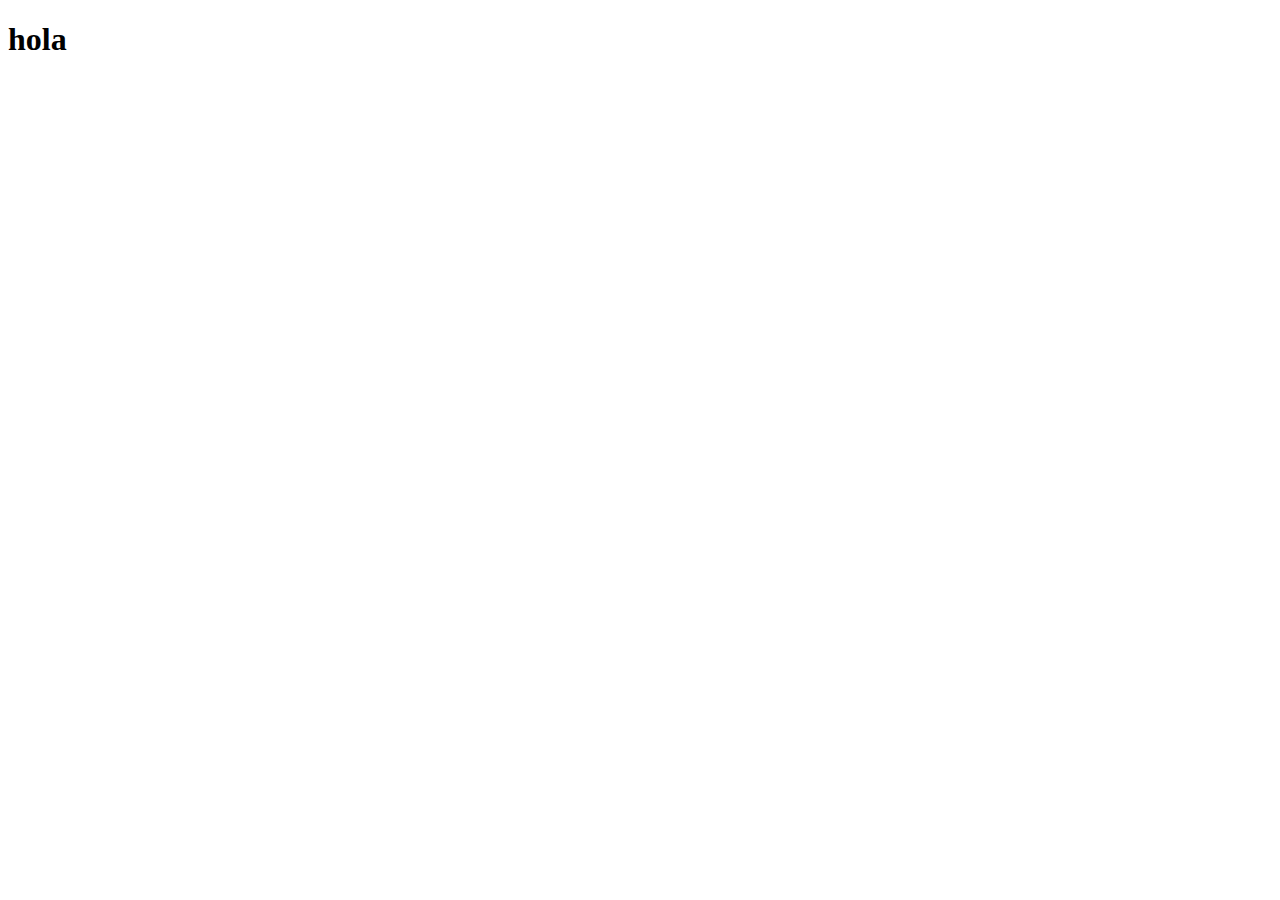
==== index.html @ 8619be08 "new" ====
<!DOCTYPE html>
<html lang="en">

<head>
    <meta charset="UTF-8">
    <meta http-equiv="X-UA-Compatible" content="IE=edge">
    <meta name="viewport" content="width=device-width, initial-scale=1.0">
    <title>Document</title>
</head>

<body>
    <h1>hola</h1>
</body>

</html>
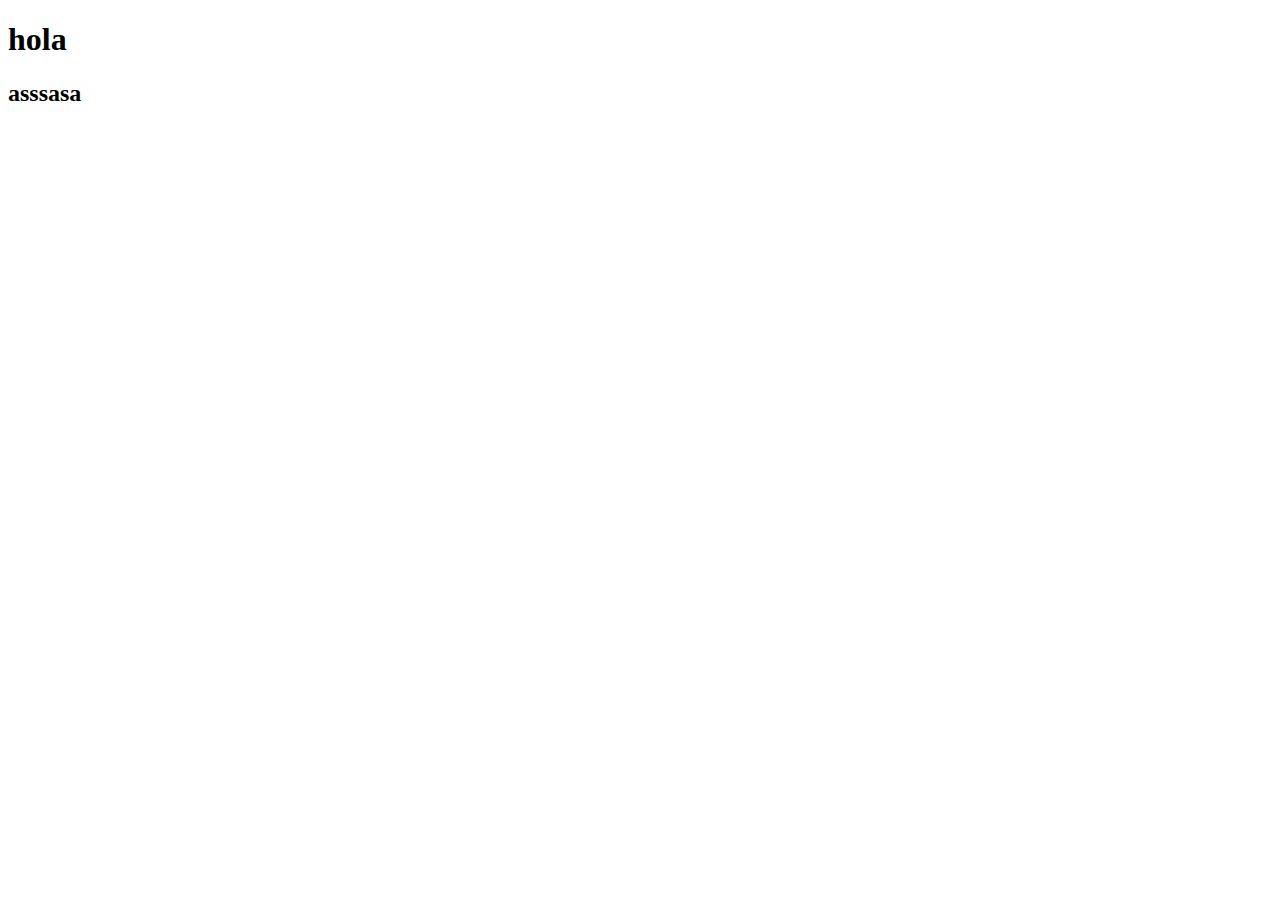
==== commit 58ff5339: "new" ====
--- a/index.html
+++ b/index.html
@@ -10,6 +10,7 @@
 
 <body>
     <h1>hola</h1>
+    <h2>asssasa</h2>
 </body>
 
 </html>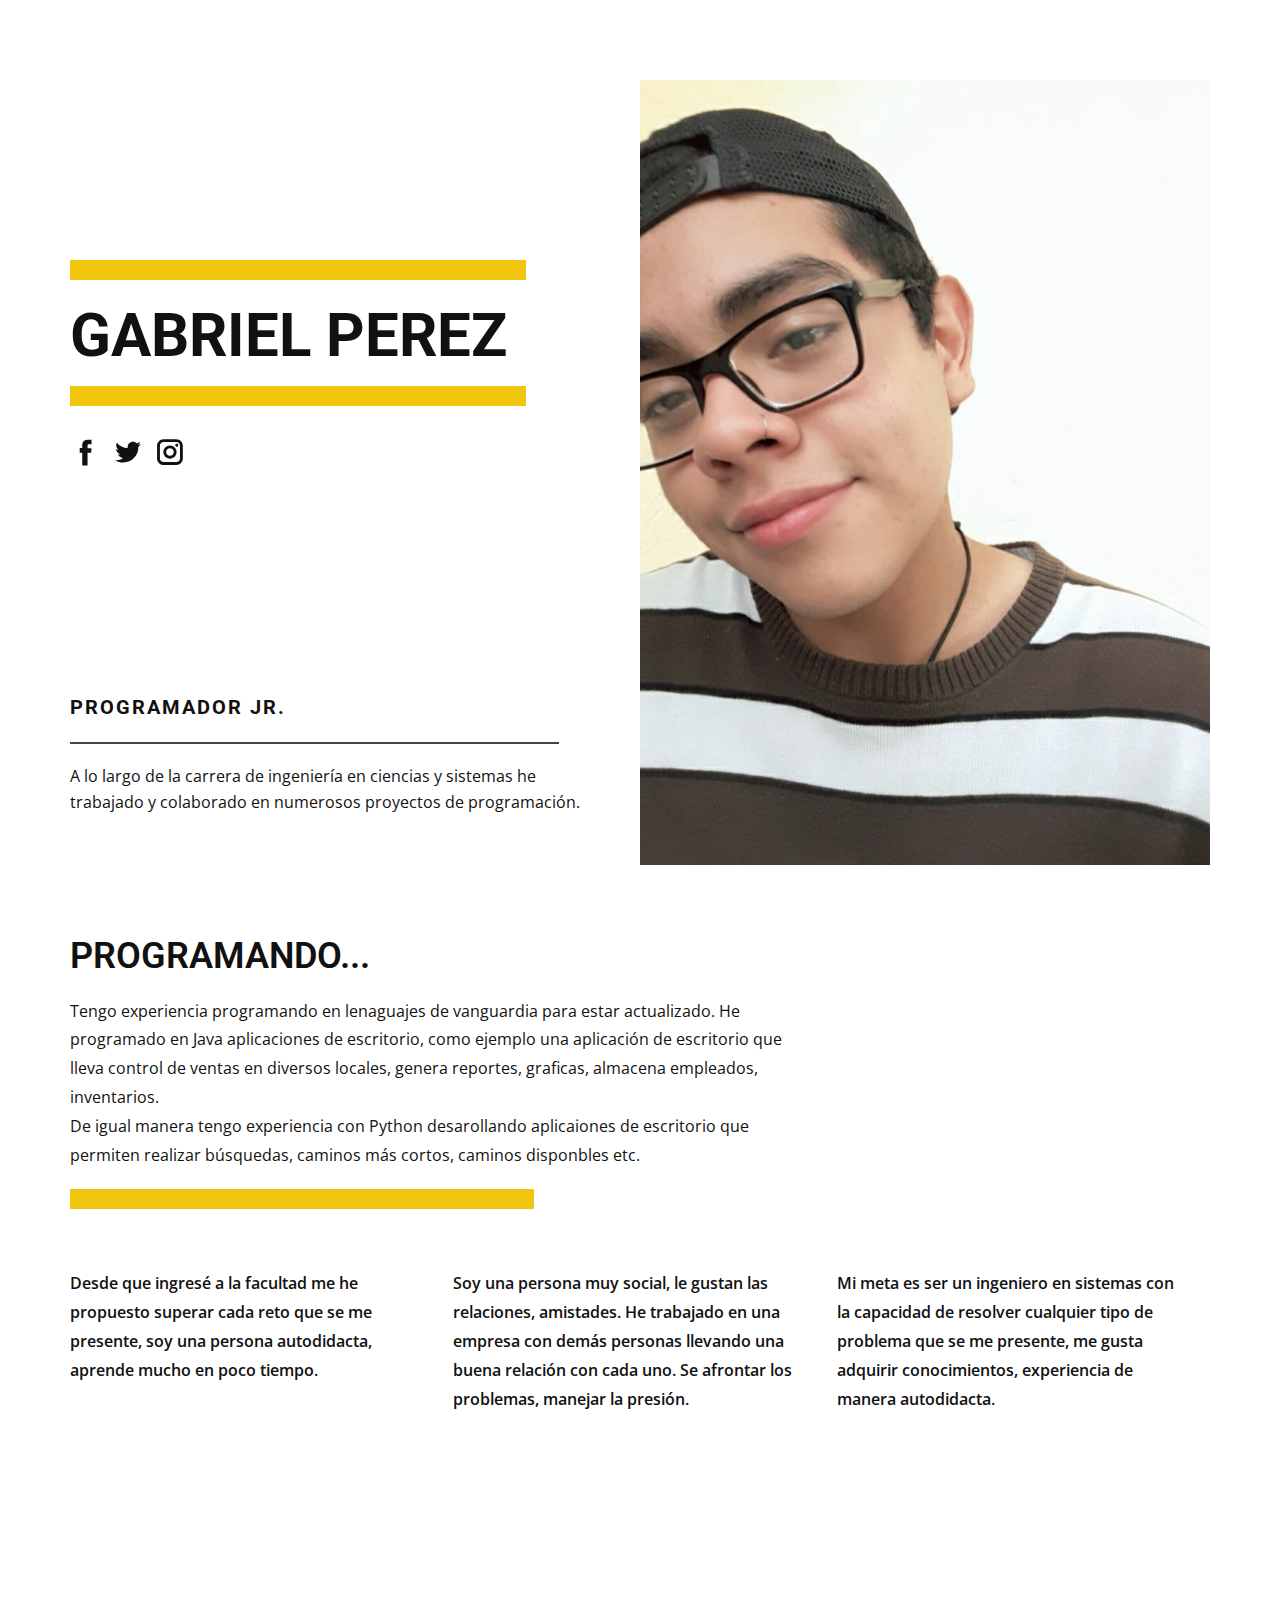
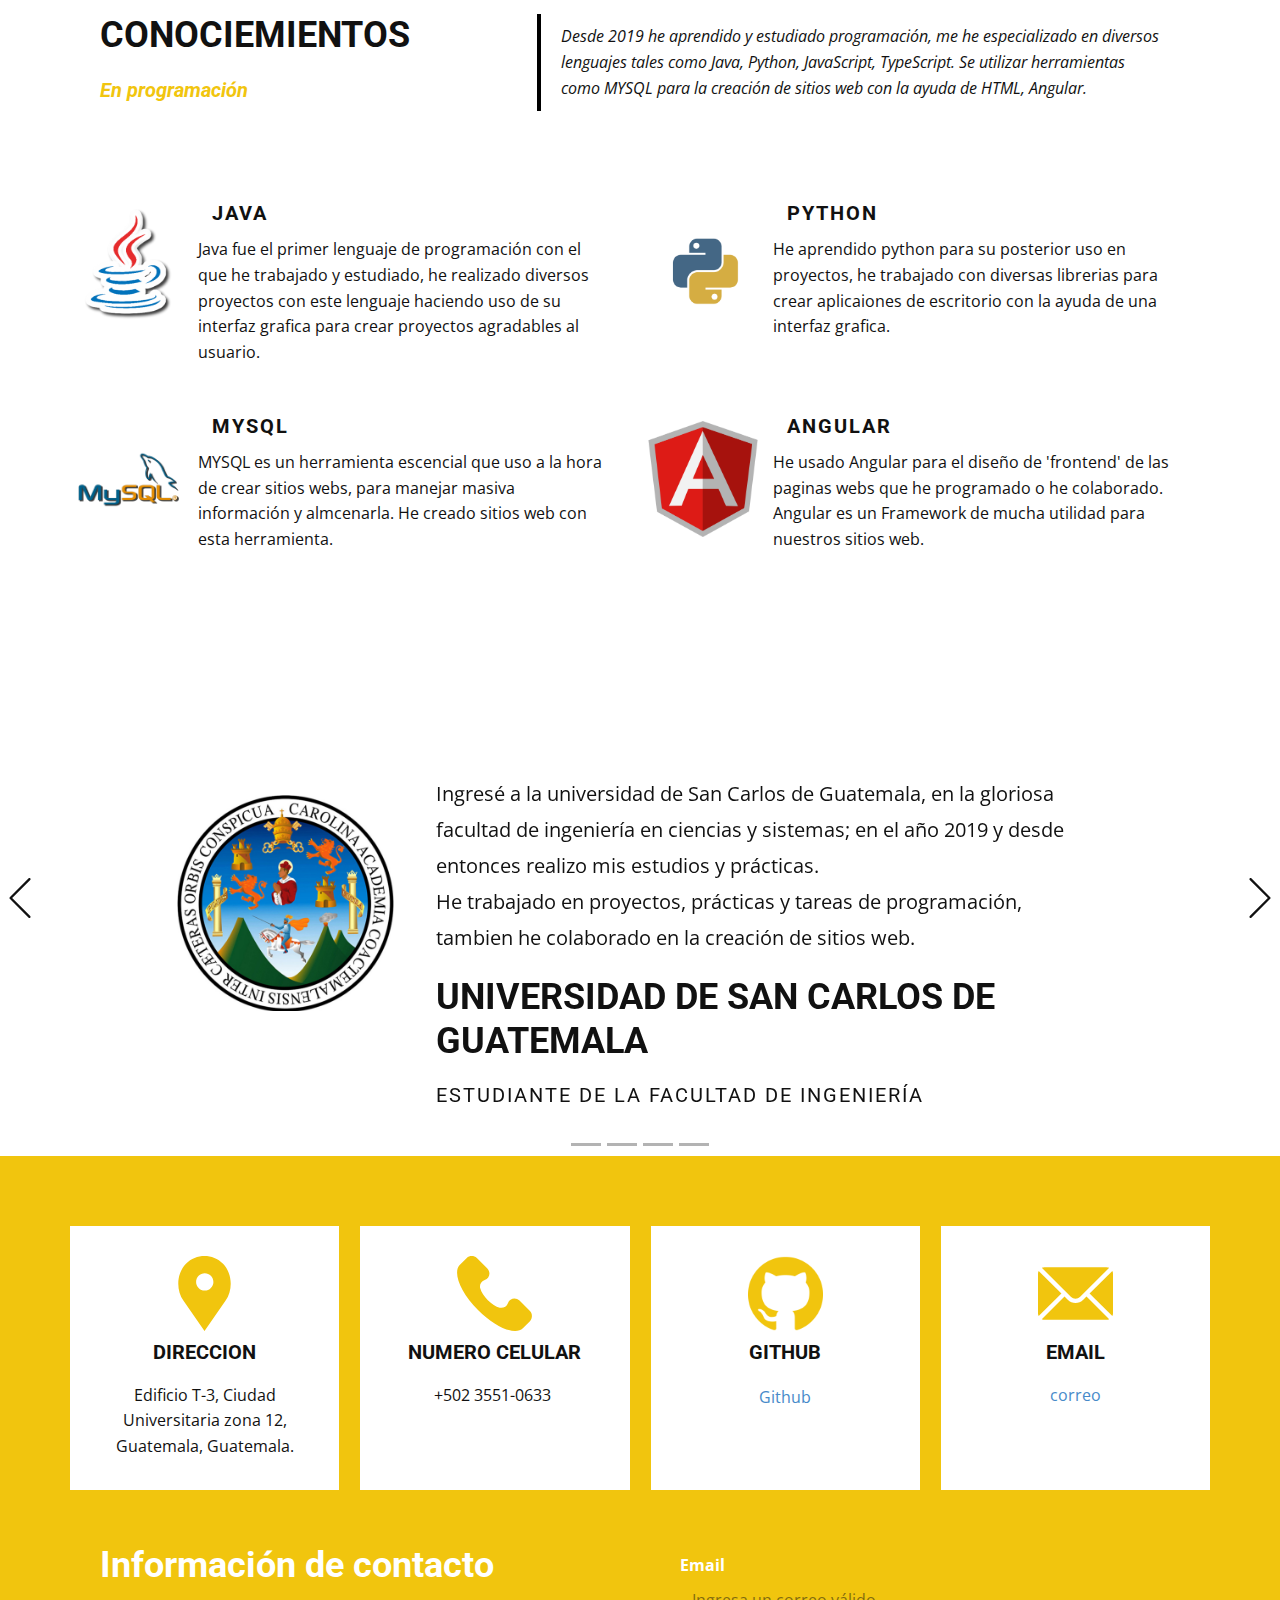
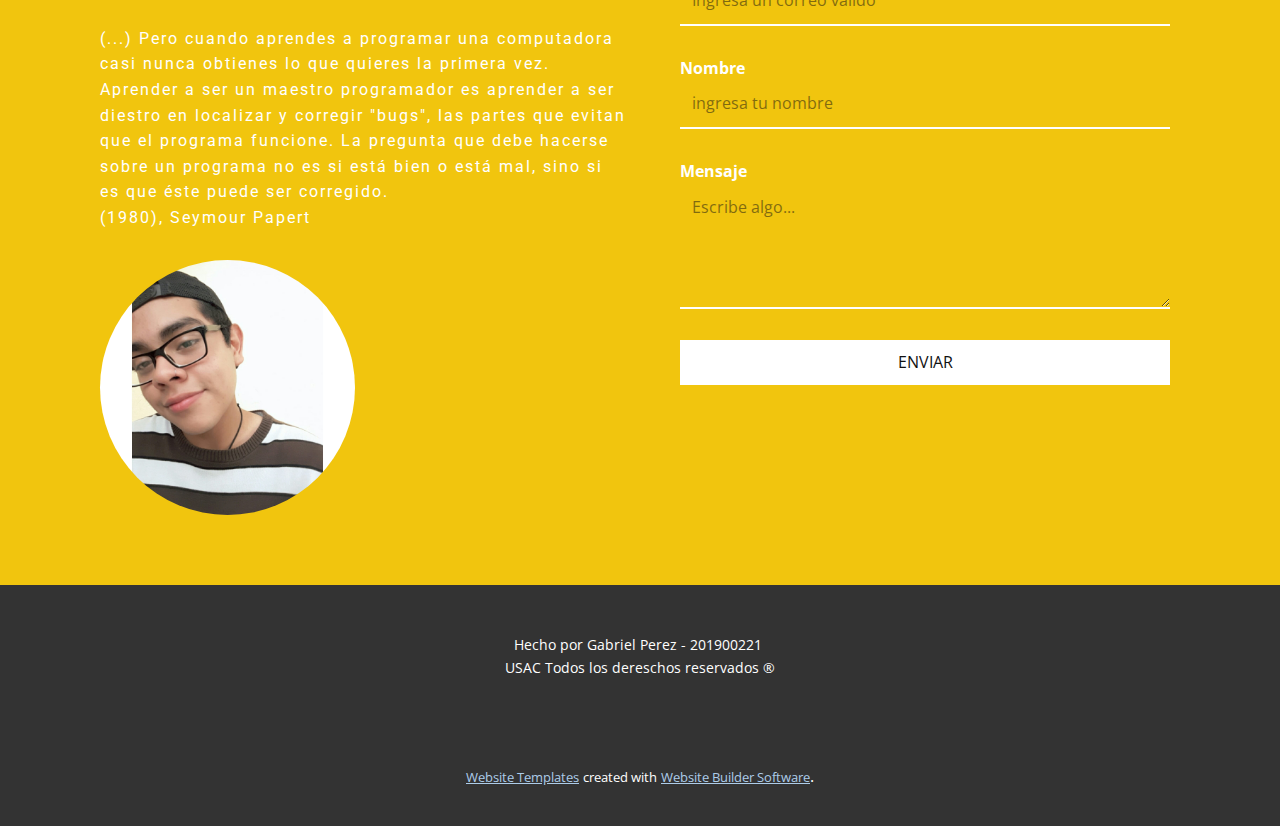
==== commit de4623a6: "new" ====
--- a/index.html
+++ b/index.html
@@ -1,16 +1,391 @@
 <!DOCTYPE html>
-<html lang="en">
+<html style="font-size: 16px;">
 
 <head>
-    <meta charset="UTF-8">
-    <meta http-equiv="X-UA-Compatible" content="IE=edge">
     <meta name="viewport" content="width=device-width, initial-scale=1.0">
-    <title>Document</title>
+    <meta charset="utf-8">
+    <meta name="keywords" content="GABRIEL PEREZ, PROGRAMANDO...">
+    <meta name="description" content="">
+    <meta name="page_type" content="np-template-header-footer-from-plugin">
+    <title>Inicio</title>
+    <link rel="stylesheet" href="nicepage.css" media="screen">
+    <link rel="stylesheet" href="Inicio.css" media="screen">
+    <script class="u-script" type="text/javascript" src="jquery.js" defer=""></script>
+    <script class="u-script" type="text/javascript" src="nicepage.js" defer=""></script>
+    <meta name="generator" content="Nicepage 4.9.5, nicepage.com">
+    <link id="u-theme-google-font" rel="stylesheet" href="https://fonts.googleapis.com/css?family=Roboto:100,100i,300,300i,400,400i,500,500i,700,700i,900,900i|Open+Sans:300,300i,400,400i,500,500i,600,600i,700,700i,800,800i">
+
+
+
+
+
+
+    <script type="application/ld+json">
+        {
+            "@context": "http://schema.org",
+            "@type": "Organization",
+            "name": ""
+        }
+    </script>
+    <meta name="theme-color" content="#478ac9">
+    <meta property="og:title" content="Inicio">
+    <meta property="og:type" content="website">
 </head>
 
-<body>
-    <h1>hola</h1>
-    <h2>asssasa</h2>
+<body data-home-page="Inicio.html" data-home-page-title="Inicio" class="u-body u-xl-mode">
+    <header class="u-clearfix u-header u-header" id="sec-c7e4">
+        <div class="u-clearfix u-sheet u-sheet-1"></div>
+    </header>
+    <section class="u-clearfix u-section-1" id="carousel_4b8d">
+        <div class="u-clearfix u-sheet u-sheet-1">
+            <div class="u-clearfix u-expanded-width u-layout-wrap u-layout-wrap-1">
+                <div class="u-gutter-0 u-layout">
+                    <div class="u-layout-row">
+                        <div class="u-size-30">
+                            <div class="u-layout-col">
+                                <div class="u-align-left u-container-style u-layout-cell u-right-cell u-size-30 u-layout-cell-1">
+                                    <div class="u-container-layout u-valign-middle u-container-layout-1">
+                                        <div class="u-border-20 u-border-palette-3-base u-line u-line-horizontal u-line-1"></div>
+                                        <h2 class="u-text u-text-1"><b>GABRIEL PEREZ</b>
+                                        </h2>
+                                        <div class="u-border-20 u-border-palette-3-base u-line u-line-horizontal u-line-2"></div>
+                                        <div class="u-social-icons u-spacing-10 u-social-icons-1">
+                                            <a class="u-social-url" target="_blank" href="https://www.facebook.com/gabriel.perezmeza.7"><span class="u-icon u-icon-circle u-social-facebook u-social-icon u-icon-1"><svg class="u-svg-link" preserveAspectRatio="xMidYMin slice" viewBox="0 0 112 112" style=""><use xmlns:xlink="http://www.w3.org/1999/xlink" xlink:href="#svg-954c"></use></svg><svg xmlns="http://www.w3.org/2000/svg" xmlns:xlink="http://www.w3.org/1999/xlink" version="1.1" xml:space="preserve" class="u-svg-content" viewBox="0 0 112 112" x="0px" y="0px" id="svg-954c"><path d="M75.5,28.8H65.4c-1.5,0-4,0.9-4,4.3v9.4h13.9l-1.5,15.8H61.4v45.1H42.8V58.3h-8.8V42.4h8.8V32.2 c0-7.4,3.4-18.8,18.8-18.8h13.8v15.4H75.5z"></path></svg></span>
+                        </a>
+                                            <a class="u-social-url" target="_blank" href="https://twitter.com/Stark_Gabito"><span class="u-icon u-icon-circle u-social-icon u-social-twitter u-icon-2"><svg class="u-svg-link" preserveAspectRatio="xMidYMin slice" viewBox="0 0 112 112" style=""><use xmlns:xlink="http://www.w3.org/1999/xlink" xlink:href="#svg-beb0"></use></svg><svg xmlns="http://www.w3.org/2000/svg" xmlns:xlink="http://www.w3.org/1999/xlink" version="1.1" xml:space="preserve" class="u-svg-content" viewBox="0 0 112 112" x="0px" y="0px" id="svg-beb0"><path d="M92.2,38.2c0,0.8,0,1.6,0,2.3c0,24.3-18.6,52.4-52.6,52.4c-10.6,0.1-20.2-2.9-28.5-8.2 c1.4,0.2,2.9,0.2,4.4,0.2c8.7,0,16.7-2.9,23-7.9c-8.1-0.2-14.9-5.5-17.3-12.8c1.1,0.2,2.4,0.2,3.4,0.2c1.6,0,3.3-0.2,4.8-0.7 c-8.4-1.6-14.9-9.2-14.9-18c0-0.2,0-0.2,0-0.2c2.5,1.4,5.4,2.2,8.4,2.3c-5-3.3-8.3-8.9-8.3-15.4c0-3.4,1-6.5,2.5-9.2 c9.1,11.1,22.7,18.5,38,19.2c-0.2-1.4-0.4-2.8-0.4-4.3c0.1-10,8.3-18.2,18.5-18.2c5.4,0,10.1,2.2,13.5,5.7c4.3-0.8,8.1-2.3,11.7-4.5 c-1.4,4.3-4.3,7.9-8.1,10.1c3.7-0.4,7.3-1.4,10.6-2.9C98.9,32.3,95.7,35.5,92.2,38.2z"></path></svg></span>
+                        </a>
+                                            <a class="u-social-url" target="_blank" href="https://www.instagram.com/gabito.20/"><span class="u-icon u-icon-circle u-social-icon u-social-instagram u-icon-3"><svg class="u-svg-link" preserveAspectRatio="xMidYMin slice" viewBox="0 0 112 112" style=""><use xmlns:xlink="http://www.w3.org/1999/xlink" xlink:href="#svg-e7b7"></use></svg><svg xmlns="http://www.w3.org/2000/svg" xmlns:xlink="http://www.w3.org/1999/xlink" version="1.1" xml:space="preserve" class="u-svg-content" viewBox="0 0 112 112" x="0px" y="0px" id="svg-e7b7"><path d="M55.9,32.9c-12.8,0-23.2,10.4-23.2,23.2s10.4,23.2,23.2,23.2s23.2-10.4,23.2-23.2S68.7,32.9,55.9,32.9z M55.9,69.4c-7.4,0-13.3-6-13.3-13.3c-0.1-7.4,6-13.3,13.3-13.3s13.3,6,13.3,13.3C69.3,63.5,63.3,69.4,55.9,69.4z"></path><path d="M79.7,26.8c-3,0-5.4,2.5-5.4,5.4s2.5,5.4,5.4,5.4c3,0,5.4-2.5,5.4-5.4S82.7,26.8,79.7,26.8z"></path><path d="M78.2,11H33.5C21,11,10.8,21.3,10.8,33.7v44.7c0,12.6,10.2,22.8,22.7,22.8h44.7c12.6,0,22.7-10.2,22.7-22.7 V33.7C100.8,21.1,90.6,11,78.2,11z M91,78.4c0,7.1-5.8,12.8-12.8,12.8H33.5c-7.1,0-12.8-5.8-12.8-12.8V33.7 c0-7.1,5.8-12.8,12.8-12.8h44.7c7.1,0,12.8,5.8,12.8,12.8V78.4z"></path></svg></span>
+                        </a>
+                                        </div>
+                                    </div>
+                                </div>
+                                <div class="u-align-left u-container-style u-layout-cell u-right-cell u-size-30 u-layout-cell-2">
+                                    <div class="u-container-layout u-container-layout-2">
+                                        <h4 class="u-text u-text-2">PROGRAMADOR JR.</h4>
+                                        <div class="u-border-2 u-border-grey-dark-1 u-line u-line-horizontal u-line-3"></div>
+                                        <p class="u-text u-text-3">A lo largo de la carrera de ingeniería en ciencias y sistemas he trabajado y colaborado en numerosos proyectos de programación.</p>
+                                    </div>
+                                </div>
+                            </div>
+                        </div>
+                        <div class="u-size-30">
+                            <div class="u-layout-row">
+                                <div class="u-container-style u-image u-layout-cell u-left-cell u-size-60 u-image-1" data-image-width="1440" data-image-height="1440">
+                                    <div class="u-container-layout u-container-layout-3"></div>
+                                </div>
+                            </div>
+                        </div>
+                    </div>
+                </div>
+            </div>
+        </div>
+    </section>
+    <section class="u-clearfix u-section-2" id="carousel_f521">
+        <div class="u-clearfix u-sheet u-sheet-1">
+            <h2 class="u-text u-text-1">PROGRAMANDO...</h2>
+            <p class="u-text u-text-2">Tengo experiencia programando en lenaguajes de vanguardia para estar actualizado. He programado en Java aplicaciones de escritorio, como ejemplo una aplicación de escritorio que lleva control de ventas en diversos locales, genera reportes,
+                graficas, almacena empleados, inventarios.<br>De igual manera tengo experiencia con Python desarollando aplicaiones de escritorio que permiten realizar búsquedas, caminos más cortos, caminos disponbles etc.
+            </p>
+            <div class="u-palette-3-base u-shape u-shape-rectangle u-shape-1"></div>
+            <div class="u-expanded-width u-list u-list-1">
+                <div class="u-repeater u-repeater-1">
+                    <div class="u-container-style u-list-item u-repeater-item">
+                        <div class="u-container-layout u-similar-container u-valign-top u-container-layout-1">
+                            <p class="u-text u-text-3">Desde que ingresé a la facultad me he propuesto superar cada reto que se me presente, soy una persona autodidacta, aprende mucho en poco tiempo.</p>
+                        </div>
+                    </div>
+                    <div class="u-container-style u-list-item u-repeater-item">
+                        <div class="u-container-layout u-similar-container u-valign-top u-container-layout-2">
+                            <p class="u-text u-text-4">Soy una persona muy social, le gustan las relaciones, amistades. He trabajado en una empresa con demás personas llevando una buena relación con cada uno. Se afrontar los problemas, manejar la presión.</p>
+                        </div>
+                    </div>
+                    <div class="u-container-style u-list-item u-repeater-item">
+                        <div class="u-container-layout u-similar-container u-valign-top u-container-layout-3">
+                            <p class="u-text u-text-5">Mi meta es ser un ingeniero en sistemas con la capacidad de resolver cualquier tipo de problema que se me presente, me gusta adquirir conocimientos, experiencia de manera autodidacta.</p>
+                        </div>
+                    </div>
+                </div>
+            </div>
+        </div>
+    </section>
+    <section class="u-clearfix u-section-3" id="carousel_7893">
+        <div class="u-clearfix u-sheet u-sheet-1">
+            <div class="u-clearfix u-expanded-width u-layout-wrap u-layout-wrap-1">
+                <div class="u-layout">
+                    <div class="u-layout-row">
+                        <div class="u-container-style u-layout-cell u-size-23 u-layout-cell-1">
+                            <div class="u-container-layout u-container-layout-1">
+                                <h3 class="u-text u-text-1">CONOCIEMIENTOS</h3>
+                                <h5 class="u-text u-text-palette-3-base u-text-2">En programación</h5>
+                            </div>
+                        </div>
+                        <div class="u-container-style u-layout-cell u-size-37 u-layout-cell-2">
+                            <div class="u-container-layout u-valign-top u-container-layout-2">
+                                <blockquote class="u-border-black u-text u-text-default u-text-3">Desde 2019 he aprendido y estudiado programación, me he especializado en diversos lenguajes tales como Java, Python, JavaScript, TypeScript. Se utilizar herramientas como MYSQL para la creación de sitios web con la ayuda
+                                    de HTML, Angular.&nbsp;</blockquote>
+                            </div>
+                        </div>
+                    </div>
+                </div>
+            </div>
+            <div class="u-expanded-width u-list u-list-1">
+                <div class="u-repeater u-repeater-1">
+                    <div class="u-align-left u-container-style u-list-item u-repeater-item">
+                        <div class="u-container-layout u-similar-container u-container-layout-3">
+                            <h5 class="u-text u-text-4">java</h5><span class="u-custom-item u-file-icon u-icon u-icon-1"><img src="images/java.png" alt=""></span>
+                            <p class="u-custom-item u-text u-text-5">Java fue el primer lenguaje de programación con el que he trabajado y estudiado, he realizado diversos proyectos con este lenguaje haciendo uso de su interfaz grafica para crear proyectos agradables al usuario.</p>
+                        </div>
+                    </div>
+                    <div class="u-align-left u-container-style u-list-item u-repeater-item">
+                        <div class="u-container-layout u-similar-container u-container-layout-4">
+                            <h5 class="u-text u-text-6">PYTHON</h5><span class="u-custom-item u-file-icon u-icon u-icon-2"><img src="images/python.png" alt=""></span>
+                            <p class="u-custom-item u-text u-text-7">He aprendido python para su posterior uso en proyectos, he trabajado con diversas librerias para crear aplicaiones de escritorio con la ayuda de una interfaz grafica.</p>
+                        </div>
+                    </div>
+                    <div class="u-align-left u-container-style u-list-item u-repeater-item">
+                        <div class="u-container-layout u-similar-container u-container-layout-5">
+                            <h5 class="u-text u-text-8">MYSQL</h5><span class="u-custom-item u-file-icon u-icon u-icon-3"><img src="images/mysql.png" alt=""></span>
+                            <p class="u-custom-item u-text u-text-9">MYSQL es un herramienta escencial que uso a la hora de crear sitios webs, para manejar masiva información y almcenarla. He creado sitios web con esta herramienta.</p>
+                        </div>
+                    </div>
+                    <div class="u-align-left u-container-style u-list-item u-repeater-item">
+                        <div class="u-container-layout u-similar-container u-container-layout-6">
+                            <h5 class="u-text u-text-10">ANGULAR</h5><span class="u-custom-item u-file-icon u-icon u-icon-4"><img src="images/angular.png" alt=""></span>
+                            <p class="u-custom-item u-text u-text-11">He usado Angular para el diseño de 'frontend' de las paginas webs que he programado o he colaborado. Angular es un Framework de mucha utilidad para nuestros sitios web.</p>
+                        </div>
+                    </div>
+                </div>
+            </div>
+        </div>
+    </section>
+    <section id="carousel_3c8d" class="u-carousel u-slide u-block-0721-1" data-u-ride="carousel" data-interval="5000">
+        <ol class="u-absolute-hcenter u-carousel-indicators u-block-0721-2">
+            <li data-u-target="#carousel_3c8d" data-u-slide-to="0" class="u-active u-grey-30"></li>
+            <li data-u-target="#carousel_3c8d" class="u-grey-30" data-u-slide-to="1"></li>
+            <li data-u-target="#carousel_3c8d" class="u-grey-30" data-u-slide-to="2"></li>
+            <li data-u-target="#carousel_3c8d" class="u-grey-30" data-u-slide-to="3"></li>
+        </ol>
+        <div class="u-carousel-inner" role="listbox">
+            <div class="u-active u-align-center u-carousel-item u-clearfix u-section-4-1">
+                <div class="u-clearfix u-sheet u-valign-middle-md u-valign-middle-sm u-valign-middle-xs u-sheet-1">
+                    <div class="u-clearfix u-layout-wrap u-layout-wrap-1">
+                        <div class="u-layout">
+                            <div class="u-layout-row">
+                                <div class="u-container-style u-layout-cell u-left-cell u-size-15 u-layout-cell-1">
+                                    <div class="u-container-layout u-container-layout-1">
+                                        <img class="u-image u-image-1" src="images/USAC.jpg" data-image-width="1024" data-image-height="1024">
+                                    </div>
+                                </div>
+                                <div class="u-align-center-sm u-align-center-xs u-align-left-lg u-align-left-md u-align-left-xl u-container-style u-layout-cell u-right-cell u-size-45 u-layout-cell-2">
+                                    <div class="u-container-layout u-valign-top u-container-layout-2">
+                                        <p class="u-large-text u-text u-text-variant u-text-1">Ingresé a la universidad de San Carlos de Guatemala, en la gloriosa facultad de ingeniería en ciencias y sistemas; en el año 2019 y desde entonces realizo mis estudios y prácticas.&nbsp;<br>He trabajado en proyectos,
+                                            prácticas y tareas de programación, tambien he colaborado en la creación de sitios web.<br>
+                                        </p>
+                                        <h5 class="u-text u-text-2">UNIVERSIDAD DE SAN CARLOS DE GUATEMALA</h5>
+                                        <h6 class="u-text u-text-3">ESTUDIANTE DE LA FACULTAD DE INGENIERÍA</h6>
+                                    </div>
+                                </div>
+                            </div>
+                        </div>
+                    </div>
+                </div>
+            </div>
+            <div class="u-align-center u-carousel-item u-clearfix u-section-4-2">
+                <div class="u-clearfix u-sheet u-valign-middle-md u-valign-middle-sm u-valign-middle-xs u-sheet-1">
+                    <div class="u-clearfix u-layout-wrap u-layout-wrap-1">
+                        <div class="u-layout">
+                            <div class="u-layout-row">
+                                <div class="u-container-style u-layout-cell u-left-cell u-size-16 u-layout-cell-1">
+                                    <div class="u-container-layout u-container-layout-1">
+                                        <img alt="" class="u-align-left u-image u-image-default u-image-1" src="images/INBC.png" data-image-width="147" data-image-height="162">
+                                    </div>
+                                </div>
+                                <div class="u-align-center-sm u-align-center-xs u-align-left-lg u-align-left-md u-align-left-xl u-container-style u-layout-cell u-right-cell u-size-44 u-layout-cell-2">
+                                    <div class="u-container-layout u-valign-top u-container-layout-2">
+                                        <p class="u-large-text u-text u-text-variant u-text-1">Ingresé al Insituto Nacional de Bachillerato en computación (INBC), instituto experimental donde en el año 2016, cursé la carrera de bachiller en computación con orientación en ciencias y letras, y me gradué en
+                                            el año 2017.<br>
+                                        </p>
+                                        <h5 class="u-text u-text-2">INSTITUTO NACIONAL DE BACHILLERATO EN COMPUTACION</h5>
+                                        <h6 class="u-text u-text-3">ESTUDIANTE DE BACHILLER EN COMPUTACION</h6>
+                                    </div>
+                                </div>
+                            </div>
+                        </div>
+                    </div>
+                </div>
+            </div>
+            <div class="u-align-center u-carousel-item u-clearfix u-section-4-3">
+                <div class="u-clearfix u-sheet u-valign-middle-md u-valign-middle-sm u-valign-middle-xs u-sheet-1">
+                    <div class="u-clearfix u-layout-wrap u-layout-wrap-1">
+                        <div class="u-layout">
+                            <div class="u-layout-row">
+                                <div class="u-container-style u-layout-cell u-left-cell u-size-16 u-layout-cell-1">
+                                    <div class="u-container-layout u-container-layout-1">
+                                        <img alt="" class="u-align-left u-image u-image-default u-image-1" src="images/SANANTONIO.png" data-image-width="296" data-image-height="358">
+                                    </div>
+                                </div>
+                                <div class="u-align-center-sm u-align-center-xs u-align-left-lg u-align-left-md u-align-left-xl u-container-style u-layout-cell u-right-cell u-size-44 u-layout-cell-2">
+                                    <div class="u-container-layout u-valign-top u-container-layout-2">
+                                        <p class="u-large-text u-text u-text-variant u-text-1">Cursé el ciclo básico en el Liceo San Antonio, liceo católico dónde obtuve diversos reconocimientos por mi trabajo en el área de matemáticas. Cursé desde primero básico hasta tercero báscico.</p>
+                                        <h5 class="u-text u-text-2">LICEO SAN ANTONIO</h5>
+                                        <h6 class="u-text u-text-3">ESTUDIANTE DEL CICLO BASICO</h6>
+                                    </div>
+                                </div>
+                            </div>
+                        </div>
+                    </div>
+                </div>
+            </div>
+            <div class="u-align-center u-carousel-item u-clearfix u-section-4-4">
+                <div class="u-clearfix u-sheet u-valign-middle-md u-valign-middle-sm u-valign-middle-xs u-sheet-1">
+                    <div class="u-clearfix u-layout-wrap u-layout-wrap-1">
+                        <div class="u-layout">
+                            <div class="u-layout-row">
+                                <div class="u-container-style u-layout-cell u-left-cell u-size-16 u-layout-cell-1">
+                                    <div class="u-container-layout u-valign-middle u-container-layout-1">
+                                        <img alt="" class="u-align-left u-image u-image-default u-image-1" src="images/BETANZOS.jpg" data-image-width="474" data-image-height="300">
+                                    </div>
+                                </div>
+                                <div class="u-align-center-sm u-align-center-xs u-align-left-lg u-align-left-md u-align-left-xl u-container-style u-layout-cell u-right-cell u-size-44 u-layout-cell-2">
+                                    <div class="u-container-layout u-valign-top u-container-layout-2">
+                                        <p class="u-large-text u-text u-text-variant u-text-1">"Aenean pulvinar dui ornare, feugiat lorem non, ultrices justo. Mauris efficitur, mauris in auctor euismod, quam elit ultrices urna, eget eleifend arcu risus id metus. Maecenas ex enim, mattis eu velit vitae, blandit
+                                            mattis sapien. Sed aliquam leo et semper vestibulum."</p>
+                                        <h5 class="u-text u-text-2">COLEGIO MIXTO PADRE BETANZOS</h5>
+                                        <h6 class="u-text u-text-3">ESTUDIANTE DE PRIMARIA - PREPRIMARIA</h6>
+                                    </div>
+                                </div>
+                            </div>
+                        </div>
+                    </div>
+                </div>
+            </div>
+        </div>
+        <a class="u-absolute-vcenter u-carousel-control u-carousel-control-prev u-text-body-color u-block-0721-5" href="#carousel_3c8d" role="button" data-u-slide="prev">
+            <span aria-hidden="true">
+          <svg viewBox="0 0 477.175 477.175"><path d="M145.188,238.575l215.5-215.5c5.3-5.3,5.3-13.8,0-19.1s-13.8-5.3-19.1,0l-225.1,225.1c-5.3,5.3-5.3,13.8,0,19.1l225.1,225
+                    c2.6,2.6,6.1,4,9.5,4s6.9-1.3,9.5-4c5.3-5.3,5.3-13.8,0-19.1L145.188,238.575z"></path></svg>
+        </span>
+            <span class="sr-only">Previous</span>
+        </a>
+        <a class="u-absolute-vcenter u-carousel-control u-carousel-control-next u-text-body-color u-block-0721-4" href="#carousel_3c8d" role="button" data-u-slide="next">
+            <span aria-hidden="true">
+          <svg viewBox="0 0 477.175 477.175"><path d="M360.731,229.075l-225.1-225.1c-5.3-5.3-13.8-5.3-19.1,0s-5.3,13.8,0,19.1l215.5,215.5l-215.5,215.5
+                    c-5.3,5.3-5.3,13.8,0,19.1c2.6,2.6,6.1,4,9.5,4c3.4,0,6.9-1.3,9.5-4l225.1-225.1C365.931,242.875,365.931,234.275,360.731,229.075z"></path></svg>
+        </span>
+            <span class="sr-only">Next</span>
+        </a>
+    </section>
+    <section class="u-clearfix u-palette-3-base u-section-5" id="carousel_234f">
+        <div class="u-clearfix u-sheet u-valign-middle-md u-valign-middle-sm u-valign-middle-xs u-sheet-1">
+            <div class="u-expanded-width u-list u-list-1">
+                <div class="u-repeater u-repeater-1">
+                    <div class="u-align-center u-container-style u-list-item u-repeater-item u-white u-list-item-1">
+                        <div class="u-container-layout u-similar-container u-valign-top u-container-layout-1"><span class="u-icon u-text-palette-3-base u-icon-1"><svg class="u-svg-link" preserveAspectRatio="xMidYMin slice" viewBox="0 0 52 52" style=""><use xmlns:xlink="http://www.w3.org/1999/xlink" xlink:href="#svg-077e"></use></svg><svg class="u-svg-content" viewBox="0 0 52 52" x="0px" y="0px" id="svg-077e" style="enable-background:new 0 0 52 52;"><path style="fill:currentColor;" d="M38.853,5.324L38.853,5.324c-7.098-7.098-18.607-7.098-25.706,0h0
+	C6.751,11.72,6.031,23.763,11.459,31L26,52l14.541-21C45.969,23.763,45.249,11.72,38.853,5.324z M26.177,24c-3.314,0-6-2.686-6-6
+	s2.686-6,6-6s6,2.686,6,6S29.491,24,26.177,24z"></path></svg></span>
+                            <h5 class="u-text u-text-1">DIRECCION</h5>
+                            <p class="u-text u-text-2">Edificio T-3, Ciudad Universitaria zona 12, Guatemala, Guatemala.</p>
+                        </div>
+                    </div>
+                    <div class="u-align-center u-container-style u-list-item u-repeater-item u-white u-list-item-2">
+                        <div class="u-container-layout u-similar-container u-valign-top u-container-layout-2"><span class="u-icon u-text-palette-3-base u-icon-2"><svg class="u-svg-link" preserveAspectRatio="xMidYMin slice" viewBox="0 0 513.64 513.64" style=""><use xmlns:xlink="http://www.w3.org/1999/xlink" xlink:href="#svg-9786"></use></svg><svg class="u-svg-content" viewBox="0 0 513.64 513.64" x="0px" y="0px" id="svg-9786" style="enable-background:new 0 0 513.64 513.64;"><g><g><path d="M499.66,376.96l-71.68-71.68c-25.6-25.6-69.12-15.359-79.36,17.92c-7.68,23.041-33.28,35.841-56.32,30.72    c-51.2-12.8-120.32-79.36-133.12-133.12c-7.68-23.041,7.68-48.641,30.72-56.32c33.28-10.24,43.52-53.76,17.92-79.36l-71.68-71.68    c-20.48-17.92-51.2-17.92-69.12,0l-48.64,48.64c-48.64,51.2,5.12,186.88,125.44,307.2c120.32,120.32,256,176.641,307.2,125.44    l48.64-48.64C517.581,425.6,517.581,394.88,499.66,376.96z"></path>
+</g>
+</g></svg></span>
+                            <h5 class="u-text u-text-3">numero celular</h5>
+                            <p class="u-text u-text-4">+502 3551-0633&nbsp;<br>
+                                <br>
+                            </p>
+                        </div>
+                    </div>
+                    <div class="u-align-center u-container-style u-list-item u-repeater-item u-white u-list-item-3">
+                        <div class="u-container-layout u-similar-container u-valign-top u-container-layout-3"><span class="u-file-icon u-icon u-icon-3"><img src="images/GitHub_logo.pngz.png" alt=""></span>
+                            <h5 class="u-text u-text-5">github</h5>
+                            <p class="u-text u-text-6">
+                                <a class="u-active-none u-border-2 u-border-hover-palette-3-base u-border-white u-btn u-button-style u-hover-none u-none u-text-palette-1-base u-btn-1" href="https://github.com/Gabriel-Stark20">Github</a>
+                            </p>
+                        </div>
+                    </div>
+                    <div class="u-align-center u-container-style u-list-item u-repeater-item u-white u-list-item-4">
+                        <div class="u-container-layout u-similar-container u-valign-top u-container-layout-4"><span class="u-icon u-text-palette-3-base u-icon-4"><svg class="u-svg-link" preserveAspectRatio="xMidYMin slice" viewBox="0 0 512 512" style=""><use xmlns:xlink="http://www.w3.org/1999/xlink" xlink:href="#svg-9f82"></use></svg><svg class="u-svg-content" viewBox="0 0 512 512" x="0px" y="0px" id="svg-9f82" style="enable-background:new 0 0 512 512;"><g><g><path d="M507.49,101.721L352.211,256L507.49,410.279c2.807-5.867,4.51-12.353,4.51-19.279V121    C512,114.073,510.297,107.588,507.49,101.721z"></path>
+</g>
+</g><g><g><path d="M467,76H45c-6.927,0-13.412,1.703-19.279,4.51l198.463,197.463c17.548,17.548,46.084,17.548,63.632,0L486.279,80.51    C480.412,77.703,473.927,76,467,76z"></path>
+</g>
+</g><g><g><path d="M4.51,101.721C1.703,107.588,0,114.073,0,121v270c0,6.927,1.703,13.413,4.51,19.279L159.789,256L4.51,101.721z"></path>
+</g>
+</g><g><g><path d="M331,277.211l-21.973,21.973c-29.239,29.239-76.816,29.239-106.055,0L181,277.211L25.721,431.49    C31.588,434.297,38.073,436,45,436h422c6.927,0,13.412-1.703,19.279-4.51L331,277.211z"></path>
+</g>
+</g></svg></span>
+                            <h5 class="u-text u-text-7">Email</h5>
+                            <p class="u-text u-text-8">
+                                <a href="mailto:3032390340108@ingenieria.usac.edu.gt" class="u-border-1 u-border-hover-palette-3-base u-border-white u-btn u-button-style u-none u-text-palette-1-base u-btn-2">correo</a>
+                            </p>
+                        </div>
+                    </div>
+                </div>
+            </div>
+            <div class="u-clearfix u-expanded-width u-layout-wrap u-layout-wrap-1">
+                <div class="u-layout">
+                    <div class="u-layout-row">
+                        <div class="u-container-style u-layout-cell u-left-cell u-size-30 u-layout-cell-1">
+                            <div class="u-container-layout u-container-layout-5">
+                                <h3 class="u-text u-text-body-alt-color u-text-9">Información de contacto</h3>
+                                <p class="u-custom-font u-heading-font u-text u-text-body-alt-color u-text-10">(...)&nbsp;Pero cuando aprendes a programar una computadora casi nunca obtienes lo que quieres la primera vez. Aprender a ser un maestro programador es aprender a ser diestro en localizar y corregir "bugs", las partes que
+                                    evitan que el programa funcione. La pregunta que debe hacerse sobre un programa no es si está bien o está mal, sino si es que éste puede ser corregido.<br>(1980),&nbsp;Seymour Papert<br>
+                                </p>
+                                <div alt="" class="u-image u-image-circle u-image-1" data-image-width="1440" data-image-height="1440"></div>
+                            </div>
+                        </div>
+                        <div class="u-container-style u-layout-cell u-right-cell u-size-30 u-layout-cell-2">
+                            <div class="u-container-layout u-valign-top u-container-layout-6">
+                                <div class="u-form u-form-1">
+                                    <form action="#" method="POST" class="u-clearfix u-form-spacing-30 u-form-vertical u-inner-form" style="padding: 10px" source="email" name="form">
+                                        <div class="u-form-email u-form-group u-form-partition-factor-2 u-form-group-1">
+                                            <label for="email-319a" class="u-label u-text-body-alt-color u-label-1">Email</label>
+                                            <input type="email" placeholder="Ingresa un correo válido" id="email-319a" name="Ingresa tu nombre" class="u-border-2 u-border-no-left u-border-no-right u-border-no-top u-border-white u-input u-input-rectangle" required="">
+                                        </div>
+                                        <div class="u-form-group u-form-name u-form-group-2">
+                                            <label for="name-319a" class="u-label u-text-body-alt-color u-label-2">Nombre</label>
+                                            <input type="text" placeholder="ingresa tu nombre" id="name-319a" name="nombre" class="u-border-2 u-border-no-left u-border-no-right u-border-no-top u-border-white u-input u-input-rectangle" required="">
+                                        </div>
+                                        <div class="u-form-group u-form-message u-form-group-3">
+                                            <label for="message-319a" class="u-label u-text-body-alt-color u-label-3">Mensaje</label>
+                                            <textarea placeholder="Escribe algo..." rows="4" cols="50" id="message-319a" name="mensaje" class="u-border-2 u-border-no-left u-border-no-right u-border-no-top u-border-white u-input u-input-rectangle" required=""></textarea>
+                                        </div>
+                                        <div class="u-align-left u-form-group u-form-submit u-form-group-4">
+                                            <a href="#" class="u-btn u-btn-submit u-button-style u-white u-btn-3">enviar</a>
+                                            <input type="submit" value="submit" class="u-form-control-hidden">
+                                        </div>
+                                        <div class="u-form-send-message u-form-send-success"> Thank you! Your message has been sent. </div>
+                                        <div class="u-form-send-error u-form-send-message"> Unable to send your message. Please fix errors then try again. </div>
+                                        <input type="hidden" value="" name="recaptchaResponse">
+                                    </form>
+                                </div>
+                            </div>
+                        </div>
+                    </div>
+                </div>
+            </div>
+        </div>
+    </section>
+
+
+    <footer class="u-align-center u-clearfix u-footer u-grey-80 u-footer" id="sec-46b3">
+        <div class="u-clearfix u-sheet u-sheet-1">
+            <p class="u-small-text u-text u-text-variant u-text-1">Hecho por Gabriel Perez - 201900221&nbsp;<br>USAC Todos los dereschos reservados ®
+            </p>
+        </div>
+    </footer>
+    <section class="u-backlink u-clearfix u-grey-80">
+        <a class="u-link" href="https://nicepage.com/website-templates" target="_blank">
+            <span>Website Templates</span>
+        </a>
+        <p class="u-text">
+            <span>created with</span>
+        </p>
+        <a class="u-link" href="" target="_blank">
+            <span>Website Builder Software</span>
+        </a>.
+    </section>
 </body>
 
 </html>--- a/nicepage.css
+++ b/nicepage.css
@@ -0,0 +1,36677 @@
+/*begin-commonstyles library*//*!
+ * froala_editor v4.0.6 (https://www.froala.com/wysiwyg-editor)
+ * License https://froala.com/wysiwyg-editor/terms/
+ * Copyright 2014-2021 Froala Labs
+ */
+
+.fr-clearfix::after {
+  clear: both;
+  display: block;
+  content: "";
+  height: 0; }
+
+.fr-hide-by-clipping {
+  position: absolute;
+  width: 1px;
+  height: 1px;
+  padding: 0;
+  margin: -1px;
+  overflow: hidden;
+  clip: rect(0, 0, 0, 0);
+  border: 0; }
+
+.fr-view img.fr-rounded, .fr-view .fr-img-caption.fr-rounded img {
+  border-radius: 10px;
+  -moz-border-radius: 10px;
+  -webkit-border-radius: 10px;
+  -moz-background-clip: padding;
+  -webkit-background-clip: padding-box;
+  background-clip: padding-box; }
+
+.fr-view img.fr-shadow, .fr-view .fr-img-caption.fr-shadow img {
+  -webkit-box-shadow: 10px 10px 5px 0px #cccccc;
+  -moz-box-shadow: 10px 10px 5px 0px #cccccc;
+  box-shadow: 10px 10px 5px 0px #cccccc; }
+
+.fr-view img.fr-bordered, .fr-view .fr-img-caption.fr-bordered img {
+  border: solid 5px #CCC; }
+
+.fr-view img.fr-bordered {
+  -webkit-box-sizing: content-box;
+  -moz-box-sizing: content-box;
+  box-sizing: content-box; }
+
+.fr-view .fr-img-caption.fr-bordered img {
+  -webkit-box-sizing: border-box;
+  -moz-box-sizing: border-box;
+  box-sizing: border-box; }
+
+.fr-view {
+  word-wrap: break-word; }
+  .fr-view span[style~="color:"] a {
+    color: inherit; }
+  .fr-view strong {
+    font-weight: 700; }
+  .fr-view table[border='0'] td:not([class]), .fr-view table[border='0'] th:not([class]), .fr-view table[border='0'] td[class=""], .fr-view table[border='0'] th[class=""] {
+    border-width: 0px; }
+  .fr-view table {
+    border: none;
+    border-collapse: collapse;
+    empty-cells: show;
+    max-width: 100%; }
+    .fr-view table td {
+      min-width: 5px; }
+    .fr-view table.fr-dashed-borders td, .fr-view table.fr-dashed-borders th {
+      border-style: dashed; }
+    .fr-view table.fr-alternate-rows tbody tr:nth-child(2n) {
+      background: whitesmoke; }
+    .fr-view table td, .fr-view table th {
+      border: 1px solid #DDD; }
+      .fr-view table td:empty, .fr-view table th:empty {
+        height: 20px; }
+      .fr-view table td.fr-highlighted, .fr-view table th.fr-highlighted {
+        border: 1px double red; }
+      .fr-view table td.fr-thick, .fr-view table th.fr-thick {
+        border-width: 2px; }
+    .fr-view table th {
+      background: #ececec; }
+  .fr-view hr {
+    clear: both;
+    user-select: none;
+    -o-user-select: none;
+    -moz-user-select: none;
+    -khtml-user-select: none;
+    -webkit-user-select: none;
+    -ms-user-select: none;
+    break-after: always;
+    page-break-after: always; }
+  .fr-view .fr-file {
+    position: relative; }
+    .fr-view .fr-file::after {
+      position: relative;
+      content: "\1F4CE";
+      font-weight: normal; }
+  .fr-view pre {
+    white-space: pre-wrap;
+    word-wrap: break-word;
+    overflow: visible; }
+/*  .fr-view[dir="rtl"] blockquote {
+    border-left: none;
+    border-right: solid 2px #5E35B1;
+    margin-right: 0;
+    padding-right: 5px;
+    padding-left: 0; }
+    .fr-view[dir="rtl"] blockquote blockquote {
+      border-color: #00BCD4; }
+      .fr-view[dir="rtl"] blockquote blockquote blockquote {
+        border-color: #43A047; }
+  .fr-view blockquote {
+    border-left: solid 2px #5E35B1;
+    margin-left: 0;
+    padding-left: 5px;
+    color: #5E35B1; }
+    .fr-view blockquote blockquote {
+      border-color: #00BCD4;
+      color: #00BCD4; }
+      .fr-view blockquote blockquote blockquote {
+        border-color: #43A047;
+        color: #43A047; } */
+  .fr-view span.fr-emoticon {
+    font-weight: normal;
+    font-family: "Apple Color Emoji","Segoe UI Emoji","NotoColorEmoji","Segoe UI Symbol","Android Emoji","EmojiSymbols";
+    display: inline;
+    line-height: 0; }
+    .fr-view span.fr-emoticon.fr-emoticon-img {
+      background-repeat: no-repeat !important;
+      font-size: inherit;
+      height: 1em;
+      width: 1em;
+      min-height: 20px;
+      min-width: 20px;
+      display: inline-block;
+      margin: -.1em .1em .1em;
+      line-height: 1;
+      vertical-align: middle; }
+  .fr-view .fr-text-gray {
+    color: #AAA !important; }
+  .fr-view .fr-text-bordered {
+    border-top: solid 1px #222;
+    border-bottom: solid 1px #222;
+    padding: 10px 0; }
+  .fr-view .fr-text-spaced {
+    letter-spacing: 1px; }
+  .fr-view .fr-text-uppercase {
+    text-transform: uppercase; }
+  .fr-view .fr-class-highlighted {
+    background-color: #ffff00; }
+  .fr-view .fr-class-code {
+    border-color: #cccccc;
+    border-radius: 2px;
+    -moz-border-radius: 2px;
+    -webkit-border-radius: 2px;
+    -moz-background-clip: padding;
+    -webkit-background-clip: padding-box;
+    background-clip: padding-box;
+    background: #f5f5f5;
+    padding: 10px;
+    font-family: "Courier New", Courier, monospace; }
+  .fr-view .fr-class-transparency {
+    opacity: 0.5; }
+  .fr-view img {
+    position: relative;
+    max-width: 100%; }
+    .fr-view img.fr-dib {
+      margin: 10px auto;
+      display: block;
+      float: none;
+      vertical-align: top; }
+      .fr-view img.fr-dib.fr-fil {
+        margin-left: 0;
+        text-align: left; }
+      .fr-view img.fr-dib.fr-fir {
+        margin-right: 0;
+        text-align: right; }
+    .fr-view img.fr-dii {
+      display: inline-block;
+      float: none;
+      vertical-align: bottom;
+      margin-left: 5px;
+      margin-right: 5px;
+      max-width: calc(100% - (2 * 5px)); }
+      .fr-view img.fr-dii.fr-fil {
+        float: left;
+        margin: 10px 15px 10px 0;
+        max-width: calc(100% - 5px); }
+      .fr-view img.fr-dii.fr-fir {
+        float: right;
+        margin: 10px 0 10px 15px;
+        max-width: calc(100% - 5px); }
+  .fr-view span.fr-img-caption {
+    position: relative;
+    max-width: 100%; }
+    .fr-view span.fr-img-caption.fr-dib {
+      margin: 5px auto;
+      display: block;
+      float: none;
+      vertical-align: top; }
+      .fr-view span.fr-img-caption.fr-dib.fr-fil {
+        margin-left: 0;
+        text-align: left; }
+      .fr-view span.fr-img-caption.fr-dib.fr-fir {
+        margin-right: 0;
+        text-align: right; }
+    .fr-view span.fr-img-caption.fr-dii {
+      display: inline-block;
+      float: none;
+      vertical-align: bottom;
+      margin-left: 5px;
+      margin-right: 5px;
+      max-width: calc(100% - (2 * 5px)); }
+      .fr-view span.fr-img-caption.fr-dii.fr-fil {
+        float: left;
+        margin: 5px 5px 5px 0;
+        max-width: calc(100% - 5px); }
+      .fr-view span.fr-img-caption.fr-dii.fr-fir {
+        float: right;
+        margin: 5px 0 5px 5px;
+        max-width: calc(100% - 5px); }
+  .fr-view .fr-video {
+    text-align: center;
+    position: relative; }
+    .fr-view .fr-video.fr-rv {
+      padding-bottom: 56.25%;
+      padding-top: 30px;
+      height: 0;
+      overflow: hidden; }
+      .fr-view .fr-video.fr-rv > iframe, .fr-view .fr-video.fr-rv object, .fr-view .fr-video.fr-rv embed {
+        position: absolute !important;
+        top: 0;
+        left: 0;
+        width: 100%;
+        height: 100%; }
+    .fr-view .fr-video > * {
+      -webkit-box-sizing: content-box;
+      -moz-box-sizing: content-box;
+      box-sizing: content-box;
+      max-width: 100%;
+      border: none; }
+    .fr-view .fr-video.fr-dvb {
+      display: block;
+      clear: both; }
+      .fr-view .fr-video.fr-dvb.fr-fvl {
+        text-align: left; }
+      .fr-view .fr-video.fr-dvb.fr-fvr {
+        text-align: right; }
+    .fr-view .fr-video.fr-dvi {
+      display: inline-block; }
+      .fr-view .fr-video.fr-dvi.fr-fvl {
+        float: left; }
+      .fr-view .fr-video.fr-dvi.fr-fvr {
+        float: right; }
+  .fr-view a.fr-strong {
+    font-weight: 700; }
+  .fr-view a.fr-green {
+    color: green; }
+  .fr-view .fr-img-caption {
+    text-align: center; }
+    .fr-view .fr-img-caption .fr-img-wrap {
+      padding: 0;
+      margin: auto;
+      text-align: center;
+      width: 100%; }
+      .fr-view .fr-img-caption .fr-img-wrap a {
+        display: block; }
+      .fr-view .fr-img-caption .fr-img-wrap img {
+        display: block;
+        margin: auto;
+        width: 100%; }
+      .fr-view .fr-img-caption .fr-img-wrap > span {
+        margin: auto;
+        display: block;
+        padding: 5px 5px 10px;
+        font-size: 14px;
+        font-weight: initial;
+        -webkit-box-sizing: border-box;
+        -moz-box-sizing: border-box;
+        box-sizing: border-box;
+        -webkit-opacity: 0.9;
+        -moz-opacity: 0.9;
+        opacity: 0.9;
+        -ms-filter: "progid:DXImageTransform.Microsoft.Alpha(Opacity=0)";
+        width: 100%;
+        text-align: center; }
+  .fr-view button.fr-rounded, .fr-view input.fr-rounded, .fr-view textarea.fr-rounded {
+    border-radius: 10px;
+    -moz-border-radius: 10px;
+    -webkit-border-radius: 10px;
+    -moz-background-clip: padding;
+    -webkit-background-clip: padding-box;
+    background-clip: padding-box; }
+  .fr-view button.fr-large, .fr-view input.fr-large, .fr-view textarea.fr-large {
+    font-size: 24px; }
+
+/**
+ * Image style.
+ */
+a.fr-view.fr-strong {
+  font-weight: 700; }
+a.fr-view.fr-green {
+  color: green; }
+
+/**
+ * Link style.
+ */
+img.fr-view {
+  position: relative;
+  max-width: 100%; }
+  img.fr-view.fr-dib {
+    margin: 5px auto;
+    display: block;
+    float: none;
+    vertical-align: top; }
+    img.fr-view.fr-dib.fr-fil {
+      margin-left: 0;
+      text-align: left; }
+    img.fr-view.fr-dib.fr-fir {
+      margin-right: 0;
+      text-align: right; }
+  img.fr-view.fr-dii {
+    display: inline-block;
+    float: none;
+    vertical-align: bottom;
+    margin-left: 5px;
+    margin-right: 5px;
+    max-width: calc(100% - (2 * 5px)); }
+    img.fr-view.fr-dii.fr-fil {
+      float: left;
+      margin: 5px 5px 5px 0;
+      max-width: calc(100% - 5px); }
+    img.fr-view.fr-dii.fr-fir {
+      float: right;
+      margin: 5px 0 5px 5px;
+      max-width: calc(100% - 5px); }
+
+span.fr-img-caption.fr-view {
+  position: relative;
+  max-width: 100%; }
+  span.fr-img-caption.fr-view.fr-dib {
+    margin: 5px auto;
+    display: block;
+    float: none;
+    vertical-align: top; }
+    span.fr-img-caption.fr-view.fr-dib.fr-fil {
+      margin-left: 0;
+      text-align: left; }
+    span.fr-img-caption.fr-view.fr-dib.fr-fir {
+      margin-right: 0;
+      text-align: right; }
+  span.fr-img-caption.fr-view.fr-dii {
+    display: inline-block;
+    float: none;
+    vertical-align: bottom;
+    margin-left: 5px;
+    margin-right: 5px;
+    max-width: calc(100% - (2 * 5px)); }
+    span.fr-img-caption.fr-view.fr-dii.fr-fil {
+      float: left;
+      margin: 5px 5px 5px 0;
+      max-width: calc(100% - 5px); }
+    span.fr-img-caption.fr-view.fr-dii.fr-fir {
+      float: right;
+      margin: 5px 0 5px 5px;
+      max-width: calc(100% - 5px); }
+/*end-commonstyles library*/@charset "UTF-8";
+/*! normalize.css v4.1.1 | MIT License | github.com/necolas/normalize.css */
+html {
+  font-family: sans-serif;
+  -ms-text-size-adjust: 100%;
+  -webkit-text-size-adjust: 100%;
+}
+body {
+  margin: 0;
+}
+article,
+aside,
+details,
+figcaption,
+figure,
+footer,
+header,
+main,
+menu,
+nav,
+section,
+summary {
+  display: block;
+}
+audio,
+canvas,
+progress,
+video {
+  display: inline-block;
+}
+audio:not([controls]) {
+  display: none;
+  height: 0;
+}
+progress {
+  vertical-align: baseline;
+}
+template,
+[hidden] {
+  display: none;
+}
+a {
+  background-color: transparent;
+  -webkit-text-decoration-skip: objects;
+}
+a:active,
+a:hover {
+  outline-width: 0;
+}
+abbr[title] {
+  border-bottom: none;
+  text-decoration: underline;
+}
+b,
+strong {
+  font-weight: inherit;
+  font-weight: bold;
+}
+dfn {
+  font-style: italic;
+}
+h1 {
+  font-size: 2em;
+  margin: 0.67em 0;
+}
+mark {
+  background-color: #ff0;
+  color: #000;
+}
+small {
+  font-size: 80%;
+}
+sub,
+sup {
+  font-size: 75%;
+  line-height: 0;
+  position: relative;
+  vertical-align: baseline;
+}
+sub {
+  bottom: -0.25em;
+}
+sup {
+  top: -0.5em;
+}
+img {
+  border-style: none;
+}
+svg:not(:root) {
+  overflow: hidden;
+}
+code,
+kbd,
+pre,
+samp {
+  font-family: monospace,monospace;
+  font-size: 1em;
+}
+hr {
+  box-sizing: content-box;
+  height: 0;
+  overflow: visible;
+}
+button,
+input,
+optgroup,
+select,
+textarea {
+  color: inherit;
+  font: inherit;
+  margin: 0;
+}
+optgroup {
+  font-weight: 700;
+}
+button,
+input {
+  overflow: visible;
+}
+button,
+select {
+  text-transform: none;
+}
+button,
+html [type="button"],
+[type="reset"],
+[type="submit"] {
+  -webkit-appearance: button;
+}
+button::-moz-focus-inner,
+[type="button"]::-moz-focus-inner,
+[type="reset"]::-moz-focus-inner,
+[type="submit"]::-moz-focus-inner {
+  border-style: none;
+  padding: 0;
+}
+button:-moz-focusring,
+[type="button"]:-moz-focusring,
+[type="reset"]:-moz-focusring,
+[type="submit"]:-moz-focusring {
+  outline: 1px dotted ButtonText;
+}
+fieldset {
+  border: 1px solid silver;
+  margin: 0 2px;
+  padding: 0.35em 0.625em 0.75em;
+}
+legend {
+  box-sizing: border-box;
+  color: inherit;
+  display: table;
+  max-width: 100%;
+  padding: 0;
+  white-space: normal;
+}
+textarea {
+  overflow: auto;
+}
+[type="checkbox"],
+[type="radio"] {
+  box-sizing: border-box;
+  padding: 0;
+}
+[type="number"]::-webkit-inner-spin-button,
+[type="number"]::-webkit-outer-spin-button {
+  height: auto;
+}
+[type="search"] {
+  -webkit-appearance: textfield;
+  outline-offset: -2px;
+}
+[type="search"]::-webkit-search-cancel-button,
+[type="search"]::-webkit-search-decoration {
+  -webkit-appearance: none;
+}
+::-webkit-input-placeholder {
+  color: inherit;
+  opacity: 0.54;
+}
+::-webkit-file-upload-button {
+  -webkit-appearance: button;
+  font: inherit;
+}
+ul,
+ol {
+  padding-left: 20px;
+}
+/* Fade effect */
+/* Over effect */
+/* Slide effect */
+/* Over and Slide effect */
+/* Flip Left effect */
+/* Flip Right effect */
+/* Flip Top effect */
+/* Flip Bottom effect */
+/* Wobble Left effect */
+/* Wobble Right effect */
+/* Wobble top effect */
+/* Wobble bottom effect */
+/* Zoom and Rotate Effects */
+/* Utility */
+.u-over-slide {
+  position: absolute;
+  left: 0;
+  top: 0;
+  width: 100%;
+  height: 100%;
+}
+.u-background-effect {
+  overflow: hidden;
+}
+.u-background-effect ~ .u-container-layout {
+  cursor: pointer;
+}
+/* Fade effect */
+.u-effect-fade .u-over-slide {
+  opacity: 0;
+  transition: all 500ms ease;
+}
+.u-effect-fade:hover .u-over-slide,
+.u-effect-fade.u-effect-active .u-over-slide {
+  opacity: 1;
+}
+/* Over effect */
+.u-effect-over-left .u-over-slide {
+  transform: translate(-100%, 0);
+  transition: all 500ms ease;
+}
+.u-effect-over-left:hover .u-over-slide,
+.u-effect-over-left.u-effect-active .u-over-slide {
+  transform: translate(0, 0);
+}
+.u-effect-over-right .u-over-slide {
+  transform: translate(100%, 0);
+  transition: all 500ms ease;
+}
+.u-effect-over-right:hover .u-over-slide,
+.u-effect-over-right.u-effect-active .u-over-slide {
+  transform: translate(0, 0);
+}
+.u-effect-over-top .u-over-slide {
+  transform: translate(0, -100%);
+  transition: all 500ms ease;
+}
+.u-effect-over-top:hover .u-over-slide,
+.u-effect-over-top.u-effect-active .u-over-slide {
+  transform: translate(0, 0);
+}
+.u-effect-over-bottom .u-over-slide {
+  transform: translate(0, 100%);
+  transition: all 500ms ease;
+}
+.u-effect-over-bottom:hover .u-over-slide,
+.u-effect-over-bottom.u-effect-active .u-over-slide {
+  transform: translate(0, 0);
+}
+.u-effect-over-topleft .u-over-slide {
+  transform: translate(-100%, -100%);
+  transition: all 500ms ease;
+}
+.u-effect-over-topleft:hover .u-over-slide,
+.u-effect-over-topleft.u-effect-active .u-over-slide {
+  transform: translate(0, 0);
+}
+.u-effect-over-topright .u-over-slide {
+  transform: translate(100%, -100%);
+  transition: all 500ms ease;
+}
+.u-effect-over-topright:hover .u-over-slide,
+.u-effect-over-topright.u-effect-active .u-over-slide {
+  transform: translate(0, 0);
+}
+.u-effect-over-bottomleft .u-over-slide {
+  transform: translate(-100%, 100%);
+  transition: all 500ms ease;
+}
+.u-effect-over-bottomleft:hover .u-over-slide,
+.u-effect-over-bottomleft.u-effect-active .u-over-slide {
+  transform: translate(0, 0);
+}
+.u-effect-over-bottomright .u-over-slide {
+  transform: translate(100%, 100%);
+  transition: all 500ms ease;
+}
+.u-effect-over-bottomright:hover .u-over-slide,
+.u-effect-over-bottomright.u-effect-active .u-over-slide {
+  transform: translate(0, 0);
+}
+/* Slide effect */
+.u-effect-slide-left .u-over-slide {
+  transform: translate(-100%, 0);
+  transition: all 500ms ease;
+}
+.u-effect-slide-left:hover .u-over-slide,
+.u-effect-slide-left.u-effect-active .u-over-slide {
+  transform: translate(0, 0);
+}
+.u-effect-slide-left .u-back-slide {
+  transition: all 500ms ease;
+}
+.u-effect-slide-left:hover .u-back-slide,
+.u-effect-slide-left.u-effect-active .u-back-slide {
+  transform: translate(100%, 0);
+}
+.u-effect-slide-right .u-over-slide {
+  transform: translate(100%, 0);
+  transition: all 500ms ease;
+}
+.u-effect-slide-right:hover .u-over-slide,
+.u-effect-slide-right.u-effect-active .u-over-slide {
+  transform: translate(0, 0);
+}
+.u-effect-slide-right .u-back-slide {
+  transition: all 500ms ease;
+}
+.u-effect-slide-right:hover .u-back-slide,
+.u-effect-slide-right.u-effect-active .u-back-slide {
+  transform: translate(-100%, 0);
+}
+.u-effect-slide-top .u-over-slide {
+  transform: translate(0, -100%);
+  transition: all 500ms ease;
+}
+.u-effect-slide-top:hover .u-over-slide,
+.u-effect-slide-top.u-effect-active .u-over-slide {
+  transform: translate(0, 0);
+}
+.u-effect-slide-top .u-back-slide {
+  transition: all 500ms ease;
+}
+.u-effect-slide-top:hover .u-back-slide,
+.u-effect-slide-top.u-effect-active .u-back-slide {
+  transform: translate(0, 100%);
+}
+.u-effect-slide-bottom .u-over-slide {
+  transform: translate(0, 100%);
+  transition: all 500ms ease;
+}
+.u-effect-slide-bottom:hover .u-over-slide,
+.u-effect-slide-bottom.u-effect-active .u-over-slide {
+  transform: translate(0, 0);
+}
+.u-effect-slide-bottom .u-back-slide {
+  transition: all 500ms ease;
+}
+.u-effect-slide-bottom:hover .u-back-slide,
+.u-effect-slide-bottom.u-effect-active .u-back-slide {
+  transform: translate(0, -100%);
+}
+.u-effect-slide-topleft .u-over-slide {
+  transform: translate(-100%, -100%);
+  transition: all 500ms ease;
+}
+.u-effect-slide-topleft:hover .u-over-slide,
+.u-effect-slide-topleft.u-effect-active .u-over-slide {
+  transform: translate(0, 0);
+}
+.u-effect-slide-topleft .u-back-slide {
+  transition: all 500ms ease;
+}
+.u-effect-slide-topleft:hover .u-back-slide,
+.u-effect-slide-topleft.u-effect-active .u-back-slide {
+  transform: translate(100%, 100%);
+}
+.u-effect-slide-topright .u-over-slide {
+  transform: translate(100%, -100%);
+  transition: all 500ms ease;
+}
+.u-effect-slide-topright:hover .u-over-slide,
+.u-effect-slide-topright.u-effect-active .u-over-slide {
+  transform: translate(0, 0);
+}
+.u-effect-slide-topright .u-back-slide {
+  transition: all 500ms ease;
+}
+.u-effect-slide-topright:hover .u-back-slide,
+.u-effect-slide-topright.u-effect-active .u-back-slide {
+  transform: translate(-100%, 100%);
+}
+.u-effect-slide-bottomleft .u-over-slide {
+  transform: translate(-100%, 100%);
+  transition: all 500ms ease;
+}
+.u-effect-slide-bottomleft:hover .u-over-slide,
+.u-effect-slide-bottomleft.u-effect-active .u-over-slide {
+  transform: translate(0, 0);
+}
+.u-effect-slide-bottomleft .u-back-slide {
+  transition: all 500ms ease;
+}
+.u-effect-slide-bottomleft:hover .u-back-slide,
+.u-effect-slide-bottomleft.u-effect-active .u-back-slide {
+  transform: translate(100%, -100%);
+}
+.u-effect-slide-bottomright .u-over-slide {
+  transform: translate(100%, 100%);
+  transition: all 500ms ease;
+}
+.u-effect-slide-bottomright:hover .u-over-slide,
+.u-effect-slide-bottomright.u-effect-active .u-over-slide {
+  transform: translate(0, 0);
+}
+.u-effect-slide-bottomright .u-back-slide {
+  transition: all 500ms ease;
+}
+.u-effect-slide-bottomright:hover .u-back-slide,
+.u-effect-slide-bottomright.u-effect-active .u-back-slide {
+  transform: translate(-100%, -100%);
+}
+/* Flip */
+.u-effect-flip-left,
+.u-effect-flip-left .u-slidesWrapper {
+  perspective: 300px;
+}
+.u-effect-flip-left .u-over-slide {
+  opacity: 0;
+  transform: rotateY(180deg);
+  transform-origin: center left;
+  transition: transform 500ms ease, transform-origin 500ms ease, opacity 0ms ease 500ms;
+}
+.u-effect-flip-left:hover .u-over-slide,
+.u-effect-flip-left.u-effect-active .u-over-slide {
+  opacity: 1;
+  transform: rotateY(0deg);
+  transition: transform 500ms ease, transform-origin 500ms ease;
+}
+.u-effect-flip-right,
+.u-effect-flip-right .u-slidesWrapper {
+  perspective: 300px;
+}
+.u-effect-flip-right .u-over-slide {
+  opacity: 0;
+  transform: rotateY(-180deg);
+  transform-origin: center right;
+  transition: transform 500ms ease, transform-origin 500ms ease, opacity 0ms ease 500ms;
+}
+.u-effect-flip-right:hover .u-over-slide,
+.u-effect-flip-right.u-effect-active .u-over-slide {
+  opacity: 1;
+  transform: rotateY(0deg);
+  transition: transform 500ms ease, transform-origin 500ms ease;
+}
+.u-effect-flip-top,
+.u-effect-flip-top .u-slidesWrapper {
+  perspective: 300px;
+}
+.u-effect-flip-top .u-over-slide {
+  opacity: 0;
+  transform: rotateX(-180deg);
+  transform-origin: center top;
+  transition: transform 500ms ease, transform-origin 500ms ease, opacity 0ms ease 500ms;
+}
+.u-effect-flip-top:hover .u-over-slide,
+.u-effect-flip-top.u-effect-active .u-over-slide {
+  opacity: 1;
+  transform: rotateX(0deg);
+  transition: transform 500ms ease, transform-origin 500ms ease;
+}
+.u-effect-flip-bottom,
+.u-effect-flip-bottom .u-slidesWrapper {
+  perspective: 300px;
+}
+.u-effect-flip-bottom .u-over-slide {
+  opacity: 0;
+  transform: rotateX(180deg);
+  transform-origin: center bottom;
+  transition: transform 500ms ease, transform-origin 500ms ease, opacity 0ms ease 500ms;
+}
+.u-effect-flip-bottom:hover .u-over-slide,
+.u-effect-flip-bottom.u-effect-active .u-over-slide {
+  opacity: 1;
+  transform: rotateX(0deg);
+  transition: transform 500ms ease, transform-origin 500ms ease;
+}
+/* Wooble */
+.u-effect-wobble-left,
+.u-effect-wobble-left .u-slidesWrapper {
+  perspective: 300px;
+}
+.u-effect-wobble-left .u-over-slide {
+  opacity: 0;
+  transform: rotateY(130deg);
+  transform-origin: center left;
+  transition: transform 500ms ease, transform-origin 500ms ease, opacity 0ms ease 500ms;
+}
+.u-effect-wobble-left:hover .u-over-slide,
+.u-effect-wobble-left.u-effect-active .u-over-slide {
+  opacity: 1;
+  transform: rotateY(0deg);
+  transform-origin: center right;
+  transition: transform 500ms ease, transform-origin 500ms ease;
+}
+.u-effect-wobble-right,
+.u-effect-wobble-right .u-slidesWrapper {
+  perspective: 300px;
+}
+.u-effect-wobble-right .u-over-slide {
+  opacity: 0;
+  transform: rotateY(-130deg);
+  transform-origin: center right;
+  transition: transform 500ms ease, transform-origin 500ms ease, opacity 0ms ease 500ms;
+}
+.u-effect-wobble-right:hover .u-over-slide,
+.u-effect-wobble-right.u-effect-active .u-over-slide {
+  opacity: 1;
+  transform: rotateY(0deg);
+  transform-origin: center left;
+  transition: transform 500ms ease, transform-origin 500ms ease;
+}
+.u-effect-wobble-top,
+.u-effect-wobble-top .u-slidesWrapper {
+  perspective: 300px;
+}
+.u-effect-wobble-top .u-over-slide {
+  opacity: 0;
+  transform: rotateX(-130deg);
+  transform-origin: center top;
+  transition: transform 500ms ease, transform-origin 500ms ease, opacity 0ms ease 500ms;
+}
+.u-effect-wobble-top:hover .u-over-slide,
+.u-effect-wobble-top.u-effect-active .u-over-slide {
+  opacity: 1;
+  transform: rotateX(0deg);
+  transform-origin: center bottom;
+  transition: transform 500ms ease, transform-origin 500ms ease;
+}
+.u-effect-wobble-bottom,
+.u-effect-wobble-bottom .u-slidesWrapper {
+  perspective: 300px;
+}
+.u-effect-wobble-bottom .u-over-slide {
+  opacity: 0;
+  transform: rotateX(130deg);
+  transform-origin: center bottom;
+  transition: transform 500ms ease, transform-origin 500ms ease, opacity 0ms ease 500ms;
+}
+.u-effect-wobble-bottom:hover .u-over-slide,
+.u-effect-wobble-bottom.u-effect-active .u-over-slide {
+  opacity: 1;
+  transform: rotateX(0deg);
+  transform-origin: center top;
+  transition: transform 500ms ease, transform-origin 500ms ease;
+}
+/* Zoom */
+.u-effect-zoom .u-over-slide {
+  transition: transform 500ms ease;
+  transform: scale(0, 0);
+}
+.u-effect-zoom:hover .u-over-slide,
+.u-effect-zoom.u-effect-active .u-over-slide {
+  transform: scale(1, 1);
+}
+.u-effect-hover-zoom .u-back-slide,
+.u-effect-hover-zoom .u-background-effect-image {
+  transition: transform 500ms ease;
+  transform: scale(1);
+}
+.u-effect-hover-zoom:hover .u-back-slide,
+.u-effect-hover-zoom:hover .u-background-effect-image,
+.u-effect-hover-zoom.u-effect-active .u-back-slide,
+.u-effect-hover-zoom.u-effect-active .u-background-effect-image {
+  transform: scale(var(--effect-scale));
+}
+.u-effect-hover-zoomOut .u-back-slide,
+.u-effect-hover-zoomOut .u-background-effect-image {
+  transition: transform 500ms ease;
+  transform: scale(var(--effect-scale));
+}
+.u-effect-hover-zoomOut:hover .u-back-slide,
+.u-effect-hover-zoomOut:hover .u-background-effect-image,
+.u-effect-hover-zoomOut.u-effect-active .u-back-slide,
+.u-effect-hover-zoomOut.u-effect-active .u-background-effect-image {
+  transform: scale(1);
+}
+.u-effect-hover-liftUp > .u-background-effect {
+  overflow: visible;
+}
+.u-effect-hover-liftUp .u-back-slide,
+.u-effect-hover-liftUp .u-background-effect-image {
+  transition: transform 500ms ease;
+  transform: scale(1);
+}
+.u-effect-hover-liftUp:hover .u-back-slide,
+.u-effect-hover-liftUp.u-effect-active .u-back-slide,
+.u-effect-hover-liftUp:hover .u-background-effect-image,
+.u-effect-hover-liftUp.u-effect-active .u-background-effect-image {
+  transform: scale(var(--effect-scale));
+  z-index: 1;
+}
+.u-effect-hover-liftUp:hover > .u-container-layout {
+  z-index: 2;
+}
+.u-effect-zoom-rotate .u-over-slide {
+  transition: transform 500ms ease;
+  transform: rotate(0deg) scale(0, 0);
+}
+.u-effect-zoom-rotate:hover .u-over-slide,
+.u-effect-zoom-rotate.u-effect-active .u-over-slide {
+  transform: rotate(360deg) scale(1, 1);
+}
+.u-effect-zoom-rotateX .u-over-slide {
+  transition: transform 500ms ease;
+  transform: rotateX(0deg) scale(0, 0);
+}
+.u-effect-zoom-rotateX:hover .u-over-slide,
+.u-effect-zoom-rotateX.u-effect-active .u-over-slide {
+  transform: rotateX(360deg) scale(1, 1);
+}
+.u-effect-zoom-rotateY .u-over-slide {
+  transition: transform 500ms ease;
+  transform: rotateY(0deg) scale(0, 0);
+}
+.u-effect-zoom-rotateY:hover .u-over-slide,
+.u-effect-zoom-rotateY.u-effect-active .u-over-slide {
+  transform: rotateY(360deg) scale(1, 1);
+}
+.u-effect-hover-slide .u-back-image,
+.u-effect-hover-slide .u-background-effect-image {
+  transition-duration: 500ms;
+  transition-timing-function: ease;
+  transition-property: left, right, top, bottom;
+}
+.u-effect-hover-slide .u-effect-hover-slide-direction-right {
+  left: auto;
+}
+.u-effect-hover-slide .u-effect-hover-slide-direction-up {
+  top: auto;
+}
+.u-effect-hover-slide:hover .u-back-image.u-effect-hover-slide-direction-left,
+.u-effect-hover-slide:hover .u-background-effect-image.u-effect-hover-slide-direction-left,
+.u-effect-hover-slide.u-effect-active .u-back-image.u-effect-hover-slide-direction-left,
+.u-effect-hover-slide.u-effect-active .u-background-effect-image.u-effect-hover-slide-direction-left {
+  left: 0 !important;
+}
+.u-effect-hover-slide:hover .u-back-image.u-effect-hover-slide-direction-right,
+.u-effect-hover-slide:hover .u-background-effect-image.u-effect-hover-slide-direction-right,
+.u-effect-hover-slide.u-effect-active .u-back-image.u-effect-hover-slide-direction-right,
+.u-effect-hover-slide.u-effect-active .u-background-effect-image.u-effect-hover-slide-direction-right {
+  right: 0 !important;
+}
+.u-effect-hover-slide:hover .u-back-image.u-effect-hover-slide-direction-up,
+.u-effect-hover-slide:hover .u-background-effect-image.u-effect-hover-slide-direction-up,
+.u-effect-hover-slide.u-effect-active .u-back-image.u-effect-hover-slide-direction-up,
+.u-effect-hover-slide.u-effect-active .u-background-effect-image.u-effect-hover-slide-direction-up {
+  bottom: 0 !important;
+}
+.u-effect-hover-slide:hover .u-back-image.u-effect-hover-slide-direction-down,
+.u-effect-hover-slide:hover .u-background-effect-image.u-effect-hover-slide-direction-down,
+.u-effect-hover-slide.u-effect-active .u-back-image.u-effect-hover-slide-direction-down,
+.u-effect-hover-slide.u-effect-active .u-background-effect-image.u-effect-hover-slide-direction-down {
+  top: 0 !important;
+}
+.u-btn {
+  /*display: inline-block;*/
+  display: table;
+  /*TODO maye need another solution for negative marin*/
+  cursor: pointer;
+  color: inherit;
+  font-size: inherit;
+  font-family: inherit;
+  line-height: inherit;
+  letter-spacing: inherit;
+  text-transform: inherit;
+  font-style: inherit;
+  font-weight: inherit;
+  text-decoration: none;
+  border: 0 none transparent;
+  outline-width: 0;
+  background-color: transparent;
+  margin: 0;
+  -webkit-text-decoration-skip: objects;
+  font-style: initial;
+  white-space: nowrap;
+  -webkit-user-select: none;
+      -ms-user-select: none;
+          user-select: none;
+  vertical-align: middle;
+  text-align: center;
+  padding: 10px 30px;
+  border-radius: 0;
+  align-self: flex-start;
+}
+.u-btn:focus,
+.u-btn:active:focus,
+.u-btn.active:focus {
+  outline: thin dotted;
+  outline: 5px auto -webkit-focus-ring-color;
+  outline-offset: -2px;
+}
+.u-btn:hover,
+.u-btn:focus {
+  text-decoration: none;
+}
+.u-btn:active,
+.u-btn.active {
+  outline: 0;
+  background-image: none;
+}
+.u-btn.disabled,
+.u-btn[disabled] {
+  opacity: 0.6;
+}
+.u-btn-circle {
+  border-radius: 50%;
+}
+.u-btn-rectangle {
+  border-radius: 0 !important;
+}
+.u-text a,
+.u-post-content a,
+.u-tab-item a,
+.u-nav-item a {
+  font-size: inherit;
+  font-family: inherit;
+  line-height: inherit;
+  letter-spacing: inherit;
+  text-transform: inherit;
+}
+.u-text:not(ul):not(ol):not(p):not(.u-post-content):not(.u-block-content):not(.u-product-desc):not(.u-cart-block-content):not(.u-checkout-block-content) a {
+  color: inherit;
+}
+.u-text:not(ul):not(ol):not(p):not(.u-post-content):not(.u-block-content):not(.u-product-desc):not(.u-cart-block-content):not(.u-checkout-block-content) a,
+.u-text:not(ul):not(ol):not(p):not(.u-post-content):not(.u-block-content):not(.u-product-desc):not(.u-cart-block-content):not(.u-checkout-block-content) a:hover {
+  text-decoration: none;
+}
+.u-link,
+a {
+  border-top-width: 0;
+  border-left-width: 0;
+  border-right-width: 0;
+}
+.u-link {
+  display: table;
+  border-style: solid;
+  border-bottom-width: 0;
+  white-space: nowrap;
+  align-self: flex-start;
+}
+.u-link,
+.u-link:hover,
+.u-link:focus {
+  text-decoration: none;
+}
+.u-link:focus,
+.u-link:active:focus,
+.u-link.active:focus {
+  outline: thin dotted;
+  outline: 5px auto -webkit-focus-ring-color;
+  outline-offset: -2px;
+}
+.u-underline,
+.u-underline:hover {
+  text-decoration: underline;
+  border-bottom-width: 0;
+}
+.u-no-underline,
+.u-no-underline:hover {
+  text-decoration: none;
+  border-bottom-width: 0;
+}
+.u-block-content > :first-child,
+.u-product-desc > :first-child,
+.u-product-tab-pane > :first-child,
+.u-post-content > :first-child {
+  margin-top: 0;
+}
+.u-block-content > :last-child,
+.u-product-desc > :last-child,
+.u-product-tab-pane > :last-child,
+.u-post-content > :last-child {
+  margin-bottom: 0;
+}
+.u-block-content p,
+.u-product-desc p,
+.u-product-tab-pane p,
+.u-post-content p {
+  text-decoration: inherit !important;
+  color: inherit !important;
+  font-style: inherit !important;
+  font-size: inherit !important;
+  font-weight: inherit !important;
+  font-family: inherit !important;
+  line-height: inherit !important;
+  letter-spacing: inherit !important;
+  text-transform: inherit !important;
+}
+.u-logo {
+  color: inherit;
+  font-size: inherit;
+  font-family: inherit;
+  line-height: inherit;
+  letter-spacing: inherit;
+  text-transform: inherit;
+  font-style: inherit;
+  font-weight: inherit;
+  text-decoration: none;
+  border: 0 none transparent;
+  outline-width: 0;
+  background-color: transparent;
+  margin: 0;
+  -webkit-text-decoration-skip: objects;
+}
+.u-image.u-logo {
+  display: table;
+  white-space: nowrap;
+}
+.u-image.u-logo img {
+  display: block;
+}
+.u-form-horizontal {
+  display: flex;
+  flex-flow: row;
+  align-items: center;
+  flex-grow: 1;
+}
+.u-input {
+  display: block;
+  width: 100%;
+  padding: 10px 12px;
+  background-image: none;
+  background-clip: padding-box;
+  border: none;
+  border-radius: 3px;
+  transition: border-color ease-in-out 0.15s, box-shadow ease-in-out 0.15s;
+  background-color: transparent;
+  color: inherit;
+  height: auto;
+}
+.u-form-horizontal .u-form-group:not(.u-label-top) label,
+.u-form-horizontal .u-form-group:not(.u-label-top) input,
+.u-form-horizontal .u-form-select-wrapper,
+.u-form-horizontal .u-form-radio-button-wrapper {
+  display: flex;
+  align-items: center;
+  justify-content: center;
+  margin-bottom: 0;
+  flex-grow: 1;
+}
+.u-form-vertical {
+  display: flex;
+  flex-wrap: wrap;
+  align-items: flex-end;
+}
+.u-form-vertical.u-form-spacing-50 {
+  margin-left: -50px;
+  width: calc(100% +  50px);
+}
+.u-form-vertical.u-form-spacing-50 .u-form-group {
+  margin-bottom: 50px;
+  padding-left: 50px;
+}
+.u-form-vertical.u-form-spacing-49 {
+  margin-left: -49px;
+  width: calc(100% +  49px);
+}
+.u-form-vertical.u-form-spacing-49 .u-form-group {
+  margin-bottom: 49px;
+  padding-left: 49px;
+}
+.u-form-vertical.u-form-spacing-48 {
+  margin-left: -48px;
+  width: calc(100% +  48px);
+}
+.u-form-vertical.u-form-spacing-48 .u-form-group {
+  margin-bottom: 48px;
+  padding-left: 48px;
+}
+.u-form-vertical.u-form-spacing-47 {
+  margin-left: -47px;
+  width: calc(100% +  47px);
+}
+.u-form-vertical.u-form-spacing-47 .u-form-group {
+  margin-bottom: 47px;
+  padding-left: 47px;
+}
+.u-form-vertical.u-form-spacing-46 {
+  margin-left: -46px;
+  width: calc(100% +  46px);
+}
+.u-form-vertical.u-form-spacing-46 .u-form-group {
+  margin-bottom: 46px;
+  padding-left: 46px;
+}
+.u-form-vertical.u-form-spacing-45 {
+  margin-left: -45px;
+  width: calc(100% +  45px);
+}
+.u-form-vertical.u-form-spacing-45 .u-form-group {
+  margin-bottom: 45px;
+  padding-left: 45px;
+}
+.u-form-vertical.u-form-spacing-44 {
+  margin-left: -44px;
+  width: calc(100% +  44px);
+}
+.u-form-vertical.u-form-spacing-44 .u-form-group {
+  margin-bottom: 44px;
+  padding-left: 44px;
+}
+.u-form-vertical.u-form-spacing-43 {
+  margin-left: -43px;
+  width: calc(100% +  43px);
+}
+.u-form-vertical.u-form-spacing-43 .u-form-group {
+  margin-bottom: 43px;
+  padding-left: 43px;
+}
+.u-form-vertical.u-form-spacing-42 {
+  margin-left: -42px;
+  width: calc(100% +  42px);
+}
+.u-form-vertical.u-form-spacing-42 .u-form-group {
+  margin-bottom: 42px;
+  padding-left: 42px;
+}
+.u-form-vertical.u-form-spacing-41 {
+  margin-left: -41px;
+  width: calc(100% +  41px);
+}
+.u-form-vertical.u-form-spacing-41 .u-form-group {
+  margin-bottom: 41px;
+  padding-left: 41px;
+}
+.u-form-vertical.u-form-spacing-40 {
+  margin-left: -40px;
+  width: calc(100% +  40px);
+}
+.u-form-vertical.u-form-spacing-40 .u-form-group {
+  margin-bottom: 40px;
+  padding-left: 40px;
+}
+.u-form-vertical.u-form-spacing-39 {
+  margin-left: -39px;
+  width: calc(100% +  39px);
+}
+.u-form-vertical.u-form-spacing-39 .u-form-group {
+  margin-bottom: 39px;
+  padding-left: 39px;
+}
+.u-form-vertical.u-form-spacing-38 {
+  margin-left: -38px;
+  width: calc(100% +  38px);
+}
+.u-form-vertical.u-form-spacing-38 .u-form-group {
+  margin-bottom: 38px;
+  padding-left: 38px;
+}
+.u-form-vertical.u-form-spacing-37 {
+  margin-left: -37px;
+  width: calc(100% +  37px);
+}
+.u-form-vertical.u-form-spacing-37 .u-form-group {
+  margin-bottom: 37px;
+  padding-left: 37px;
+}
+.u-form-vertical.u-form-spacing-36 {
+  margin-left: -36px;
+  width: calc(100% +  36px);
+}
+.u-form-vertical.u-form-spacing-36 .u-form-group {
+  margin-bottom: 36px;
+  padding-left: 36px;
+}
+.u-form-vertical.u-form-spacing-35 {
+  margin-left: -35px;
+  width: calc(100% +  35px);
+}
+.u-form-vertical.u-form-spacing-35 .u-form-group {
+  margin-bottom: 35px;
+  padding-left: 35px;
+}
+.u-form-vertical.u-form-spacing-34 {
+  margin-left: -34px;
+  width: calc(100% +  34px);
+}
+.u-form-vertical.u-form-spacing-34 .u-form-group {
+  margin-bottom: 34px;
+  padding-left: 34px;
+}
+.u-form-vertical.u-form-spacing-33 {
+  margin-left: -33px;
+  width: calc(100% +  33px);
+}
+.u-form-vertical.u-form-spacing-33 .u-form-group {
+  margin-bottom: 33px;
+  padding-left: 33px;
+}
+.u-form-vertical.u-form-spacing-32 {
+  margin-left: -32px;
+  width: calc(100% +  32px);
+}
+.u-form-vertical.u-form-spacing-32 .u-form-group {
+  margin-bottom: 32px;
+  padding-left: 32px;
+}
+.u-form-vertical.u-form-spacing-31 {
+  margin-left: -31px;
+  width: calc(100% +  31px);
+}
+.u-form-vertical.u-form-spacing-31 .u-form-group {
+  margin-bottom: 31px;
+  padding-left: 31px;
+}
+.u-form-vertical.u-form-spacing-30 {
+  margin-left: -30px;
+  width: calc(100% +  30px);
+}
+.u-form-vertical.u-form-spacing-30 .u-form-group {
+  margin-bottom: 30px;
+  padding-left: 30px;
+}
+.u-form-vertical.u-form-spacing-29 {
+  margin-left: -29px;
+  width: calc(100% +  29px);
+}
+.u-form-vertical.u-form-spacing-29 .u-form-group {
+  margin-bottom: 29px;
+  padding-left: 29px;
+}
+.u-form-vertical.u-form-spacing-28 {
+  margin-left: -28px;
+  width: calc(100% +  28px);
+}
+.u-form-vertical.u-form-spacing-28 .u-form-group {
+  margin-bottom: 28px;
+  padding-left: 28px;
+}
+.u-form-vertical.u-form-spacing-27 {
+  margin-left: -27px;
+  width: calc(100% +  27px);
+}
+.u-form-vertical.u-form-spacing-27 .u-form-group {
+  margin-bottom: 27px;
+  padding-left: 27px;
+}
+.u-form-vertical.u-form-spacing-26 {
+  margin-left: -26px;
+  width: calc(100% +  26px);
+}
+.u-form-vertical.u-form-spacing-26 .u-form-group {
+  margin-bottom: 26px;
+  padding-left: 26px;
+}
+.u-form-vertical.u-form-spacing-25 {
+  margin-left: -25px;
+  width: calc(100% +  25px);
+}
+.u-form-vertical.u-form-spacing-25 .u-form-group {
+  margin-bottom: 25px;
+  padding-left: 25px;
+}
+.u-form-vertical.u-form-spacing-24 {
+  margin-left: -24px;
+  width: calc(100% +  24px);
+}
+.u-form-vertical.u-form-spacing-24 .u-form-group {
+  margin-bottom: 24px;
+  padding-left: 24px;
+}
+.u-form-vertical.u-form-spacing-23 {
+  margin-left: -23px;
+  width: calc(100% +  23px);
+}
+.u-form-vertical.u-form-spacing-23 .u-form-group {
+  margin-bottom: 23px;
+  padding-left: 23px;
+}
+.u-form-vertical.u-form-spacing-22 {
+  margin-left: -22px;
+  width: calc(100% +  22px);
+}
+.u-form-vertical.u-form-spacing-22 .u-form-group {
+  margin-bottom: 22px;
+  padding-left: 22px;
+}
+.u-form-vertical.u-form-spacing-21 {
+  margin-left: -21px;
+  width: calc(100% +  21px);
+}
+.u-form-vertical.u-form-spacing-21 .u-form-group {
+  margin-bottom: 21px;
+  padding-left: 21px;
+}
+.u-form-vertical.u-form-spacing-20 {
+  margin-left: -20px;
+  width: calc(100% +  20px);
+}
+.u-form-vertical.u-form-spacing-20 .u-form-group {
+  margin-bottom: 20px;
+  padding-left: 20px;
+}
+.u-form-vertical.u-form-spacing-19 {
+  margin-left: -19px;
+  width: calc(100% +  19px);
+}
+.u-form-vertical.u-form-spacing-19 .u-form-group {
+  margin-bottom: 19px;
+  padding-left: 19px;
+}
+.u-form-vertical.u-form-spacing-18 {
+  margin-left: -18px;
+  width: calc(100% +  18px);
+}
+.u-form-vertical.u-form-spacing-18 .u-form-group {
+  margin-bottom: 18px;
+  padding-left: 18px;
+}
+.u-form-vertical.u-form-spacing-17 {
+  margin-left: -17px;
+  width: calc(100% +  17px);
+}
+.u-form-vertical.u-form-spacing-17 .u-form-group {
+  margin-bottom: 17px;
+  padding-left: 17px;
+}
+.u-form-vertical.u-form-spacing-16 {
+  margin-left: -16px;
+  width: calc(100% +  16px);
+}
+.u-form-vertical.u-form-spacing-16 .u-form-group {
+  margin-bottom: 16px;
+  padding-left: 16px;
+}
+.u-form-vertical.u-form-spacing-15 {
+  margin-left: -15px;
+  width: calc(100% +  15px);
+}
+.u-form-vertical.u-form-spacing-15 .u-form-group {
+  margin-bottom: 15px;
+  padding-left: 15px;
+}
+.u-form-vertical.u-form-spacing-14 {
+  margin-left: -14px;
+  width: calc(100% +  14px);
+}
+.u-form-vertical.u-form-spacing-14 .u-form-group {
+  margin-bottom: 14px;
+  padding-left: 14px;
+}
+.u-form-vertical.u-form-spacing-13 {
+  margin-left: -13px;
+  width: calc(100% +  13px);
+}
+.u-form-vertical.u-form-spacing-13 .u-form-group {
+  margin-bottom: 13px;
+  padding-left: 13px;
+}
+.u-form-vertical.u-form-spacing-12 {
+  margin-left: -12px;
+  width: calc(100% +  12px);
+}
+.u-form-vertical.u-form-spacing-12 .u-form-group {
+  margin-bottom: 12px;
+  padding-left: 12px;
+}
+.u-form-vertical.u-form-spacing-11 {
+  margin-left: -11px;
+  width: calc(100% +  11px);
+}
+.u-form-vertical.u-form-spacing-11 .u-form-group {
+  margin-bottom: 11px;
+  padding-left: 11px;
+}
+.u-form-vertical.u-form-spacing-10 {
+  margin-left: -10px;
+  width: calc(100% +  10px);
+}
+.u-form-vertical.u-form-spacing-10 .u-form-group {
+  margin-bottom: 10px;
+  padding-left: 10px;
+}
+.u-form-vertical.u-form-spacing-9 {
+  margin-left: -9px;
+  width: calc(100% +  9px);
+}
+.u-form-vertical.u-form-spacing-9 .u-form-group {
+  margin-bottom: 9px;
+  padding-left: 9px;
+}
+.u-form-vertical.u-form-spacing-8 {
+  margin-left: -8px;
+  width: calc(100% +  8px);
+}
+.u-form-vertical.u-form-spacing-8 .u-form-group {
+  margin-bottom: 8px;
+  padding-left: 8px;
+}
+.u-form-vertical.u-form-spacing-7 {
+  margin-left: -7px;
+  width: calc(100% +  7px);
+}
+.u-form-vertical.u-form-spacing-7 .u-form-group {
+  margin-bottom: 7px;
+  padding-left: 7px;
+}
+.u-form-vertical.u-form-spacing-6 {
+  margin-left: -6px;
+  width: calc(100% +  6px);
+}
+.u-form-vertical.u-form-spacing-6 .u-form-group {
+  margin-bottom: 6px;
+  padding-left: 6px;
+}
+.u-form-vertical.u-form-spacing-5 {
+  margin-left: -5px;
+  width: calc(100% +  5px);
+}
+.u-form-vertical.u-form-spacing-5 .u-form-group {
+  margin-bottom: 5px;
+  padding-left: 5px;
+}
+.u-form-vertical.u-form-spacing-4 {
+  margin-left: -4px;
+  width: calc(100% +  4px);
+}
+.u-form-vertical.u-form-spacing-4 .u-form-group {
+  margin-bottom: 4px;
+  padding-left: 4px;
+}
+.u-form-vertical.u-form-spacing-3 {
+  margin-left: -3px;
+  width: calc(100% +  3px);
+}
+.u-form-vertical.u-form-spacing-3 .u-form-group {
+  margin-bottom: 3px;
+  padding-left: 3px;
+}
+.u-form-vertical.u-form-spacing-2 {
+  margin-left: -2px;
+  width: calc(100% +  2px);
+}
+.u-form-vertical.u-form-spacing-2 .u-form-group {
+  margin-bottom: 2px;
+  padding-left: 2px;
+}
+.u-form-vertical.u-form-spacing-1 {
+  margin-left: -1px;
+  width: calc(100% +  1px);
+}
+.u-form-vertical.u-form-spacing-1 .u-form-group {
+  margin-bottom: 1px;
+  padding-left: 1px;
+}
+.u-form-vertical.u-form-spacing-0 {
+  margin-left: 0px;
+  width: calc(100% +  0px);
+}
+.u-form-vertical.u-form-spacing-0 .u-form-group {
+  margin-bottom: 0px;
+  padding-left: 0px;
+}
+.u-form-vertical .u-form-group {
+  width: 100%;
+}
+.u-form-vertical .u-label-left {
+  display: flex;
+}
+.u-form-vertical .u-label-left label {
+  flex: none;
+  width: 100px;
+}
+.u-form-vertical .u-label-left label + input,
+.u-form-vertical .u-label-left label + textarea {
+  flex-grow: 1;
+}
+.u-form-vertical .u-form-submit.u-label-left label {
+  pointer-events: none;
+}
+.u-form-vertical .u-form-submit.u-label-left .u-btn-submit {
+  pointer-events: auto;
+}
+.u-form-vertical .u-form-partition-factor-10 {
+  width: 10%;
+}
+.u-form-vertical .u-form-partition-factor-9 {
+  width: 11.11111111%;
+}
+.u-form-vertical .u-form-partition-factor-8 {
+  width: 12.5%;
+}
+.u-form-vertical .u-form-partition-factor-7 {
+  width: 14.28571429%;
+}
+.u-form-vertical .u-form-partition-factor-6 {
+  width: 16.66666667%;
+}
+.u-form-vertical .u-form-partition-factor-5 {
+  width: 20%;
+}
+.u-form-vertical .u-form-partition-factor-4 {
+  width: 25%;
+}
+.u-form-vertical .u-form-partition-factor-3 {
+  width: 33.33333333%;
+}
+.u-form-vertical .u-form-partition-factor-2 {
+  width: 50%;
+}
+.u-form-vertical .u-form-partition-factor-1 {
+  width: 100%;
+}
+@media (max-width: 575px) {
+  .u-form-vertical .u-form-group {
+    width: 100%;
+  }
+}
+.u-form-horizontal .u-form-group:not(.u-label-top) {
+  display: flex;
+  flex: 0 0 auto;
+  flex-flow: row nowrap;
+  align-items: center;
+  margin-bottom: 0;
+  flex-grow: 1;
+}
+.u-form-horizontal .u-form-submit {
+  display: flex;
+  flex-grow: 0 !important;
+}
+.u-form-horizontal .u-form-group.u-label-top.u-form-submit {
+  align-self: flex-end;
+}
+.u-form-horizontal .u-form-group:not(.u-label-top) label {
+  display: flex;
+  flex-grow: 0;
+  margin-right: 10px;
+}
+.u-form-horizontal .u-form-group:not(.u-label-top) .u-input {
+  display: flex;
+  width: 0;
+  vertical-align: middle;
+  flex-grow: 1;
+  flex-shrink: 1;
+  min-width: 0px;
+}
+.u-label-none label {
+  display: none !important;
+}
+.u-form-horizontal .input-group {
+  width: auto;
+}
+.u-form-control-hidden {
+  display: none !important;
+}
+.u-form-horizontal .u-btn-submit,
+.u-form-vertical .u-btn-submit {
+  margin-top: 1px;
+  margin-bottom: 1px;
+  position: relative;
+}
+.u-form-horizontal .u-form-group:not(.u-label-top) {
+  flex-shrink: 1;
+  min-width: 0;
+}
+/* ********  spacing ******** */
+.u-form-horizontal.u-form-spacing-50 .u-form-group {
+  margin-right: 50px;
+}
+.u-form-horizontal.u-form-spacing-49 .u-form-group {
+  margin-right: 49px;
+}
+.u-form-horizontal.u-form-spacing-48 .u-form-group {
+  margin-right: 48px;
+}
+.u-form-horizontal.u-form-spacing-47 .u-form-group {
+  margin-right: 47px;
+}
+.u-form-horizontal.u-form-spacing-46 .u-form-group {
+  margin-right: 46px;
+}
+.u-form-horizontal.u-form-spacing-45 .u-form-group {
+  margin-right: 45px;
+}
+.u-form-horizontal.u-form-spacing-44 .u-form-group {
+  margin-right: 44px;
+}
+.u-form-horizontal.u-form-spacing-43 .u-form-group {
+  margin-right: 43px;
+}
+.u-form-horizontal.u-form-spacing-42 .u-form-group {
+  margin-right: 42px;
+}
+.u-form-horizontal.u-form-spacing-41 .u-form-group {
+  margin-right: 41px;
+}
+.u-form-horizontal.u-form-spacing-40 .u-form-group {
+  margin-right: 40px;
+}
+.u-form-horizontal.u-form-spacing-39 .u-form-group {
+  margin-right: 39px;
+}
+.u-form-horizontal.u-form-spacing-38 .u-form-group {
+  margin-right: 38px;
+}
+.u-form-horizontal.u-form-spacing-37 .u-form-group {
+  margin-right: 37px;
+}
+.u-form-horizontal.u-form-spacing-36 .u-form-group {
+  margin-right: 36px;
+}
+.u-form-horizontal.u-form-spacing-35 .u-form-group {
+  margin-right: 35px;
+}
+.u-form-horizontal.u-form-spacing-34 .u-form-group {
+  margin-right: 34px;
+}
+.u-form-horizontal.u-form-spacing-33 .u-form-group {
+  margin-right: 33px;
+}
+.u-form-horizontal.u-form-spacing-32 .u-form-group {
+  margin-right: 32px;
+}
+.u-form-horizontal.u-form-spacing-31 .u-form-group {
+  margin-right: 31px;
+}
+.u-form-horizontal.u-form-spacing-30 .u-form-group {
+  margin-right: 30px;
+}
+.u-form-horizontal.u-form-spacing-29 .u-form-group {
+  margin-right: 29px;
+}
+.u-form-horizontal.u-form-spacing-28 .u-form-group {
+  margin-right: 28px;
+}
+.u-form-horizontal.u-form-spacing-27 .u-form-group {
+  margin-right: 27px;
+}
+.u-form-horizontal.u-form-spacing-26 .u-form-group {
+  margin-right: 26px;
+}
+.u-form-horizontal.u-form-spacing-25 .u-form-group {
+  margin-right: 25px;
+}
+.u-form-horizontal.u-form-spacing-24 .u-form-group {
+  margin-right: 24px;
+}
+.u-form-horizontal.u-form-spacing-23 .u-form-group {
+  margin-right: 23px;
+}
+.u-form-horizontal.u-form-spacing-22 .u-form-group {
+  margin-right: 22px;
+}
+.u-form-horizontal.u-form-spacing-21 .u-form-group {
+  margin-right: 21px;
+}
+.u-form-horizontal.u-form-spacing-20 .u-form-group {
+  margin-right: 20px;
+}
+.u-form-horizontal.u-form-spacing-19 .u-form-group {
+  margin-right: 19px;
+}
+.u-form-horizontal.u-form-spacing-18 .u-form-group {
+  margin-right: 18px;
+}
+.u-form-horizontal.u-form-spacing-17 .u-form-group {
+  margin-right: 17px;
+}
+.u-form-horizontal.u-form-spacing-16 .u-form-group {
+  margin-right: 16px;
+}
+.u-form-horizontal.u-form-spacing-15 .u-form-group {
+  margin-right: 15px;
+}
+.u-form-horizontal.u-form-spacing-14 .u-form-group {
+  margin-right: 14px;
+}
+.u-form-horizontal.u-form-spacing-13 .u-form-group {
+  margin-right: 13px;
+}
+.u-form-horizontal.u-form-spacing-12 .u-form-group {
+  margin-right: 12px;
+}
+.u-form-horizontal.u-form-spacing-11 .u-form-group {
+  margin-right: 11px;
+}
+.u-form-horizontal.u-form-spacing-10 .u-form-group {
+  margin-right: 10px;
+}
+.u-form-horizontal.u-form-spacing-9 .u-form-group {
+  margin-right: 9px;
+}
+.u-form-horizontal.u-form-spacing-8 .u-form-group {
+  margin-right: 8px;
+}
+.u-form-horizontal.u-form-spacing-7 .u-form-group {
+  margin-right: 7px;
+}
+.u-form-horizontal.u-form-spacing-6 .u-form-group {
+  margin-right: 6px;
+}
+.u-form-horizontal.u-form-spacing-5 .u-form-group {
+  margin-right: 5px;
+}
+.u-form-horizontal.u-form-spacing-4 .u-form-group {
+  margin-right: 4px;
+}
+.u-form-horizontal.u-form-spacing-3 .u-form-group {
+  margin-right: 3px;
+}
+.u-form-horizontal.u-form-spacing-2 .u-form-group {
+  margin-right: 2px;
+}
+.u-form-horizontal.u-form-spacing-1 .u-form-group {
+  margin-right: 1px;
+}
+.u-form-horizontal.u-form-spacing-0 .u-form-group {
+  margin-right: 0px;
+}
+/* ********  end of spacing ******** */
+.u-form-horizontal .u-form-group.u-form-submit {
+  margin-right: 0;
+}
+.u-form div.u-form-send-error,
+.u-form div.u-form-send-success {
+  display: none;
+  position: absolute;
+  bottom: 0px;
+  left: 0px;
+  width: 100%;
+  text-align: center;
+  color: #fff;
+  padding: 20px 0px 20px 0px;
+  border: none;
+}
+.u-form .u-form-group.u-form-checkbox,
+.u-form .u-form-group.u-form-agree {
+  display: flex;
+}
+.u-form .u-form-group.u-form-checkbox input[type="checkbox"],
+.u-form .u-form-group.u-form-agree input[type="checkbox"] {
+  float: left;
+  flex-shrink: 0;
+}
+.u-form .u-form-group.u-form-checkbox label.u-label,
+.u-form .u-form-group.u-form-agree label.u-label {
+  margin-left: 5px;
+}
+.u-form .u-form-group.u-form-checkbox label.u-label a,
+.u-form .u-form-group.u-form-agree label.u-label a {
+  margin-top: 0;
+  margin-bottom: 0;
+}
+.u-form .u-form-horizontal .u-form-group.u-form-checkbox,
+.u-form .u-form-horizontal .u-form-group.u-form-agree {
+  align-items: center;
+}
+.u-form .u-form-horizontal input[type="checkbox"] {
+  width: 13px;
+  max-width: 13px;
+  margin-bottom: 3px;
+  min-width: 13px;
+}
+.u-form .u-form-vertical .u-form-group.u-form-checkbox,
+.u-form .u-form-vertical .u-form-group.u-form-agree {
+  align-items: baseline;
+}
+.u-form-send-message {
+  z-index: 1;
+}
+.u-form-send-error {
+  background: #F95D51;
+}
+.u-form-send-success {
+  background: #62C584;
+}
+.u-form {
+  position: relative;
+  font-size: 1rem;
+  height: auto !important;
+}
+.u-form-group {
+  text-align: start;
+}
+.u-btn-submit {
+  display: inline-block;
+}
+.u-label {
+  font-weight: normal;
+}
+.u-form ::placeholder {
+  opacity: 0.5;
+}
+.u-form :-ms-input-placeholder {
+  opacity: 1;
+}
+.u-form-horizontal .u-form-submit {
+  margin-right: 0 !important;
+}
+.u-form-vertical .u-form-submit {
+  margin-bottom: 0 !important;
+}
+@media (max-width: 767px) {
+  .u-form-horizontal {
+    flex-direction: column;
+    align-items: stretch;
+    margin: -0.5rem !important;
+  }
+  .u-form-horizontal .u-form-group {
+    border: 0.5rem solid transparent !important;
+    margin-right: 0 !important;
+  }
+  .u-form-horizontal label {
+    display: none;
+  }
+  .u-form-horizontal .u-btn-submit {
+    flex-grow: 1;
+  }
+}
+.u-input-round {
+  border-radius: 4px;
+}
+.u-input-rectangle {
+  border-radius: 0;
+}
+.u-form-select-wrapper {
+  position: relative;
+}
+.u-form-select-wrapper select {
+  -webkit-appearance: none;
+     -moz-appearance: none;
+          appearance: none;
+}
+.u-form-select-wrapper .u-caret {
+  position: absolute;
+  top: 50%;
+  transform: translateY(-50%);
+  right: 10px;
+  pointer-events: none;
+}
+.u-form-select-wrapper select[size] ~ .u-caret {
+  display: none;
+}
+.u-btn-submit-container {
+  width: 100%;
+  pointer-events: none;
+}
+*,
+*:before,
+*:after {
+  box-sizing: border-box;
+}
+html {
+  height: 100%;
+  overflow-y: auto;
+  overflow-x: hidden;
+}
+body {
+  height: auto;
+  min-height: 100%;
+}
+body,
+aside,
+.u-sidebar-block,
+section,
+header,
+footer {
+  position: relative;
+}
+section > *,
+header > *,
+footer > *,
+.u-sheet > *,
+.u-section-row > * {
+  position: relative;
+}
+base {
+  display: none;
+}
+a {
+  color: #259bca;
+  text-decoration: none;
+}
+a:hover {
+  color: #0676a4;
+}
+a:focus {
+  outline: thin dotted;
+  outline: 5px auto -webkit-focus-ring-color;
+  outline-offset: -2px;
+}
+.u-clearfix:after,
+.u-clearfix:before {
+  content: '';
+  display: table;
+}
+.u-clearfix:after {
+  clear: both;
+}
+.u-textlink,
+.u-textlink:hover,
+.u-textlink:focus,
+.u-textlink:active {
+  color: inherit;
+}
+.u-spacing-100.u-countdown-item .u-countdown-counter,
+.u-text.u-spacing-100 li {
+  margin-bottom: 100px;
+}
+.u-text.u-indent-100,
+.u-text.u-indent-100 ul,
+.u-text.u-indent-100 ol {
+  padding-left: 120px;
+}
+.u-form-vertical .u-label-left .u-spacing-100.u-label {
+  margin-right: 100px;
+}
+.u-spacing-100.u-countdown-counter > div + div,
+.u-spacing-100.u-price-wrapper > div + div,
+.u-spacing-100 .u-social-url + .u-social-url {
+  margin-left: 100px;
+}
+.u-spacing-100.u-countdown-wrapper > div:not(.u-hidden) + div {
+  margin-left: 50px;
+}
+.u-spacing-100.u-icon,
+.u-spacing-100.u-search-icon,
+.u-spacing-100.u-gallery-nav,
+.u-spacing-100.u-carousel-control {
+  padding: 100px;
+}
+blockquote.u-text.u-indent-100 {
+  padding-left: 100px;
+}
+.u-spacing-99.u-countdown-item .u-countdown-counter,
+.u-text.u-spacing-99 li {
+  margin-bottom: 99px;
+}
+.u-text.u-indent-99,
+.u-text.u-indent-99 ul,
+.u-text.u-indent-99 ol {
+  padding-left: 119px;
+}
+.u-form-vertical .u-label-left .u-spacing-99.u-label {
+  margin-right: 99px;
+}
+.u-spacing-99.u-countdown-counter > div + div,
+.u-spacing-99.u-price-wrapper > div + div,
+.u-spacing-99 .u-social-url + .u-social-url {
+  margin-left: 99px;
+}
+.u-spacing-99.u-countdown-wrapper > div:not(.u-hidden) + div {
+  margin-left: 49.5px;
+}
+.u-spacing-99.u-icon,
+.u-spacing-99.u-search-icon,
+.u-spacing-99.u-gallery-nav,
+.u-spacing-99.u-carousel-control {
+  padding: 99px;
+}
+blockquote.u-text.u-indent-99 {
+  padding-left: 99px;
+}
+.u-spacing-98.u-countdown-item .u-countdown-counter,
+.u-text.u-spacing-98 li {
+  margin-bottom: 98px;
+}
+.u-text.u-indent-98,
+.u-text.u-indent-98 ul,
+.u-text.u-indent-98 ol {
+  padding-left: 118px;
+}
+.u-form-vertical .u-label-left .u-spacing-98.u-label {
+  margin-right: 98px;
+}
+.u-spacing-98.u-countdown-counter > div + div,
+.u-spacing-98.u-price-wrapper > div + div,
+.u-spacing-98 .u-social-url + .u-social-url {
+  margin-left: 98px;
+}
+.u-spacing-98.u-countdown-wrapper > div:not(.u-hidden) + div {
+  margin-left: 49px;
+}
+.u-spacing-98.u-icon,
+.u-spacing-98.u-search-icon,
+.u-spacing-98.u-gallery-nav,
+.u-spacing-98.u-carousel-control {
+  padding: 98px;
+}
+blockquote.u-text.u-indent-98 {
+  padding-left: 98px;
+}
+.u-spacing-97.u-countdown-item .u-countdown-counter,
+.u-text.u-spacing-97 li {
+  margin-bottom: 97px;
+}
+.u-text.u-indent-97,
+.u-text.u-indent-97 ul,
+.u-text.u-indent-97 ol {
+  padding-left: 117px;
+}
+.u-form-vertical .u-label-left .u-spacing-97.u-label {
+  margin-right: 97px;
+}
+.u-spacing-97.u-countdown-counter > div + div,
+.u-spacing-97.u-price-wrapper > div + div,
+.u-spacing-97 .u-social-url + .u-social-url {
+  margin-left: 97px;
+}
+.u-spacing-97.u-countdown-wrapper > div:not(.u-hidden) + div {
+  margin-left: 48.5px;
+}
+.u-spacing-97.u-icon,
+.u-spacing-97.u-search-icon,
+.u-spacing-97.u-gallery-nav,
+.u-spacing-97.u-carousel-control {
+  padding: 97px;
+}
+blockquote.u-text.u-indent-97 {
+  padding-left: 97px;
+}
+.u-spacing-96.u-countdown-item .u-countdown-counter,
+.u-text.u-spacing-96 li {
+  margin-bottom: 96px;
+}
+.u-text.u-indent-96,
+.u-text.u-indent-96 ul,
+.u-text.u-indent-96 ol {
+  padding-left: 116px;
+}
+.u-form-vertical .u-label-left .u-spacing-96.u-label {
+  margin-right: 96px;
+}
+.u-spacing-96.u-countdown-counter > div + div,
+.u-spacing-96.u-price-wrapper > div + div,
+.u-spacing-96 .u-social-url + .u-social-url {
+  margin-left: 96px;
+}
+.u-spacing-96.u-countdown-wrapper > div:not(.u-hidden) + div {
+  margin-left: 48px;
+}
+.u-spacing-96.u-icon,
+.u-spacing-96.u-search-icon,
+.u-spacing-96.u-gallery-nav,
+.u-spacing-96.u-carousel-control {
+  padding: 96px;
+}
+blockquote.u-text.u-indent-96 {
+  padding-left: 96px;
+}
+.u-spacing-95.u-countdown-item .u-countdown-counter,
+.u-text.u-spacing-95 li {
+  margin-bottom: 95px;
+}
+.u-text.u-indent-95,
+.u-text.u-indent-95 ul,
+.u-text.u-indent-95 ol {
+  padding-left: 115px;
+}
+.u-form-vertical .u-label-left .u-spacing-95.u-label {
+  margin-right: 95px;
+}
+.u-spacing-95.u-countdown-counter > div + div,
+.u-spacing-95.u-price-wrapper > div + div,
+.u-spacing-95 .u-social-url + .u-social-url {
+  margin-left: 95px;
+}
+.u-spacing-95.u-countdown-wrapper > div:not(.u-hidden) + div {
+  margin-left: 47.5px;
+}
+.u-spacing-95.u-icon,
+.u-spacing-95.u-search-icon,
+.u-spacing-95.u-gallery-nav,
+.u-spacing-95.u-carousel-control {
+  padding: 95px;
+}
+blockquote.u-text.u-indent-95 {
+  padding-left: 95px;
+}
+.u-spacing-94.u-countdown-item .u-countdown-counter,
+.u-text.u-spacing-94 li {
+  margin-bottom: 94px;
+}
+.u-text.u-indent-94,
+.u-text.u-indent-94 ul,
+.u-text.u-indent-94 ol {
+  padding-left: 114px;
+}
+.u-form-vertical .u-label-left .u-spacing-94.u-label {
+  margin-right: 94px;
+}
+.u-spacing-94.u-countdown-counter > div + div,
+.u-spacing-94.u-price-wrapper > div + div,
+.u-spacing-94 .u-social-url + .u-social-url {
+  margin-left: 94px;
+}
+.u-spacing-94.u-countdown-wrapper > div:not(.u-hidden) + div {
+  margin-left: 47px;
+}
+.u-spacing-94.u-icon,
+.u-spacing-94.u-search-icon,
+.u-spacing-94.u-gallery-nav,
+.u-spacing-94.u-carousel-control {
+  padding: 94px;
+}
+blockquote.u-text.u-indent-94 {
+  padding-left: 94px;
+}
+.u-spacing-93.u-countdown-item .u-countdown-counter,
+.u-text.u-spacing-93 li {
+  margin-bottom: 93px;
+}
+.u-text.u-indent-93,
+.u-text.u-indent-93 ul,
+.u-text.u-indent-93 ol {
+  padding-left: 113px;
+}
+.u-form-vertical .u-label-left .u-spacing-93.u-label {
+  margin-right: 93px;
+}
+.u-spacing-93.u-countdown-counter > div + div,
+.u-spacing-93.u-price-wrapper > div + div,
+.u-spacing-93 .u-social-url + .u-social-url {
+  margin-left: 93px;
+}
+.u-spacing-93.u-countdown-wrapper > div:not(.u-hidden) + div {
+  margin-left: 46.5px;
+}
+.u-spacing-93.u-icon,
+.u-spacing-93.u-search-icon,
+.u-spacing-93.u-gallery-nav,
+.u-spacing-93.u-carousel-control {
+  padding: 93px;
+}
+blockquote.u-text.u-indent-93 {
+  padding-left: 93px;
+}
+.u-spacing-92.u-countdown-item .u-countdown-counter,
+.u-text.u-spacing-92 li {
+  margin-bottom: 92px;
+}
+.u-text.u-indent-92,
+.u-text.u-indent-92 ul,
+.u-text.u-indent-92 ol {
+  padding-left: 112px;
+}
+.u-form-vertical .u-label-left .u-spacing-92.u-label {
+  margin-right: 92px;
+}
+.u-spacing-92.u-countdown-counter > div + div,
+.u-spacing-92.u-price-wrapper > div + div,
+.u-spacing-92 .u-social-url + .u-social-url {
+  margin-left: 92px;
+}
+.u-spacing-92.u-countdown-wrapper > div:not(.u-hidden) + div {
+  margin-left: 46px;
+}
+.u-spacing-92.u-icon,
+.u-spacing-92.u-search-icon,
+.u-spacing-92.u-gallery-nav,
+.u-spacing-92.u-carousel-control {
+  padding: 92px;
+}
+blockquote.u-text.u-indent-92 {
+  padding-left: 92px;
+}
+.u-spacing-91.u-countdown-item .u-countdown-counter,
+.u-text.u-spacing-91 li {
+  margin-bottom: 91px;
+}
+.u-text.u-indent-91,
+.u-text.u-indent-91 ul,
+.u-text.u-indent-91 ol {
+  padding-left: 111px;
+}
+.u-form-vertical .u-label-left .u-spacing-91.u-label {
+  margin-right: 91px;
+}
+.u-spacing-91.u-countdown-counter > div + div,
+.u-spacing-91.u-price-wrapper > div + div,
+.u-spacing-91 .u-social-url + .u-social-url {
+  margin-left: 91px;
+}
+.u-spacing-91.u-countdown-wrapper > div:not(.u-hidden) + div {
+  margin-left: 45.5px;
+}
+.u-spacing-91.u-icon,
+.u-spacing-91.u-search-icon,
+.u-spacing-91.u-gallery-nav,
+.u-spacing-91.u-carousel-control {
+  padding: 91px;
+}
+blockquote.u-text.u-indent-91 {
+  padding-left: 91px;
+}
+.u-spacing-90.u-countdown-item .u-countdown-counter,
+.u-text.u-spacing-90 li {
+  margin-bottom: 90px;
+}
+.u-text.u-indent-90,
+.u-text.u-indent-90 ul,
+.u-text.u-indent-90 ol {
+  padding-left: 110px;
+}
+.u-form-vertical .u-label-left .u-spacing-90.u-label {
+  margin-right: 90px;
+}
+.u-spacing-90.u-countdown-counter > div + div,
+.u-spacing-90.u-price-wrapper > div + div,
+.u-spacing-90 .u-social-url + .u-social-url {
+  margin-left: 90px;
+}
+.u-spacing-90.u-countdown-wrapper > div:not(.u-hidden) + div {
+  margin-left: 45px;
+}
+.u-spacing-90.u-icon,
+.u-spacing-90.u-search-icon,
+.u-spacing-90.u-gallery-nav,
+.u-spacing-90.u-carousel-control {
+  padding: 90px;
+}
+blockquote.u-text.u-indent-90 {
+  padding-left: 90px;
+}
+.u-spacing-89.u-countdown-item .u-countdown-counter,
+.u-text.u-spacing-89 li {
+  margin-bottom: 89px;
+}
+.u-text.u-indent-89,
+.u-text.u-indent-89 ul,
+.u-text.u-indent-89 ol {
+  padding-left: 109px;
+}
+.u-form-vertical .u-label-left .u-spacing-89.u-label {
+  margin-right: 89px;
+}
+.u-spacing-89.u-countdown-counter > div + div,
+.u-spacing-89.u-price-wrapper > div + div,
+.u-spacing-89 .u-social-url + .u-social-url {
+  margin-left: 89px;
+}
+.u-spacing-89.u-countdown-wrapper > div:not(.u-hidden) + div {
+  margin-left: 44.5px;
+}
+.u-spacing-89.u-icon,
+.u-spacing-89.u-search-icon,
+.u-spacing-89.u-gallery-nav,
+.u-spacing-89.u-carousel-control {
+  padding: 89px;
+}
+blockquote.u-text.u-indent-89 {
+  padding-left: 89px;
+}
+.u-spacing-88.u-countdown-item .u-countdown-counter,
+.u-text.u-spacing-88 li {
+  margin-bottom: 88px;
+}
+.u-text.u-indent-88,
+.u-text.u-indent-88 ul,
+.u-text.u-indent-88 ol {
+  padding-left: 108px;
+}
+.u-form-vertical .u-label-left .u-spacing-88.u-label {
+  margin-right: 88px;
+}
+.u-spacing-88.u-countdown-counter > div + div,
+.u-spacing-88.u-price-wrapper > div + div,
+.u-spacing-88 .u-social-url + .u-social-url {
+  margin-left: 88px;
+}
+.u-spacing-88.u-countdown-wrapper > div:not(.u-hidden) + div {
+  margin-left: 44px;
+}
+.u-spacing-88.u-icon,
+.u-spacing-88.u-search-icon,
+.u-spacing-88.u-gallery-nav,
+.u-spacing-88.u-carousel-control {
+  padding: 88px;
+}
+blockquote.u-text.u-indent-88 {
+  padding-left: 88px;
+}
+.u-spacing-87.u-countdown-item .u-countdown-counter,
+.u-text.u-spacing-87 li {
+  margin-bottom: 87px;
+}
+.u-text.u-indent-87,
+.u-text.u-indent-87 ul,
+.u-text.u-indent-87 ol {
+  padding-left: 107px;
+}
+.u-form-vertical .u-label-left .u-spacing-87.u-label {
+  margin-right: 87px;
+}
+.u-spacing-87.u-countdown-counter > div + div,
+.u-spacing-87.u-price-wrapper > div + div,
+.u-spacing-87 .u-social-url + .u-social-url {
+  margin-left: 87px;
+}
+.u-spacing-87.u-countdown-wrapper > div:not(.u-hidden) + div {
+  margin-left: 43.5px;
+}
+.u-spacing-87.u-icon,
+.u-spacing-87.u-search-icon,
+.u-spacing-87.u-gallery-nav,
+.u-spacing-87.u-carousel-control {
+  padding: 87px;
+}
+blockquote.u-text.u-indent-87 {
+  padding-left: 87px;
+}
+.u-spacing-86.u-countdown-item .u-countdown-counter,
+.u-text.u-spacing-86 li {
+  margin-bottom: 86px;
+}
+.u-text.u-indent-86,
+.u-text.u-indent-86 ul,
+.u-text.u-indent-86 ol {
+  padding-left: 106px;
+}
+.u-form-vertical .u-label-left .u-spacing-86.u-label {
+  margin-right: 86px;
+}
+.u-spacing-86.u-countdown-counter > div + div,
+.u-spacing-86.u-price-wrapper > div + div,
+.u-spacing-86 .u-social-url + .u-social-url {
+  margin-left: 86px;
+}
+.u-spacing-86.u-countdown-wrapper > div:not(.u-hidden) + div {
+  margin-left: 43px;
+}
+.u-spacing-86.u-icon,
+.u-spacing-86.u-search-icon,
+.u-spacing-86.u-gallery-nav,
+.u-spacing-86.u-carousel-control {
+  padding: 86px;
+}
+blockquote.u-text.u-indent-86 {
+  padding-left: 86px;
+}
+.u-spacing-85.u-countdown-item .u-countdown-counter,
+.u-text.u-spacing-85 li {
+  margin-bottom: 85px;
+}
+.u-text.u-indent-85,
+.u-text.u-indent-85 ul,
+.u-text.u-indent-85 ol {
+  padding-left: 105px;
+}
+.u-form-vertical .u-label-left .u-spacing-85.u-label {
+  margin-right: 85px;
+}
+.u-spacing-85.u-countdown-counter > div + div,
+.u-spacing-85.u-price-wrapper > div + div,
+.u-spacing-85 .u-social-url + .u-social-url {
+  margin-left: 85px;
+}
+.u-spacing-85.u-countdown-wrapper > div:not(.u-hidden) + div {
+  margin-left: 42.5px;
+}
+.u-spacing-85.u-icon,
+.u-spacing-85.u-search-icon,
+.u-spacing-85.u-gallery-nav,
+.u-spacing-85.u-carousel-control {
+  padding: 85px;
+}
+blockquote.u-text.u-indent-85 {
+  padding-left: 85px;
+}
+.u-spacing-84.u-countdown-item .u-countdown-counter,
+.u-text.u-spacing-84 li {
+  margin-bottom: 84px;
+}
+.u-text.u-indent-84,
+.u-text.u-indent-84 ul,
+.u-text.u-indent-84 ol {
+  padding-left: 104px;
+}
+.u-form-vertical .u-label-left .u-spacing-84.u-label {
+  margin-right: 84px;
+}
+.u-spacing-84.u-countdown-counter > div + div,
+.u-spacing-84.u-price-wrapper > div + div,
+.u-spacing-84 .u-social-url + .u-social-url {
+  margin-left: 84px;
+}
+.u-spacing-84.u-countdown-wrapper > div:not(.u-hidden) + div {
+  margin-left: 42px;
+}
+.u-spacing-84.u-icon,
+.u-spacing-84.u-search-icon,
+.u-spacing-84.u-gallery-nav,
+.u-spacing-84.u-carousel-control {
+  padding: 84px;
+}
+blockquote.u-text.u-indent-84 {
+  padding-left: 84px;
+}
+.u-spacing-83.u-countdown-item .u-countdown-counter,
+.u-text.u-spacing-83 li {
+  margin-bottom: 83px;
+}
+.u-text.u-indent-83,
+.u-text.u-indent-83 ul,
+.u-text.u-indent-83 ol {
+  padding-left: 103px;
+}
+.u-form-vertical .u-label-left .u-spacing-83.u-label {
+  margin-right: 83px;
+}
+.u-spacing-83.u-countdown-counter > div + div,
+.u-spacing-83.u-price-wrapper > div + div,
+.u-spacing-83 .u-social-url + .u-social-url {
+  margin-left: 83px;
+}
+.u-spacing-83.u-countdown-wrapper > div:not(.u-hidden) + div {
+  margin-left: 41.5px;
+}
+.u-spacing-83.u-icon,
+.u-spacing-83.u-search-icon,
+.u-spacing-83.u-gallery-nav,
+.u-spacing-83.u-carousel-control {
+  padding: 83px;
+}
+blockquote.u-text.u-indent-83 {
+  padding-left: 83px;
+}
+.u-spacing-82.u-countdown-item .u-countdown-counter,
+.u-text.u-spacing-82 li {
+  margin-bottom: 82px;
+}
+.u-text.u-indent-82,
+.u-text.u-indent-82 ul,
+.u-text.u-indent-82 ol {
+  padding-left: 102px;
+}
+.u-form-vertical .u-label-left .u-spacing-82.u-label {
+  margin-right: 82px;
+}
+.u-spacing-82.u-countdown-counter > div + div,
+.u-spacing-82.u-price-wrapper > div + div,
+.u-spacing-82 .u-social-url + .u-social-url {
+  margin-left: 82px;
+}
+.u-spacing-82.u-countdown-wrapper > div:not(.u-hidden) + div {
+  margin-left: 41px;
+}
+.u-spacing-82.u-icon,
+.u-spacing-82.u-search-icon,
+.u-spacing-82.u-gallery-nav,
+.u-spacing-82.u-carousel-control {
+  padding: 82px;
+}
+blockquote.u-text.u-indent-82 {
+  padding-left: 82px;
+}
+.u-spacing-81.u-countdown-item .u-countdown-counter,
+.u-text.u-spacing-81 li {
+  margin-bottom: 81px;
+}
+.u-text.u-indent-81,
+.u-text.u-indent-81 ul,
+.u-text.u-indent-81 ol {
+  padding-left: 101px;
+}
+.u-form-vertical .u-label-left .u-spacing-81.u-label {
+  margin-right: 81px;
+}
+.u-spacing-81.u-countdown-counter > div + div,
+.u-spacing-81.u-price-wrapper > div + div,
+.u-spacing-81 .u-social-url + .u-social-url {
+  margin-left: 81px;
+}
+.u-spacing-81.u-countdown-wrapper > div:not(.u-hidden) + div {
+  margin-left: 40.5px;
+}
+.u-spacing-81.u-icon,
+.u-spacing-81.u-search-icon,
+.u-spacing-81.u-gallery-nav,
+.u-spacing-81.u-carousel-control {
+  padding: 81px;
+}
+blockquote.u-text.u-indent-81 {
+  padding-left: 81px;
+}
+.u-spacing-80.u-countdown-item .u-countdown-counter,
+.u-text.u-spacing-80 li {
+  margin-bottom: 80px;
+}
+.u-text.u-indent-80,
+.u-text.u-indent-80 ul,
+.u-text.u-indent-80 ol {
+  padding-left: 100px;
+}
+.u-form-vertical .u-label-left .u-spacing-80.u-label {
+  margin-right: 80px;
+}
+.u-spacing-80.u-countdown-counter > div + div,
+.u-spacing-80.u-price-wrapper > div + div,
+.u-spacing-80 .u-social-url + .u-social-url {
+  margin-left: 80px;
+}
+.u-spacing-80.u-countdown-wrapper > div:not(.u-hidden) + div {
+  margin-left: 40px;
+}
+.u-spacing-80.u-icon,
+.u-spacing-80.u-search-icon,
+.u-spacing-80.u-gallery-nav,
+.u-spacing-80.u-carousel-control {
+  padding: 80px;
+}
+blockquote.u-text.u-indent-80 {
+  padding-left: 80px;
+}
+.u-spacing-79.u-countdown-item .u-countdown-counter,
+.u-text.u-spacing-79 li {
+  margin-bottom: 79px;
+}
+.u-text.u-indent-79,
+.u-text.u-indent-79 ul,
+.u-text.u-indent-79 ol {
+  padding-left: 99px;
+}
+.u-form-vertical .u-label-left .u-spacing-79.u-label {
+  margin-right: 79px;
+}
+.u-spacing-79.u-countdown-counter > div + div,
+.u-spacing-79.u-price-wrapper > div + div,
+.u-spacing-79 .u-social-url + .u-social-url {
+  margin-left: 79px;
+}
+.u-spacing-79.u-countdown-wrapper > div:not(.u-hidden) + div {
+  margin-left: 39.5px;
+}
+.u-spacing-79.u-icon,
+.u-spacing-79.u-search-icon,
+.u-spacing-79.u-gallery-nav,
+.u-spacing-79.u-carousel-control {
+  padding: 79px;
+}
+blockquote.u-text.u-indent-79 {
+  padding-left: 79px;
+}
+.u-spacing-78.u-countdown-item .u-countdown-counter,
+.u-text.u-spacing-78 li {
+  margin-bottom: 78px;
+}
+.u-text.u-indent-78,
+.u-text.u-indent-78 ul,
+.u-text.u-indent-78 ol {
+  padding-left: 98px;
+}
+.u-form-vertical .u-label-left .u-spacing-78.u-label {
+  margin-right: 78px;
+}
+.u-spacing-78.u-countdown-counter > div + div,
+.u-spacing-78.u-price-wrapper > div + div,
+.u-spacing-78 .u-social-url + .u-social-url {
+  margin-left: 78px;
+}
+.u-spacing-78.u-countdown-wrapper > div:not(.u-hidden) + div {
+  margin-left: 39px;
+}
+.u-spacing-78.u-icon,
+.u-spacing-78.u-search-icon,
+.u-spacing-78.u-gallery-nav,
+.u-spacing-78.u-carousel-control {
+  padding: 78px;
+}
+blockquote.u-text.u-indent-78 {
+  padding-left: 78px;
+}
+.u-spacing-77.u-countdown-item .u-countdown-counter,
+.u-text.u-spacing-77 li {
+  margin-bottom: 77px;
+}
+.u-text.u-indent-77,
+.u-text.u-indent-77 ul,
+.u-text.u-indent-77 ol {
+  padding-left: 97px;
+}
+.u-form-vertical .u-label-left .u-spacing-77.u-label {
+  margin-right: 77px;
+}
+.u-spacing-77.u-countdown-counter > div + div,
+.u-spacing-77.u-price-wrapper > div + div,
+.u-spacing-77 .u-social-url + .u-social-url {
+  margin-left: 77px;
+}
+.u-spacing-77.u-countdown-wrapper > div:not(.u-hidden) + div {
+  margin-left: 38.5px;
+}
+.u-spacing-77.u-icon,
+.u-spacing-77.u-search-icon,
+.u-spacing-77.u-gallery-nav,
+.u-spacing-77.u-carousel-control {
+  padding: 77px;
+}
+blockquote.u-text.u-indent-77 {
+  padding-left: 77px;
+}
+.u-spacing-76.u-countdown-item .u-countdown-counter,
+.u-text.u-spacing-76 li {
+  margin-bottom: 76px;
+}
+.u-text.u-indent-76,
+.u-text.u-indent-76 ul,
+.u-text.u-indent-76 ol {
+  padding-left: 96px;
+}
+.u-form-vertical .u-label-left .u-spacing-76.u-label {
+  margin-right: 76px;
+}
+.u-spacing-76.u-countdown-counter > div + div,
+.u-spacing-76.u-price-wrapper > div + div,
+.u-spacing-76 .u-social-url + .u-social-url {
+  margin-left: 76px;
+}
+.u-spacing-76.u-countdown-wrapper > div:not(.u-hidden) + div {
+  margin-left: 38px;
+}
+.u-spacing-76.u-icon,
+.u-spacing-76.u-search-icon,
+.u-spacing-76.u-gallery-nav,
+.u-spacing-76.u-carousel-control {
+  padding: 76px;
+}
+blockquote.u-text.u-indent-76 {
+  padding-left: 76px;
+}
+.u-spacing-75.u-countdown-item .u-countdown-counter,
+.u-text.u-spacing-75 li {
+  margin-bottom: 75px;
+}
+.u-text.u-indent-75,
+.u-text.u-indent-75 ul,
+.u-text.u-indent-75 ol {
+  padding-left: 95px;
+}
+.u-form-vertical .u-label-left .u-spacing-75.u-label {
+  margin-right: 75px;
+}
+.u-spacing-75.u-countdown-counter > div + div,
+.u-spacing-75.u-price-wrapper > div + div,
+.u-spacing-75 .u-social-url + .u-social-url {
+  margin-left: 75px;
+}
+.u-spacing-75.u-countdown-wrapper > div:not(.u-hidden) + div {
+  margin-left: 37.5px;
+}
+.u-spacing-75.u-icon,
+.u-spacing-75.u-search-icon,
+.u-spacing-75.u-gallery-nav,
+.u-spacing-75.u-carousel-control {
+  padding: 75px;
+}
+blockquote.u-text.u-indent-75 {
+  padding-left: 75px;
+}
+.u-spacing-74.u-countdown-item .u-countdown-counter,
+.u-text.u-spacing-74 li {
+  margin-bottom: 74px;
+}
+.u-text.u-indent-74,
+.u-text.u-indent-74 ul,
+.u-text.u-indent-74 ol {
+  padding-left: 94px;
+}
+.u-form-vertical .u-label-left .u-spacing-74.u-label {
+  margin-right: 74px;
+}
+.u-spacing-74.u-countdown-counter > div + div,
+.u-spacing-74.u-price-wrapper > div + div,
+.u-spacing-74 .u-social-url + .u-social-url {
+  margin-left: 74px;
+}
+.u-spacing-74.u-countdown-wrapper > div:not(.u-hidden) + div {
+  margin-left: 37px;
+}
+.u-spacing-74.u-icon,
+.u-spacing-74.u-search-icon,
+.u-spacing-74.u-gallery-nav,
+.u-spacing-74.u-carousel-control {
+  padding: 74px;
+}
+blockquote.u-text.u-indent-74 {
+  padding-left: 74px;
+}
+.u-spacing-73.u-countdown-item .u-countdown-counter,
+.u-text.u-spacing-73 li {
+  margin-bottom: 73px;
+}
+.u-text.u-indent-73,
+.u-text.u-indent-73 ul,
+.u-text.u-indent-73 ol {
+  padding-left: 93px;
+}
+.u-form-vertical .u-label-left .u-spacing-73.u-label {
+  margin-right: 73px;
+}
+.u-spacing-73.u-countdown-counter > div + div,
+.u-spacing-73.u-price-wrapper > div + div,
+.u-spacing-73 .u-social-url + .u-social-url {
+  margin-left: 73px;
+}
+.u-spacing-73.u-countdown-wrapper > div:not(.u-hidden) + div {
+  margin-left: 36.5px;
+}
+.u-spacing-73.u-icon,
+.u-spacing-73.u-search-icon,
+.u-spacing-73.u-gallery-nav,
+.u-spacing-73.u-carousel-control {
+  padding: 73px;
+}
+blockquote.u-text.u-indent-73 {
+  padding-left: 73px;
+}
+.u-spacing-72.u-countdown-item .u-countdown-counter,
+.u-text.u-spacing-72 li {
+  margin-bottom: 72px;
+}
+.u-text.u-indent-72,
+.u-text.u-indent-72 ul,
+.u-text.u-indent-72 ol {
+  padding-left: 92px;
+}
+.u-form-vertical .u-label-left .u-spacing-72.u-label {
+  margin-right: 72px;
+}
+.u-spacing-72.u-countdown-counter > div + div,
+.u-spacing-72.u-price-wrapper > div + div,
+.u-spacing-72 .u-social-url + .u-social-url {
+  margin-left: 72px;
+}
+.u-spacing-72.u-countdown-wrapper > div:not(.u-hidden) + div {
+  margin-left: 36px;
+}
+.u-spacing-72.u-icon,
+.u-spacing-72.u-search-icon,
+.u-spacing-72.u-gallery-nav,
+.u-spacing-72.u-carousel-control {
+  padding: 72px;
+}
+blockquote.u-text.u-indent-72 {
+  padding-left: 72px;
+}
+.u-spacing-71.u-countdown-item .u-countdown-counter,
+.u-text.u-spacing-71 li {
+  margin-bottom: 71px;
+}
+.u-text.u-indent-71,
+.u-text.u-indent-71 ul,
+.u-text.u-indent-71 ol {
+  padding-left: 91px;
+}
+.u-form-vertical .u-label-left .u-spacing-71.u-label {
+  margin-right: 71px;
+}
+.u-spacing-71.u-countdown-counter > div + div,
+.u-spacing-71.u-price-wrapper > div + div,
+.u-spacing-71 .u-social-url + .u-social-url {
+  margin-left: 71px;
+}
+.u-spacing-71.u-countdown-wrapper > div:not(.u-hidden) + div {
+  margin-left: 35.5px;
+}
+.u-spacing-71.u-icon,
+.u-spacing-71.u-search-icon,
+.u-spacing-71.u-gallery-nav,
+.u-spacing-71.u-carousel-control {
+  padding: 71px;
+}
+blockquote.u-text.u-indent-71 {
+  padding-left: 71px;
+}
+.u-spacing-70.u-countdown-item .u-countdown-counter,
+.u-text.u-spacing-70 li {
+  margin-bottom: 70px;
+}
+.u-text.u-indent-70,
+.u-text.u-indent-70 ul,
+.u-text.u-indent-70 ol {
+  padding-left: 90px;
+}
+.u-form-vertical .u-label-left .u-spacing-70.u-label {
+  margin-right: 70px;
+}
+.u-spacing-70.u-countdown-counter > div + div,
+.u-spacing-70.u-price-wrapper > div + div,
+.u-spacing-70 .u-social-url + .u-social-url {
+  margin-left: 70px;
+}
+.u-spacing-70.u-countdown-wrapper > div:not(.u-hidden) + div {
+  margin-left: 35px;
+}
+.u-spacing-70.u-icon,
+.u-spacing-70.u-search-icon,
+.u-spacing-70.u-gallery-nav,
+.u-spacing-70.u-carousel-control {
+  padding: 70px;
+}
+blockquote.u-text.u-indent-70 {
+  padding-left: 70px;
+}
+.u-spacing-69.u-countdown-item .u-countdown-counter,
+.u-text.u-spacing-69 li {
+  margin-bottom: 69px;
+}
+.u-text.u-indent-69,
+.u-text.u-indent-69 ul,
+.u-text.u-indent-69 ol {
+  padding-left: 89px;
+}
+.u-form-vertical .u-label-left .u-spacing-69.u-label {
+  margin-right: 69px;
+}
+.u-spacing-69.u-countdown-counter > div + div,
+.u-spacing-69.u-price-wrapper > div + div,
+.u-spacing-69 .u-social-url + .u-social-url {
+  margin-left: 69px;
+}
+.u-spacing-69.u-countdown-wrapper > div:not(.u-hidden) + div {
+  margin-left: 34.5px;
+}
+.u-spacing-69.u-icon,
+.u-spacing-69.u-search-icon,
+.u-spacing-69.u-gallery-nav,
+.u-spacing-69.u-carousel-control {
+  padding: 69px;
+}
+blockquote.u-text.u-indent-69 {
+  padding-left: 69px;
+}
+.u-spacing-68.u-countdown-item .u-countdown-counter,
+.u-text.u-spacing-68 li {
+  margin-bottom: 68px;
+}
+.u-text.u-indent-68,
+.u-text.u-indent-68 ul,
+.u-text.u-indent-68 ol {
+  padding-left: 88px;
+}
+.u-form-vertical .u-label-left .u-spacing-68.u-label {
+  margin-right: 68px;
+}
+.u-spacing-68.u-countdown-counter > div + div,
+.u-spacing-68.u-price-wrapper > div + div,
+.u-spacing-68 .u-social-url + .u-social-url {
+  margin-left: 68px;
+}
+.u-spacing-68.u-countdown-wrapper > div:not(.u-hidden) + div {
+  margin-left: 34px;
+}
+.u-spacing-68.u-icon,
+.u-spacing-68.u-search-icon,
+.u-spacing-68.u-gallery-nav,
+.u-spacing-68.u-carousel-control {
+  padding: 68px;
+}
+blockquote.u-text.u-indent-68 {
+  padding-left: 68px;
+}
+.u-spacing-67.u-countdown-item .u-countdown-counter,
+.u-text.u-spacing-67 li {
+  margin-bottom: 67px;
+}
+.u-text.u-indent-67,
+.u-text.u-indent-67 ul,
+.u-text.u-indent-67 ol {
+  padding-left: 87px;
+}
+.u-form-vertical .u-label-left .u-spacing-67.u-label {
+  margin-right: 67px;
+}
+.u-spacing-67.u-countdown-counter > div + div,
+.u-spacing-67.u-price-wrapper > div + div,
+.u-spacing-67 .u-social-url + .u-social-url {
+  margin-left: 67px;
+}
+.u-spacing-67.u-countdown-wrapper > div:not(.u-hidden) + div {
+  margin-left: 33.5px;
+}
+.u-spacing-67.u-icon,
+.u-spacing-67.u-search-icon,
+.u-spacing-67.u-gallery-nav,
+.u-spacing-67.u-carousel-control {
+  padding: 67px;
+}
+blockquote.u-text.u-indent-67 {
+  padding-left: 67px;
+}
+.u-spacing-66.u-countdown-item .u-countdown-counter,
+.u-text.u-spacing-66 li {
+  margin-bottom: 66px;
+}
+.u-text.u-indent-66,
+.u-text.u-indent-66 ul,
+.u-text.u-indent-66 ol {
+  padding-left: 86px;
+}
+.u-form-vertical .u-label-left .u-spacing-66.u-label {
+  margin-right: 66px;
+}
+.u-spacing-66.u-countdown-counter > div + div,
+.u-spacing-66.u-price-wrapper > div + div,
+.u-spacing-66 .u-social-url + .u-social-url {
+  margin-left: 66px;
+}
+.u-spacing-66.u-countdown-wrapper > div:not(.u-hidden) + div {
+  margin-left: 33px;
+}
+.u-spacing-66.u-icon,
+.u-spacing-66.u-search-icon,
+.u-spacing-66.u-gallery-nav,
+.u-spacing-66.u-carousel-control {
+  padding: 66px;
+}
+blockquote.u-text.u-indent-66 {
+  padding-left: 66px;
+}
+.u-spacing-65.u-countdown-item .u-countdown-counter,
+.u-text.u-spacing-65 li {
+  margin-bottom: 65px;
+}
+.u-text.u-indent-65,
+.u-text.u-indent-65 ul,
+.u-text.u-indent-65 ol {
+  padding-left: 85px;
+}
+.u-form-vertical .u-label-left .u-spacing-65.u-label {
+  margin-right: 65px;
+}
+.u-spacing-65.u-countdown-counter > div + div,
+.u-spacing-65.u-price-wrapper > div + div,
+.u-spacing-65 .u-social-url + .u-social-url {
+  margin-left: 65px;
+}
+.u-spacing-65.u-countdown-wrapper > div:not(.u-hidden) + div {
+  margin-left: 32.5px;
+}
+.u-spacing-65.u-icon,
+.u-spacing-65.u-search-icon,
+.u-spacing-65.u-gallery-nav,
+.u-spacing-65.u-carousel-control {
+  padding: 65px;
+}
+blockquote.u-text.u-indent-65 {
+  padding-left: 65px;
+}
+.u-spacing-64.u-countdown-item .u-countdown-counter,
+.u-text.u-spacing-64 li {
+  margin-bottom: 64px;
+}
+.u-text.u-indent-64,
+.u-text.u-indent-64 ul,
+.u-text.u-indent-64 ol {
+  padding-left: 84px;
+}
+.u-form-vertical .u-label-left .u-spacing-64.u-label {
+  margin-right: 64px;
+}
+.u-spacing-64.u-countdown-counter > div + div,
+.u-spacing-64.u-price-wrapper > div + div,
+.u-spacing-64 .u-social-url + .u-social-url {
+  margin-left: 64px;
+}
+.u-spacing-64.u-countdown-wrapper > div:not(.u-hidden) + div {
+  margin-left: 32px;
+}
+.u-spacing-64.u-icon,
+.u-spacing-64.u-search-icon,
+.u-spacing-64.u-gallery-nav,
+.u-spacing-64.u-carousel-control {
+  padding: 64px;
+}
+blockquote.u-text.u-indent-64 {
+  padding-left: 64px;
+}
+.u-spacing-63.u-countdown-item .u-countdown-counter,
+.u-text.u-spacing-63 li {
+  margin-bottom: 63px;
+}
+.u-text.u-indent-63,
+.u-text.u-indent-63 ul,
+.u-text.u-indent-63 ol {
+  padding-left: 83px;
+}
+.u-form-vertical .u-label-left .u-spacing-63.u-label {
+  margin-right: 63px;
+}
+.u-spacing-63.u-countdown-counter > div + div,
+.u-spacing-63.u-price-wrapper > div + div,
+.u-spacing-63 .u-social-url + .u-social-url {
+  margin-left: 63px;
+}
+.u-spacing-63.u-countdown-wrapper > div:not(.u-hidden) + div {
+  margin-left: 31.5px;
+}
+.u-spacing-63.u-icon,
+.u-spacing-63.u-search-icon,
+.u-spacing-63.u-gallery-nav,
+.u-spacing-63.u-carousel-control {
+  padding: 63px;
+}
+blockquote.u-text.u-indent-63 {
+  padding-left: 63px;
+}
+.u-spacing-62.u-countdown-item .u-countdown-counter,
+.u-text.u-spacing-62 li {
+  margin-bottom: 62px;
+}
+.u-text.u-indent-62,
+.u-text.u-indent-62 ul,
+.u-text.u-indent-62 ol {
+  padding-left: 82px;
+}
+.u-form-vertical .u-label-left .u-spacing-62.u-label {
+  margin-right: 62px;
+}
+.u-spacing-62.u-countdown-counter > div + div,
+.u-spacing-62.u-price-wrapper > div + div,
+.u-spacing-62 .u-social-url + .u-social-url {
+  margin-left: 62px;
+}
+.u-spacing-62.u-countdown-wrapper > div:not(.u-hidden) + div {
+  margin-left: 31px;
+}
+.u-spacing-62.u-icon,
+.u-spacing-62.u-search-icon,
+.u-spacing-62.u-gallery-nav,
+.u-spacing-62.u-carousel-control {
+  padding: 62px;
+}
+blockquote.u-text.u-indent-62 {
+  padding-left: 62px;
+}
+.u-spacing-61.u-countdown-item .u-countdown-counter,
+.u-text.u-spacing-61 li {
+  margin-bottom: 61px;
+}
+.u-text.u-indent-61,
+.u-text.u-indent-61 ul,
+.u-text.u-indent-61 ol {
+  padding-left: 81px;
+}
+.u-form-vertical .u-label-left .u-spacing-61.u-label {
+  margin-right: 61px;
+}
+.u-spacing-61.u-countdown-counter > div + div,
+.u-spacing-61.u-price-wrapper > div + div,
+.u-spacing-61 .u-social-url + .u-social-url {
+  margin-left: 61px;
+}
+.u-spacing-61.u-countdown-wrapper > div:not(.u-hidden) + div {
+  margin-left: 30.5px;
+}
+.u-spacing-61.u-icon,
+.u-spacing-61.u-search-icon,
+.u-spacing-61.u-gallery-nav,
+.u-spacing-61.u-carousel-control {
+  padding: 61px;
+}
+blockquote.u-text.u-indent-61 {
+  padding-left: 61px;
+}
+.u-spacing-60.u-countdown-item .u-countdown-counter,
+.u-text.u-spacing-60 li {
+  margin-bottom: 60px;
+}
+.u-text.u-indent-60,
+.u-text.u-indent-60 ul,
+.u-text.u-indent-60 ol {
+  padding-left: 80px;
+}
+.u-form-vertical .u-label-left .u-spacing-60.u-label {
+  margin-right: 60px;
+}
+.u-spacing-60.u-countdown-counter > div + div,
+.u-spacing-60.u-price-wrapper > div + div,
+.u-spacing-60 .u-social-url + .u-social-url {
+  margin-left: 60px;
+}
+.u-spacing-60.u-countdown-wrapper > div:not(.u-hidden) + div {
+  margin-left: 30px;
+}
+.u-spacing-60.u-icon,
+.u-spacing-60.u-search-icon,
+.u-spacing-60.u-gallery-nav,
+.u-spacing-60.u-carousel-control {
+  padding: 60px;
+}
+blockquote.u-text.u-indent-60 {
+  padding-left: 60px;
+}
+.u-spacing-59.u-countdown-item .u-countdown-counter,
+.u-text.u-spacing-59 li {
+  margin-bottom: 59px;
+}
+.u-text.u-indent-59,
+.u-text.u-indent-59 ul,
+.u-text.u-indent-59 ol {
+  padding-left: 79px;
+}
+.u-form-vertical .u-label-left .u-spacing-59.u-label {
+  margin-right: 59px;
+}
+.u-spacing-59.u-countdown-counter > div + div,
+.u-spacing-59.u-price-wrapper > div + div,
+.u-spacing-59 .u-social-url + .u-social-url {
+  margin-left: 59px;
+}
+.u-spacing-59.u-countdown-wrapper > div:not(.u-hidden) + div {
+  margin-left: 29.5px;
+}
+.u-spacing-59.u-icon,
+.u-spacing-59.u-search-icon,
+.u-spacing-59.u-gallery-nav,
+.u-spacing-59.u-carousel-control {
+  padding: 59px;
+}
+blockquote.u-text.u-indent-59 {
+  padding-left: 59px;
+}
+.u-spacing-58.u-countdown-item .u-countdown-counter,
+.u-text.u-spacing-58 li {
+  margin-bottom: 58px;
+}
+.u-text.u-indent-58,
+.u-text.u-indent-58 ul,
+.u-text.u-indent-58 ol {
+  padding-left: 78px;
+}
+.u-form-vertical .u-label-left .u-spacing-58.u-label {
+  margin-right: 58px;
+}
+.u-spacing-58.u-countdown-counter > div + div,
+.u-spacing-58.u-price-wrapper > div + div,
+.u-spacing-58 .u-social-url + .u-social-url {
+  margin-left: 58px;
+}
+.u-spacing-58.u-countdown-wrapper > div:not(.u-hidden) + div {
+  margin-left: 29px;
+}
+.u-spacing-58.u-icon,
+.u-spacing-58.u-search-icon,
+.u-spacing-58.u-gallery-nav,
+.u-spacing-58.u-carousel-control {
+  padding: 58px;
+}
+blockquote.u-text.u-indent-58 {
+  padding-left: 58px;
+}
+.u-spacing-57.u-countdown-item .u-countdown-counter,
+.u-text.u-spacing-57 li {
+  margin-bottom: 57px;
+}
+.u-text.u-indent-57,
+.u-text.u-indent-57 ul,
+.u-text.u-indent-57 ol {
+  padding-left: 77px;
+}
+.u-form-vertical .u-label-left .u-spacing-57.u-label {
+  margin-right: 57px;
+}
+.u-spacing-57.u-countdown-counter > div + div,
+.u-spacing-57.u-price-wrapper > div + div,
+.u-spacing-57 .u-social-url + .u-social-url {
+  margin-left: 57px;
+}
+.u-spacing-57.u-countdown-wrapper > div:not(.u-hidden) + div {
+  margin-left: 28.5px;
+}
+.u-spacing-57.u-icon,
+.u-spacing-57.u-search-icon,
+.u-spacing-57.u-gallery-nav,
+.u-spacing-57.u-carousel-control {
+  padding: 57px;
+}
+blockquote.u-text.u-indent-57 {
+  padding-left: 57px;
+}
+.u-spacing-56.u-countdown-item .u-countdown-counter,
+.u-text.u-spacing-56 li {
+  margin-bottom: 56px;
+}
+.u-text.u-indent-56,
+.u-text.u-indent-56 ul,
+.u-text.u-indent-56 ol {
+  padding-left: 76px;
+}
+.u-form-vertical .u-label-left .u-spacing-56.u-label {
+  margin-right: 56px;
+}
+.u-spacing-56.u-countdown-counter > div + div,
+.u-spacing-56.u-price-wrapper > div + div,
+.u-spacing-56 .u-social-url + .u-social-url {
+  margin-left: 56px;
+}
+.u-spacing-56.u-countdown-wrapper > div:not(.u-hidden) + div {
+  margin-left: 28px;
+}
+.u-spacing-56.u-icon,
+.u-spacing-56.u-search-icon,
+.u-spacing-56.u-gallery-nav,
+.u-spacing-56.u-carousel-control {
+  padding: 56px;
+}
+blockquote.u-text.u-indent-56 {
+  padding-left: 56px;
+}
+.u-spacing-55.u-countdown-item .u-countdown-counter,
+.u-text.u-spacing-55 li {
+  margin-bottom: 55px;
+}
+.u-text.u-indent-55,
+.u-text.u-indent-55 ul,
+.u-text.u-indent-55 ol {
+  padding-left: 75px;
+}
+.u-form-vertical .u-label-left .u-spacing-55.u-label {
+  margin-right: 55px;
+}
+.u-spacing-55.u-countdown-counter > div + div,
+.u-spacing-55.u-price-wrapper > div + div,
+.u-spacing-55 .u-social-url + .u-social-url {
+  margin-left: 55px;
+}
+.u-spacing-55.u-countdown-wrapper > div:not(.u-hidden) + div {
+  margin-left: 27.5px;
+}
+.u-spacing-55.u-icon,
+.u-spacing-55.u-search-icon,
+.u-spacing-55.u-gallery-nav,
+.u-spacing-55.u-carousel-control {
+  padding: 55px;
+}
+blockquote.u-text.u-indent-55 {
+  padding-left: 55px;
+}
+.u-spacing-54.u-countdown-item .u-countdown-counter,
+.u-text.u-spacing-54 li {
+  margin-bottom: 54px;
+}
+.u-text.u-indent-54,
+.u-text.u-indent-54 ul,
+.u-text.u-indent-54 ol {
+  padding-left: 74px;
+}
+.u-form-vertical .u-label-left .u-spacing-54.u-label {
+  margin-right: 54px;
+}
+.u-spacing-54.u-countdown-counter > div + div,
+.u-spacing-54.u-price-wrapper > div + div,
+.u-spacing-54 .u-social-url + .u-social-url {
+  margin-left: 54px;
+}
+.u-spacing-54.u-countdown-wrapper > div:not(.u-hidden) + div {
+  margin-left: 27px;
+}
+.u-spacing-54.u-icon,
+.u-spacing-54.u-search-icon,
+.u-spacing-54.u-gallery-nav,
+.u-spacing-54.u-carousel-control {
+  padding: 54px;
+}
+blockquote.u-text.u-indent-54 {
+  padding-left: 54px;
+}
+.u-spacing-53.u-countdown-item .u-countdown-counter,
+.u-text.u-spacing-53 li {
+  margin-bottom: 53px;
+}
+.u-text.u-indent-53,
+.u-text.u-indent-53 ul,
+.u-text.u-indent-53 ol {
+  padding-left: 73px;
+}
+.u-form-vertical .u-label-left .u-spacing-53.u-label {
+  margin-right: 53px;
+}
+.u-spacing-53.u-countdown-counter > div + div,
+.u-spacing-53.u-price-wrapper > div + div,
+.u-spacing-53 .u-social-url + .u-social-url {
+  margin-left: 53px;
+}
+.u-spacing-53.u-countdown-wrapper > div:not(.u-hidden) + div {
+  margin-left: 26.5px;
+}
+.u-spacing-53.u-icon,
+.u-spacing-53.u-search-icon,
+.u-spacing-53.u-gallery-nav,
+.u-spacing-53.u-carousel-control {
+  padding: 53px;
+}
+blockquote.u-text.u-indent-53 {
+  padding-left: 53px;
+}
+.u-spacing-52.u-countdown-item .u-countdown-counter,
+.u-text.u-spacing-52 li {
+  margin-bottom: 52px;
+}
+.u-text.u-indent-52,
+.u-text.u-indent-52 ul,
+.u-text.u-indent-52 ol {
+  padding-left: 72px;
+}
+.u-form-vertical .u-label-left .u-spacing-52.u-label {
+  margin-right: 52px;
+}
+.u-spacing-52.u-countdown-counter > div + div,
+.u-spacing-52.u-price-wrapper > div + div,
+.u-spacing-52 .u-social-url + .u-social-url {
+  margin-left: 52px;
+}
+.u-spacing-52.u-countdown-wrapper > div:not(.u-hidden) + div {
+  margin-left: 26px;
+}
+.u-spacing-52.u-icon,
+.u-spacing-52.u-search-icon,
+.u-spacing-52.u-gallery-nav,
+.u-spacing-52.u-carousel-control {
+  padding: 52px;
+}
+blockquote.u-text.u-indent-52 {
+  padding-left: 52px;
+}
+.u-spacing-51.u-countdown-item .u-countdown-counter,
+.u-text.u-spacing-51 li {
+  margin-bottom: 51px;
+}
+.u-text.u-indent-51,
+.u-text.u-indent-51 ul,
+.u-text.u-indent-51 ol {
+  padding-left: 71px;
+}
+.u-form-vertical .u-label-left .u-spacing-51.u-label {
+  margin-right: 51px;
+}
+.u-spacing-51.u-countdown-counter > div + div,
+.u-spacing-51.u-price-wrapper > div + div,
+.u-spacing-51 .u-social-url + .u-social-url {
+  margin-left: 51px;
+}
+.u-spacing-51.u-countdown-wrapper > div:not(.u-hidden) + div {
+  margin-left: 25.5px;
+}
+.u-spacing-51.u-icon,
+.u-spacing-51.u-search-icon,
+.u-spacing-51.u-gallery-nav,
+.u-spacing-51.u-carousel-control {
+  padding: 51px;
+}
+blockquote.u-text.u-indent-51 {
+  padding-left: 51px;
+}
+.u-spacing-50.u-countdown-item .u-countdown-counter,
+.u-text.u-spacing-50 li {
+  margin-bottom: 50px;
+}
+.u-text.u-indent-50,
+.u-text.u-indent-50 ul,
+.u-text.u-indent-50 ol {
+  padding-left: 70px;
+}
+.u-form-vertical .u-label-left .u-spacing-50.u-label {
+  margin-right: 50px;
+}
+.u-spacing-50.u-countdown-counter > div + div,
+.u-spacing-50.u-price-wrapper > div + div,
+.u-spacing-50 .u-social-url + .u-social-url {
+  margin-left: 50px;
+}
+.u-spacing-50.u-countdown-wrapper > div:not(.u-hidden) + div {
+  margin-left: 25px;
+}
+.u-spacing-50.u-icon,
+.u-spacing-50.u-search-icon,
+.u-spacing-50.u-gallery-nav,
+.u-spacing-50.u-carousel-control {
+  padding: 50px;
+}
+blockquote.u-text.u-indent-50 {
+  padding-left: 50px;
+}
+.u-spacing-49.u-countdown-item .u-countdown-counter,
+.u-text.u-spacing-49 li {
+  margin-bottom: 49px;
+}
+.u-text.u-indent-49,
+.u-text.u-indent-49 ul,
+.u-text.u-indent-49 ol {
+  padding-left: 69px;
+}
+.u-form-vertical .u-label-left .u-spacing-49.u-label {
+  margin-right: 49px;
+}
+.u-spacing-49.u-countdown-counter > div + div,
+.u-spacing-49.u-price-wrapper > div + div,
+.u-spacing-49 .u-social-url + .u-social-url {
+  margin-left: 49px;
+}
+.u-spacing-49.u-countdown-wrapper > div:not(.u-hidden) + div {
+  margin-left: 24.5px;
+}
+.u-spacing-49.u-icon,
+.u-spacing-49.u-search-icon,
+.u-spacing-49.u-gallery-nav,
+.u-spacing-49.u-carousel-control {
+  padding: 49px;
+}
+blockquote.u-text.u-indent-49 {
+  padding-left: 49px;
+}
+.u-spacing-48.u-countdown-item .u-countdown-counter,
+.u-text.u-spacing-48 li {
+  margin-bottom: 48px;
+}
+.u-text.u-indent-48,
+.u-text.u-indent-48 ul,
+.u-text.u-indent-48 ol {
+  padding-left: 68px;
+}
+.u-form-vertical .u-label-left .u-spacing-48.u-label {
+  margin-right: 48px;
+}
+.u-spacing-48.u-countdown-counter > div + div,
+.u-spacing-48.u-price-wrapper > div + div,
+.u-spacing-48 .u-social-url + .u-social-url {
+  margin-left: 48px;
+}
+.u-spacing-48.u-countdown-wrapper > div:not(.u-hidden) + div {
+  margin-left: 24px;
+}
+.u-spacing-48.u-icon,
+.u-spacing-48.u-search-icon,
+.u-spacing-48.u-gallery-nav,
+.u-spacing-48.u-carousel-control {
+  padding: 48px;
+}
+blockquote.u-text.u-indent-48 {
+  padding-left: 48px;
+}
+.u-spacing-47.u-countdown-item .u-countdown-counter,
+.u-text.u-spacing-47 li {
+  margin-bottom: 47px;
+}
+.u-text.u-indent-47,
+.u-text.u-indent-47 ul,
+.u-text.u-indent-47 ol {
+  padding-left: 67px;
+}
+.u-form-vertical .u-label-left .u-spacing-47.u-label {
+  margin-right: 47px;
+}
+.u-spacing-47.u-countdown-counter > div + div,
+.u-spacing-47.u-price-wrapper > div + div,
+.u-spacing-47 .u-social-url + .u-social-url {
+  margin-left: 47px;
+}
+.u-spacing-47.u-countdown-wrapper > div:not(.u-hidden) + div {
+  margin-left: 23.5px;
+}
+.u-spacing-47.u-icon,
+.u-spacing-47.u-search-icon,
+.u-spacing-47.u-gallery-nav,
+.u-spacing-47.u-carousel-control {
+  padding: 47px;
+}
+blockquote.u-text.u-indent-47 {
+  padding-left: 47px;
+}
+.u-spacing-46.u-countdown-item .u-countdown-counter,
+.u-text.u-spacing-46 li {
+  margin-bottom: 46px;
+}
+.u-text.u-indent-46,
+.u-text.u-indent-46 ul,
+.u-text.u-indent-46 ol {
+  padding-left: 66px;
+}
+.u-form-vertical .u-label-left .u-spacing-46.u-label {
+  margin-right: 46px;
+}
+.u-spacing-46.u-countdown-counter > div + div,
+.u-spacing-46.u-price-wrapper > div + div,
+.u-spacing-46 .u-social-url + .u-social-url {
+  margin-left: 46px;
+}
+.u-spacing-46.u-countdown-wrapper > div:not(.u-hidden) + div {
+  margin-left: 23px;
+}
+.u-spacing-46.u-icon,
+.u-spacing-46.u-search-icon,
+.u-spacing-46.u-gallery-nav,
+.u-spacing-46.u-carousel-control {
+  padding: 46px;
+}
+blockquote.u-text.u-indent-46 {
+  padding-left: 46px;
+}
+.u-spacing-45.u-countdown-item .u-countdown-counter,
+.u-text.u-spacing-45 li {
+  margin-bottom: 45px;
+}
+.u-text.u-indent-45,
+.u-text.u-indent-45 ul,
+.u-text.u-indent-45 ol {
+  padding-left: 65px;
+}
+.u-form-vertical .u-label-left .u-spacing-45.u-label {
+  margin-right: 45px;
+}
+.u-spacing-45.u-countdown-counter > div + div,
+.u-spacing-45.u-price-wrapper > div + div,
+.u-spacing-45 .u-social-url + .u-social-url {
+  margin-left: 45px;
+}
+.u-spacing-45.u-countdown-wrapper > div:not(.u-hidden) + div {
+  margin-left: 22.5px;
+}
+.u-spacing-45.u-icon,
+.u-spacing-45.u-search-icon,
+.u-spacing-45.u-gallery-nav,
+.u-spacing-45.u-carousel-control {
+  padding: 45px;
+}
+blockquote.u-text.u-indent-45 {
+  padding-left: 45px;
+}
+.u-spacing-44.u-countdown-item .u-countdown-counter,
+.u-text.u-spacing-44 li {
+  margin-bottom: 44px;
+}
+.u-text.u-indent-44,
+.u-text.u-indent-44 ul,
+.u-text.u-indent-44 ol {
+  padding-left: 64px;
+}
+.u-form-vertical .u-label-left .u-spacing-44.u-label {
+  margin-right: 44px;
+}
+.u-spacing-44.u-countdown-counter > div + div,
+.u-spacing-44.u-price-wrapper > div + div,
+.u-spacing-44 .u-social-url + .u-social-url {
+  margin-left: 44px;
+}
+.u-spacing-44.u-countdown-wrapper > div:not(.u-hidden) + div {
+  margin-left: 22px;
+}
+.u-spacing-44.u-icon,
+.u-spacing-44.u-search-icon,
+.u-spacing-44.u-gallery-nav,
+.u-spacing-44.u-carousel-control {
+  padding: 44px;
+}
+blockquote.u-text.u-indent-44 {
+  padding-left: 44px;
+}
+.u-spacing-43.u-countdown-item .u-countdown-counter,
+.u-text.u-spacing-43 li {
+  margin-bottom: 43px;
+}
+.u-text.u-indent-43,
+.u-text.u-indent-43 ul,
+.u-text.u-indent-43 ol {
+  padding-left: 63px;
+}
+.u-form-vertical .u-label-left .u-spacing-43.u-label {
+  margin-right: 43px;
+}
+.u-spacing-43.u-countdown-counter > div + div,
+.u-spacing-43.u-price-wrapper > div + div,
+.u-spacing-43 .u-social-url + .u-social-url {
+  margin-left: 43px;
+}
+.u-spacing-43.u-countdown-wrapper > div:not(.u-hidden) + div {
+  margin-left: 21.5px;
+}
+.u-spacing-43.u-icon,
+.u-spacing-43.u-search-icon,
+.u-spacing-43.u-gallery-nav,
+.u-spacing-43.u-carousel-control {
+  padding: 43px;
+}
+blockquote.u-text.u-indent-43 {
+  padding-left: 43px;
+}
+.u-spacing-42.u-countdown-item .u-countdown-counter,
+.u-text.u-spacing-42 li {
+  margin-bottom: 42px;
+}
+.u-text.u-indent-42,
+.u-text.u-indent-42 ul,
+.u-text.u-indent-42 ol {
+  padding-left: 62px;
+}
+.u-form-vertical .u-label-left .u-spacing-42.u-label {
+  margin-right: 42px;
+}
+.u-spacing-42.u-countdown-counter > div + div,
+.u-spacing-42.u-price-wrapper > div + div,
+.u-spacing-42 .u-social-url + .u-social-url {
+  margin-left: 42px;
+}
+.u-spacing-42.u-countdown-wrapper > div:not(.u-hidden) + div {
+  margin-left: 21px;
+}
+.u-spacing-42.u-icon,
+.u-spacing-42.u-search-icon,
+.u-spacing-42.u-gallery-nav,
+.u-spacing-42.u-carousel-control {
+  padding: 42px;
+}
+blockquote.u-text.u-indent-42 {
+  padding-left: 42px;
+}
+.u-spacing-41.u-countdown-item .u-countdown-counter,
+.u-text.u-spacing-41 li {
+  margin-bottom: 41px;
+}
+.u-text.u-indent-41,
+.u-text.u-indent-41 ul,
+.u-text.u-indent-41 ol {
+  padding-left: 61px;
+}
+.u-form-vertical .u-label-left .u-spacing-41.u-label {
+  margin-right: 41px;
+}
+.u-spacing-41.u-countdown-counter > div + div,
+.u-spacing-41.u-price-wrapper > div + div,
+.u-spacing-41 .u-social-url + .u-social-url {
+  margin-left: 41px;
+}
+.u-spacing-41.u-countdown-wrapper > div:not(.u-hidden) + div {
+  margin-left: 20.5px;
+}
+.u-spacing-41.u-icon,
+.u-spacing-41.u-search-icon,
+.u-spacing-41.u-gallery-nav,
+.u-spacing-41.u-carousel-control {
+  padding: 41px;
+}
+blockquote.u-text.u-indent-41 {
+  padding-left: 41px;
+}
+.u-spacing-40.u-countdown-item .u-countdown-counter,
+.u-text.u-spacing-40 li {
+  margin-bottom: 40px;
+}
+.u-text.u-indent-40,
+.u-text.u-indent-40 ul,
+.u-text.u-indent-40 ol {
+  padding-left: 60px;
+}
+.u-form-vertical .u-label-left .u-spacing-40.u-label {
+  margin-right: 40px;
+}
+.u-spacing-40.u-countdown-counter > div + div,
+.u-spacing-40.u-price-wrapper > div + div,
+.u-spacing-40 .u-social-url + .u-social-url {
+  margin-left: 40px;
+}
+.u-spacing-40.u-countdown-wrapper > div:not(.u-hidden) + div {
+  margin-left: 20px;
+}
+.u-spacing-40.u-icon,
+.u-spacing-40.u-search-icon,
+.u-spacing-40.u-gallery-nav,
+.u-spacing-40.u-carousel-control {
+  padding: 40px;
+}
+blockquote.u-text.u-indent-40 {
+  padding-left: 40px;
+}
+.u-spacing-39.u-countdown-item .u-countdown-counter,
+.u-text.u-spacing-39 li {
+  margin-bottom: 39px;
+}
+.u-text.u-indent-39,
+.u-text.u-indent-39 ul,
+.u-text.u-indent-39 ol {
+  padding-left: 59px;
+}
+.u-form-vertical .u-label-left .u-spacing-39.u-label {
+  margin-right: 39px;
+}
+.u-spacing-39.u-countdown-counter > div + div,
+.u-spacing-39.u-price-wrapper > div + div,
+.u-spacing-39 .u-social-url + .u-social-url {
+  margin-left: 39px;
+}
+.u-spacing-39.u-countdown-wrapper > div:not(.u-hidden) + div {
+  margin-left: 19.5px;
+}
+.u-spacing-39.u-icon,
+.u-spacing-39.u-search-icon,
+.u-spacing-39.u-gallery-nav,
+.u-spacing-39.u-carousel-control {
+  padding: 39px;
+}
+blockquote.u-text.u-indent-39 {
+  padding-left: 39px;
+}
+.u-spacing-38.u-countdown-item .u-countdown-counter,
+.u-text.u-spacing-38 li {
+  margin-bottom: 38px;
+}
+.u-text.u-indent-38,
+.u-text.u-indent-38 ul,
+.u-text.u-indent-38 ol {
+  padding-left: 58px;
+}
+.u-form-vertical .u-label-left .u-spacing-38.u-label {
+  margin-right: 38px;
+}
+.u-spacing-38.u-countdown-counter > div + div,
+.u-spacing-38.u-price-wrapper > div + div,
+.u-spacing-38 .u-social-url + .u-social-url {
+  margin-left: 38px;
+}
+.u-spacing-38.u-countdown-wrapper > div:not(.u-hidden) + div {
+  margin-left: 19px;
+}
+.u-spacing-38.u-icon,
+.u-spacing-38.u-search-icon,
+.u-spacing-38.u-gallery-nav,
+.u-spacing-38.u-carousel-control {
+  padding: 38px;
+}
+blockquote.u-text.u-indent-38 {
+  padding-left: 38px;
+}
+.u-spacing-37.u-countdown-item .u-countdown-counter,
+.u-text.u-spacing-37 li {
+  margin-bottom: 37px;
+}
+.u-text.u-indent-37,
+.u-text.u-indent-37 ul,
+.u-text.u-indent-37 ol {
+  padding-left: 57px;
+}
+.u-form-vertical .u-label-left .u-spacing-37.u-label {
+  margin-right: 37px;
+}
+.u-spacing-37.u-countdown-counter > div + div,
+.u-spacing-37.u-price-wrapper > div + div,
+.u-spacing-37 .u-social-url + .u-social-url {
+  margin-left: 37px;
+}
+.u-spacing-37.u-countdown-wrapper > div:not(.u-hidden) + div {
+  margin-left: 18.5px;
+}
+.u-spacing-37.u-icon,
+.u-spacing-37.u-search-icon,
+.u-spacing-37.u-gallery-nav,
+.u-spacing-37.u-carousel-control {
+  padding: 37px;
+}
+blockquote.u-text.u-indent-37 {
+  padding-left: 37px;
+}
+.u-spacing-36.u-countdown-item .u-countdown-counter,
+.u-text.u-spacing-36 li {
+  margin-bottom: 36px;
+}
+.u-text.u-indent-36,
+.u-text.u-indent-36 ul,
+.u-text.u-indent-36 ol {
+  padding-left: 56px;
+}
+.u-form-vertical .u-label-left .u-spacing-36.u-label {
+  margin-right: 36px;
+}
+.u-spacing-36.u-countdown-counter > div + div,
+.u-spacing-36.u-price-wrapper > div + div,
+.u-spacing-36 .u-social-url + .u-social-url {
+  margin-left: 36px;
+}
+.u-spacing-36.u-countdown-wrapper > div:not(.u-hidden) + div {
+  margin-left: 18px;
+}
+.u-spacing-36.u-icon,
+.u-spacing-36.u-search-icon,
+.u-spacing-36.u-gallery-nav,
+.u-spacing-36.u-carousel-control {
+  padding: 36px;
+}
+blockquote.u-text.u-indent-36 {
+  padding-left: 36px;
+}
+.u-spacing-35.u-countdown-item .u-countdown-counter,
+.u-text.u-spacing-35 li {
+  margin-bottom: 35px;
+}
+.u-text.u-indent-35,
+.u-text.u-indent-35 ul,
+.u-text.u-indent-35 ol {
+  padding-left: 55px;
+}
+.u-form-vertical .u-label-left .u-spacing-35.u-label {
+  margin-right: 35px;
+}
+.u-spacing-35.u-countdown-counter > div + div,
+.u-spacing-35.u-price-wrapper > div + div,
+.u-spacing-35 .u-social-url + .u-social-url {
+  margin-left: 35px;
+}
+.u-spacing-35.u-countdown-wrapper > div:not(.u-hidden) + div {
+  margin-left: 17.5px;
+}
+.u-spacing-35.u-icon,
+.u-spacing-35.u-search-icon,
+.u-spacing-35.u-gallery-nav,
+.u-spacing-35.u-carousel-control {
+  padding: 35px;
+}
+blockquote.u-text.u-indent-35 {
+  padding-left: 35px;
+}
+.u-spacing-34.u-countdown-item .u-countdown-counter,
+.u-text.u-spacing-34 li {
+  margin-bottom: 34px;
+}
+.u-text.u-indent-34,
+.u-text.u-indent-34 ul,
+.u-text.u-indent-34 ol {
+  padding-left: 54px;
+}
+.u-form-vertical .u-label-left .u-spacing-34.u-label {
+  margin-right: 34px;
+}
+.u-spacing-34.u-countdown-counter > div + div,
+.u-spacing-34.u-price-wrapper > div + div,
+.u-spacing-34 .u-social-url + .u-social-url {
+  margin-left: 34px;
+}
+.u-spacing-34.u-countdown-wrapper > div:not(.u-hidden) + div {
+  margin-left: 17px;
+}
+.u-spacing-34.u-icon,
+.u-spacing-34.u-search-icon,
+.u-spacing-34.u-gallery-nav,
+.u-spacing-34.u-carousel-control {
+  padding: 34px;
+}
+blockquote.u-text.u-indent-34 {
+  padding-left: 34px;
+}
+.u-spacing-33.u-countdown-item .u-countdown-counter,
+.u-text.u-spacing-33 li {
+  margin-bottom: 33px;
+}
+.u-text.u-indent-33,
+.u-text.u-indent-33 ul,
+.u-text.u-indent-33 ol {
+  padding-left: 53px;
+}
+.u-form-vertical .u-label-left .u-spacing-33.u-label {
+  margin-right: 33px;
+}
+.u-spacing-33.u-countdown-counter > div + div,
+.u-spacing-33.u-price-wrapper > div + div,
+.u-spacing-33 .u-social-url + .u-social-url {
+  margin-left: 33px;
+}
+.u-spacing-33.u-countdown-wrapper > div:not(.u-hidden) + div {
+  margin-left: 16.5px;
+}
+.u-spacing-33.u-icon,
+.u-spacing-33.u-search-icon,
+.u-spacing-33.u-gallery-nav,
+.u-spacing-33.u-carousel-control {
+  padding: 33px;
+}
+blockquote.u-text.u-indent-33 {
+  padding-left: 33px;
+}
+.u-spacing-32.u-countdown-item .u-countdown-counter,
+.u-text.u-spacing-32 li {
+  margin-bottom: 32px;
+}
+.u-text.u-indent-32,
+.u-text.u-indent-32 ul,
+.u-text.u-indent-32 ol {
+  padding-left: 52px;
+}
+.u-form-vertical .u-label-left .u-spacing-32.u-label {
+  margin-right: 32px;
+}
+.u-spacing-32.u-countdown-counter > div + div,
+.u-spacing-32.u-price-wrapper > div + div,
+.u-spacing-32 .u-social-url + .u-social-url {
+  margin-left: 32px;
+}
+.u-spacing-32.u-countdown-wrapper > div:not(.u-hidden) + div {
+  margin-left: 16px;
+}
+.u-spacing-32.u-icon,
+.u-spacing-32.u-search-icon,
+.u-spacing-32.u-gallery-nav,
+.u-spacing-32.u-carousel-control {
+  padding: 32px;
+}
+blockquote.u-text.u-indent-32 {
+  padding-left: 32px;
+}
+.u-spacing-31.u-countdown-item .u-countdown-counter,
+.u-text.u-spacing-31 li {
+  margin-bottom: 31px;
+}
+.u-text.u-indent-31,
+.u-text.u-indent-31 ul,
+.u-text.u-indent-31 ol {
+  padding-left: 51px;
+}
+.u-form-vertical .u-label-left .u-spacing-31.u-label {
+  margin-right: 31px;
+}
+.u-spacing-31.u-countdown-counter > div + div,
+.u-spacing-31.u-price-wrapper > div + div,
+.u-spacing-31 .u-social-url + .u-social-url {
+  margin-left: 31px;
+}
+.u-spacing-31.u-countdown-wrapper > div:not(.u-hidden) + div {
+  margin-left: 15.5px;
+}
+.u-spacing-31.u-icon,
+.u-spacing-31.u-search-icon,
+.u-spacing-31.u-gallery-nav,
+.u-spacing-31.u-carousel-control {
+  padding: 31px;
+}
+blockquote.u-text.u-indent-31 {
+  padding-left: 31px;
+}
+.u-spacing-30.u-countdown-item .u-countdown-counter,
+.u-text.u-spacing-30 li {
+  margin-bottom: 30px;
+}
+.u-text.u-indent-30,
+.u-text.u-indent-30 ul,
+.u-text.u-indent-30 ol {
+  padding-left: 50px;
+}
+.u-form-vertical .u-label-left .u-spacing-30.u-label {
+  margin-right: 30px;
+}
+.u-spacing-30.u-countdown-counter > div + div,
+.u-spacing-30.u-price-wrapper > div + div,
+.u-spacing-30 .u-social-url + .u-social-url {
+  margin-left: 30px;
+}
+.u-spacing-30.u-countdown-wrapper > div:not(.u-hidden) + div {
+  margin-left: 15px;
+}
+.u-spacing-30.u-icon,
+.u-spacing-30.u-search-icon,
+.u-spacing-30.u-gallery-nav,
+.u-spacing-30.u-carousel-control {
+  padding: 30px;
+}
+blockquote.u-text.u-indent-30 {
+  padding-left: 30px;
+}
+.u-spacing-29.u-countdown-item .u-countdown-counter,
+.u-text.u-spacing-29 li {
+  margin-bottom: 29px;
+}
+.u-text.u-indent-29,
+.u-text.u-indent-29 ul,
+.u-text.u-indent-29 ol {
+  padding-left: 49px;
+}
+.u-form-vertical .u-label-left .u-spacing-29.u-label {
+  margin-right: 29px;
+}
+.u-spacing-29.u-countdown-counter > div + div,
+.u-spacing-29.u-price-wrapper > div + div,
+.u-spacing-29 .u-social-url + .u-social-url {
+  margin-left: 29px;
+}
+.u-spacing-29.u-countdown-wrapper > div:not(.u-hidden) + div {
+  margin-left: 14.5px;
+}
+.u-spacing-29.u-icon,
+.u-spacing-29.u-search-icon,
+.u-spacing-29.u-gallery-nav,
+.u-spacing-29.u-carousel-control {
+  padding: 29px;
+}
+blockquote.u-text.u-indent-29 {
+  padding-left: 29px;
+}
+.u-spacing-28.u-countdown-item .u-countdown-counter,
+.u-text.u-spacing-28 li {
+  margin-bottom: 28px;
+}
+.u-text.u-indent-28,
+.u-text.u-indent-28 ul,
+.u-text.u-indent-28 ol {
+  padding-left: 48px;
+}
+.u-form-vertical .u-label-left .u-spacing-28.u-label {
+  margin-right: 28px;
+}
+.u-spacing-28.u-countdown-counter > div + div,
+.u-spacing-28.u-price-wrapper > div + div,
+.u-spacing-28 .u-social-url + .u-social-url {
+  margin-left: 28px;
+}
+.u-spacing-28.u-countdown-wrapper > div:not(.u-hidden) + div {
+  margin-left: 14px;
+}
+.u-spacing-28.u-icon,
+.u-spacing-28.u-search-icon,
+.u-spacing-28.u-gallery-nav,
+.u-spacing-28.u-carousel-control {
+  padding: 28px;
+}
+blockquote.u-text.u-indent-28 {
+  padding-left: 28px;
+}
+.u-spacing-27.u-countdown-item .u-countdown-counter,
+.u-text.u-spacing-27 li {
+  margin-bottom: 27px;
+}
+.u-text.u-indent-27,
+.u-text.u-indent-27 ul,
+.u-text.u-indent-27 ol {
+  padding-left: 47px;
+}
+.u-form-vertical .u-label-left .u-spacing-27.u-label {
+  margin-right: 27px;
+}
+.u-spacing-27.u-countdown-counter > div + div,
+.u-spacing-27.u-price-wrapper > div + div,
+.u-spacing-27 .u-social-url + .u-social-url {
+  margin-left: 27px;
+}
+.u-spacing-27.u-countdown-wrapper > div:not(.u-hidden) + div {
+  margin-left: 13.5px;
+}
+.u-spacing-27.u-icon,
+.u-spacing-27.u-search-icon,
+.u-spacing-27.u-gallery-nav,
+.u-spacing-27.u-carousel-control {
+  padding: 27px;
+}
+blockquote.u-text.u-indent-27 {
+  padding-left: 27px;
+}
+.u-spacing-26.u-countdown-item .u-countdown-counter,
+.u-text.u-spacing-26 li {
+  margin-bottom: 26px;
+}
+.u-text.u-indent-26,
+.u-text.u-indent-26 ul,
+.u-text.u-indent-26 ol {
+  padding-left: 46px;
+}
+.u-form-vertical .u-label-left .u-spacing-26.u-label {
+  margin-right: 26px;
+}
+.u-spacing-26.u-countdown-counter > div + div,
+.u-spacing-26.u-price-wrapper > div + div,
+.u-spacing-26 .u-social-url + .u-social-url {
+  margin-left: 26px;
+}
+.u-spacing-26.u-countdown-wrapper > div:not(.u-hidden) + div {
+  margin-left: 13px;
+}
+.u-spacing-26.u-icon,
+.u-spacing-26.u-search-icon,
+.u-spacing-26.u-gallery-nav,
+.u-spacing-26.u-carousel-control {
+  padding: 26px;
+}
+blockquote.u-text.u-indent-26 {
+  padding-left: 26px;
+}
+.u-spacing-25.u-countdown-item .u-countdown-counter,
+.u-text.u-spacing-25 li {
+  margin-bottom: 25px;
+}
+.u-text.u-indent-25,
+.u-text.u-indent-25 ul,
+.u-text.u-indent-25 ol {
+  padding-left: 45px;
+}
+.u-form-vertical .u-label-left .u-spacing-25.u-label {
+  margin-right: 25px;
+}
+.u-spacing-25.u-countdown-counter > div + div,
+.u-spacing-25.u-price-wrapper > div + div,
+.u-spacing-25 .u-social-url + .u-social-url {
+  margin-left: 25px;
+}
+.u-spacing-25.u-countdown-wrapper > div:not(.u-hidden) + div {
+  margin-left: 12.5px;
+}
+.u-spacing-25.u-icon,
+.u-spacing-25.u-search-icon,
+.u-spacing-25.u-gallery-nav,
+.u-spacing-25.u-carousel-control {
+  padding: 25px;
+}
+blockquote.u-text.u-indent-25 {
+  padding-left: 25px;
+}
+.u-spacing-24.u-countdown-item .u-countdown-counter,
+.u-text.u-spacing-24 li {
+  margin-bottom: 24px;
+}
+.u-text.u-indent-24,
+.u-text.u-indent-24 ul,
+.u-text.u-indent-24 ol {
+  padding-left: 44px;
+}
+.u-form-vertical .u-label-left .u-spacing-24.u-label {
+  margin-right: 24px;
+}
+.u-spacing-24.u-countdown-counter > div + div,
+.u-spacing-24.u-price-wrapper > div + div,
+.u-spacing-24 .u-social-url + .u-social-url {
+  margin-left: 24px;
+}
+.u-spacing-24.u-countdown-wrapper > div:not(.u-hidden) + div {
+  margin-left: 12px;
+}
+.u-spacing-24.u-icon,
+.u-spacing-24.u-search-icon,
+.u-spacing-24.u-gallery-nav,
+.u-spacing-24.u-carousel-control {
+  padding: 24px;
+}
+blockquote.u-text.u-indent-24 {
+  padding-left: 24px;
+}
+.u-spacing-23.u-countdown-item .u-countdown-counter,
+.u-text.u-spacing-23 li {
+  margin-bottom: 23px;
+}
+.u-text.u-indent-23,
+.u-text.u-indent-23 ul,
+.u-text.u-indent-23 ol {
+  padding-left: 43px;
+}
+.u-form-vertical .u-label-left .u-spacing-23.u-label {
+  margin-right: 23px;
+}
+.u-spacing-23.u-countdown-counter > div + div,
+.u-spacing-23.u-price-wrapper > div + div,
+.u-spacing-23 .u-social-url + .u-social-url {
+  margin-left: 23px;
+}
+.u-spacing-23.u-countdown-wrapper > div:not(.u-hidden) + div {
+  margin-left: 11.5px;
+}
+.u-spacing-23.u-icon,
+.u-spacing-23.u-search-icon,
+.u-spacing-23.u-gallery-nav,
+.u-spacing-23.u-carousel-control {
+  padding: 23px;
+}
+blockquote.u-text.u-indent-23 {
+  padding-left: 23px;
+}
+.u-spacing-22.u-countdown-item .u-countdown-counter,
+.u-text.u-spacing-22 li {
+  margin-bottom: 22px;
+}
+.u-text.u-indent-22,
+.u-text.u-indent-22 ul,
+.u-text.u-indent-22 ol {
+  padding-left: 42px;
+}
+.u-form-vertical .u-label-left .u-spacing-22.u-label {
+  margin-right: 22px;
+}
+.u-spacing-22.u-countdown-counter > div + div,
+.u-spacing-22.u-price-wrapper > div + div,
+.u-spacing-22 .u-social-url + .u-social-url {
+  margin-left: 22px;
+}
+.u-spacing-22.u-countdown-wrapper > div:not(.u-hidden) + div {
+  margin-left: 11px;
+}
+.u-spacing-22.u-icon,
+.u-spacing-22.u-search-icon,
+.u-spacing-22.u-gallery-nav,
+.u-spacing-22.u-carousel-control {
+  padding: 22px;
+}
+blockquote.u-text.u-indent-22 {
+  padding-left: 22px;
+}
+.u-spacing-21.u-countdown-item .u-countdown-counter,
+.u-text.u-spacing-21 li {
+  margin-bottom: 21px;
+}
+.u-text.u-indent-21,
+.u-text.u-indent-21 ul,
+.u-text.u-indent-21 ol {
+  padding-left: 41px;
+}
+.u-form-vertical .u-label-left .u-spacing-21.u-label {
+  margin-right: 21px;
+}
+.u-spacing-21.u-countdown-counter > div + div,
+.u-spacing-21.u-price-wrapper > div + div,
+.u-spacing-21 .u-social-url + .u-social-url {
+  margin-left: 21px;
+}
+.u-spacing-21.u-countdown-wrapper > div:not(.u-hidden) + div {
+  margin-left: 10.5px;
+}
+.u-spacing-21.u-icon,
+.u-spacing-21.u-search-icon,
+.u-spacing-21.u-gallery-nav,
+.u-spacing-21.u-carousel-control {
+  padding: 21px;
+}
+blockquote.u-text.u-indent-21 {
+  padding-left: 21px;
+}
+.u-spacing-20.u-countdown-item .u-countdown-counter,
+.u-text.u-spacing-20 li {
+  margin-bottom: 20px;
+}
+.u-text.u-indent-20,
+.u-text.u-indent-20 ul,
+.u-text.u-indent-20 ol {
+  padding-left: 40px;
+}
+.u-form-vertical .u-label-left .u-spacing-20.u-label {
+  margin-right: 20px;
+}
+.u-spacing-20.u-countdown-counter > div + div,
+.u-spacing-20.u-price-wrapper > div + div,
+.u-spacing-20 .u-social-url + .u-social-url {
+  margin-left: 20px;
+}
+.u-spacing-20.u-countdown-wrapper > div:not(.u-hidden) + div {
+  margin-left: 10px;
+}
+.u-spacing-20.u-icon,
+.u-spacing-20.u-search-icon,
+.u-spacing-20.u-gallery-nav,
+.u-spacing-20.u-carousel-control {
+  padding: 20px;
+}
+blockquote.u-text.u-indent-20 {
+  padding-left: 20px;
+}
+.u-spacing-19.u-countdown-item .u-countdown-counter,
+.u-text.u-spacing-19 li {
+  margin-bottom: 19px;
+}
+.u-text.u-indent-19,
+.u-text.u-indent-19 ul,
+.u-text.u-indent-19 ol {
+  padding-left: 39px;
+}
+.u-form-vertical .u-label-left .u-spacing-19.u-label {
+  margin-right: 19px;
+}
+.u-spacing-19.u-countdown-counter > div + div,
+.u-spacing-19.u-price-wrapper > div + div,
+.u-spacing-19 .u-social-url + .u-social-url {
+  margin-left: 19px;
+}
+.u-spacing-19.u-countdown-wrapper > div:not(.u-hidden) + div {
+  margin-left: 9.5px;
+}
+.u-spacing-19.u-icon,
+.u-spacing-19.u-search-icon,
+.u-spacing-19.u-gallery-nav,
+.u-spacing-19.u-carousel-control {
+  padding: 19px;
+}
+blockquote.u-text.u-indent-19 {
+  padding-left: 19px;
+}
+.u-spacing-18.u-countdown-item .u-countdown-counter,
+.u-text.u-spacing-18 li {
+  margin-bottom: 18px;
+}
+.u-text.u-indent-18,
+.u-text.u-indent-18 ul,
+.u-text.u-indent-18 ol {
+  padding-left: 38px;
+}
+.u-form-vertical .u-label-left .u-spacing-18.u-label {
+  margin-right: 18px;
+}
+.u-spacing-18.u-countdown-counter > div + div,
+.u-spacing-18.u-price-wrapper > div + div,
+.u-spacing-18 .u-social-url + .u-social-url {
+  margin-left: 18px;
+}
+.u-spacing-18.u-countdown-wrapper > div:not(.u-hidden) + div {
+  margin-left: 9px;
+}
+.u-spacing-18.u-icon,
+.u-spacing-18.u-search-icon,
+.u-spacing-18.u-gallery-nav,
+.u-spacing-18.u-carousel-control {
+  padding: 18px;
+}
+blockquote.u-text.u-indent-18 {
+  padding-left: 18px;
+}
+.u-spacing-17.u-countdown-item .u-countdown-counter,
+.u-text.u-spacing-17 li {
+  margin-bottom: 17px;
+}
+.u-text.u-indent-17,
+.u-text.u-indent-17 ul,
+.u-text.u-indent-17 ol {
+  padding-left: 37px;
+}
+.u-form-vertical .u-label-left .u-spacing-17.u-label {
+  margin-right: 17px;
+}
+.u-spacing-17.u-countdown-counter > div + div,
+.u-spacing-17.u-price-wrapper > div + div,
+.u-spacing-17 .u-social-url + .u-social-url {
+  margin-left: 17px;
+}
+.u-spacing-17.u-countdown-wrapper > div:not(.u-hidden) + div {
+  margin-left: 8.5px;
+}
+.u-spacing-17.u-icon,
+.u-spacing-17.u-search-icon,
+.u-spacing-17.u-gallery-nav,
+.u-spacing-17.u-carousel-control {
+  padding: 17px;
+}
+blockquote.u-text.u-indent-17 {
+  padding-left: 17px;
+}
+.u-spacing-16.u-countdown-item .u-countdown-counter,
+.u-text.u-spacing-16 li {
+  margin-bottom: 16px;
+}
+.u-text.u-indent-16,
+.u-text.u-indent-16 ul,
+.u-text.u-indent-16 ol {
+  padding-left: 36px;
+}
+.u-form-vertical .u-label-left .u-spacing-16.u-label {
+  margin-right: 16px;
+}
+.u-spacing-16.u-countdown-counter > div + div,
+.u-spacing-16.u-price-wrapper > div + div,
+.u-spacing-16 .u-social-url + .u-social-url {
+  margin-left: 16px;
+}
+.u-spacing-16.u-countdown-wrapper > div:not(.u-hidden) + div {
+  margin-left: 8px;
+}
+.u-spacing-16.u-icon,
+.u-spacing-16.u-search-icon,
+.u-spacing-16.u-gallery-nav,
+.u-spacing-16.u-carousel-control {
+  padding: 16px;
+}
+blockquote.u-text.u-indent-16 {
+  padding-left: 16px;
+}
+.u-spacing-15.u-countdown-item .u-countdown-counter,
+.u-text.u-spacing-15 li {
+  margin-bottom: 15px;
+}
+.u-text.u-indent-15,
+.u-text.u-indent-15 ul,
+.u-text.u-indent-15 ol {
+  padding-left: 35px;
+}
+.u-form-vertical .u-label-left .u-spacing-15.u-label {
+  margin-right: 15px;
+}
+.u-spacing-15.u-countdown-counter > div + div,
+.u-spacing-15.u-price-wrapper > div + div,
+.u-spacing-15 .u-social-url + .u-social-url {
+  margin-left: 15px;
+}
+.u-spacing-15.u-countdown-wrapper > div:not(.u-hidden) + div {
+  margin-left: 7.5px;
+}
+.u-spacing-15.u-icon,
+.u-spacing-15.u-search-icon,
+.u-spacing-15.u-gallery-nav,
+.u-spacing-15.u-carousel-control {
+  padding: 15px;
+}
+blockquote.u-text.u-indent-15 {
+  padding-left: 15px;
+}
+.u-spacing-14.u-countdown-item .u-countdown-counter,
+.u-text.u-spacing-14 li {
+  margin-bottom: 14px;
+}
+.u-text.u-indent-14,
+.u-text.u-indent-14 ul,
+.u-text.u-indent-14 ol {
+  padding-left: 34px;
+}
+.u-form-vertical .u-label-left .u-spacing-14.u-label {
+  margin-right: 14px;
+}
+.u-spacing-14.u-countdown-counter > div + div,
+.u-spacing-14.u-price-wrapper > div + div,
+.u-spacing-14 .u-social-url + .u-social-url {
+  margin-left: 14px;
+}
+.u-spacing-14.u-countdown-wrapper > div:not(.u-hidden) + div {
+  margin-left: 7px;
+}
+.u-spacing-14.u-icon,
+.u-spacing-14.u-search-icon,
+.u-spacing-14.u-gallery-nav,
+.u-spacing-14.u-carousel-control {
+  padding: 14px;
+}
+blockquote.u-text.u-indent-14 {
+  padding-left: 14px;
+}
+.u-spacing-13.u-countdown-item .u-countdown-counter,
+.u-text.u-spacing-13 li {
+  margin-bottom: 13px;
+}
+.u-text.u-indent-13,
+.u-text.u-indent-13 ul,
+.u-text.u-indent-13 ol {
+  padding-left: 33px;
+}
+.u-form-vertical .u-label-left .u-spacing-13.u-label {
+  margin-right: 13px;
+}
+.u-spacing-13.u-countdown-counter > div + div,
+.u-spacing-13.u-price-wrapper > div + div,
+.u-spacing-13 .u-social-url + .u-social-url {
+  margin-left: 13px;
+}
+.u-spacing-13.u-countdown-wrapper > div:not(.u-hidden) + div {
+  margin-left: 6.5px;
+}
+.u-spacing-13.u-icon,
+.u-spacing-13.u-search-icon,
+.u-spacing-13.u-gallery-nav,
+.u-spacing-13.u-carousel-control {
+  padding: 13px;
+}
+blockquote.u-text.u-indent-13 {
+  padding-left: 13px;
+}
+.u-spacing-12.u-countdown-item .u-countdown-counter,
+.u-text.u-spacing-12 li {
+  margin-bottom: 12px;
+}
+.u-text.u-indent-12,
+.u-text.u-indent-12 ul,
+.u-text.u-indent-12 ol {
+  padding-left: 32px;
+}
+.u-form-vertical .u-label-left .u-spacing-12.u-label {
+  margin-right: 12px;
+}
+.u-spacing-12.u-countdown-counter > div + div,
+.u-spacing-12.u-price-wrapper > div + div,
+.u-spacing-12 .u-social-url + .u-social-url {
+  margin-left: 12px;
+}
+.u-spacing-12.u-countdown-wrapper > div:not(.u-hidden) + div {
+  margin-left: 6px;
+}
+.u-spacing-12.u-icon,
+.u-spacing-12.u-search-icon,
+.u-spacing-12.u-gallery-nav,
+.u-spacing-12.u-carousel-control {
+  padding: 12px;
+}
+blockquote.u-text.u-indent-12 {
+  padding-left: 12px;
+}
+.u-spacing-11.u-countdown-item .u-countdown-counter,
+.u-text.u-spacing-11 li {
+  margin-bottom: 11px;
+}
+.u-text.u-indent-11,
+.u-text.u-indent-11 ul,
+.u-text.u-indent-11 ol {
+  padding-left: 31px;
+}
+.u-form-vertical .u-label-left .u-spacing-11.u-label {
+  margin-right: 11px;
+}
+.u-spacing-11.u-countdown-counter > div + div,
+.u-spacing-11.u-price-wrapper > div + div,
+.u-spacing-11 .u-social-url + .u-social-url {
+  margin-left: 11px;
+}
+.u-spacing-11.u-countdown-wrapper > div:not(.u-hidden) + div {
+  margin-left: 5.5px;
+}
+.u-spacing-11.u-icon,
+.u-spacing-11.u-search-icon,
+.u-spacing-11.u-gallery-nav,
+.u-spacing-11.u-carousel-control {
+  padding: 11px;
+}
+blockquote.u-text.u-indent-11 {
+  padding-left: 11px;
+}
+.u-spacing-10.u-countdown-item .u-countdown-counter,
+.u-text.u-spacing-10 li {
+  margin-bottom: 10px;
+}
+.u-text.u-indent-10,
+.u-text.u-indent-10 ul,
+.u-text.u-indent-10 ol {
+  padding-left: 30px;
+}
+.u-form-vertical .u-label-left .u-spacing-10.u-label {
+  margin-right: 10px;
+}
+.u-spacing-10.u-countdown-counter > div + div,
+.u-spacing-10.u-price-wrapper > div + div,
+.u-spacing-10 .u-social-url + .u-social-url {
+  margin-left: 10px;
+}
+.u-spacing-10.u-countdown-wrapper > div:not(.u-hidden) + div {
+  margin-left: 5px;
+}
+.u-spacing-10.u-icon,
+.u-spacing-10.u-search-icon,
+.u-spacing-10.u-gallery-nav,
+.u-spacing-10.u-carousel-control {
+  padding: 10px;
+}
+blockquote.u-text.u-indent-10 {
+  padding-left: 10px;
+}
+.u-spacing-9.u-countdown-item .u-countdown-counter,
+.u-text.u-spacing-9 li {
+  margin-bottom: 9px;
+}
+.u-text.u-indent-9,
+.u-text.u-indent-9 ul,
+.u-text.u-indent-9 ol {
+  padding-left: 29px;
+}
+.u-form-vertical .u-label-left .u-spacing-9.u-label {
+  margin-right: 9px;
+}
+.u-spacing-9.u-countdown-counter > div + div,
+.u-spacing-9.u-price-wrapper > div + div,
+.u-spacing-9 .u-social-url + .u-social-url {
+  margin-left: 9px;
+}
+.u-spacing-9.u-countdown-wrapper > div:not(.u-hidden) + div {
+  margin-left: 4.5px;
+}
+.u-spacing-9.u-icon,
+.u-spacing-9.u-search-icon,
+.u-spacing-9.u-gallery-nav,
+.u-spacing-9.u-carousel-control {
+  padding: 9px;
+}
+blockquote.u-text.u-indent-9 {
+  padding-left: 9px;
+}
+.u-spacing-8.u-countdown-item .u-countdown-counter,
+.u-text.u-spacing-8 li {
+  margin-bottom: 8px;
+}
+.u-text.u-indent-8,
+.u-text.u-indent-8 ul,
+.u-text.u-indent-8 ol {
+  padding-left: 28px;
+}
+.u-form-vertical .u-label-left .u-spacing-8.u-label {
+  margin-right: 8px;
+}
+.u-spacing-8.u-countdown-counter > div + div,
+.u-spacing-8.u-price-wrapper > div + div,
+.u-spacing-8 .u-social-url + .u-social-url {
+  margin-left: 8px;
+}
+.u-spacing-8.u-countdown-wrapper > div:not(.u-hidden) + div {
+  margin-left: 4px;
+}
+.u-spacing-8.u-icon,
+.u-spacing-8.u-search-icon,
+.u-spacing-8.u-gallery-nav,
+.u-spacing-8.u-carousel-control {
+  padding: 8px;
+}
+blockquote.u-text.u-indent-8 {
+  padding-left: 8px;
+}
+.u-spacing-7.u-countdown-item .u-countdown-counter,
+.u-text.u-spacing-7 li {
+  margin-bottom: 7px;
+}
+.u-text.u-indent-7,
+.u-text.u-indent-7 ul,
+.u-text.u-indent-7 ol {
+  padding-left: 27px;
+}
+.u-form-vertical .u-label-left .u-spacing-7.u-label {
+  margin-right: 7px;
+}
+.u-spacing-7.u-countdown-counter > div + div,
+.u-spacing-7.u-price-wrapper > div + div,
+.u-spacing-7 .u-social-url + .u-social-url {
+  margin-left: 7px;
+}
+.u-spacing-7.u-countdown-wrapper > div:not(.u-hidden) + div {
+  margin-left: 3.5px;
+}
+.u-spacing-7.u-icon,
+.u-spacing-7.u-search-icon,
+.u-spacing-7.u-gallery-nav,
+.u-spacing-7.u-carousel-control {
+  padding: 7px;
+}
+blockquote.u-text.u-indent-7 {
+  padding-left: 7px;
+}
+.u-spacing-6.u-countdown-item .u-countdown-counter,
+.u-text.u-spacing-6 li {
+  margin-bottom: 6px;
+}
+.u-text.u-indent-6,
+.u-text.u-indent-6 ul,
+.u-text.u-indent-6 ol {
+  padding-left: 26px;
+}
+.u-form-vertical .u-label-left .u-spacing-6.u-label {
+  margin-right: 6px;
+}
+.u-spacing-6.u-countdown-counter > div + div,
+.u-spacing-6.u-price-wrapper > div + div,
+.u-spacing-6 .u-social-url + .u-social-url {
+  margin-left: 6px;
+}
+.u-spacing-6.u-countdown-wrapper > div:not(.u-hidden) + div {
+  margin-left: 3px;
+}
+.u-spacing-6.u-icon,
+.u-spacing-6.u-search-icon,
+.u-spacing-6.u-gallery-nav,
+.u-spacing-6.u-carousel-control {
+  padding: 6px;
+}
+blockquote.u-text.u-indent-6 {
+  padding-left: 6px;
+}
+.u-spacing-5.u-countdown-item .u-countdown-counter,
+.u-text.u-spacing-5 li {
+  margin-bottom: 5px;
+}
+.u-text.u-indent-5,
+.u-text.u-indent-5 ul,
+.u-text.u-indent-5 ol {
+  padding-left: 25px;
+}
+.u-form-vertical .u-label-left .u-spacing-5.u-label {
+  margin-right: 5px;
+}
+.u-spacing-5.u-countdown-counter > div + div,
+.u-spacing-5.u-price-wrapper > div + div,
+.u-spacing-5 .u-social-url + .u-social-url {
+  margin-left: 5px;
+}
+.u-spacing-5.u-countdown-wrapper > div:not(.u-hidden) + div {
+  margin-left: 2.5px;
+}
+.u-spacing-5.u-icon,
+.u-spacing-5.u-search-icon,
+.u-spacing-5.u-gallery-nav,
+.u-spacing-5.u-carousel-control {
+  padding: 5px;
+}
+blockquote.u-text.u-indent-5 {
+  padding-left: 5px;
+}
+.u-spacing-4.u-countdown-item .u-countdown-counter,
+.u-text.u-spacing-4 li {
+  margin-bottom: 4px;
+}
+.u-text.u-indent-4,
+.u-text.u-indent-4 ul,
+.u-text.u-indent-4 ol {
+  padding-left: 24px;
+}
+.u-form-vertical .u-label-left .u-spacing-4.u-label {
+  margin-right: 4px;
+}
+.u-spacing-4.u-countdown-counter > div + div,
+.u-spacing-4.u-price-wrapper > div + div,
+.u-spacing-4 .u-social-url + .u-social-url {
+  margin-left: 4px;
+}
+.u-spacing-4.u-countdown-wrapper > div:not(.u-hidden) + div {
+  margin-left: 2px;
+}
+.u-spacing-4.u-icon,
+.u-spacing-4.u-search-icon,
+.u-spacing-4.u-gallery-nav,
+.u-spacing-4.u-carousel-control {
+  padding: 4px;
+}
+blockquote.u-text.u-indent-4 {
+  padding-left: 4px;
+}
+.u-spacing-3.u-countdown-item .u-countdown-counter,
+.u-text.u-spacing-3 li {
+  margin-bottom: 3px;
+}
+.u-text.u-indent-3,
+.u-text.u-indent-3 ul,
+.u-text.u-indent-3 ol {
+  padding-left: 23px;
+}
+.u-form-vertical .u-label-left .u-spacing-3.u-label {
+  margin-right: 3px;
+}
+.u-spacing-3.u-countdown-counter > div + div,
+.u-spacing-3.u-price-wrapper > div + div,
+.u-spacing-3 .u-social-url + .u-social-url {
+  margin-left: 3px;
+}
+.u-spacing-3.u-countdown-wrapper > div:not(.u-hidden) + div {
+  margin-left: 1.5px;
+}
+.u-spacing-3.u-icon,
+.u-spacing-3.u-search-icon,
+.u-spacing-3.u-gallery-nav,
+.u-spacing-3.u-carousel-control {
+  padding: 3px;
+}
+blockquote.u-text.u-indent-3 {
+  padding-left: 3px;
+}
+.u-spacing-2.u-countdown-item .u-countdown-counter,
+.u-text.u-spacing-2 li {
+  margin-bottom: 2px;
+}
+.u-text.u-indent-2,
+.u-text.u-indent-2 ul,
+.u-text.u-indent-2 ol {
+  padding-left: 22px;
+}
+.u-form-vertical .u-label-left .u-spacing-2.u-label {
+  margin-right: 2px;
+}
+.u-spacing-2.u-countdown-counter > div + div,
+.u-spacing-2.u-price-wrapper > div + div,
+.u-spacing-2 .u-social-url + .u-social-url {
+  margin-left: 2px;
+}
+.u-spacing-2.u-countdown-wrapper > div:not(.u-hidden) + div {
+  margin-left: 1px;
+}
+.u-spacing-2.u-icon,
+.u-spacing-2.u-search-icon,
+.u-spacing-2.u-gallery-nav,
+.u-spacing-2.u-carousel-control {
+  padding: 2px;
+}
+blockquote.u-text.u-indent-2 {
+  padding-left: 2px;
+}
+.u-spacing-1.u-countdown-item .u-countdown-counter,
+.u-text.u-spacing-1 li {
+  margin-bottom: 1px;
+}
+.u-text.u-indent-1,
+.u-text.u-indent-1 ul,
+.u-text.u-indent-1 ol {
+  padding-left: 21px;
+}
+.u-form-vertical .u-label-left .u-spacing-1.u-label {
+  margin-right: 1px;
+}
+.u-spacing-1.u-countdown-counter > div + div,
+.u-spacing-1.u-price-wrapper > div + div,
+.u-spacing-1 .u-social-url + .u-social-url {
+  margin-left: 1px;
+}
+.u-spacing-1.u-countdown-wrapper > div:not(.u-hidden) + div {
+  margin-left: 0.5px;
+}
+.u-spacing-1.u-icon,
+.u-spacing-1.u-search-icon,
+.u-spacing-1.u-gallery-nav,
+.u-spacing-1.u-carousel-control {
+  padding: 1px;
+}
+blockquote.u-text.u-indent-1 {
+  padding-left: 1px;
+}
+.u-spacing-0.u-countdown-item .u-countdown-counter,
+.u-text.u-spacing-0 li {
+  margin-bottom: 0px;
+}
+.u-text.u-indent-0,
+.u-text.u-indent-0 ul,
+.u-text.u-indent-0 ol {
+  padding-left: 20px;
+}
+.u-form-vertical .u-label-left .u-spacing-0.u-label {
+  margin-right: 0px;
+}
+.u-spacing-0.u-countdown-counter > div + div,
+.u-spacing-0.u-price-wrapper > div + div,
+.u-spacing-0 .u-social-url + .u-social-url {
+  margin-left: 0px;
+}
+.u-spacing-0.u-countdown-wrapper > div:not(.u-hidden) + div {
+  margin-left: 0px;
+}
+.u-spacing-0.u-icon,
+.u-spacing-0.u-search-icon,
+.u-spacing-0.u-gallery-nav,
+.u-spacing-0.u-carousel-control {
+  padding: 0px;
+}
+blockquote.u-text.u-indent-0 {
+  padding-left: 0px;
+}
+ul.u-text li:last-child {
+  margin-bottom: 0;
+}
+.u-vertical-spacing.u-spacing-100 > li:not(:last-child) {
+  margin-right: 0 !important;
+  margin-bottom: 100px;
+}
+.u-vertical-spacing.u-spacing-99 > li:not(:last-child) {
+  margin-right: 0 !important;
+  margin-bottom: 99px;
+}
+.u-vertical-spacing.u-spacing-98 > li:not(:last-child) {
+  margin-right: 0 !important;
+  margin-bottom: 98px;
+}
+.u-vertical-spacing.u-spacing-97 > li:not(:last-child) {
+  margin-right: 0 !important;
+  margin-bottom: 97px;
+}
+.u-vertical-spacing.u-spacing-96 > li:not(:last-child) {
+  margin-right: 0 !important;
+  margin-bottom: 96px;
+}
+.u-vertical-spacing.u-spacing-95 > li:not(:last-child) {
+  margin-right: 0 !important;
+  margin-bottom: 95px;
+}
+.u-vertical-spacing.u-spacing-94 > li:not(:last-child) {
+  margin-right: 0 !important;
+  margin-bottom: 94px;
+}
+.u-vertical-spacing.u-spacing-93 > li:not(:last-child) {
+  margin-right: 0 !important;
+  margin-bottom: 93px;
+}
+.u-vertical-spacing.u-spacing-92 > li:not(:last-child) {
+  margin-right: 0 !important;
+  margin-bottom: 92px;
+}
+.u-vertical-spacing.u-spacing-91 > li:not(:last-child) {
+  margin-right: 0 !important;
+  margin-bottom: 91px;
+}
+.u-vertical-spacing.u-spacing-90 > li:not(:last-child) {
+  margin-right: 0 !important;
+  margin-bottom: 90px;
+}
+.u-vertical-spacing.u-spacing-89 > li:not(:last-child) {
+  margin-right: 0 !important;
+  margin-bottom: 89px;
+}
+.u-vertical-spacing.u-spacing-88 > li:not(:last-child) {
+  margin-right: 0 !important;
+  margin-bottom: 88px;
+}
+.u-vertical-spacing.u-spacing-87 > li:not(:last-child) {
+  margin-right: 0 !important;
+  margin-bottom: 87px;
+}
+.u-vertical-spacing.u-spacing-86 > li:not(:last-child) {
+  margin-right: 0 !important;
+  margin-bottom: 86px;
+}
+.u-vertical-spacing.u-spacing-85 > li:not(:last-child) {
+  margin-right: 0 !important;
+  margin-bottom: 85px;
+}
+.u-vertical-spacing.u-spacing-84 > li:not(:last-child) {
+  margin-right: 0 !important;
+  margin-bottom: 84px;
+}
+.u-vertical-spacing.u-spacing-83 > li:not(:last-child) {
+  margin-right: 0 !important;
+  margin-bottom: 83px;
+}
+.u-vertical-spacing.u-spacing-82 > li:not(:last-child) {
+  margin-right: 0 !important;
+  margin-bottom: 82px;
+}
+.u-vertical-spacing.u-spacing-81 > li:not(:last-child) {
+  margin-right: 0 !important;
+  margin-bottom: 81px;
+}
+.u-vertical-spacing.u-spacing-80 > li:not(:last-child) {
+  margin-right: 0 !important;
+  margin-bottom: 80px;
+}
+.u-vertical-spacing.u-spacing-79 > li:not(:last-child) {
+  margin-right: 0 !important;
+  margin-bottom: 79px;
+}
+.u-vertical-spacing.u-spacing-78 > li:not(:last-child) {
+  margin-right: 0 !important;
+  margin-bottom: 78px;
+}
+.u-vertical-spacing.u-spacing-77 > li:not(:last-child) {
+  margin-right: 0 !important;
+  margin-bottom: 77px;
+}
+.u-vertical-spacing.u-spacing-76 > li:not(:last-child) {
+  margin-right: 0 !important;
+  margin-bottom: 76px;
+}
+.u-vertical-spacing.u-spacing-75 > li:not(:last-child) {
+  margin-right: 0 !important;
+  margin-bottom: 75px;
+}
+.u-vertical-spacing.u-spacing-74 > li:not(:last-child) {
+  margin-right: 0 !important;
+  margin-bottom: 74px;
+}
+.u-vertical-spacing.u-spacing-73 > li:not(:last-child) {
+  margin-right: 0 !important;
+  margin-bottom: 73px;
+}
+.u-vertical-spacing.u-spacing-72 > li:not(:last-child) {
+  margin-right: 0 !important;
+  margin-bottom: 72px;
+}
+.u-vertical-spacing.u-spacing-71 > li:not(:last-child) {
+  margin-right: 0 !important;
+  margin-bottom: 71px;
+}
+.u-vertical-spacing.u-spacing-70 > li:not(:last-child) {
+  margin-right: 0 !important;
+  margin-bottom: 70px;
+}
+.u-vertical-spacing.u-spacing-69 > li:not(:last-child) {
+  margin-right: 0 !important;
+  margin-bottom: 69px;
+}
+.u-vertical-spacing.u-spacing-68 > li:not(:last-child) {
+  margin-right: 0 !important;
+  margin-bottom: 68px;
+}
+.u-vertical-spacing.u-spacing-67 > li:not(:last-child) {
+  margin-right: 0 !important;
+  margin-bottom: 67px;
+}
+.u-vertical-spacing.u-spacing-66 > li:not(:last-child) {
+  margin-right: 0 !important;
+  margin-bottom: 66px;
+}
+.u-vertical-spacing.u-spacing-65 > li:not(:last-child) {
+  margin-right: 0 !important;
+  margin-bottom: 65px;
+}
+.u-vertical-spacing.u-spacing-64 > li:not(:last-child) {
+  margin-right: 0 !important;
+  margin-bottom: 64px;
+}
+.u-vertical-spacing.u-spacing-63 > li:not(:last-child) {
+  margin-right: 0 !important;
+  margin-bottom: 63px;
+}
+.u-vertical-spacing.u-spacing-62 > li:not(:last-child) {
+  margin-right: 0 !important;
+  margin-bottom: 62px;
+}
+.u-vertical-spacing.u-spacing-61 > li:not(:last-child) {
+  margin-right: 0 !important;
+  margin-bottom: 61px;
+}
+.u-vertical-spacing.u-spacing-60 > li:not(:last-child) {
+  margin-right: 0 !important;
+  margin-bottom: 60px;
+}
+.u-vertical-spacing.u-spacing-59 > li:not(:last-child) {
+  margin-right: 0 !important;
+  margin-bottom: 59px;
+}
+.u-vertical-spacing.u-spacing-58 > li:not(:last-child) {
+  margin-right: 0 !important;
+  margin-bottom: 58px;
+}
+.u-vertical-spacing.u-spacing-57 > li:not(:last-child) {
+  margin-right: 0 !important;
+  margin-bottom: 57px;
+}
+.u-vertical-spacing.u-spacing-56 > li:not(:last-child) {
+  margin-right: 0 !important;
+  margin-bottom: 56px;
+}
+.u-vertical-spacing.u-spacing-55 > li:not(:last-child) {
+  margin-right: 0 !important;
+  margin-bottom: 55px;
+}
+.u-vertical-spacing.u-spacing-54 > li:not(:last-child) {
+  margin-right: 0 !important;
+  margin-bottom: 54px;
+}
+.u-vertical-spacing.u-spacing-53 > li:not(:last-child) {
+  margin-right: 0 !important;
+  margin-bottom: 53px;
+}
+.u-vertical-spacing.u-spacing-52 > li:not(:last-child) {
+  margin-right: 0 !important;
+  margin-bottom: 52px;
+}
+.u-vertical-spacing.u-spacing-51 > li:not(:last-child) {
+  margin-right: 0 !important;
+  margin-bottom: 51px;
+}
+.u-vertical-spacing.u-spacing-50 > li:not(:last-child) {
+  margin-right: 0 !important;
+  margin-bottom: 50px;
+}
+.u-vertical-spacing.u-spacing-49 > li:not(:last-child) {
+  margin-right: 0 !important;
+  margin-bottom: 49px;
+}
+.u-vertical-spacing.u-spacing-48 > li:not(:last-child) {
+  margin-right: 0 !important;
+  margin-bottom: 48px;
+}
+.u-vertical-spacing.u-spacing-47 > li:not(:last-child) {
+  margin-right: 0 !important;
+  margin-bottom: 47px;
+}
+.u-vertical-spacing.u-spacing-46 > li:not(:last-child) {
+  margin-right: 0 !important;
+  margin-bottom: 46px;
+}
+.u-vertical-spacing.u-spacing-45 > li:not(:last-child) {
+  margin-right: 0 !important;
+  margin-bottom: 45px;
+}
+.u-vertical-spacing.u-spacing-44 > li:not(:last-child) {
+  margin-right: 0 !important;
+  margin-bottom: 44px;
+}
+.u-vertical-spacing.u-spacing-43 > li:not(:last-child) {
+  margin-right: 0 !important;
+  margin-bottom: 43px;
+}
+.u-vertical-spacing.u-spacing-42 > li:not(:last-child) {
+  margin-right: 0 !important;
+  margin-bottom: 42px;
+}
+.u-vertical-spacing.u-spacing-41 > li:not(:last-child) {
+  margin-right: 0 !important;
+  margin-bottom: 41px;
+}
+.u-vertical-spacing.u-spacing-40 > li:not(:last-child) {
+  margin-right: 0 !important;
+  margin-bottom: 40px;
+}
+.u-vertical-spacing.u-spacing-39 > li:not(:last-child) {
+  margin-right: 0 !important;
+  margin-bottom: 39px;
+}
+.u-vertical-spacing.u-spacing-38 > li:not(:last-child) {
+  margin-right: 0 !important;
+  margin-bottom: 38px;
+}
+.u-vertical-spacing.u-spacing-37 > li:not(:last-child) {
+  margin-right: 0 !important;
+  margin-bottom: 37px;
+}
+.u-vertical-spacing.u-spacing-36 > li:not(:last-child) {
+  margin-right: 0 !important;
+  margin-bottom: 36px;
+}
+.u-vertical-spacing.u-spacing-35 > li:not(:last-child) {
+  margin-right: 0 !important;
+  margin-bottom: 35px;
+}
+.u-vertical-spacing.u-spacing-34 > li:not(:last-child) {
+  margin-right: 0 !important;
+  margin-bottom: 34px;
+}
+.u-vertical-spacing.u-spacing-33 > li:not(:last-child) {
+  margin-right: 0 !important;
+  margin-bottom: 33px;
+}
+.u-vertical-spacing.u-spacing-32 > li:not(:last-child) {
+  margin-right: 0 !important;
+  margin-bottom: 32px;
+}
+.u-vertical-spacing.u-spacing-31 > li:not(:last-child) {
+  margin-right: 0 !important;
+  margin-bottom: 31px;
+}
+.u-vertical-spacing.u-spacing-30 > li:not(:last-child) {
+  margin-right: 0 !important;
+  margin-bottom: 30px;
+}
+.u-vertical-spacing.u-spacing-29 > li:not(:last-child) {
+  margin-right: 0 !important;
+  margin-bottom: 29px;
+}
+.u-vertical-spacing.u-spacing-28 > li:not(:last-child) {
+  margin-right: 0 !important;
+  margin-bottom: 28px;
+}
+.u-vertical-spacing.u-spacing-27 > li:not(:last-child) {
+  margin-right: 0 !important;
+  margin-bottom: 27px;
+}
+.u-vertical-spacing.u-spacing-26 > li:not(:last-child) {
+  margin-right: 0 !important;
+  margin-bottom: 26px;
+}
+.u-vertical-spacing.u-spacing-25 > li:not(:last-child) {
+  margin-right: 0 !important;
+  margin-bottom: 25px;
+}
+.u-vertical-spacing.u-spacing-24 > li:not(:last-child) {
+  margin-right: 0 !important;
+  margin-bottom: 24px;
+}
+.u-vertical-spacing.u-spacing-23 > li:not(:last-child) {
+  margin-right: 0 !important;
+  margin-bottom: 23px;
+}
+.u-vertical-spacing.u-spacing-22 > li:not(:last-child) {
+  margin-right: 0 !important;
+  margin-bottom: 22px;
+}
+.u-vertical-spacing.u-spacing-21 > li:not(:last-child) {
+  margin-right: 0 !important;
+  margin-bottom: 21px;
+}
+.u-vertical-spacing.u-spacing-20 > li:not(:last-child) {
+  margin-right: 0 !important;
+  margin-bottom: 20px;
+}
+.u-vertical-spacing.u-spacing-19 > li:not(:last-child) {
+  margin-right: 0 !important;
+  margin-bottom: 19px;
+}
+.u-vertical-spacing.u-spacing-18 > li:not(:last-child) {
+  margin-right: 0 !important;
+  margin-bottom: 18px;
+}
+.u-vertical-spacing.u-spacing-17 > li:not(:last-child) {
+  margin-right: 0 !important;
+  margin-bottom: 17px;
+}
+.u-vertical-spacing.u-spacing-16 > li:not(:last-child) {
+  margin-right: 0 !important;
+  margin-bottom: 16px;
+}
+.u-vertical-spacing.u-spacing-15 > li:not(:last-child) {
+  margin-right: 0 !important;
+  margin-bottom: 15px;
+}
+.u-vertical-spacing.u-spacing-14 > li:not(:last-child) {
+  margin-right: 0 !important;
+  margin-bottom: 14px;
+}
+.u-vertical-spacing.u-spacing-13 > li:not(:last-child) {
+  margin-right: 0 !important;
+  margin-bottom: 13px;
+}
+.u-vertical-spacing.u-spacing-12 > li:not(:last-child) {
+  margin-right: 0 !important;
+  margin-bottom: 12px;
+}
+.u-vertical-spacing.u-spacing-11 > li:not(:last-child) {
+  margin-right: 0 !important;
+  margin-bottom: 11px;
+}
+.u-vertical-spacing.u-spacing-10 > li:not(:last-child) {
+  margin-right: 0 !important;
+  margin-bottom: 10px;
+}
+.u-vertical-spacing.u-spacing-9 > li:not(:last-child) {
+  margin-right: 0 !important;
+  margin-bottom: 9px;
+}
+.u-vertical-spacing.u-spacing-8 > li:not(:last-child) {
+  margin-right: 0 !important;
+  margin-bottom: 8px;
+}
+.u-vertical-spacing.u-spacing-7 > li:not(:last-child) {
+  margin-right: 0 !important;
+  margin-bottom: 7px;
+}
+.u-vertical-spacing.u-spacing-6 > li:not(:last-child) {
+  margin-right: 0 !important;
+  margin-bottom: 6px;
+}
+.u-vertical-spacing.u-spacing-5 > li:not(:last-child) {
+  margin-right: 0 !important;
+  margin-bottom: 5px;
+}
+.u-vertical-spacing.u-spacing-4 > li:not(:last-child) {
+  margin-right: 0 !important;
+  margin-bottom: 4px;
+}
+.u-vertical-spacing.u-spacing-3 > li:not(:last-child) {
+  margin-right: 0 !important;
+  margin-bottom: 3px;
+}
+.u-vertical-spacing.u-spacing-2 > li:not(:last-child) {
+  margin-right: 0 !important;
+  margin-bottom: 2px;
+}
+.u-vertical-spacing.u-spacing-1 > li:not(:last-child) {
+  margin-right: 0 !important;
+  margin-bottom: 1px;
+}
+.u-vertical-spacing.u-spacing-0 > li:not(:last-child) {
+  margin-right: 0 !important;
+  margin-bottom: 0px;
+}
+.u-backlink {
+  position: relative;
+  text-align: center;
+  padding: 1em;
+}
+.u-backlink a:first-letter {
+  text-transform: capitalize;
+}
+.u-backlink a,
+.u-backlink p {
+  display: inline-block;
+}
+.u-backlink span {
+  font-size: 0.8rem;
+}
+.u-backlink .u-link {
+  text-decoration: underline;
+}
+.u-backlink span,
+.u-backlink .u-link:hover {
+  text-decoration: none;
+}
+.u-hidden {
+  display: none !important;
+}
+@media (min-width: 1400px) {
+  .u-hidden-xxl {
+    display: none !important;
+  }
+}
+@media (min-width: 1200px) {
+  .u-xl-mode .u-hidden-xl {
+    display: none !important;
+  }
+}
+@media (min-width: 1200px) and (max-width: 1399px) {
+  .u-xxl-mode .u-hidden-xl {
+    display: none !important;
+  }
+}
+@media (min-width: 992px) and (max-width: 1199px) {
+  .u-hidden-lg {
+    display: none !important;
+  }
+}
+@media (min-width: 768px) and (max-width: 991px) {
+  .u-hidden-md {
+    display: none !important;
+  }
+}
+@media (min-width: 576px) and (max-width: 767px) {
+  .u-hidden-sm {
+    display: none !important;
+  }
+}
+@media (max-width: 575px) {
+  .u-hidden-xs {
+    display: none !important;
+  }
+}
+.u-invisible {
+  visibility: hidden;
+}
+.u-border-none {
+  border-width: 0 !important;
+}
+.u-button-style[class*="u-border-"].u-border-no-top,
+[class*="u-border-"].u-border-no-top {
+  border-top-width: 0;
+  border-top-style: none;
+}
+.u-button-style[class*="u-border-"].u-border-no-right,
+[class*="u-border-"].u-border-no-right {
+  border-right-width: 0;
+  border-right-style: none;
+}
+.u-button-style[class*="u-border-"].u-border-no-bottom,
+[class*="u-border-"].u-border-no-bottom {
+  border-bottom-width: 0;
+  border-bottom-style: none;
+}
+.u-button-style[class*="u-border-"].u-border-no-left,
+[class*="u-border-"].u-border-no-left {
+  border-left-width: 0;
+  border-left-style: none;
+}
+.u-border-color-none {
+  background-color: transparent;
+}
+.u-text.u-indent-none {
+  padding-left: 0 !important;
+}
+.u-text-default {
+  display: table;
+  align-self: flex-start;
+}
+.u-text-default:empty {
+  display: block;
+  width: 15px;
+}
+@media (min-width: 1400px) {
+  .u-text-default-xxl {
+    display: table;
+    align-self: flex-start;
+  }
+  .u-text-default-xxl:empty {
+    display: block;
+    width: 15px;
+  }
+}
+@media (min-width: 1200px) {
+  .u-xl-mode .u-text-default-xl {
+    display: table;
+    align-self: flex-start;
+  }
+  .u-xl-mode .u-text-default-xl:empty {
+    display: block;
+    width: 15px;
+  }
+}
+@media (min-width: 1200px) and (max-width: 1399px) {
+  .u-xxl-mode .u-text-default-xl {
+    display: table;
+    align-self: flex-start;
+  }
+  .u-xxl-mode .u-text-default-xl:empty {
+    display: block;
+    width: 15px;
+  }
+}
+@media (min-width: 992px) and (max-width: 1199px) {
+  .u-text-default-lg {
+    display: table;
+    align-self: flex-start;
+  }
+  .u-text-default-lg:empty {
+    display: block;
+    width: 15px;
+  }
+}
+@media (min-width: 768px) and (max-width: 991px) {
+  .u-text-default-md {
+    display: table;
+    align-self: flex-start;
+  }
+  .u-text-default-md:empty {
+    display: block;
+    width: 15px;
+  }
+}
+@media (min-width: 576px) and (max-width: 767px) {
+  .u-text-default-sm {
+    display: table;
+    align-self: flex-start;
+  }
+  .u-text-default-sm:empty {
+    display: block;
+    width: 15px;
+  }
+}
+@media (max-width: 575px) {
+  .u-text-default-xs {
+    display: table;
+    align-self: flex-start;
+  }
+  .u-text-default-xs:empty {
+    display: block;
+    width: 15px;
+  }
+}
+.u-image,
+.u-background-effect-image,
+.u-video-poster {
+  object-fit: cover;
+  display: block;
+  vertical-align: middle;
+  background-size: cover;
+  background-position: 50% 50%;
+  background-repeat: no-repeat;
+}
+img.u-image,
+.u-video-poster {
+  overflow: hidden;
+}
+.u-back-image.u-image-contain,
+.u-image.u-image-contain {
+  object-fit: contain;
+  background-size: contain;
+}
+.u-back-image.u-image-tiles,
+.u-image.u-image-tiles {
+  background-size: initial;
+  background-repeat: repeat;
+  background-position: top left !important;
+}
+section.u-image:not(.u-hover-box),
+.u-sheet.u-image:not(.u-hover-box),
+.u-group.u-image:not(.u-hover-box),
+.u-layout-cell.u-image:not(.u-hover-box) {
+  overflow: visible;
+}
+.u-text .u-image {
+  display: inline-block;
+}
+.u-post-content .u-image {
+  margin-bottom: 0.5rem;
+}
+.u-image-circle.u-image {
+  border-radius: 50% !important;
+}
+.u-image-square {
+  border-radius: 0;
+}
+[data-post-link],
+[data-href] {
+  cursor: pointer;
+}
+.u-sheet {
+  position: relative;
+  margin: 0 auto;
+}
+.u-xl-mode .u-sheet {
+  width: var(--theme-sheet-width-xl);
+}
+.u-xxl-mode .u-sheet {
+  width: var(--theme-sheet-width-xxl);
+}
+@media (min-width: 1400px) {
+  .u-sheet {
+    width: var(--theme-sheet-width-xxl) !important;
+  }
+}
+@media (min-width: 1200px) {
+  .u-xl-mode .u-sheet {
+    width: var(--theme-sheet-width-xl) !important;
+  }
+}
+@media (min-width: 1200px) and (max-width: 1399px) {
+  .u-xxl-mode .u-sheet {
+    width: var(--theme-sheet-width-xl) !important;
+  }
+}
+@media (min-width: 992px) and (max-width: 1199px) {
+  .u-sheet {
+    width: var(--theme-sheet-width-lg) !important;
+  }
+}
+@media (min-width: 768px) and (max-width: 991px) {
+  .u-sheet {
+    width: var(--theme-sheet-width-md) !important;
+  }
+}
+@media (min-width: 576px) and (max-width: 767px) {
+  .u-sheet {
+    width: var(--theme-sheet-width-sm) !important;
+  }
+}
+@media (max-width: 575px) {
+  .u-sheet {
+    width: var(--theme-sheet-width-xs) !important;
+  }
+}
+.u-sheet .u-sheet {
+  width: 100% !important;
+}
+.u-container-layout {
+  position: relative;
+  flex: 1;
+  max-width: 100%;
+  transition-duration: inherit;
+}
+.u-inner-container-layout,
+.u-inner-container-layout > *,
+.u-container-layout > * {
+  position: relative;
+}
+.u-inner-container-layout {
+  white-space: normal;
+}
+.u-expanded {
+  position: absolute !important;
+  left: 0;
+  top: 0;
+  width: 100%;
+  height: 100%;
+}
+.u-expanded-width {
+  width: 100% !important;
+  margin-left: 0 !important;
+  margin-right: 0 !important;
+}
+@media (min-width: 1400px) {
+  .u-expanded-width-xxl {
+    width: 100% !important;
+    margin-left: 0 !important;
+    margin-right: 0 !important;
+  }
+}
+@media (min-width: 1200px) {
+  .u-xl-mode .u-expanded-width-xl {
+    width: 100% !important;
+    margin-left: 0 !important;
+    margin-right: 0 !important;
+  }
+}
+@media (min-width: 1200px) and (max-width: 1399px) {
+  .u-xxl-mode .u-expanded-width-xl {
+    width: 100% !important;
+    margin-left: 0 !important;
+    margin-right: 0 !important;
+  }
+}
+@media (min-width: 992px) and (max-width: 1199px) {
+  .u-expanded-width-lg {
+    width: 100% !important;
+    margin-left: 0 !important;
+    margin-right: 0 !important;
+  }
+}
+@media (min-width: 768px) and (max-width: 991px) {
+  .u-expanded-width-md {
+    width: 100% !important;
+    margin-left: 0 !important;
+    margin-right: 0 !important;
+  }
+}
+@media (min-width: 576px) and (max-width: 767px) {
+  .u-expanded-width-sm {
+    width: 100% !important;
+    margin-left: 0 !important;
+    margin-right: 0 !important;
+  }
+}
+@media (max-width: 575px) {
+  .u-expanded-width-xs {
+    width: 100% !important;
+    margin-left: 0 !important;
+    margin-right: 0 !important;
+  }
+}
+.u-preserve-proportions.u-expanded-width > * {
+  position: absolute !important;
+}
+.u-preserve-proportions.u-expanded-width-xl > * {
+  position: absolute !important;
+}
+.u-preserve-proportions.u-expanded-width-lg > * {
+  position: absolute !important;
+}
+.u-preserve-proportions.u-expanded-width-md > * {
+  position: absolute !important;
+}
+.u-preserve-proportions.u-expanded-width-sm > * {
+  position: absolute !important;
+}
+.u-preserve-proportions.u-expanded-width-xs > * {
+  position: absolute !important;
+}
+.u-preserve-proportions.u-expanded-width > .u-preserve-proportions-child {
+  position: relative !important;
+}
+.u-preserve-proportions.u-expanded-width-xl > .u-preserve-proportions-child {
+  position: relative !important;
+}
+.u-preserve-proportions.u-expanded-width-lg > .u-preserve-proportions-child {
+  position: relative !important;
+}
+.u-preserve-proportions.u-expanded-width-md > .u-preserve-proportions-child {
+  position: relative !important;
+}
+.u-preserve-proportions.u-expanded-width-sm > .u-preserve-proportions-child {
+  position: relative !important;
+}
+.u-preserve-proportions.u-expanded-width-xs > .u-preserve-proportions-child {
+  position: relative !important;
+}
+.u-expanded-height {
+  position: absolute !important;
+  height: 100% !important;
+  top: 0 !important;
+}
+@media (min-width: 1400px) {
+  .u-expanded-height-xxl {
+    position: absolute !important;
+    height: 100% !important;
+    top: 0 !important;
+  }
+}
+@media (min-width: 1200px) {
+  .u-xl-mode .u-expanded-height-xl {
+    position: absolute !important;
+    height: 100% !important;
+    top: 0 !important;
+  }
+}
+@media (min-width: 1200px) and (max-width: 1399px) {
+  .u-xxl-mode .u-expanded-height-xl {
+    position: absolute !important;
+    height: 100% !important;
+    top: 0 !important;
+  }
+}
+@media (min-width: 992px) and (max-width: 1199px) {
+  .u-expanded-height-lg {
+    position: absolute !important;
+    height: 100% !important;
+    top: 0 !important;
+  }
+}
+@media (min-width: 768px) and (max-width: 991px) {
+  .u-expanded-height-md {
+    position: absolute !important;
+    height: 100% !important;
+    top: 0 !important;
+  }
+}
+@media (min-width: 576px) and (max-width: 767px) {
+  .u-expanded-height-sm {
+    position: absolute !important;
+    height: 100% !important;
+    top: 0 !important;
+  }
+}
+@media (max-width: 575px) {
+  .u-expanded-height-xs {
+    position: absolute !important;
+    height: 100% !important;
+    top: 0 !important;
+  }
+}
+.u-valign-middle,
+.u-valign-top,
+.u-valign-bottom {
+  display: flex;
+  flex-direction: column;
+}
+@media (min-width: 1400px) {
+  .u-valign-middle-xxl,
+  .u-valign-top-xxl,
+  .u-valign-bottom-xxl {
+    display: flex;
+    flex-direction: column;
+  }
+}
+@media (min-width: 1200px) {
+  .u-xl-mode .u-valign-middle-xl,
+  .u-xl-mode .u-valign-top-xl,
+  .u-xl-mode .u-valign-bottom-xl {
+    display: flex;
+    flex-direction: column;
+  }
+}
+@media (min-width: 1200px) and (max-width: 1399px) {
+  .u-xxl-mode .u-valign-middle-xl,
+  .u-xxl-mode .u-valign-top-xl,
+  .u-xxl-mode .u-valign-bottom-xl {
+    display: flex;
+    flex-direction: column;
+  }
+}
+@media (min-width: 992px) and (max-width: 1199px) {
+  .u-valign-middle-lg,
+  .u-valign-top-lg,
+  .u-valign-bottom-lg {
+    display: flex;
+    flex-direction: column;
+  }
+}
+@media (min-width: 768px) and (max-width: 991px) {
+  .u-valign-middle-md,
+  .u-valign-top-md,
+  .u-valign-bottom-md {
+    display: flex;
+    flex-direction: column;
+  }
+}
+@media (min-width: 576px) and (max-width: 767px) {
+  .u-valign-middle-sm,
+  .u-valign-top-sm,
+  .u-valign-bottom-sm {
+    display: flex;
+    flex-direction: column;
+  }
+}
+@media (max-width: 575px) {
+  .u-valign-middle-xs,
+  .u-valign-top-xs,
+  .u-valign-bottom-xs {
+    display: flex;
+    flex-direction: column;
+  }
+}
+.u-valign-middle > *,
+.u-valign-top > *,
+.u-valign-bottom > * {
+  flex-shrink: 0;
+}
+.u-valign-middle {
+  justify-content: center;
+}
+@media (min-width: 1400px) {
+  .u-valign-middle-xxl {
+    justify-content: center;
+  }
+}
+@media (min-width: 1200px) {
+  .u-xl-mode .u-valign-middle-xl {
+    justify-content: center;
+  }
+}
+@media (min-width: 1200px) and (max-width: 1399px) {
+  .u-xxl-mode .u-valign-middle-xl {
+    justify-content: center;
+  }
+}
+@media (min-width: 992px) and (max-width: 1199px) {
+  .u-valign-middle-lg {
+    justify-content: center;
+  }
+}
+@media (min-width: 768px) and (max-width: 991px) {
+  .u-valign-middle-md {
+    justify-content: center;
+  }
+}
+@media (min-width: 576px) and (max-width: 767px) {
+  .u-valign-middle-sm {
+    justify-content: center;
+  }
+}
+@media (max-width: 575px) {
+  .u-valign-middle-xs {
+    justify-content: center;
+  }
+}
+.u-valign-top {
+  justify-content: flex-start;
+}
+@media (min-width: 1400px) {
+  .u-valign-top-xxl {
+    justify-content: flex-start;
+  }
+}
+@media (min-width: 1200px) {
+  .u-xl-mode .u-valign-top-xl {
+    justify-content: flex-start;
+  }
+}
+@media (min-width: 1200px) and (max-width: 1399px) {
+  .u-xxl-mode .u-valign-top-xl {
+    justify-content: flex-start;
+  }
+}
+@media (min-width: 992px) and (max-width: 1199px) {
+  .u-valign-top-lg {
+    justify-content: flex-start;
+  }
+}
+@media (min-width: 768px) and (max-width: 991px) {
+  .u-valign-top-md {
+    justify-content: flex-start;
+  }
+}
+@media (min-width: 576px) and (max-width: 767px) {
+  .u-valign-top-sm {
+    justify-content: flex-start;
+  }
+}
+@media (max-width: 575px) {
+  .u-valign-top-xs {
+    justify-content: flex-start;
+  }
+}
+.u-valign-bottom {
+  justify-content: flex-end;
+}
+@media (min-width: 1400px) {
+  .u-valign-bottom-xxl {
+    justify-content: flex-end;
+  }
+}
+@media (min-width: 1200px) {
+  .u-xl-mode .u-valign-bottom-xl {
+    justify-content: flex-end;
+  }
+}
+@media (min-width: 1200px) and (max-width: 1399px) {
+  .u-xxl-mode .u-valign-bottom-xl {
+    justify-content: flex-end;
+  }
+}
+@media (min-width: 992px) and (max-width: 1199px) {
+  .u-valign-bottom-lg {
+    justify-content: flex-end;
+  }
+}
+@media (min-width: 768px) and (max-width: 991px) {
+  .u-valign-bottom-md {
+    justify-content: flex-end;
+  }
+}
+@media (min-width: 576px) and (max-width: 767px) {
+  .u-valign-bottom-sm {
+    justify-content: flex-end;
+  }
+}
+@media (max-width: 575px) {
+  .u-valign-bottom-xs {
+    justify-content: flex-end;
+  }
+}
+@media (max-width: 767px) {
+  :not(.u-sheet) > [class*="u-gutter-"]:not(.u-gutter-0).u-expanded-width {
+    overflow: hidden;
+  }
+}
+@media (min-width: 576px) and (max-width: 767px) {
+  .u-layout-wrap:not(.u-layout-custom-sm) .u-layout-row > * {
+    min-width: 100%;
+  }
+  .u-layout-wrap:not(.u-layout-custom-sm) .u-layout {
+    margin-left: 0 !important;
+    margin-right: 0 !important;
+  }
+  .u-layout-wrap:not(.u-layout-custom-sm) .u-layout .u-layout-cell {
+    border-left: 0 !important;
+    border-right: 0 !important;
+  }
+  .u-absolute-hcenter,
+  .u-absolute-hcenter-sm {
+    max-width: 100%;
+  }
+}
+@media (max-width: 575px) {
+  .u-layout-wrap:not(.u-layout-custom-xs) .u-layout-row > * {
+    min-width: 100%;
+  }
+  .u-layout-wrap:not(.u-layout-custom-xs) .u-layout {
+    margin-left: 0 !important;
+    margin-right: 0 !important;
+  }
+  .u-layout-wrap:not(.u-layout-custom-xs) .u-layout .u-layout-cell {
+    border-left: 0 !important;
+    border-right: 0 !important;
+  }
+  .u-absolute-hcenter,
+  .u-absolute-hcenter-xs {
+    max-width: 100%;
+  }
+}
+.u-layout-row > .u-size-60 {
+  flex: 0 0 100%;
+  max-width: 100%;
+  min-width: 100%;
+}
+.u-layout-col > .u-size-60 {
+  flex: 60 0 auto;
+}
+.u-layout-row > .u-size-59 {
+  flex: 0 0 98.33333333%;
+  max-width: 98.33333333%;
+  min-width: 98.33333333%;
+}
+.u-layout-col > .u-size-59 {
+  flex: 59 0 auto;
+}
+.u-layout-row > .u-size-58 {
+  flex: 0 0 96.66666667%;
+  max-width: 96.66666667%;
+  min-width: 96.66666667%;
+}
+.u-layout-col > .u-size-58 {
+  flex: 58 0 auto;
+}
+.u-layout-row > .u-size-57 {
+  flex: 0 0 95%;
+  max-width: 95%;
+  min-width: 95%;
+}
+.u-layout-col > .u-size-57 {
+  flex: 57 0 auto;
+}
+.u-layout-row > .u-size-56 {
+  flex: 0 0 93.33333333%;
+  max-width: 93.33333333%;
+  min-width: 93.33333333%;
+}
+.u-layout-col > .u-size-56 {
+  flex: 56 0 auto;
+}
+.u-layout-row > .u-size-55 {
+  flex: 0 0 91.66666667%;
+  max-width: 91.66666667%;
+  min-width: 91.66666667%;
+}
+.u-layout-col > .u-size-55 {
+  flex: 55 0 auto;
+}
+.u-layout-row > .u-size-54 {
+  flex: 0 0 90%;
+  max-width: 90%;
+  min-width: 90%;
+}
+.u-layout-col > .u-size-54 {
+  flex: 54 0 auto;
+}
+.u-layout-row > .u-size-53 {
+  flex: 0 0 88.33333333%;
+  max-width: 88.33333333%;
+  min-width: 88.33333333%;
+}
+.u-layout-col > .u-size-53 {
+  flex: 53 0 auto;
+}
+.u-layout-row > .u-size-52 {
+  flex: 0 0 86.66666667%;
+  max-width: 86.66666667%;
+  min-width: 86.66666667%;
+}
+.u-layout-col > .u-size-52 {
+  flex: 52 0 auto;
+}
+.u-layout-row > .u-size-51 {
+  flex: 0 0 85%;
+  max-width: 85%;
+  min-width: 85%;
+}
+.u-layout-col > .u-size-51 {
+  flex: 51 0 auto;
+}
+.u-layout-row > .u-size-50 {
+  flex: 0 0 83.33333333%;
+  max-width: 83.33333333%;
+  min-width: 83.33333333%;
+}
+.u-layout-col > .u-size-50 {
+  flex: 50 0 auto;
+}
+.u-layout-row > .u-size-49 {
+  flex: 0 0 81.66666667%;
+  max-width: 81.66666667%;
+  min-width: 81.66666667%;
+}
+.u-layout-col > .u-size-49 {
+  flex: 49 0 auto;
+}
+.u-layout-row > .u-size-48 {
+  flex: 0 0 80%;
+  max-width: 80%;
+  min-width: 80%;
+}
+.u-layout-col > .u-size-48 {
+  flex: 48 0 auto;
+}
+.u-layout-row > .u-size-47 {
+  flex: 0 0 78.33333333%;
+  max-width: 78.33333333%;
+  min-width: 78.33333333%;
+}
+.u-layout-col > .u-size-47 {
+  flex: 47 0 auto;
+}
+.u-layout-row > .u-size-46 {
+  flex: 0 0 76.66666667%;
+  max-width: 76.66666667%;
+  min-width: 76.66666667%;
+}
+.u-layout-col > .u-size-46 {
+  flex: 46 0 auto;
+}
+.u-layout-row > .u-size-45 {
+  flex: 0 0 75%;
+  max-width: 75%;
+  min-width: 75%;
+}
+.u-layout-col > .u-size-45 {
+  flex: 45 0 auto;
+}
+.u-layout-row > .u-size-44 {
+  flex: 0 0 73.33333333%;
+  max-width: 73.33333333%;
+  min-width: 73.33333333%;
+}
+.u-layout-col > .u-size-44 {
+  flex: 44 0 auto;
+}
+.u-layout-row > .u-size-43 {
+  flex: 0 0 71.66666667%;
+  max-width: 71.66666667%;
+  min-width: 71.66666667%;
+}
+.u-layout-col > .u-size-43 {
+  flex: 43 0 auto;
+}
+.u-layout-row > .u-size-42 {
+  flex: 0 0 70%;
+  max-width: 70%;
+  min-width: 70%;
+}
+.u-layout-col > .u-size-42 {
+  flex: 42 0 auto;
+}
+.u-layout-row > .u-size-41 {
+  flex: 0 0 68.33333333%;
+  max-width: 68.33333333%;
+  min-width: 68.33333333%;
+}
+.u-layout-col > .u-size-41 {
+  flex: 41 0 auto;
+}
+.u-layout-row > .u-size-40 {
+  flex: 0 0 66.66666667%;
+  max-width: 66.66666667%;
+  min-width: 66.66666667%;
+}
+.u-layout-col > .u-size-40 {
+  flex: 40 0 auto;
+}
+.u-layout-row > .u-size-39 {
+  flex: 0 0 65%;
+  max-width: 65%;
+  min-width: 65%;
+}
+.u-layout-col > .u-size-39 {
+  flex: 39 0 auto;
+}
+.u-layout-row > .u-size-38 {
+  flex: 0 0 63.33333333%;
+  max-width: 63.33333333%;
+  min-width: 63.33333333%;
+}
+.u-layout-col > .u-size-38 {
+  flex: 38 0 auto;
+}
+.u-layout-row > .u-size-37 {
+  flex: 0 0 61.66666667%;
+  max-width: 61.66666667%;
+  min-width: 61.66666667%;
+}
+.u-layout-col > .u-size-37 {
+  flex: 37 0 auto;
+}
+.u-layout-row > .u-size-36 {
+  flex: 0 0 60%;
+  max-width: 60%;
+  min-width: 60%;
+}
+.u-layout-col > .u-size-36 {
+  flex: 36 0 auto;
+}
+.u-layout-row > .u-size-35 {
+  flex: 0 0 58.33333333%;
+  max-width: 58.33333333%;
+  min-width: 58.33333333%;
+}
+.u-layout-col > .u-size-35 {
+  flex: 35 0 auto;
+}
+.u-layout-row > .u-size-34 {
+  flex: 0 0 56.66666667%;
+  max-width: 56.66666667%;
+  min-width: 56.66666667%;
+}
+.u-layout-col > .u-size-34 {
+  flex: 34 0 auto;
+}
+.u-layout-row > .u-size-33 {
+  flex: 0 0 55%;
+  max-width: 55%;
+  min-width: 55%;
+}
+.u-layout-col > .u-size-33 {
+  flex: 33 0 auto;
+}
+.u-layout-row > .u-size-32 {
+  flex: 0 0 53.33333333%;
+  max-width: 53.33333333%;
+  min-width: 53.33333333%;
+}
+.u-layout-col > .u-size-32 {
+  flex: 32 0 auto;
+}
+.u-layout-row > .u-size-31 {
+  flex: 0 0 51.66666667%;
+  max-width: 51.66666667%;
+  min-width: 51.66666667%;
+}
+.u-layout-col > .u-size-31 {
+  flex: 31 0 auto;
+}
+.u-layout-row > .u-size-30 {
+  flex: 0 0 50%;
+  max-width: 50%;
+  min-width: 50%;
+}
+.u-layout-col > .u-size-30 {
+  flex: 30 0 auto;
+}
+.u-layout-row > .u-size-29 {
+  flex: 0 0 48.33333333%;
+  max-width: 48.33333333%;
+  min-width: 48.33333333%;
+}
+.u-layout-col > .u-size-29 {
+  flex: 29 0 auto;
+}
+.u-layout-row > .u-size-28 {
+  flex: 0 0 46.66666667%;
+  max-width: 46.66666667%;
+  min-width: 46.66666667%;
+}
+.u-layout-col > .u-size-28 {
+  flex: 28 0 auto;
+}
+.u-layout-row > .u-size-27 {
+  flex: 0 0 45%;
+  max-width: 45%;
+  min-width: 45%;
+}
+.u-layout-col > .u-size-27 {
+  flex: 27 0 auto;
+}
+.u-layout-row > .u-size-26 {
+  flex: 0 0 43.33333333%;
+  max-width: 43.33333333%;
+  min-width: 43.33333333%;
+}
+.u-layout-col > .u-size-26 {
+  flex: 26 0 auto;
+}
+.u-layout-row > .u-size-25 {
+  flex: 0 0 41.66666667%;
+  max-width: 41.66666667%;
+  min-width: 41.66666667%;
+}
+.u-layout-col > .u-size-25 {
+  flex: 25 0 auto;
+}
+.u-layout-row > .u-size-24 {
+  flex: 0 0 40%;
+  max-width: 40%;
+  min-width: 40%;
+}
+.u-layout-col > .u-size-24 {
+  flex: 24 0 auto;
+}
+.u-layout-row > .u-size-23 {
+  flex: 0 0 38.33333333%;
+  max-width: 38.33333333%;
+  min-width: 38.33333333%;
+}
+.u-layout-col > .u-size-23 {
+  flex: 23 0 auto;
+}
+.u-layout-row > .u-size-22 {
+  flex: 0 0 36.66666667%;
+  max-width: 36.66666667%;
+  min-width: 36.66666667%;
+}
+.u-layout-col > .u-size-22 {
+  flex: 22 0 auto;
+}
+.u-layout-row > .u-size-21 {
+  flex: 0 0 35%;
+  max-width: 35%;
+  min-width: 35%;
+}
+.u-layout-col > .u-size-21 {
+  flex: 21 0 auto;
+}
+.u-layout-row > .u-size-20 {
+  flex: 0 0 33.33333333%;
+  max-width: 33.33333333%;
+  min-width: 33.33333333%;
+}
+.u-layout-col > .u-size-20 {
+  flex: 20 0 auto;
+}
+.u-layout-row > .u-size-19 {
+  flex: 0 0 31.66666667%;
+  max-width: 31.66666667%;
+  min-width: 31.66666667%;
+}
+.u-layout-col > .u-size-19 {
+  flex: 19 0 auto;
+}
+.u-layout-row > .u-size-18 {
+  flex: 0 0 30%;
+  max-width: 30%;
+  min-width: 30%;
+}
+.u-layout-col > .u-size-18 {
+  flex: 18 0 auto;
+}
+.u-layout-row > .u-size-17 {
+  flex: 0 0 28.33333333%;
+  max-width: 28.33333333%;
+  min-width: 28.33333333%;
+}
+.u-layout-col > .u-size-17 {
+  flex: 17 0 auto;
+}
+.u-layout-row > .u-size-16 {
+  flex: 0 0 26.66666667%;
+  max-width: 26.66666667%;
+  min-width: 26.66666667%;
+}
+.u-layout-col > .u-size-16 {
+  flex: 16 0 auto;
+}
+.u-layout-row > .u-size-15 {
+  flex: 0 0 25%;
+  max-width: 25%;
+  min-width: 25%;
+}
+.u-layout-col > .u-size-15 {
+  flex: 15 0 auto;
+}
+.u-layout-row > .u-size-14 {
+  flex: 0 0 23.33333333%;
+  max-width: 23.33333333%;
+  min-width: 23.33333333%;
+}
+.u-layout-col > .u-size-14 {
+  flex: 14 0 auto;
+}
+.u-layout-row > .u-size-13 {
+  flex: 0 0 21.66666667%;
+  max-width: 21.66666667%;
+  min-width: 21.66666667%;
+}
+.u-layout-col > .u-size-13 {
+  flex: 13 0 auto;
+}
+.u-layout-row > .u-size-12 {
+  flex: 0 0 20%;
+  max-width: 20%;
+  min-width: 20%;
+}
+.u-layout-col > .u-size-12 {
+  flex: 12 0 auto;
+}
+.u-layout-row > .u-size-11 {
+  flex: 0 0 18.33333333%;
+  max-width: 18.33333333%;
+  min-width: 18.33333333%;
+}
+.u-layout-col > .u-size-11 {
+  flex: 11 0 auto;
+}
+.u-layout-row > .u-size-10 {
+  flex: 0 0 16.66666667%;
+  max-width: 16.66666667%;
+  min-width: 16.66666667%;
+}
+.u-layout-col > .u-size-10 {
+  flex: 10 0 auto;
+}
+.u-layout-row > .u-size-9 {
+  flex: 0 0 15%;
+  max-width: 15%;
+  min-width: 15%;
+}
+.u-layout-col > .u-size-9 {
+  flex: 9 0 auto;
+}
+.u-layout-row > .u-size-8 {
+  flex: 0 0 13.33333333%;
+  max-width: 13.33333333%;
+  min-width: 13.33333333%;
+}
+.u-layout-col > .u-size-8 {
+  flex: 8 0 auto;
+}
+.u-layout-row > .u-size-7 {
+  flex: 0 0 11.66666667%;
+  max-width: 11.66666667%;
+  min-width: 11.66666667%;
+}
+.u-layout-col > .u-size-7 {
+  flex: 7 0 auto;
+}
+.u-layout-row > .u-size-6 {
+  flex: 0 0 10%;
+  max-width: 10%;
+  min-width: 10%;
+}
+.u-layout-col > .u-size-6 {
+  flex: 6 0 auto;
+}
+.u-layout-row > .u-size-5 {
+  flex: 0 0 8.33333333%;
+  max-width: 8.33333333%;
+  min-width: 8.33333333%;
+}
+.u-layout-col > .u-size-5 {
+  flex: 5 0 auto;
+}
+.u-layout-row > .u-size-4 {
+  flex: 0 0 6.66666667%;
+  max-width: 6.66666667%;
+  min-width: 6.66666667%;
+}
+.u-layout-col > .u-size-4 {
+  flex: 4 0 auto;
+}
+.u-layout-row > .u-size-3 {
+  flex: 0 0 5%;
+  max-width: 5%;
+  min-width: 5%;
+}
+.u-layout-col > .u-size-3 {
+  flex: 3 0 auto;
+}
+.u-layout-row > .u-size-2 {
+  flex: 0 0 3.33333333%;
+  max-width: 3.33333333%;
+  min-width: 3.33333333%;
+}
+.u-layout-col > .u-size-2 {
+  flex: 2 0 auto;
+}
+.u-layout-row > .u-size-1 {
+  flex: 0 0 1.66666667%;
+  max-width: 1.66666667%;
+  min-width: 1.66666667%;
+}
+.u-layout-col > .u-size-1 {
+  flex: 1 0 auto;
+}
+.u-layout-row > .u-size-0 {
+  flex: 0 0 0%;
+  max-width: 0%;
+  min-width: 0%;
+}
+.u-layout-col > .u-size-0 {
+  flex: 0 0 auto;
+}
+@media (min-width: 1400px) {
+  .u-layout-row > .u-size-60-xl {
+    flex: 0 0 100%;
+    max-width: 100%;
+    min-width: 100%;
+  }
+  .u-layout-col > .u-size-60-xl {
+    flex: 60 0 auto;
+  }
+  .u-layout-row > .u-size-59-xl {
+    flex: 0 0 98.33333333%;
+    max-width: 98.33333333%;
+    min-width: 98.33333333%;
+  }
+  .u-layout-col > .u-size-59-xl {
+    flex: 59 0 auto;
+  }
+  .u-layout-row > .u-size-58-xl {
+    flex: 0 0 96.66666667%;
+    max-width: 96.66666667%;
+    min-width: 96.66666667%;
+  }
+  .u-layout-col > .u-size-58-xl {
+    flex: 58 0 auto;
+  }
+  .u-layout-row > .u-size-57-xl {
+    flex: 0 0 95%;
+    max-width: 95%;
+    min-width: 95%;
+  }
+  .u-layout-col > .u-size-57-xl {
+    flex: 57 0 auto;
+  }
+  .u-layout-row > .u-size-56-xl {
+    flex: 0 0 93.33333333%;
+    max-width: 93.33333333%;
+    min-width: 93.33333333%;
+  }
+  .u-layout-col > .u-size-56-xl {
+    flex: 56 0 auto;
+  }
+  .u-layout-row > .u-size-55-xl {
+    flex: 0 0 91.66666667%;
+    max-width: 91.66666667%;
+    min-width: 91.66666667%;
+  }
+  .u-layout-col > .u-size-55-xl {
+    flex: 55 0 auto;
+  }
+  .u-layout-row > .u-size-54-xl {
+    flex: 0 0 90%;
+    max-width: 90%;
+    min-width: 90%;
+  }
+  .u-layout-col > .u-size-54-xl {
+    flex: 54 0 auto;
+  }
+  .u-layout-row > .u-size-53-xl {
+    flex: 0 0 88.33333333%;
+    max-width: 88.33333333%;
+    min-width: 88.33333333%;
+  }
+  .u-layout-col > .u-size-53-xl {
+    flex: 53 0 auto;
+  }
+  .u-layout-row > .u-size-52-xl {
+    flex: 0 0 86.66666667%;
+    max-width: 86.66666667%;
+    min-width: 86.66666667%;
+  }
+  .u-layout-col > .u-size-52-xl {
+    flex: 52 0 auto;
+  }
+  .u-layout-row > .u-size-51-xl {
+    flex: 0 0 85%;
+    max-width: 85%;
+    min-width: 85%;
+  }
+  .u-layout-col > .u-size-51-xl {
+    flex: 51 0 auto;
+  }
+  .u-layout-row > .u-size-50-xl {
+    flex: 0 0 83.33333333%;
+    max-width: 83.33333333%;
+    min-width: 83.33333333%;
+  }
+  .u-layout-col > .u-size-50-xl {
+    flex: 50 0 auto;
+  }
+  .u-layout-row > .u-size-49-xl {
+    flex: 0 0 81.66666667%;
+    max-width: 81.66666667%;
+    min-width: 81.66666667%;
+  }
+  .u-layout-col > .u-size-49-xl {
+    flex: 49 0 auto;
+  }
+  .u-layout-row > .u-size-48-xl {
+    flex: 0 0 80%;
+    max-width: 80%;
+    min-width: 80%;
+  }
+  .u-layout-col > .u-size-48-xl {
+    flex: 48 0 auto;
+  }
+  .u-layout-row > .u-size-47-xl {
+    flex: 0 0 78.33333333%;
+    max-width: 78.33333333%;
+    min-width: 78.33333333%;
+  }
+  .u-layout-col > .u-size-47-xl {
+    flex: 47 0 auto;
+  }
+  .u-layout-row > .u-size-46-xl {
+    flex: 0 0 76.66666667%;
+    max-width: 76.66666667%;
+    min-width: 76.66666667%;
+  }
+  .u-layout-col > .u-size-46-xl {
+    flex: 46 0 auto;
+  }
+  .u-layout-row > .u-size-45-xl {
+    flex: 0 0 75%;
+    max-width: 75%;
+    min-width: 75%;
+  }
+  .u-layout-col > .u-size-45-xl {
+    flex: 45 0 auto;
+  }
+  .u-layout-row > .u-size-44-xl {
+    flex: 0 0 73.33333333%;
+    max-width: 73.33333333%;
+    min-width: 73.33333333%;
+  }
+  .u-layout-col > .u-size-44-xl {
+    flex: 44 0 auto;
+  }
+  .u-layout-row > .u-size-43-xl {
+    flex: 0 0 71.66666667%;
+    max-width: 71.66666667%;
+    min-width: 71.66666667%;
+  }
+  .u-layout-col > .u-size-43-xl {
+    flex: 43 0 auto;
+  }
+  .u-layout-row > .u-size-42-xl {
+    flex: 0 0 70%;
+    max-width: 70%;
+    min-width: 70%;
+  }
+  .u-layout-col > .u-size-42-xl {
+    flex: 42 0 auto;
+  }
+  .u-layout-row > .u-size-41-xl {
+    flex: 0 0 68.33333333%;
+    max-width: 68.33333333%;
+    min-width: 68.33333333%;
+  }
+  .u-layout-col > .u-size-41-xl {
+    flex: 41 0 auto;
+  }
+  .u-layout-row > .u-size-40-xl {
+    flex: 0 0 66.66666667%;
+    max-width: 66.66666667%;
+    min-width: 66.66666667%;
+  }
+  .u-layout-col > .u-size-40-xl {
+    flex: 40 0 auto;
+  }
+  .u-layout-row > .u-size-39-xl {
+    flex: 0 0 65%;
+    max-width: 65%;
+    min-width: 65%;
+  }
+  .u-layout-col > .u-size-39-xl {
+    flex: 39 0 auto;
+  }
+  .u-layout-row > .u-size-38-xl {
+    flex: 0 0 63.33333333%;
+    max-width: 63.33333333%;
+    min-width: 63.33333333%;
+  }
+  .u-layout-col > .u-size-38-xl {
+    flex: 38 0 auto;
+  }
+  .u-layout-row > .u-size-37-xl {
+    flex: 0 0 61.66666667%;
+    max-width: 61.66666667%;
+    min-width: 61.66666667%;
+  }
+  .u-layout-col > .u-size-37-xl {
+    flex: 37 0 auto;
+  }
+  .u-layout-row > .u-size-36-xl {
+    flex: 0 0 60%;
+    max-width: 60%;
+    min-width: 60%;
+  }
+  .u-layout-col > .u-size-36-xl {
+    flex: 36 0 auto;
+  }
+  .u-layout-row > .u-size-35-xl {
+    flex: 0 0 58.33333333%;
+    max-width: 58.33333333%;
+    min-width: 58.33333333%;
+  }
+  .u-layout-col > .u-size-35-xl {
+    flex: 35 0 auto;
+  }
+  .u-layout-row > .u-size-34-xl {
+    flex: 0 0 56.66666667%;
+    max-width: 56.66666667%;
+    min-width: 56.66666667%;
+  }
+  .u-layout-col > .u-size-34-xl {
+    flex: 34 0 auto;
+  }
+  .u-layout-row > .u-size-33-xl {
+    flex: 0 0 55%;
+    max-width: 55%;
+    min-width: 55%;
+  }
+  .u-layout-col > .u-size-33-xl {
+    flex: 33 0 auto;
+  }
+  .u-layout-row > .u-size-32-xl {
+    flex: 0 0 53.33333333%;
+    max-width: 53.33333333%;
+    min-width: 53.33333333%;
+  }
+  .u-layout-col > .u-size-32-xl {
+    flex: 32 0 auto;
+  }
+  .u-layout-row > .u-size-31-xl {
+    flex: 0 0 51.66666667%;
+    max-width: 51.66666667%;
+    min-width: 51.66666667%;
+  }
+  .u-layout-col > .u-size-31-xl {
+    flex: 31 0 auto;
+  }
+  .u-layout-row > .u-size-30-xl {
+    flex: 0 0 50%;
+    max-width: 50%;
+    min-width: 50%;
+  }
+  .u-layout-col > .u-size-30-xl {
+    flex: 30 0 auto;
+  }
+  .u-layout-row > .u-size-29-xl {
+    flex: 0 0 48.33333333%;
+    max-width: 48.33333333%;
+    min-width: 48.33333333%;
+  }
+  .u-layout-col > .u-size-29-xl {
+    flex: 29 0 auto;
+  }
+  .u-layout-row > .u-size-28-xl {
+    flex: 0 0 46.66666667%;
+    max-width: 46.66666667%;
+    min-width: 46.66666667%;
+  }
+  .u-layout-col > .u-size-28-xl {
+    flex: 28 0 auto;
+  }
+  .u-layout-row > .u-size-27-xl {
+    flex: 0 0 45%;
+    max-width: 45%;
+    min-width: 45%;
+  }
+  .u-layout-col > .u-size-27-xl {
+    flex: 27 0 auto;
+  }
+  .u-layout-row > .u-size-26-xl {
+    flex: 0 0 43.33333333%;
+    max-width: 43.33333333%;
+    min-width: 43.33333333%;
+  }
+  .u-layout-col > .u-size-26-xl {
+    flex: 26 0 auto;
+  }
+  .u-layout-row > .u-size-25-xl {
+    flex: 0 0 41.66666667%;
+    max-width: 41.66666667%;
+    min-width: 41.66666667%;
+  }
+  .u-layout-col > .u-size-25-xl {
+    flex: 25 0 auto;
+  }
+  .u-layout-row > .u-size-24-xl {
+    flex: 0 0 40%;
+    max-width: 40%;
+    min-width: 40%;
+  }
+  .u-layout-col > .u-size-24-xl {
+    flex: 24 0 auto;
+  }
+  .u-layout-row > .u-size-23-xl {
+    flex: 0 0 38.33333333%;
+    max-width: 38.33333333%;
+    min-width: 38.33333333%;
+  }
+  .u-layout-col > .u-size-23-xl {
+    flex: 23 0 auto;
+  }
+  .u-layout-row > .u-size-22-xl {
+    flex: 0 0 36.66666667%;
+    max-width: 36.66666667%;
+    min-width: 36.66666667%;
+  }
+  .u-layout-col > .u-size-22-xl {
+    flex: 22 0 auto;
+  }
+  .u-layout-row > .u-size-21-xl {
+    flex: 0 0 35%;
+    max-width: 35%;
+    min-width: 35%;
+  }
+  .u-layout-col > .u-size-21-xl {
+    flex: 21 0 auto;
+  }
+  .u-layout-row > .u-size-20-xl {
+    flex: 0 0 33.33333333%;
+    max-width: 33.33333333%;
+    min-width: 33.33333333%;
+  }
+  .u-layout-col > .u-size-20-xl {
+    flex: 20 0 auto;
+  }
+  .u-layout-row > .u-size-19-xl {
+    flex: 0 0 31.66666667%;
+    max-width: 31.66666667%;
+    min-width: 31.66666667%;
+  }
+  .u-layout-col > .u-size-19-xl {
+    flex: 19 0 auto;
+  }
+  .u-layout-row > .u-size-18-xl {
+    flex: 0 0 30%;
+    max-width: 30%;
+    min-width: 30%;
+  }
+  .u-layout-col > .u-size-18-xl {
+    flex: 18 0 auto;
+  }
+  .u-layout-row > .u-size-17-xl {
+    flex: 0 0 28.33333333%;
+    max-width: 28.33333333%;
+    min-width: 28.33333333%;
+  }
+  .u-layout-col > .u-size-17-xl {
+    flex: 17 0 auto;
+  }
+  .u-layout-row > .u-size-16-xl {
+    flex: 0 0 26.66666667%;
+    max-width: 26.66666667%;
+    min-width: 26.66666667%;
+  }
+  .u-layout-col > .u-size-16-xl {
+    flex: 16 0 auto;
+  }
+  .u-layout-row > .u-size-15-xl {
+    flex: 0 0 25%;
+    max-width: 25%;
+    min-width: 25%;
+  }
+  .u-layout-col > .u-size-15-xl {
+    flex: 15 0 auto;
+  }
+  .u-layout-row > .u-size-14-xl {
+    flex: 0 0 23.33333333%;
+    max-width: 23.33333333%;
+    min-width: 23.33333333%;
+  }
+  .u-layout-col > .u-size-14-xl {
+    flex: 14 0 auto;
+  }
+  .u-layout-row > .u-size-13-xl {
+    flex: 0 0 21.66666667%;
+    max-width: 21.66666667%;
+    min-width: 21.66666667%;
+  }
+  .u-layout-col > .u-size-13-xl {
+    flex: 13 0 auto;
+  }
+  .u-layout-row > .u-size-12-xl {
+    flex: 0 0 20%;
+    max-width: 20%;
+    min-width: 20%;
+  }
+  .u-layout-col > .u-size-12-xl {
+    flex: 12 0 auto;
+  }
+  .u-layout-row > .u-size-11-xl {
+    flex: 0 0 18.33333333%;
+    max-width: 18.33333333%;
+    min-width: 18.33333333%;
+  }
+  .u-layout-col > .u-size-11-xl {
+    flex: 11 0 auto;
+  }
+  .u-layout-row > .u-size-10-xl {
+    flex: 0 0 16.66666667%;
+    max-width: 16.66666667%;
+    min-width: 16.66666667%;
+  }
+  .u-layout-col > .u-size-10-xl {
+    flex: 10 0 auto;
+  }
+  .u-layout-row > .u-size-9-xl {
+    flex: 0 0 15%;
+    max-width: 15%;
+    min-width: 15%;
+  }
+  .u-layout-col > .u-size-9-xl {
+    flex: 9 0 auto;
+  }
+  .u-layout-row > .u-size-8-xl {
+    flex: 0 0 13.33333333%;
+    max-width: 13.33333333%;
+    min-width: 13.33333333%;
+  }
+  .u-layout-col > .u-size-8-xl {
+    flex: 8 0 auto;
+  }
+  .u-layout-row > .u-size-7-xl {
+    flex: 0 0 11.66666667%;
+    max-width: 11.66666667%;
+    min-width: 11.66666667%;
+  }
+  .u-layout-col > .u-size-7-xl {
+    flex: 7 0 auto;
+  }
+  .u-layout-row > .u-size-6-xl {
+    flex: 0 0 10%;
+    max-width: 10%;
+    min-width: 10%;
+  }
+  .u-layout-col > .u-size-6-xl {
+    flex: 6 0 auto;
+  }
+  .u-layout-row > .u-size-5-xl {
+    flex: 0 0 8.33333333%;
+    max-width: 8.33333333%;
+    min-width: 8.33333333%;
+  }
+  .u-layout-col > .u-size-5-xl {
+    flex: 5 0 auto;
+  }
+  .u-layout-row > .u-size-4-xl {
+    flex: 0 0 6.66666667%;
+    max-width: 6.66666667%;
+    min-width: 6.66666667%;
+  }
+  .u-layout-col > .u-size-4-xl {
+    flex: 4 0 auto;
+  }
+  .u-layout-row > .u-size-3-xl {
+    flex: 0 0 5%;
+    max-width: 5%;
+    min-width: 5%;
+  }
+  .u-layout-col > .u-size-3-xl {
+    flex: 3 0 auto;
+  }
+  .u-layout-row > .u-size-2-xl {
+    flex: 0 0 3.33333333%;
+    max-width: 3.33333333%;
+    min-width: 3.33333333%;
+  }
+  .u-layout-col > .u-size-2-xl {
+    flex: 2 0 auto;
+  }
+  .u-layout-row > .u-size-1-xl {
+    flex: 0 0 1.66666667%;
+    max-width: 1.66666667%;
+    min-width: 1.66666667%;
+  }
+  .u-layout-col > .u-size-1-xl {
+    flex: 1 0 auto;
+  }
+  .u-layout-row > .u-size-0-xl {
+    flex: 0 0 0%;
+    max-width: 0%;
+    min-width: 0%;
+  }
+  .u-layout-col > .u-size-0-xl {
+    flex: 0 0 auto;
+  }
+}
+@media (min-width: 1200px) {
+  .u-xl-mode  .u-layout-row > .u-size-60-xl {
+    flex: 0 0 100%;
+    max-width: 100%;
+    min-width: 100%;
+  }
+  .u-xl-mode  .u-layout-col > .u-size-60-xl {
+    flex: 60 0 auto;
+  }
+  .u-xl-mode  .u-layout-row > .u-size-59-xl {
+    flex: 0 0 98.33333333%;
+    max-width: 98.33333333%;
+    min-width: 98.33333333%;
+  }
+  .u-xl-mode  .u-layout-col > .u-size-59-xl {
+    flex: 59 0 auto;
+  }
+  .u-xl-mode  .u-layout-row > .u-size-58-xl {
+    flex: 0 0 96.66666667%;
+    max-width: 96.66666667%;
+    min-width: 96.66666667%;
+  }
+  .u-xl-mode  .u-layout-col > .u-size-58-xl {
+    flex: 58 0 auto;
+  }
+  .u-xl-mode  .u-layout-row > .u-size-57-xl {
+    flex: 0 0 95%;
+    max-width: 95%;
+    min-width: 95%;
+  }
+  .u-xl-mode  .u-layout-col > .u-size-57-xl {
+    flex: 57 0 auto;
+  }
+  .u-xl-mode  .u-layout-row > .u-size-56-xl {
+    flex: 0 0 93.33333333%;
+    max-width: 93.33333333%;
+    min-width: 93.33333333%;
+  }
+  .u-xl-mode  .u-layout-col > .u-size-56-xl {
+    flex: 56 0 auto;
+  }
+  .u-xl-mode  .u-layout-row > .u-size-55-xl {
+    flex: 0 0 91.66666667%;
+    max-width: 91.66666667%;
+    min-width: 91.66666667%;
+  }
+  .u-xl-mode  .u-layout-col > .u-size-55-xl {
+    flex: 55 0 auto;
+  }
+  .u-xl-mode  .u-layout-row > .u-size-54-xl {
+    flex: 0 0 90%;
+    max-width: 90%;
+    min-width: 90%;
+  }
+  .u-xl-mode  .u-layout-col > .u-size-54-xl {
+    flex: 54 0 auto;
+  }
+  .u-xl-mode  .u-layout-row > .u-size-53-xl {
+    flex: 0 0 88.33333333%;
+    max-width: 88.33333333%;
+    min-width: 88.33333333%;
+  }
+  .u-xl-mode  .u-layout-col > .u-size-53-xl {
+    flex: 53 0 auto;
+  }
+  .u-xl-mode  .u-layout-row > .u-size-52-xl {
+    flex: 0 0 86.66666667%;
+    max-width: 86.66666667%;
+    min-width: 86.66666667%;
+  }
+  .u-xl-mode  .u-layout-col > .u-size-52-xl {
+    flex: 52 0 auto;
+  }
+  .u-xl-mode  .u-layout-row > .u-size-51-xl {
+    flex: 0 0 85%;
+    max-width: 85%;
+    min-width: 85%;
+  }
+  .u-xl-mode  .u-layout-col > .u-size-51-xl {
+    flex: 51 0 auto;
+  }
+  .u-xl-mode  .u-layout-row > .u-size-50-xl {
+    flex: 0 0 83.33333333%;
+    max-width: 83.33333333%;
+    min-width: 83.33333333%;
+  }
+  .u-xl-mode  .u-layout-col > .u-size-50-xl {
+    flex: 50 0 auto;
+  }
+  .u-xl-mode  .u-layout-row > .u-size-49-xl {
+    flex: 0 0 81.66666667%;
+    max-width: 81.66666667%;
+    min-width: 81.66666667%;
+  }
+  .u-xl-mode  .u-layout-col > .u-size-49-xl {
+    flex: 49 0 auto;
+  }
+  .u-xl-mode  .u-layout-row > .u-size-48-xl {
+    flex: 0 0 80%;
+    max-width: 80%;
+    min-width: 80%;
+  }
+  .u-xl-mode  .u-layout-col > .u-size-48-xl {
+    flex: 48 0 auto;
+  }
+  .u-xl-mode  .u-layout-row > .u-size-47-xl {
+    flex: 0 0 78.33333333%;
+    max-width: 78.33333333%;
+    min-width: 78.33333333%;
+  }
+  .u-xl-mode  .u-layout-col > .u-size-47-xl {
+    flex: 47 0 auto;
+  }
+  .u-xl-mode  .u-layout-row > .u-size-46-xl {
+    flex: 0 0 76.66666667%;
+    max-width: 76.66666667%;
+    min-width: 76.66666667%;
+  }
+  .u-xl-mode  .u-layout-col > .u-size-46-xl {
+    flex: 46 0 auto;
+  }
+  .u-xl-mode  .u-layout-row > .u-size-45-xl {
+    flex: 0 0 75%;
+    max-width: 75%;
+    min-width: 75%;
+  }
+  .u-xl-mode  .u-layout-col > .u-size-45-xl {
+    flex: 45 0 auto;
+  }
+  .u-xl-mode  .u-layout-row > .u-size-44-xl {
+    flex: 0 0 73.33333333%;
+    max-width: 73.33333333%;
+    min-width: 73.33333333%;
+  }
+  .u-xl-mode  .u-layout-col > .u-size-44-xl {
+    flex: 44 0 auto;
+  }
+  .u-xl-mode  .u-layout-row > .u-size-43-xl {
+    flex: 0 0 71.66666667%;
+    max-width: 71.66666667%;
+    min-width: 71.66666667%;
+  }
+  .u-xl-mode  .u-layout-col > .u-size-43-xl {
+    flex: 43 0 auto;
+  }
+  .u-xl-mode  .u-layout-row > .u-size-42-xl {
+    flex: 0 0 70%;
+    max-width: 70%;
+    min-width: 70%;
+  }
+  .u-xl-mode  .u-layout-col > .u-size-42-xl {
+    flex: 42 0 auto;
+  }
+  .u-xl-mode  .u-layout-row > .u-size-41-xl {
+    flex: 0 0 68.33333333%;
+    max-width: 68.33333333%;
+    min-width: 68.33333333%;
+  }
+  .u-xl-mode  .u-layout-col > .u-size-41-xl {
+    flex: 41 0 auto;
+  }
+  .u-xl-mode  .u-layout-row > .u-size-40-xl {
+    flex: 0 0 66.66666667%;
+    max-width: 66.66666667%;
+    min-width: 66.66666667%;
+  }
+  .u-xl-mode  .u-layout-col > .u-size-40-xl {
+    flex: 40 0 auto;
+  }
+  .u-xl-mode  .u-layout-row > .u-size-39-xl {
+    flex: 0 0 65%;
+    max-width: 65%;
+    min-width: 65%;
+  }
+  .u-xl-mode  .u-layout-col > .u-size-39-xl {
+    flex: 39 0 auto;
+  }
+  .u-xl-mode  .u-layout-row > .u-size-38-xl {
+    flex: 0 0 63.33333333%;
+    max-width: 63.33333333%;
+    min-width: 63.33333333%;
+  }
+  .u-xl-mode  .u-layout-col > .u-size-38-xl {
+    flex: 38 0 auto;
+  }
+  .u-xl-mode  .u-layout-row > .u-size-37-xl {
+    flex: 0 0 61.66666667%;
+    max-width: 61.66666667%;
+    min-width: 61.66666667%;
+  }
+  .u-xl-mode  .u-layout-col > .u-size-37-xl {
+    flex: 37 0 auto;
+  }
+  .u-xl-mode  .u-layout-row > .u-size-36-xl {
+    flex: 0 0 60%;
+    max-width: 60%;
+    min-width: 60%;
+  }
+  .u-xl-mode  .u-layout-col > .u-size-36-xl {
+    flex: 36 0 auto;
+  }
+  .u-xl-mode  .u-layout-row > .u-size-35-xl {
+    flex: 0 0 58.33333333%;
+    max-width: 58.33333333%;
+    min-width: 58.33333333%;
+  }
+  .u-xl-mode  .u-layout-col > .u-size-35-xl {
+    flex: 35 0 auto;
+  }
+  .u-xl-mode  .u-layout-row > .u-size-34-xl {
+    flex: 0 0 56.66666667%;
+    max-width: 56.66666667%;
+    min-width: 56.66666667%;
+  }
+  .u-xl-mode  .u-layout-col > .u-size-34-xl {
+    flex: 34 0 auto;
+  }
+  .u-xl-mode  .u-layout-row > .u-size-33-xl {
+    flex: 0 0 55%;
+    max-width: 55%;
+    min-width: 55%;
+  }
+  .u-xl-mode  .u-layout-col > .u-size-33-xl {
+    flex: 33 0 auto;
+  }
+  .u-xl-mode  .u-layout-row > .u-size-32-xl {
+    flex: 0 0 53.33333333%;
+    max-width: 53.33333333%;
+    min-width: 53.33333333%;
+  }
+  .u-xl-mode  .u-layout-col > .u-size-32-xl {
+    flex: 32 0 auto;
+  }
+  .u-xl-mode  .u-layout-row > .u-size-31-xl {
+    flex: 0 0 51.66666667%;
+    max-width: 51.66666667%;
+    min-width: 51.66666667%;
+  }
+  .u-xl-mode  .u-layout-col > .u-size-31-xl {
+    flex: 31 0 auto;
+  }
+  .u-xl-mode  .u-layout-row > .u-size-30-xl {
+    flex: 0 0 50%;
+    max-width: 50%;
+    min-width: 50%;
+  }
+  .u-xl-mode  .u-layout-col > .u-size-30-xl {
+    flex: 30 0 auto;
+  }
+  .u-xl-mode  .u-layout-row > .u-size-29-xl {
+    flex: 0 0 48.33333333%;
+    max-width: 48.33333333%;
+    min-width: 48.33333333%;
+  }
+  .u-xl-mode  .u-layout-col > .u-size-29-xl {
+    flex: 29 0 auto;
+  }
+  .u-xl-mode  .u-layout-row > .u-size-28-xl {
+    flex: 0 0 46.66666667%;
+    max-width: 46.66666667%;
+    min-width: 46.66666667%;
+  }
+  .u-xl-mode  .u-layout-col > .u-size-28-xl {
+    flex: 28 0 auto;
+  }
+  .u-xl-mode  .u-layout-row > .u-size-27-xl {
+    flex: 0 0 45%;
+    max-width: 45%;
+    min-width: 45%;
+  }
+  .u-xl-mode  .u-layout-col > .u-size-27-xl {
+    flex: 27 0 auto;
+  }
+  .u-xl-mode  .u-layout-row > .u-size-26-xl {
+    flex: 0 0 43.33333333%;
+    max-width: 43.33333333%;
+    min-width: 43.33333333%;
+  }
+  .u-xl-mode  .u-layout-col > .u-size-26-xl {
+    flex: 26 0 auto;
+  }
+  .u-xl-mode  .u-layout-row > .u-size-25-xl {
+    flex: 0 0 41.66666667%;
+    max-width: 41.66666667%;
+    min-width: 41.66666667%;
+  }
+  .u-xl-mode  .u-layout-col > .u-size-25-xl {
+    flex: 25 0 auto;
+  }
+  .u-xl-mode  .u-layout-row > .u-size-24-xl {
+    flex: 0 0 40%;
+    max-width: 40%;
+    min-width: 40%;
+  }
+  .u-xl-mode  .u-layout-col > .u-size-24-xl {
+    flex: 24 0 auto;
+  }
+  .u-xl-mode  .u-layout-row > .u-size-23-xl {
+    flex: 0 0 38.33333333%;
+    max-width: 38.33333333%;
+    min-width: 38.33333333%;
+  }
+  .u-xl-mode  .u-layout-col > .u-size-23-xl {
+    flex: 23 0 auto;
+  }
+  .u-xl-mode  .u-layout-row > .u-size-22-xl {
+    flex: 0 0 36.66666667%;
+    max-width: 36.66666667%;
+    min-width: 36.66666667%;
+  }
+  .u-xl-mode  .u-layout-col > .u-size-22-xl {
+    flex: 22 0 auto;
+  }
+  .u-xl-mode  .u-layout-row > .u-size-21-xl {
+    flex: 0 0 35%;
+    max-width: 35%;
+    min-width: 35%;
+  }
+  .u-xl-mode  .u-layout-col > .u-size-21-xl {
+    flex: 21 0 auto;
+  }
+  .u-xl-mode  .u-layout-row > .u-size-20-xl {
+    flex: 0 0 33.33333333%;
+    max-width: 33.33333333%;
+    min-width: 33.33333333%;
+  }
+  .u-xl-mode  .u-layout-col > .u-size-20-xl {
+    flex: 20 0 auto;
+  }
+  .u-xl-mode  .u-layout-row > .u-size-19-xl {
+    flex: 0 0 31.66666667%;
+    max-width: 31.66666667%;
+    min-width: 31.66666667%;
+  }
+  .u-xl-mode  .u-layout-col > .u-size-19-xl {
+    flex: 19 0 auto;
+  }
+  .u-xl-mode  .u-layout-row > .u-size-18-xl {
+    flex: 0 0 30%;
+    max-width: 30%;
+    min-width: 30%;
+  }
+  .u-xl-mode  .u-layout-col > .u-size-18-xl {
+    flex: 18 0 auto;
+  }
+  .u-xl-mode  .u-layout-row > .u-size-17-xl {
+    flex: 0 0 28.33333333%;
+    max-width: 28.33333333%;
+    min-width: 28.33333333%;
+  }
+  .u-xl-mode  .u-layout-col > .u-size-17-xl {
+    flex: 17 0 auto;
+  }
+  .u-xl-mode  .u-layout-row > .u-size-16-xl {
+    flex: 0 0 26.66666667%;
+    max-width: 26.66666667%;
+    min-width: 26.66666667%;
+  }
+  .u-xl-mode  .u-layout-col > .u-size-16-xl {
+    flex: 16 0 auto;
+  }
+  .u-xl-mode  .u-layout-row > .u-size-15-xl {
+    flex: 0 0 25%;
+    max-width: 25%;
+    min-width: 25%;
+  }
+  .u-xl-mode  .u-layout-col > .u-size-15-xl {
+    flex: 15 0 auto;
+  }
+  .u-xl-mode  .u-layout-row > .u-size-14-xl {
+    flex: 0 0 23.33333333%;
+    max-width: 23.33333333%;
+    min-width: 23.33333333%;
+  }
+  .u-xl-mode  .u-layout-col > .u-size-14-xl {
+    flex: 14 0 auto;
+  }
+  .u-xl-mode  .u-layout-row > .u-size-13-xl {
+    flex: 0 0 21.66666667%;
+    max-width: 21.66666667%;
+    min-width: 21.66666667%;
+  }
+  .u-xl-mode  .u-layout-col > .u-size-13-xl {
+    flex: 13 0 auto;
+  }
+  .u-xl-mode  .u-layout-row > .u-size-12-xl {
+    flex: 0 0 20%;
+    max-width: 20%;
+    min-width: 20%;
+  }
+  .u-xl-mode  .u-layout-col > .u-size-12-xl {
+    flex: 12 0 auto;
+  }
+  .u-xl-mode  .u-layout-row > .u-size-11-xl {
+    flex: 0 0 18.33333333%;
+    max-width: 18.33333333%;
+    min-width: 18.33333333%;
+  }
+  .u-xl-mode  .u-layout-col > .u-size-11-xl {
+    flex: 11 0 auto;
+  }
+  .u-xl-mode  .u-layout-row > .u-size-10-xl {
+    flex: 0 0 16.66666667%;
+    max-width: 16.66666667%;
+    min-width: 16.66666667%;
+  }
+  .u-xl-mode  .u-layout-col > .u-size-10-xl {
+    flex: 10 0 auto;
+  }
+  .u-xl-mode  .u-layout-row > .u-size-9-xl {
+    flex: 0 0 15%;
+    max-width: 15%;
+    min-width: 15%;
+  }
+  .u-xl-mode  .u-layout-col > .u-size-9-xl {
+    flex: 9 0 auto;
+  }
+  .u-xl-mode  .u-layout-row > .u-size-8-xl {
+    flex: 0 0 13.33333333%;
+    max-width: 13.33333333%;
+    min-width: 13.33333333%;
+  }
+  .u-xl-mode  .u-layout-col > .u-size-8-xl {
+    flex: 8 0 auto;
+  }
+  .u-xl-mode  .u-layout-row > .u-size-7-xl {
+    flex: 0 0 11.66666667%;
+    max-width: 11.66666667%;
+    min-width: 11.66666667%;
+  }
+  .u-xl-mode  .u-layout-col > .u-size-7-xl {
+    flex: 7 0 auto;
+  }
+  .u-xl-mode  .u-layout-row > .u-size-6-xl {
+    flex: 0 0 10%;
+    max-width: 10%;
+    min-width: 10%;
+  }
+  .u-xl-mode  .u-layout-col > .u-size-6-xl {
+    flex: 6 0 auto;
+  }
+  .u-xl-mode  .u-layout-row > .u-size-5-xl {
+    flex: 0 0 8.33333333%;
+    max-width: 8.33333333%;
+    min-width: 8.33333333%;
+  }
+  .u-xl-mode  .u-layout-col > .u-size-5-xl {
+    flex: 5 0 auto;
+  }
+  .u-xl-mode  .u-layout-row > .u-size-4-xl {
+    flex: 0 0 6.66666667%;
+    max-width: 6.66666667%;
+    min-width: 6.66666667%;
+  }
+  .u-xl-mode  .u-layout-col > .u-size-4-xl {
+    flex: 4 0 auto;
+  }
+  .u-xl-mode  .u-layout-row > .u-size-3-xl {
+    flex: 0 0 5%;
+    max-width: 5%;
+    min-width: 5%;
+  }
+  .u-xl-mode  .u-layout-col > .u-size-3-xl {
+    flex: 3 0 auto;
+  }
+  .u-xl-mode  .u-layout-row > .u-size-2-xl {
+    flex: 0 0 3.33333333%;
+    max-width: 3.33333333%;
+    min-width: 3.33333333%;
+  }
+  .u-xl-mode  .u-layout-col > .u-size-2-xl {
+    flex: 2 0 auto;
+  }
+  .u-xl-mode  .u-layout-row > .u-size-1-xl {
+    flex: 0 0 1.66666667%;
+    max-width: 1.66666667%;
+    min-width: 1.66666667%;
+  }
+  .u-xl-mode  .u-layout-col > .u-size-1-xl {
+    flex: 1 0 auto;
+  }
+  .u-xl-mode  .u-layout-row > .u-size-0-xl {
+    flex: 0 0 0%;
+    max-width: 0%;
+    min-width: 0%;
+  }
+  .u-xl-mode  .u-layout-col > .u-size-0-xl {
+    flex: 0 0 auto;
+  }
+}
+@media (min-width: 1200px) and (max-width: 1399px) {
+  .u-xxl-mode  .u-layout-row > .u-size-60-xl {
+    flex: 0 0 100%;
+    max-width: 100%;
+    min-width: 100%;
+  }
+  .u-xxl-mode  .u-layout-col > .u-size-60-xl {
+    flex: 60 0 auto;
+  }
+  .u-xxl-mode  .u-layout-row > .u-size-59-xl {
+    flex: 0 0 98.33333333%;
+    max-width: 98.33333333%;
+    min-width: 98.33333333%;
+  }
+  .u-xxl-mode  .u-layout-col > .u-size-59-xl {
+    flex: 59 0 auto;
+  }
+  .u-xxl-mode  .u-layout-row > .u-size-58-xl {
+    flex: 0 0 96.66666667%;
+    max-width: 96.66666667%;
+    min-width: 96.66666667%;
+  }
+  .u-xxl-mode  .u-layout-col > .u-size-58-xl {
+    flex: 58 0 auto;
+  }
+  .u-xxl-mode  .u-layout-row > .u-size-57-xl {
+    flex: 0 0 95%;
+    max-width: 95%;
+    min-width: 95%;
+  }
+  .u-xxl-mode  .u-layout-col > .u-size-57-xl {
+    flex: 57 0 auto;
+  }
+  .u-xxl-mode  .u-layout-row > .u-size-56-xl {
+    flex: 0 0 93.33333333%;
+    max-width: 93.33333333%;
+    min-width: 93.33333333%;
+  }
+  .u-xxl-mode  .u-layout-col > .u-size-56-xl {
+    flex: 56 0 auto;
+  }
+  .u-xxl-mode  .u-layout-row > .u-size-55-xl {
+    flex: 0 0 91.66666667%;
+    max-width: 91.66666667%;
+    min-width: 91.66666667%;
+  }
+  .u-xxl-mode  .u-layout-col > .u-size-55-xl {
+    flex: 55 0 auto;
+  }
+  .u-xxl-mode  .u-layout-row > .u-size-54-xl {
+    flex: 0 0 90%;
+    max-width: 90%;
+    min-width: 90%;
+  }
+  .u-xxl-mode  .u-layout-col > .u-size-54-xl {
+    flex: 54 0 auto;
+  }
+  .u-xxl-mode  .u-layout-row > .u-size-53-xl {
+    flex: 0 0 88.33333333%;
+    max-width: 88.33333333%;
+    min-width: 88.33333333%;
+  }
+  .u-xxl-mode  .u-layout-col > .u-size-53-xl {
+    flex: 53 0 auto;
+  }
+  .u-xxl-mode  .u-layout-row > .u-size-52-xl {
+    flex: 0 0 86.66666667%;
+    max-width: 86.66666667%;
+    min-width: 86.66666667%;
+  }
+  .u-xxl-mode  .u-layout-col > .u-size-52-xl {
+    flex: 52 0 auto;
+  }
+  .u-xxl-mode  .u-layout-row > .u-size-51-xl {
+    flex: 0 0 85%;
+    max-width: 85%;
+    min-width: 85%;
+  }
+  .u-xxl-mode  .u-layout-col > .u-size-51-xl {
+    flex: 51 0 auto;
+  }
+  .u-xxl-mode  .u-layout-row > .u-size-50-xl {
+    flex: 0 0 83.33333333%;
+    max-width: 83.33333333%;
+    min-width: 83.33333333%;
+  }
+  .u-xxl-mode  .u-layout-col > .u-size-50-xl {
+    flex: 50 0 auto;
+  }
+  .u-xxl-mode  .u-layout-row > .u-size-49-xl {
+    flex: 0 0 81.66666667%;
+    max-width: 81.66666667%;
+    min-width: 81.66666667%;
+  }
+  .u-xxl-mode  .u-layout-col > .u-size-49-xl {
+    flex: 49 0 auto;
+  }
+  .u-xxl-mode  .u-layout-row > .u-size-48-xl {
+    flex: 0 0 80%;
+    max-width: 80%;
+    min-width: 80%;
+  }
+  .u-xxl-mode  .u-layout-col > .u-size-48-xl {
+    flex: 48 0 auto;
+  }
+  .u-xxl-mode  .u-layout-row > .u-size-47-xl {
+    flex: 0 0 78.33333333%;
+    max-width: 78.33333333%;
+    min-width: 78.33333333%;
+  }
+  .u-xxl-mode  .u-layout-col > .u-size-47-xl {
+    flex: 47 0 auto;
+  }
+  .u-xxl-mode  .u-layout-row > .u-size-46-xl {
+    flex: 0 0 76.66666667%;
+    max-width: 76.66666667%;
+    min-width: 76.66666667%;
+  }
+  .u-xxl-mode  .u-layout-col > .u-size-46-xl {
+    flex: 46 0 auto;
+  }
+  .u-xxl-mode  .u-layout-row > .u-size-45-xl {
+    flex: 0 0 75%;
+    max-width: 75%;
+    min-width: 75%;
+  }
+  .u-xxl-mode  .u-layout-col > .u-size-45-xl {
+    flex: 45 0 auto;
+  }
+  .u-xxl-mode  .u-layout-row > .u-size-44-xl {
+    flex: 0 0 73.33333333%;
+    max-width: 73.33333333%;
+    min-width: 73.33333333%;
+  }
+  .u-xxl-mode  .u-layout-col > .u-size-44-xl {
+    flex: 44 0 auto;
+  }
+  .u-xxl-mode  .u-layout-row > .u-size-43-xl {
+    flex: 0 0 71.66666667%;
+    max-width: 71.66666667%;
+    min-width: 71.66666667%;
+  }
+  .u-xxl-mode  .u-layout-col > .u-size-43-xl {
+    flex: 43 0 auto;
+  }
+  .u-xxl-mode  .u-layout-row > .u-size-42-xl {
+    flex: 0 0 70%;
+    max-width: 70%;
+    min-width: 70%;
+  }
+  .u-xxl-mode  .u-layout-col > .u-size-42-xl {
+    flex: 42 0 auto;
+  }
+  .u-xxl-mode  .u-layout-row > .u-size-41-xl {
+    flex: 0 0 68.33333333%;
+    max-width: 68.33333333%;
+    min-width: 68.33333333%;
+  }
+  .u-xxl-mode  .u-layout-col > .u-size-41-xl {
+    flex: 41 0 auto;
+  }
+  .u-xxl-mode  .u-layout-row > .u-size-40-xl {
+    flex: 0 0 66.66666667%;
+    max-width: 66.66666667%;
+    min-width: 66.66666667%;
+  }
+  .u-xxl-mode  .u-layout-col > .u-size-40-xl {
+    flex: 40 0 auto;
+  }
+  .u-xxl-mode  .u-layout-row > .u-size-39-xl {
+    flex: 0 0 65%;
+    max-width: 65%;
+    min-width: 65%;
+  }
+  .u-xxl-mode  .u-layout-col > .u-size-39-xl {
+    flex: 39 0 auto;
+  }
+  .u-xxl-mode  .u-layout-row > .u-size-38-xl {
+    flex: 0 0 63.33333333%;
+    max-width: 63.33333333%;
+    min-width: 63.33333333%;
+  }
+  .u-xxl-mode  .u-layout-col > .u-size-38-xl {
+    flex: 38 0 auto;
+  }
+  .u-xxl-mode  .u-layout-row > .u-size-37-xl {
+    flex: 0 0 61.66666667%;
+    max-width: 61.66666667%;
+    min-width: 61.66666667%;
+  }
+  .u-xxl-mode  .u-layout-col > .u-size-37-xl {
+    flex: 37 0 auto;
+  }
+  .u-xxl-mode  .u-layout-row > .u-size-36-xl {
+    flex: 0 0 60%;
+    max-width: 60%;
+    min-width: 60%;
+  }
+  .u-xxl-mode  .u-layout-col > .u-size-36-xl {
+    flex: 36 0 auto;
+  }
+  .u-xxl-mode  .u-layout-row > .u-size-35-xl {
+    flex: 0 0 58.33333333%;
+    max-width: 58.33333333%;
+    min-width: 58.33333333%;
+  }
+  .u-xxl-mode  .u-layout-col > .u-size-35-xl {
+    flex: 35 0 auto;
+  }
+  .u-xxl-mode  .u-layout-row > .u-size-34-xl {
+    flex: 0 0 56.66666667%;
+    max-width: 56.66666667%;
+    min-width: 56.66666667%;
+  }
+  .u-xxl-mode  .u-layout-col > .u-size-34-xl {
+    flex: 34 0 auto;
+  }
+  .u-xxl-mode  .u-layout-row > .u-size-33-xl {
+    flex: 0 0 55%;
+    max-width: 55%;
+    min-width: 55%;
+  }
+  .u-xxl-mode  .u-layout-col > .u-size-33-xl {
+    flex: 33 0 auto;
+  }
+  .u-xxl-mode  .u-layout-row > .u-size-32-xl {
+    flex: 0 0 53.33333333%;
+    max-width: 53.33333333%;
+    min-width: 53.33333333%;
+  }
+  .u-xxl-mode  .u-layout-col > .u-size-32-xl {
+    flex: 32 0 auto;
+  }
+  .u-xxl-mode  .u-layout-row > .u-size-31-xl {
+    flex: 0 0 51.66666667%;
+    max-width: 51.66666667%;
+    min-width: 51.66666667%;
+  }
+  .u-xxl-mode  .u-layout-col > .u-size-31-xl {
+    flex: 31 0 auto;
+  }
+  .u-xxl-mode  .u-layout-row > .u-size-30-xl {
+    flex: 0 0 50%;
+    max-width: 50%;
+    min-width: 50%;
+  }
+  .u-xxl-mode  .u-layout-col > .u-size-30-xl {
+    flex: 30 0 auto;
+  }
+  .u-xxl-mode  .u-layout-row > .u-size-29-xl {
+    flex: 0 0 48.33333333%;
+    max-width: 48.33333333%;
+    min-width: 48.33333333%;
+  }
+  .u-xxl-mode  .u-layout-col > .u-size-29-xl {
+    flex: 29 0 auto;
+  }
+  .u-xxl-mode  .u-layout-row > .u-size-28-xl {
+    flex: 0 0 46.66666667%;
+    max-width: 46.66666667%;
+    min-width: 46.66666667%;
+  }
+  .u-xxl-mode  .u-layout-col > .u-size-28-xl {
+    flex: 28 0 auto;
+  }
+  .u-xxl-mode  .u-layout-row > .u-size-27-xl {
+    flex: 0 0 45%;
+    max-width: 45%;
+    min-width: 45%;
+  }
+  .u-xxl-mode  .u-layout-col > .u-size-27-xl {
+    flex: 27 0 auto;
+  }
+  .u-xxl-mode  .u-layout-row > .u-size-26-xl {
+    flex: 0 0 43.33333333%;
+    max-width: 43.33333333%;
+    min-width: 43.33333333%;
+  }
+  .u-xxl-mode  .u-layout-col > .u-size-26-xl {
+    flex: 26 0 auto;
+  }
+  .u-xxl-mode  .u-layout-row > .u-size-25-xl {
+    flex: 0 0 41.66666667%;
+    max-width: 41.66666667%;
+    min-width: 41.66666667%;
+  }
+  .u-xxl-mode  .u-layout-col > .u-size-25-xl {
+    flex: 25 0 auto;
+  }
+  .u-xxl-mode  .u-layout-row > .u-size-24-xl {
+    flex: 0 0 40%;
+    max-width: 40%;
+    min-width: 40%;
+  }
+  .u-xxl-mode  .u-layout-col > .u-size-24-xl {
+    flex: 24 0 auto;
+  }
+  .u-xxl-mode  .u-layout-row > .u-size-23-xl {
+    flex: 0 0 38.33333333%;
+    max-width: 38.33333333%;
+    min-width: 38.33333333%;
+  }
+  .u-xxl-mode  .u-layout-col > .u-size-23-xl {
+    flex: 23 0 auto;
+  }
+  .u-xxl-mode  .u-layout-row > .u-size-22-xl {
+    flex: 0 0 36.66666667%;
+    max-width: 36.66666667%;
+    min-width: 36.66666667%;
+  }
+  .u-xxl-mode  .u-layout-col > .u-size-22-xl {
+    flex: 22 0 auto;
+  }
+  .u-xxl-mode  .u-layout-row > .u-size-21-xl {
+    flex: 0 0 35%;
+    max-width: 35%;
+    min-width: 35%;
+  }
+  .u-xxl-mode  .u-layout-col > .u-size-21-xl {
+    flex: 21 0 auto;
+  }
+  .u-xxl-mode  .u-layout-row > .u-size-20-xl {
+    flex: 0 0 33.33333333%;
+    max-width: 33.33333333%;
+    min-width: 33.33333333%;
+  }
+  .u-xxl-mode  .u-layout-col > .u-size-20-xl {
+    flex: 20 0 auto;
+  }
+  .u-xxl-mode  .u-layout-row > .u-size-19-xl {
+    flex: 0 0 31.66666667%;
+    max-width: 31.66666667%;
+    min-width: 31.66666667%;
+  }
+  .u-xxl-mode  .u-layout-col > .u-size-19-xl {
+    flex: 19 0 auto;
+  }
+  .u-xxl-mode  .u-layout-row > .u-size-18-xl {
+    flex: 0 0 30%;
+    max-width: 30%;
+    min-width: 30%;
+  }
+  .u-xxl-mode  .u-layout-col > .u-size-18-xl {
+    flex: 18 0 auto;
+  }
+  .u-xxl-mode  .u-layout-row > .u-size-17-xl {
+    flex: 0 0 28.33333333%;
+    max-width: 28.33333333%;
+    min-width: 28.33333333%;
+  }
+  .u-xxl-mode  .u-layout-col > .u-size-17-xl {
+    flex: 17 0 auto;
+  }
+  .u-xxl-mode  .u-layout-row > .u-size-16-xl {
+    flex: 0 0 26.66666667%;
+    max-width: 26.66666667%;
+    min-width: 26.66666667%;
+  }
+  .u-xxl-mode  .u-layout-col > .u-size-16-xl {
+    flex: 16 0 auto;
+  }
+  .u-xxl-mode  .u-layout-row > .u-size-15-xl {
+    flex: 0 0 25%;
+    max-width: 25%;
+    min-width: 25%;
+  }
+  .u-xxl-mode  .u-layout-col > .u-size-15-xl {
+    flex: 15 0 auto;
+  }
+  .u-xxl-mode  .u-layout-row > .u-size-14-xl {
+    flex: 0 0 23.33333333%;
+    max-width: 23.33333333%;
+    min-width: 23.33333333%;
+  }
+  .u-xxl-mode  .u-layout-col > .u-size-14-xl {
+    flex: 14 0 auto;
+  }
+  .u-xxl-mode  .u-layout-row > .u-size-13-xl {
+    flex: 0 0 21.66666667%;
+    max-width: 21.66666667%;
+    min-width: 21.66666667%;
+  }
+  .u-xxl-mode  .u-layout-col > .u-size-13-xl {
+    flex: 13 0 auto;
+  }
+  .u-xxl-mode  .u-layout-row > .u-size-12-xl {
+    flex: 0 0 20%;
+    max-width: 20%;
+    min-width: 20%;
+  }
+  .u-xxl-mode  .u-layout-col > .u-size-12-xl {
+    flex: 12 0 auto;
+  }
+  .u-xxl-mode  .u-layout-row > .u-size-11-xl {
+    flex: 0 0 18.33333333%;
+    max-width: 18.33333333%;
+    min-width: 18.33333333%;
+  }
+  .u-xxl-mode  .u-layout-col > .u-size-11-xl {
+    flex: 11 0 auto;
+  }
+  .u-xxl-mode  .u-layout-row > .u-size-10-xl {
+    flex: 0 0 16.66666667%;
+    max-width: 16.66666667%;
+    min-width: 16.66666667%;
+  }
+  .u-xxl-mode  .u-layout-col > .u-size-10-xl {
+    flex: 10 0 auto;
+  }
+  .u-xxl-mode  .u-layout-row > .u-size-9-xl {
+    flex: 0 0 15%;
+    max-width: 15%;
+    min-width: 15%;
+  }
+  .u-xxl-mode  .u-layout-col > .u-size-9-xl {
+    flex: 9 0 auto;
+  }
+  .u-xxl-mode  .u-layout-row > .u-size-8-xl {
+    flex: 0 0 13.33333333%;
+    max-width: 13.33333333%;
+    min-width: 13.33333333%;
+  }
+  .u-xxl-mode  .u-layout-col > .u-size-8-xl {
+    flex: 8 0 auto;
+  }
+  .u-xxl-mode  .u-layout-row > .u-size-7-xl {
+    flex: 0 0 11.66666667%;
+    max-width: 11.66666667%;
+    min-width: 11.66666667%;
+  }
+  .u-xxl-mode  .u-layout-col > .u-size-7-xl {
+    flex: 7 0 auto;
+  }
+  .u-xxl-mode  .u-layout-row > .u-size-6-xl {
+    flex: 0 0 10%;
+    max-width: 10%;
+    min-width: 10%;
+  }
+  .u-xxl-mode  .u-layout-col > .u-size-6-xl {
+    flex: 6 0 auto;
+  }
+  .u-xxl-mode  .u-layout-row > .u-size-5-xl {
+    flex: 0 0 8.33333333%;
+    max-width: 8.33333333%;
+    min-width: 8.33333333%;
+  }
+  .u-xxl-mode  .u-layout-col > .u-size-5-xl {
+    flex: 5 0 auto;
+  }
+  .u-xxl-mode  .u-layout-row > .u-size-4-xl {
+    flex: 0 0 6.66666667%;
+    max-width: 6.66666667%;
+    min-width: 6.66666667%;
+  }
+  .u-xxl-mode  .u-layout-col > .u-size-4-xl {
+    flex: 4 0 auto;
+  }
+  .u-xxl-mode  .u-layout-row > .u-size-3-xl {
+    flex: 0 0 5%;
+    max-width: 5%;
+    min-width: 5%;
+  }
+  .u-xxl-mode  .u-layout-col > .u-size-3-xl {
+    flex: 3 0 auto;
+  }
+  .u-xxl-mode  .u-layout-row > .u-size-2-xl {
+    flex: 0 0 3.33333333%;
+    max-width: 3.33333333%;
+    min-width: 3.33333333%;
+  }
+  .u-xxl-mode  .u-layout-col > .u-size-2-xl {
+    flex: 2 0 auto;
+  }
+  .u-xxl-mode  .u-layout-row > .u-size-1-xl {
+    flex: 0 0 1.66666667%;
+    max-width: 1.66666667%;
+    min-width: 1.66666667%;
+  }
+  .u-xxl-mode  .u-layout-col > .u-size-1-xl {
+    flex: 1 0 auto;
+  }
+  .u-xxl-mode  .u-layout-row > .u-size-0-xl {
+    flex: 0 0 0%;
+    max-width: 0%;
+    min-width: 0%;
+  }
+  .u-xxl-mode  .u-layout-col > .u-size-0-xl {
+    flex: 0 0 auto;
+  }
+}
+@media (min-width: 992px) and (max-width: 1199px) {
+  .u-layout-row > .u-size-60-lg {
+    flex: 0 0 100%;
+    max-width: 100%;
+    min-width: 100%;
+  }
+  .u-layout-col > .u-size-60-lg {
+    flex: 60 0 auto;
+  }
+  .u-layout-row > .u-size-59-lg {
+    flex: 0 0 98.33333333%;
+    max-width: 98.33333333%;
+    min-width: 98.33333333%;
+  }
+  .u-layout-col > .u-size-59-lg {
+    flex: 59 0 auto;
+  }
+  .u-layout-row > .u-size-58-lg {
+    flex: 0 0 96.66666667%;
+    max-width: 96.66666667%;
+    min-width: 96.66666667%;
+  }
+  .u-layout-col > .u-size-58-lg {
+    flex: 58 0 auto;
+  }
+  .u-layout-row > .u-size-57-lg {
+    flex: 0 0 95%;
+    max-width: 95%;
+    min-width: 95%;
+  }
+  .u-layout-col > .u-size-57-lg {
+    flex: 57 0 auto;
+  }
+  .u-layout-row > .u-size-56-lg {
+    flex: 0 0 93.33333333%;
+    max-width: 93.33333333%;
+    min-width: 93.33333333%;
+  }
+  .u-layout-col > .u-size-56-lg {
+    flex: 56 0 auto;
+  }
+  .u-layout-row > .u-size-55-lg {
+    flex: 0 0 91.66666667%;
+    max-width: 91.66666667%;
+    min-width: 91.66666667%;
+  }
+  .u-layout-col > .u-size-55-lg {
+    flex: 55 0 auto;
+  }
+  .u-layout-row > .u-size-54-lg {
+    flex: 0 0 90%;
+    max-width: 90%;
+    min-width: 90%;
+  }
+  .u-layout-col > .u-size-54-lg {
+    flex: 54 0 auto;
+  }
+  .u-layout-row > .u-size-53-lg {
+    flex: 0 0 88.33333333%;
+    max-width: 88.33333333%;
+    min-width: 88.33333333%;
+  }
+  .u-layout-col > .u-size-53-lg {
+    flex: 53 0 auto;
+  }
+  .u-layout-row > .u-size-52-lg {
+    flex: 0 0 86.66666667%;
+    max-width: 86.66666667%;
+    min-width: 86.66666667%;
+  }
+  .u-layout-col > .u-size-52-lg {
+    flex: 52 0 auto;
+  }
+  .u-layout-row > .u-size-51-lg {
+    flex: 0 0 85%;
+    max-width: 85%;
+    min-width: 85%;
+  }
+  .u-layout-col > .u-size-51-lg {
+    flex: 51 0 auto;
+  }
+  .u-layout-row > .u-size-50-lg {
+    flex: 0 0 83.33333333%;
+    max-width: 83.33333333%;
+    min-width: 83.33333333%;
+  }
+  .u-layout-col > .u-size-50-lg {
+    flex: 50 0 auto;
+  }
+  .u-layout-row > .u-size-49-lg {
+    flex: 0 0 81.66666667%;
+    max-width: 81.66666667%;
+    min-width: 81.66666667%;
+  }
+  .u-layout-col > .u-size-49-lg {
+    flex: 49 0 auto;
+  }
+  .u-layout-row > .u-size-48-lg {
+    flex: 0 0 80%;
+    max-width: 80%;
+    min-width: 80%;
+  }
+  .u-layout-col > .u-size-48-lg {
+    flex: 48 0 auto;
+  }
+  .u-layout-row > .u-size-47-lg {
+    flex: 0 0 78.33333333%;
+    max-width: 78.33333333%;
+    min-width: 78.33333333%;
+  }
+  .u-layout-col > .u-size-47-lg {
+    flex: 47 0 auto;
+  }
+  .u-layout-row > .u-size-46-lg {
+    flex: 0 0 76.66666667%;
+    max-width: 76.66666667%;
+    min-width: 76.66666667%;
+  }
+  .u-layout-col > .u-size-46-lg {
+    flex: 46 0 auto;
+  }
+  .u-layout-row > .u-size-45-lg {
+    flex: 0 0 75%;
+    max-width: 75%;
+    min-width: 75%;
+  }
+  .u-layout-col > .u-size-45-lg {
+    flex: 45 0 auto;
+  }
+  .u-layout-row > .u-size-44-lg {
+    flex: 0 0 73.33333333%;
+    max-width: 73.33333333%;
+    min-width: 73.33333333%;
+  }
+  .u-layout-col > .u-size-44-lg {
+    flex: 44 0 auto;
+  }
+  .u-layout-row > .u-size-43-lg {
+    flex: 0 0 71.66666667%;
+    max-width: 71.66666667%;
+    min-width: 71.66666667%;
+  }
+  .u-layout-col > .u-size-43-lg {
+    flex: 43 0 auto;
+  }
+  .u-layout-row > .u-size-42-lg {
+    flex: 0 0 70%;
+    max-width: 70%;
+    min-width: 70%;
+  }
+  .u-layout-col > .u-size-42-lg {
+    flex: 42 0 auto;
+  }
+  .u-layout-row > .u-size-41-lg {
+    flex: 0 0 68.33333333%;
+    max-width: 68.33333333%;
+    min-width: 68.33333333%;
+  }
+  .u-layout-col > .u-size-41-lg {
+    flex: 41 0 auto;
+  }
+  .u-layout-row > .u-size-40-lg {
+    flex: 0 0 66.66666667%;
+    max-width: 66.66666667%;
+    min-width: 66.66666667%;
+  }
+  .u-layout-col > .u-size-40-lg {
+    flex: 40 0 auto;
+  }
+  .u-layout-row > .u-size-39-lg {
+    flex: 0 0 65%;
+    max-width: 65%;
+    min-width: 65%;
+  }
+  .u-layout-col > .u-size-39-lg {
+    flex: 39 0 auto;
+  }
+  .u-layout-row > .u-size-38-lg {
+    flex: 0 0 63.33333333%;
+    max-width: 63.33333333%;
+    min-width: 63.33333333%;
+  }
+  .u-layout-col > .u-size-38-lg {
+    flex: 38 0 auto;
+  }
+  .u-layout-row > .u-size-37-lg {
+    flex: 0 0 61.66666667%;
+    max-width: 61.66666667%;
+    min-width: 61.66666667%;
+  }
+  .u-layout-col > .u-size-37-lg {
+    flex: 37 0 auto;
+  }
+  .u-layout-row > .u-size-36-lg {
+    flex: 0 0 60%;
+    max-width: 60%;
+    min-width: 60%;
+  }
+  .u-layout-col > .u-size-36-lg {
+    flex: 36 0 auto;
+  }
+  .u-layout-row > .u-size-35-lg {
+    flex: 0 0 58.33333333%;
+    max-width: 58.33333333%;
+    min-width: 58.33333333%;
+  }
+  .u-layout-col > .u-size-35-lg {
+    flex: 35 0 auto;
+  }
+  .u-layout-row > .u-size-34-lg {
+    flex: 0 0 56.66666667%;
+    max-width: 56.66666667%;
+    min-width: 56.66666667%;
+  }
+  .u-layout-col > .u-size-34-lg {
+    flex: 34 0 auto;
+  }
+  .u-layout-row > .u-size-33-lg {
+    flex: 0 0 55%;
+    max-width: 55%;
+    min-width: 55%;
+  }
+  .u-layout-col > .u-size-33-lg {
+    flex: 33 0 auto;
+  }
+  .u-layout-row > .u-size-32-lg {
+    flex: 0 0 53.33333333%;
+    max-width: 53.33333333%;
+    min-width: 53.33333333%;
+  }
+  .u-layout-col > .u-size-32-lg {
+    flex: 32 0 auto;
+  }
+  .u-layout-row > .u-size-31-lg {
+    flex: 0 0 51.66666667%;
+    max-width: 51.66666667%;
+    min-width: 51.66666667%;
+  }
+  .u-layout-col > .u-size-31-lg {
+    flex: 31 0 auto;
+  }
+  .u-layout-row > .u-size-30-lg {
+    flex: 0 0 50%;
+    max-width: 50%;
+    min-width: 50%;
+  }
+  .u-layout-col > .u-size-30-lg {
+    flex: 30 0 auto;
+  }
+  .u-layout-row > .u-size-29-lg {
+    flex: 0 0 48.33333333%;
+    max-width: 48.33333333%;
+    min-width: 48.33333333%;
+  }
+  .u-layout-col > .u-size-29-lg {
+    flex: 29 0 auto;
+  }
+  .u-layout-row > .u-size-28-lg {
+    flex: 0 0 46.66666667%;
+    max-width: 46.66666667%;
+    min-width: 46.66666667%;
+  }
+  .u-layout-col > .u-size-28-lg {
+    flex: 28 0 auto;
+  }
+  .u-layout-row > .u-size-27-lg {
+    flex: 0 0 45%;
+    max-width: 45%;
+    min-width: 45%;
+  }
+  .u-layout-col > .u-size-27-lg {
+    flex: 27 0 auto;
+  }
+  .u-layout-row > .u-size-26-lg {
+    flex: 0 0 43.33333333%;
+    max-width: 43.33333333%;
+    min-width: 43.33333333%;
+  }
+  .u-layout-col > .u-size-26-lg {
+    flex: 26 0 auto;
+  }
+  .u-layout-row > .u-size-25-lg {
+    flex: 0 0 41.66666667%;
+    max-width: 41.66666667%;
+    min-width: 41.66666667%;
+  }
+  .u-layout-col > .u-size-25-lg {
+    flex: 25 0 auto;
+  }
+  .u-layout-row > .u-size-24-lg {
+    flex: 0 0 40%;
+    max-width: 40%;
+    min-width: 40%;
+  }
+  .u-layout-col > .u-size-24-lg {
+    flex: 24 0 auto;
+  }
+  .u-layout-row > .u-size-23-lg {
+    flex: 0 0 38.33333333%;
+    max-width: 38.33333333%;
+    min-width: 38.33333333%;
+  }
+  .u-layout-col > .u-size-23-lg {
+    flex: 23 0 auto;
+  }
+  .u-layout-row > .u-size-22-lg {
+    flex: 0 0 36.66666667%;
+    max-width: 36.66666667%;
+    min-width: 36.66666667%;
+  }
+  .u-layout-col > .u-size-22-lg {
+    flex: 22 0 auto;
+  }
+  .u-layout-row > .u-size-21-lg {
+    flex: 0 0 35%;
+    max-width: 35%;
+    min-width: 35%;
+  }
+  .u-layout-col > .u-size-21-lg {
+    flex: 21 0 auto;
+  }
+  .u-layout-row > .u-size-20-lg {
+    flex: 0 0 33.33333333%;
+    max-width: 33.33333333%;
+    min-width: 33.33333333%;
+  }
+  .u-layout-col > .u-size-20-lg {
+    flex: 20 0 auto;
+  }
+  .u-layout-row > .u-size-19-lg {
+    flex: 0 0 31.66666667%;
+    max-width: 31.66666667%;
+    min-width: 31.66666667%;
+  }
+  .u-layout-col > .u-size-19-lg {
+    flex: 19 0 auto;
+  }
+  .u-layout-row > .u-size-18-lg {
+    flex: 0 0 30%;
+    max-width: 30%;
+    min-width: 30%;
+  }
+  .u-layout-col > .u-size-18-lg {
+    flex: 18 0 auto;
+  }
+  .u-layout-row > .u-size-17-lg {
+    flex: 0 0 28.33333333%;
+    max-width: 28.33333333%;
+    min-width: 28.33333333%;
+  }
+  .u-layout-col > .u-size-17-lg {
+    flex: 17 0 auto;
+  }
+  .u-layout-row > .u-size-16-lg {
+    flex: 0 0 26.66666667%;
+    max-width: 26.66666667%;
+    min-width: 26.66666667%;
+  }
+  .u-layout-col > .u-size-16-lg {
+    flex: 16 0 auto;
+  }
+  .u-layout-row > .u-size-15-lg {
+    flex: 0 0 25%;
+    max-width: 25%;
+    min-width: 25%;
+  }
+  .u-layout-col > .u-size-15-lg {
+    flex: 15 0 auto;
+  }
+  .u-layout-row > .u-size-14-lg {
+    flex: 0 0 23.33333333%;
+    max-width: 23.33333333%;
+    min-width: 23.33333333%;
+  }
+  .u-layout-col > .u-size-14-lg {
+    flex: 14 0 auto;
+  }
+  .u-layout-row > .u-size-13-lg {
+    flex: 0 0 21.66666667%;
+    max-width: 21.66666667%;
+    min-width: 21.66666667%;
+  }
+  .u-layout-col > .u-size-13-lg {
+    flex: 13 0 auto;
+  }
+  .u-layout-row > .u-size-12-lg {
+    flex: 0 0 20%;
+    max-width: 20%;
+    min-width: 20%;
+  }
+  .u-layout-col > .u-size-12-lg {
+    flex: 12 0 auto;
+  }
+  .u-layout-row > .u-size-11-lg {
+    flex: 0 0 18.33333333%;
+    max-width: 18.33333333%;
+    min-width: 18.33333333%;
+  }
+  .u-layout-col > .u-size-11-lg {
+    flex: 11 0 auto;
+  }
+  .u-layout-row > .u-size-10-lg {
+    flex: 0 0 16.66666667%;
+    max-width: 16.66666667%;
+    min-width: 16.66666667%;
+  }
+  .u-layout-col > .u-size-10-lg {
+    flex: 10 0 auto;
+  }
+  .u-layout-row > .u-size-9-lg {
+    flex: 0 0 15%;
+    max-width: 15%;
+    min-width: 15%;
+  }
+  .u-layout-col > .u-size-9-lg {
+    flex: 9 0 auto;
+  }
+  .u-layout-row > .u-size-8-lg {
+    flex: 0 0 13.33333333%;
+    max-width: 13.33333333%;
+    min-width: 13.33333333%;
+  }
+  .u-layout-col > .u-size-8-lg {
+    flex: 8 0 auto;
+  }
+  .u-layout-row > .u-size-7-lg {
+    flex: 0 0 11.66666667%;
+    max-width: 11.66666667%;
+    min-width: 11.66666667%;
+  }
+  .u-layout-col > .u-size-7-lg {
+    flex: 7 0 auto;
+  }
+  .u-layout-row > .u-size-6-lg {
+    flex: 0 0 10%;
+    max-width: 10%;
+    min-width: 10%;
+  }
+  .u-layout-col > .u-size-6-lg {
+    flex: 6 0 auto;
+  }
+  .u-layout-row > .u-size-5-lg {
+    flex: 0 0 8.33333333%;
+    max-width: 8.33333333%;
+    min-width: 8.33333333%;
+  }
+  .u-layout-col > .u-size-5-lg {
+    flex: 5 0 auto;
+  }
+  .u-layout-row > .u-size-4-lg {
+    flex: 0 0 6.66666667%;
+    max-width: 6.66666667%;
+    min-width: 6.66666667%;
+  }
+  .u-layout-col > .u-size-4-lg {
+    flex: 4 0 auto;
+  }
+  .u-layout-row > .u-size-3-lg {
+    flex: 0 0 5%;
+    max-width: 5%;
+    min-width: 5%;
+  }
+  .u-layout-col > .u-size-3-lg {
+    flex: 3 0 auto;
+  }
+  .u-layout-row > .u-size-2-lg {
+    flex: 0 0 3.33333333%;
+    max-width: 3.33333333%;
+    min-width: 3.33333333%;
+  }
+  .u-layout-col > .u-size-2-lg {
+    flex: 2 0 auto;
+  }
+  .u-layout-row > .u-size-1-lg {
+    flex: 0 0 1.66666667%;
+    max-width: 1.66666667%;
+    min-width: 1.66666667%;
+  }
+  .u-layout-col > .u-size-1-lg {
+    flex: 1 0 auto;
+  }
+  .u-layout-row > .u-size-0-lg {
+    flex: 0 0 0%;
+    max-width: 0%;
+    min-width: 0%;
+  }
+  .u-layout-col > .u-size-0-lg {
+    flex: 0 0 auto;
+  }
+}
+@media (min-width: 768px) and (max-width: 991px) {
+  .u-layout-row > .u-size-60-md {
+    flex: 0 0 100%;
+    max-width: 100%;
+    min-width: 100%;
+  }
+  .u-layout-col > .u-size-60-md {
+    flex: 60 0 auto;
+  }
+  .u-layout-row > .u-size-59-md {
+    flex: 0 0 98.33333333%;
+    max-width: 98.33333333%;
+    min-width: 98.33333333%;
+  }
+  .u-layout-col > .u-size-59-md {
+    flex: 59 0 auto;
+  }
+  .u-layout-row > .u-size-58-md {
+    flex: 0 0 96.66666667%;
+    max-width: 96.66666667%;
+    min-width: 96.66666667%;
+  }
+  .u-layout-col > .u-size-58-md {
+    flex: 58 0 auto;
+  }
+  .u-layout-row > .u-size-57-md {
+    flex: 0 0 95%;
+    max-width: 95%;
+    min-width: 95%;
+  }
+  .u-layout-col > .u-size-57-md {
+    flex: 57 0 auto;
+  }
+  .u-layout-row > .u-size-56-md {
+    flex: 0 0 93.33333333%;
+    max-width: 93.33333333%;
+    min-width: 93.33333333%;
+  }
+  .u-layout-col > .u-size-56-md {
+    flex: 56 0 auto;
+  }
+  .u-layout-row > .u-size-55-md {
+    flex: 0 0 91.66666667%;
+    max-width: 91.66666667%;
+    min-width: 91.66666667%;
+  }
+  .u-layout-col > .u-size-55-md {
+    flex: 55 0 auto;
+  }
+  .u-layout-row > .u-size-54-md {
+    flex: 0 0 90%;
+    max-width: 90%;
+    min-width: 90%;
+  }
+  .u-layout-col > .u-size-54-md {
+    flex: 54 0 auto;
+  }
+  .u-layout-row > .u-size-53-md {
+    flex: 0 0 88.33333333%;
+    max-width: 88.33333333%;
+    min-width: 88.33333333%;
+  }
+  .u-layout-col > .u-size-53-md {
+    flex: 53 0 auto;
+  }
+  .u-layout-row > .u-size-52-md {
+    flex: 0 0 86.66666667%;
+    max-width: 86.66666667%;
+    min-width: 86.66666667%;
+  }
+  .u-layout-col > .u-size-52-md {
+    flex: 52 0 auto;
+  }
+  .u-layout-row > .u-size-51-md {
+    flex: 0 0 85%;
+    max-width: 85%;
+    min-width: 85%;
+  }
+  .u-layout-col > .u-size-51-md {
+    flex: 51 0 auto;
+  }
+  .u-layout-row > .u-size-50-md {
+    flex: 0 0 83.33333333%;
+    max-width: 83.33333333%;
+    min-width: 83.33333333%;
+  }
+  .u-layout-col > .u-size-50-md {
+    flex: 50 0 auto;
+  }
+  .u-layout-row > .u-size-49-md {
+    flex: 0 0 81.66666667%;
+    max-width: 81.66666667%;
+    min-width: 81.66666667%;
+  }
+  .u-layout-col > .u-size-49-md {
+    flex: 49 0 auto;
+  }
+  .u-layout-row > .u-size-48-md {
+    flex: 0 0 80%;
+    max-width: 80%;
+    min-width: 80%;
+  }
+  .u-layout-col > .u-size-48-md {
+    flex: 48 0 auto;
+  }
+  .u-layout-row > .u-size-47-md {
+    flex: 0 0 78.33333333%;
+    max-width: 78.33333333%;
+    min-width: 78.33333333%;
+  }
+  .u-layout-col > .u-size-47-md {
+    flex: 47 0 auto;
+  }
+  .u-layout-row > .u-size-46-md {
+    flex: 0 0 76.66666667%;
+    max-width: 76.66666667%;
+    min-width: 76.66666667%;
+  }
+  .u-layout-col > .u-size-46-md {
+    flex: 46 0 auto;
+  }
+  .u-layout-row > .u-size-45-md {
+    flex: 0 0 75%;
+    max-width: 75%;
+    min-width: 75%;
+  }
+  .u-layout-col > .u-size-45-md {
+    flex: 45 0 auto;
+  }
+  .u-layout-row > .u-size-44-md {
+    flex: 0 0 73.33333333%;
+    max-width: 73.33333333%;
+    min-width: 73.33333333%;
+  }
+  .u-layout-col > .u-size-44-md {
+    flex: 44 0 auto;
+  }
+  .u-layout-row > .u-size-43-md {
+    flex: 0 0 71.66666667%;
+    max-width: 71.66666667%;
+    min-width: 71.66666667%;
+  }
+  .u-layout-col > .u-size-43-md {
+    flex: 43 0 auto;
+  }
+  .u-layout-row > .u-size-42-md {
+    flex: 0 0 70%;
+    max-width: 70%;
+    min-width: 70%;
+  }
+  .u-layout-col > .u-size-42-md {
+    flex: 42 0 auto;
+  }
+  .u-layout-row > .u-size-41-md {
+    flex: 0 0 68.33333333%;
+    max-width: 68.33333333%;
+    min-width: 68.33333333%;
+  }
+  .u-layout-col > .u-size-41-md {
+    flex: 41 0 auto;
+  }
+  .u-layout-row > .u-size-40-md {
+    flex: 0 0 66.66666667%;
+    max-width: 66.66666667%;
+    min-width: 66.66666667%;
+  }
+  .u-layout-col > .u-size-40-md {
+    flex: 40 0 auto;
+  }
+  .u-layout-row > .u-size-39-md {
+    flex: 0 0 65%;
+    max-width: 65%;
+    min-width: 65%;
+  }
+  .u-layout-col > .u-size-39-md {
+    flex: 39 0 auto;
+  }
+  .u-layout-row > .u-size-38-md {
+    flex: 0 0 63.33333333%;
+    max-width: 63.33333333%;
+    min-width: 63.33333333%;
+  }
+  .u-layout-col > .u-size-38-md {
+    flex: 38 0 auto;
+  }
+  .u-layout-row > .u-size-37-md {
+    flex: 0 0 61.66666667%;
+    max-width: 61.66666667%;
+    min-width: 61.66666667%;
+  }
+  .u-layout-col > .u-size-37-md {
+    flex: 37 0 auto;
+  }
+  .u-layout-row > .u-size-36-md {
+    flex: 0 0 60%;
+    max-width: 60%;
+    min-width: 60%;
+  }
+  .u-layout-col > .u-size-36-md {
+    flex: 36 0 auto;
+  }
+  .u-layout-row > .u-size-35-md {
+    flex: 0 0 58.33333333%;
+    max-width: 58.33333333%;
+    min-width: 58.33333333%;
+  }
+  .u-layout-col > .u-size-35-md {
+    flex: 35 0 auto;
+  }
+  .u-layout-row > .u-size-34-md {
+    flex: 0 0 56.66666667%;
+    max-width: 56.66666667%;
+    min-width: 56.66666667%;
+  }
+  .u-layout-col > .u-size-34-md {
+    flex: 34 0 auto;
+  }
+  .u-layout-row > .u-size-33-md {
+    flex: 0 0 55%;
+    max-width: 55%;
+    min-width: 55%;
+  }
+  .u-layout-col > .u-size-33-md {
+    flex: 33 0 auto;
+  }
+  .u-layout-row > .u-size-32-md {
+    flex: 0 0 53.33333333%;
+    max-width: 53.33333333%;
+    min-width: 53.33333333%;
+  }
+  .u-layout-col > .u-size-32-md {
+    flex: 32 0 auto;
+  }
+  .u-layout-row > .u-size-31-md {
+    flex: 0 0 51.66666667%;
+    max-width: 51.66666667%;
+    min-width: 51.66666667%;
+  }
+  .u-layout-col > .u-size-31-md {
+    flex: 31 0 auto;
+  }
+  .u-layout-row > .u-size-30-md {
+    flex: 0 0 50%;
+    max-width: 50%;
+    min-width: 50%;
+  }
+  .u-layout-col > .u-size-30-md {
+    flex: 30 0 auto;
+  }
+  .u-layout-row > .u-size-29-md {
+    flex: 0 0 48.33333333%;
+    max-width: 48.33333333%;
+    min-width: 48.33333333%;
+  }
+  .u-layout-col > .u-size-29-md {
+    flex: 29 0 auto;
+  }
+  .u-layout-row > .u-size-28-md {
+    flex: 0 0 46.66666667%;
+    max-width: 46.66666667%;
+    min-width: 46.66666667%;
+  }
+  .u-layout-col > .u-size-28-md {
+    flex: 28 0 auto;
+  }
+  .u-layout-row > .u-size-27-md {
+    flex: 0 0 45%;
+    max-width: 45%;
+    min-width: 45%;
+  }
+  .u-layout-col > .u-size-27-md {
+    flex: 27 0 auto;
+  }
+  .u-layout-row > .u-size-26-md {
+    flex: 0 0 43.33333333%;
+    max-width: 43.33333333%;
+    min-width: 43.33333333%;
+  }
+  .u-layout-col > .u-size-26-md {
+    flex: 26 0 auto;
+  }
+  .u-layout-row > .u-size-25-md {
+    flex: 0 0 41.66666667%;
+    max-width: 41.66666667%;
+    min-width: 41.66666667%;
+  }
+  .u-layout-col > .u-size-25-md {
+    flex: 25 0 auto;
+  }
+  .u-layout-row > .u-size-24-md {
+    flex: 0 0 40%;
+    max-width: 40%;
+    min-width: 40%;
+  }
+  .u-layout-col > .u-size-24-md {
+    flex: 24 0 auto;
+  }
+  .u-layout-row > .u-size-23-md {
+    flex: 0 0 38.33333333%;
+    max-width: 38.33333333%;
+    min-width: 38.33333333%;
+  }
+  .u-layout-col > .u-size-23-md {
+    flex: 23 0 auto;
+  }
+  .u-layout-row > .u-size-22-md {
+    flex: 0 0 36.66666667%;
+    max-width: 36.66666667%;
+    min-width: 36.66666667%;
+  }
+  .u-layout-col > .u-size-22-md {
+    flex: 22 0 auto;
+  }
+  .u-layout-row > .u-size-21-md {
+    flex: 0 0 35%;
+    max-width: 35%;
+    min-width: 35%;
+  }
+  .u-layout-col > .u-size-21-md {
+    flex: 21 0 auto;
+  }
+  .u-layout-row > .u-size-20-md {
+    flex: 0 0 33.33333333%;
+    max-width: 33.33333333%;
+    min-width: 33.33333333%;
+  }
+  .u-layout-col > .u-size-20-md {
+    flex: 20 0 auto;
+  }
+  .u-layout-row > .u-size-19-md {
+    flex: 0 0 31.66666667%;
+    max-width: 31.66666667%;
+    min-width: 31.66666667%;
+  }
+  .u-layout-col > .u-size-19-md {
+    flex: 19 0 auto;
+  }
+  .u-layout-row > .u-size-18-md {
+    flex: 0 0 30%;
+    max-width: 30%;
+    min-width: 30%;
+  }
+  .u-layout-col > .u-size-18-md {
+    flex: 18 0 auto;
+  }
+  .u-layout-row > .u-size-17-md {
+    flex: 0 0 28.33333333%;
+    max-width: 28.33333333%;
+    min-width: 28.33333333%;
+  }
+  .u-layout-col > .u-size-17-md {
+    flex: 17 0 auto;
+  }
+  .u-layout-row > .u-size-16-md {
+    flex: 0 0 26.66666667%;
+    max-width: 26.66666667%;
+    min-width: 26.66666667%;
+  }
+  .u-layout-col > .u-size-16-md {
+    flex: 16 0 auto;
+  }
+  .u-layout-row > .u-size-15-md {
+    flex: 0 0 25%;
+    max-width: 25%;
+    min-width: 25%;
+  }
+  .u-layout-col > .u-size-15-md {
+    flex: 15 0 auto;
+  }
+  .u-layout-row > .u-size-14-md {
+    flex: 0 0 23.33333333%;
+    max-width: 23.33333333%;
+    min-width: 23.33333333%;
+  }
+  .u-layout-col > .u-size-14-md {
+    flex: 14 0 auto;
+  }
+  .u-layout-row > .u-size-13-md {
+    flex: 0 0 21.66666667%;
+    max-width: 21.66666667%;
+    min-width: 21.66666667%;
+  }
+  .u-layout-col > .u-size-13-md {
+    flex: 13 0 auto;
+  }
+  .u-layout-row > .u-size-12-md {
+    flex: 0 0 20%;
+    max-width: 20%;
+    min-width: 20%;
+  }
+  .u-layout-col > .u-size-12-md {
+    flex: 12 0 auto;
+  }
+  .u-layout-row > .u-size-11-md {
+    flex: 0 0 18.33333333%;
+    max-width: 18.33333333%;
+    min-width: 18.33333333%;
+  }
+  .u-layout-col > .u-size-11-md {
+    flex: 11 0 auto;
+  }
+  .u-layout-row > .u-size-10-md {
+    flex: 0 0 16.66666667%;
+    max-width: 16.66666667%;
+    min-width: 16.66666667%;
+  }
+  .u-layout-col > .u-size-10-md {
+    flex: 10 0 auto;
+  }
+  .u-layout-row > .u-size-9-md {
+    flex: 0 0 15%;
+    max-width: 15%;
+    min-width: 15%;
+  }
+  .u-layout-col > .u-size-9-md {
+    flex: 9 0 auto;
+  }
+  .u-layout-row > .u-size-8-md {
+    flex: 0 0 13.33333333%;
+    max-width: 13.33333333%;
+    min-width: 13.33333333%;
+  }
+  .u-layout-col > .u-size-8-md {
+    flex: 8 0 auto;
+  }
+  .u-layout-row > .u-size-7-md {
+    flex: 0 0 11.66666667%;
+    max-width: 11.66666667%;
+    min-width: 11.66666667%;
+  }
+  .u-layout-col > .u-size-7-md {
+    flex: 7 0 auto;
+  }
+  .u-layout-row > .u-size-6-md {
+    flex: 0 0 10%;
+    max-width: 10%;
+    min-width: 10%;
+  }
+  .u-layout-col > .u-size-6-md {
+    flex: 6 0 auto;
+  }
+  .u-layout-row > .u-size-5-md {
+    flex: 0 0 8.33333333%;
+    max-width: 8.33333333%;
+    min-width: 8.33333333%;
+  }
+  .u-layout-col > .u-size-5-md {
+    flex: 5 0 auto;
+  }
+  .u-layout-row > .u-size-4-md {
+    flex: 0 0 6.66666667%;
+    max-width: 6.66666667%;
+    min-width: 6.66666667%;
+  }
+  .u-layout-col > .u-size-4-md {
+    flex: 4 0 auto;
+  }
+  .u-layout-row > .u-size-3-md {
+    flex: 0 0 5%;
+    max-width: 5%;
+    min-width: 5%;
+  }
+  .u-layout-col > .u-size-3-md {
+    flex: 3 0 auto;
+  }
+  .u-layout-row > .u-size-2-md {
+    flex: 0 0 3.33333333%;
+    max-width: 3.33333333%;
+    min-width: 3.33333333%;
+  }
+  .u-layout-col > .u-size-2-md {
+    flex: 2 0 auto;
+  }
+  .u-layout-row > .u-size-1-md {
+    flex: 0 0 1.66666667%;
+    max-width: 1.66666667%;
+    min-width: 1.66666667%;
+  }
+  .u-layout-col > .u-size-1-md {
+    flex: 1 0 auto;
+  }
+  .u-layout-row > .u-size-0-md {
+    flex: 0 0 0%;
+    max-width: 0%;
+    min-width: 0%;
+  }
+  .u-layout-col > .u-size-0-md {
+    flex: 0 0 auto;
+  }
+}
+@media (min-width: 576px) and (max-width: 767px) {
+  .u-layout-row > .u-size-60-sm {
+    flex: 0 0 100%;
+    max-width: 100%;
+    min-width: 100%;
+  }
+  .u-layout-col > .u-size-60-sm {
+    flex: 60 0 auto;
+  }
+  .u-layout-row > .u-size-59-sm {
+    flex: 0 0 98.33333333%;
+    max-width: 98.33333333%;
+    min-width: 98.33333333%;
+  }
+  .u-layout-col > .u-size-59-sm {
+    flex: 59 0 auto;
+  }
+  .u-layout-row > .u-size-58-sm {
+    flex: 0 0 96.66666667%;
+    max-width: 96.66666667%;
+    min-width: 96.66666667%;
+  }
+  .u-layout-col > .u-size-58-sm {
+    flex: 58 0 auto;
+  }
+  .u-layout-row > .u-size-57-sm {
+    flex: 0 0 95%;
+    max-width: 95%;
+    min-width: 95%;
+  }
+  .u-layout-col > .u-size-57-sm {
+    flex: 57 0 auto;
+  }
+  .u-layout-row > .u-size-56-sm {
+    flex: 0 0 93.33333333%;
+    max-width: 93.33333333%;
+    min-width: 93.33333333%;
+  }
+  .u-layout-col > .u-size-56-sm {
+    flex: 56 0 auto;
+  }
+  .u-layout-row > .u-size-55-sm {
+    flex: 0 0 91.66666667%;
+    max-width: 91.66666667%;
+    min-width: 91.66666667%;
+  }
+  .u-layout-col > .u-size-55-sm {
+    flex: 55 0 auto;
+  }
+  .u-layout-row > .u-size-54-sm {
+    flex: 0 0 90%;
+    max-width: 90%;
+    min-width: 90%;
+  }
+  .u-layout-col > .u-size-54-sm {
+    flex: 54 0 auto;
+  }
+  .u-layout-row > .u-size-53-sm {
+    flex: 0 0 88.33333333%;
+    max-width: 88.33333333%;
+    min-width: 88.33333333%;
+  }
+  .u-layout-col > .u-size-53-sm {
+    flex: 53 0 auto;
+  }
+  .u-layout-row > .u-size-52-sm {
+    flex: 0 0 86.66666667%;
+    max-width: 86.66666667%;
+    min-width: 86.66666667%;
+  }
+  .u-layout-col > .u-size-52-sm {
+    flex: 52 0 auto;
+  }
+  .u-layout-row > .u-size-51-sm {
+    flex: 0 0 85%;
+    max-width: 85%;
+    min-width: 85%;
+  }
+  .u-layout-col > .u-size-51-sm {
+    flex: 51 0 auto;
+  }
+  .u-layout-row > .u-size-50-sm {
+    flex: 0 0 83.33333333%;
+    max-width: 83.33333333%;
+    min-width: 83.33333333%;
+  }
+  .u-layout-col > .u-size-50-sm {
+    flex: 50 0 auto;
+  }
+  .u-layout-row > .u-size-49-sm {
+    flex: 0 0 81.66666667%;
+    max-width: 81.66666667%;
+    min-width: 81.66666667%;
+  }
+  .u-layout-col > .u-size-49-sm {
+    flex: 49 0 auto;
+  }
+  .u-layout-row > .u-size-48-sm {
+    flex: 0 0 80%;
+    max-width: 80%;
+    min-width: 80%;
+  }
+  .u-layout-col > .u-size-48-sm {
+    flex: 48 0 auto;
+  }
+  .u-layout-row > .u-size-47-sm {
+    flex: 0 0 78.33333333%;
+    max-width: 78.33333333%;
+    min-width: 78.33333333%;
+  }
+  .u-layout-col > .u-size-47-sm {
+    flex: 47 0 auto;
+  }
+  .u-layout-row > .u-size-46-sm {
+    flex: 0 0 76.66666667%;
+    max-width: 76.66666667%;
+    min-width: 76.66666667%;
+  }
+  .u-layout-col > .u-size-46-sm {
+    flex: 46 0 auto;
+  }
+  .u-layout-row > .u-size-45-sm {
+    flex: 0 0 75%;
+    max-width: 75%;
+    min-width: 75%;
+  }
+  .u-layout-col > .u-size-45-sm {
+    flex: 45 0 auto;
+  }
+  .u-layout-row > .u-size-44-sm {
+    flex: 0 0 73.33333333%;
+    max-width: 73.33333333%;
+    min-width: 73.33333333%;
+  }
+  .u-layout-col > .u-size-44-sm {
+    flex: 44 0 auto;
+  }
+  .u-layout-row > .u-size-43-sm {
+    flex: 0 0 71.66666667%;
+    max-width: 71.66666667%;
+    min-width: 71.66666667%;
+  }
+  .u-layout-col > .u-size-43-sm {
+    flex: 43 0 auto;
+  }
+  .u-layout-row > .u-size-42-sm {
+    flex: 0 0 70%;
+    max-width: 70%;
+    min-width: 70%;
+  }
+  .u-layout-col > .u-size-42-sm {
+    flex: 42 0 auto;
+  }
+  .u-layout-row > .u-size-41-sm {
+    flex: 0 0 68.33333333%;
+    max-width: 68.33333333%;
+    min-width: 68.33333333%;
+  }
+  .u-layout-col > .u-size-41-sm {
+    flex: 41 0 auto;
+  }
+  .u-layout-row > .u-size-40-sm {
+    flex: 0 0 66.66666667%;
+    max-width: 66.66666667%;
+    min-width: 66.66666667%;
+  }
+  .u-layout-col > .u-size-40-sm {
+    flex: 40 0 auto;
+  }
+  .u-layout-row > .u-size-39-sm {
+    flex: 0 0 65%;
+    max-width: 65%;
+    min-width: 65%;
+  }
+  .u-layout-col > .u-size-39-sm {
+    flex: 39 0 auto;
+  }
+  .u-layout-row > .u-size-38-sm {
+    flex: 0 0 63.33333333%;
+    max-width: 63.33333333%;
+    min-width: 63.33333333%;
+  }
+  .u-layout-col > .u-size-38-sm {
+    flex: 38 0 auto;
+  }
+  .u-layout-row > .u-size-37-sm {
+    flex: 0 0 61.66666667%;
+    max-width: 61.66666667%;
+    min-width: 61.66666667%;
+  }
+  .u-layout-col > .u-size-37-sm {
+    flex: 37 0 auto;
+  }
+  .u-layout-row > .u-size-36-sm {
+    flex: 0 0 60%;
+    max-width: 60%;
+    min-width: 60%;
+  }
+  .u-layout-col > .u-size-36-sm {
+    flex: 36 0 auto;
+  }
+  .u-layout-row > .u-size-35-sm {
+    flex: 0 0 58.33333333%;
+    max-width: 58.33333333%;
+    min-width: 58.33333333%;
+  }
+  .u-layout-col > .u-size-35-sm {
+    flex: 35 0 auto;
+  }
+  .u-layout-row > .u-size-34-sm {
+    flex: 0 0 56.66666667%;
+    max-width: 56.66666667%;
+    min-width: 56.66666667%;
+  }
+  .u-layout-col > .u-size-34-sm {
+    flex: 34 0 auto;
+  }
+  .u-layout-row > .u-size-33-sm {
+    flex: 0 0 55%;
+    max-width: 55%;
+    min-width: 55%;
+  }
+  .u-layout-col > .u-size-33-sm {
+    flex: 33 0 auto;
+  }
+  .u-layout-row > .u-size-32-sm {
+    flex: 0 0 53.33333333%;
+    max-width: 53.33333333%;
+    min-width: 53.33333333%;
+  }
+  .u-layout-col > .u-size-32-sm {
+    flex: 32 0 auto;
+  }
+  .u-layout-row > .u-size-31-sm {
+    flex: 0 0 51.66666667%;
+    max-width: 51.66666667%;
+    min-width: 51.66666667%;
+  }
+  .u-layout-col > .u-size-31-sm {
+    flex: 31 0 auto;
+  }
+  .u-layout-row > .u-size-30-sm {
+    flex: 0 0 50%;
+    max-width: 50%;
+    min-width: 50%;
+  }
+  .u-layout-col > .u-size-30-sm {
+    flex: 30 0 auto;
+  }
+  .u-layout-row > .u-size-29-sm {
+    flex: 0 0 48.33333333%;
+    max-width: 48.33333333%;
+    min-width: 48.33333333%;
+  }
+  .u-layout-col > .u-size-29-sm {
+    flex: 29 0 auto;
+  }
+  .u-layout-row > .u-size-28-sm {
+    flex: 0 0 46.66666667%;
+    max-width: 46.66666667%;
+    min-width: 46.66666667%;
+  }
+  .u-layout-col > .u-size-28-sm {
+    flex: 28 0 auto;
+  }
+  .u-layout-row > .u-size-27-sm {
+    flex: 0 0 45%;
+    max-width: 45%;
+    min-width: 45%;
+  }
+  .u-layout-col > .u-size-27-sm {
+    flex: 27 0 auto;
+  }
+  .u-layout-row > .u-size-26-sm {
+    flex: 0 0 43.33333333%;
+    max-width: 43.33333333%;
+    min-width: 43.33333333%;
+  }
+  .u-layout-col > .u-size-26-sm {
+    flex: 26 0 auto;
+  }
+  .u-layout-row > .u-size-25-sm {
+    flex: 0 0 41.66666667%;
+    max-width: 41.66666667%;
+    min-width: 41.66666667%;
+  }
+  .u-layout-col > .u-size-25-sm {
+    flex: 25 0 auto;
+  }
+  .u-layout-row > .u-size-24-sm {
+    flex: 0 0 40%;
+    max-width: 40%;
+    min-width: 40%;
+  }
+  .u-layout-col > .u-size-24-sm {
+    flex: 24 0 auto;
+  }
+  .u-layout-row > .u-size-23-sm {
+    flex: 0 0 38.33333333%;
+    max-width: 38.33333333%;
+    min-width: 38.33333333%;
+  }
+  .u-layout-col > .u-size-23-sm {
+    flex: 23 0 auto;
+  }
+  .u-layout-row > .u-size-22-sm {
+    flex: 0 0 36.66666667%;
+    max-width: 36.66666667%;
+    min-width: 36.66666667%;
+  }
+  .u-layout-col > .u-size-22-sm {
+    flex: 22 0 auto;
+  }
+  .u-layout-row > .u-size-21-sm {
+    flex: 0 0 35%;
+    max-width: 35%;
+    min-width: 35%;
+  }
+  .u-layout-col > .u-size-21-sm {
+    flex: 21 0 auto;
+  }
+  .u-layout-row > .u-size-20-sm {
+    flex: 0 0 33.33333333%;
+    max-width: 33.33333333%;
+    min-width: 33.33333333%;
+  }
+  .u-layout-col > .u-size-20-sm {
+    flex: 20 0 auto;
+  }
+  .u-layout-row > .u-size-19-sm {
+    flex: 0 0 31.66666667%;
+    max-width: 31.66666667%;
+    min-width: 31.66666667%;
+  }
+  .u-layout-col > .u-size-19-sm {
+    flex: 19 0 auto;
+  }
+  .u-layout-row > .u-size-18-sm {
+    flex: 0 0 30%;
+    max-width: 30%;
+    min-width: 30%;
+  }
+  .u-layout-col > .u-size-18-sm {
+    flex: 18 0 auto;
+  }
+  .u-layout-row > .u-size-17-sm {
+    flex: 0 0 28.33333333%;
+    max-width: 28.33333333%;
+    min-width: 28.33333333%;
+  }
+  .u-layout-col > .u-size-17-sm {
+    flex: 17 0 auto;
+  }
+  .u-layout-row > .u-size-16-sm {
+    flex: 0 0 26.66666667%;
+    max-width: 26.66666667%;
+    min-width: 26.66666667%;
+  }
+  .u-layout-col > .u-size-16-sm {
+    flex: 16 0 auto;
+  }
+  .u-layout-row > .u-size-15-sm {
+    flex: 0 0 25%;
+    max-width: 25%;
+    min-width: 25%;
+  }
+  .u-layout-col > .u-size-15-sm {
+    flex: 15 0 auto;
+  }
+  .u-layout-row > .u-size-14-sm {
+    flex: 0 0 23.33333333%;
+    max-width: 23.33333333%;
+    min-width: 23.33333333%;
+  }
+  .u-layout-col > .u-size-14-sm {
+    flex: 14 0 auto;
+  }
+  .u-layout-row > .u-size-13-sm {
+    flex: 0 0 21.66666667%;
+    max-width: 21.66666667%;
+    min-width: 21.66666667%;
+  }
+  .u-layout-col > .u-size-13-sm {
+    flex: 13 0 auto;
+  }
+  .u-layout-row > .u-size-12-sm {
+    flex: 0 0 20%;
+    max-width: 20%;
+    min-width: 20%;
+  }
+  .u-layout-col > .u-size-12-sm {
+    flex: 12 0 auto;
+  }
+  .u-layout-row > .u-size-11-sm {
+    flex: 0 0 18.33333333%;
+    max-width: 18.33333333%;
+    min-width: 18.33333333%;
+  }
+  .u-layout-col > .u-size-11-sm {
+    flex: 11 0 auto;
+  }
+  .u-layout-row > .u-size-10-sm {
+    flex: 0 0 16.66666667%;
+    max-width: 16.66666667%;
+    min-width: 16.66666667%;
+  }
+  .u-layout-col > .u-size-10-sm {
+    flex: 10 0 auto;
+  }
+  .u-layout-row > .u-size-9-sm {
+    flex: 0 0 15%;
+    max-width: 15%;
+    min-width: 15%;
+  }
+  .u-layout-col > .u-size-9-sm {
+    flex: 9 0 auto;
+  }
+  .u-layout-row > .u-size-8-sm {
+    flex: 0 0 13.33333333%;
+    max-width: 13.33333333%;
+    min-width: 13.33333333%;
+  }
+  .u-layout-col > .u-size-8-sm {
+    flex: 8 0 auto;
+  }
+  .u-layout-row > .u-size-7-sm {
+    flex: 0 0 11.66666667%;
+    max-width: 11.66666667%;
+    min-width: 11.66666667%;
+  }
+  .u-layout-col > .u-size-7-sm {
+    flex: 7 0 auto;
+  }
+  .u-layout-row > .u-size-6-sm {
+    flex: 0 0 10%;
+    max-width: 10%;
+    min-width: 10%;
+  }
+  .u-layout-col > .u-size-6-sm {
+    flex: 6 0 auto;
+  }
+  .u-layout-row > .u-size-5-sm {
+    flex: 0 0 8.33333333%;
+    max-width: 8.33333333%;
+    min-width: 8.33333333%;
+  }
+  .u-layout-col > .u-size-5-sm {
+    flex: 5 0 auto;
+  }
+  .u-layout-row > .u-size-4-sm {
+    flex: 0 0 6.66666667%;
+    max-width: 6.66666667%;
+    min-width: 6.66666667%;
+  }
+  .u-layout-col > .u-size-4-sm {
+    flex: 4 0 auto;
+  }
+  .u-layout-row > .u-size-3-sm {
+    flex: 0 0 5%;
+    max-width: 5%;
+    min-width: 5%;
+  }
+  .u-layout-col > .u-size-3-sm {
+    flex: 3 0 auto;
+  }
+  .u-layout-row > .u-size-2-sm {
+    flex: 0 0 3.33333333%;
+    max-width: 3.33333333%;
+    min-width: 3.33333333%;
+  }
+  .u-layout-col > .u-size-2-sm {
+    flex: 2 0 auto;
+  }
+  .u-layout-row > .u-size-1-sm {
+    flex: 0 0 1.66666667%;
+    max-width: 1.66666667%;
+    min-width: 1.66666667%;
+  }
+  .u-layout-col > .u-size-1-sm {
+    flex: 1 0 auto;
+  }
+  .u-layout-row > .u-size-0-sm {
+    flex: 0 0 0%;
+    max-width: 0%;
+    min-width: 0%;
+  }
+  .u-layout-col > .u-size-0-sm {
+    flex: 0 0 auto;
+  }
+}
+@media (max-width: 575px) {
+  .u-layout-row > .u-size-60-xs {
+    flex: 0 0 100%;
+    max-width: 100%;
+    min-width: 100%;
+  }
+  .u-layout-col > .u-size-60-xs {
+    flex: 60 0 auto;
+  }
+  .u-layout-row > .u-size-59-xs {
+    flex: 0 0 98.33333333%;
+    max-width: 98.33333333%;
+    min-width: 98.33333333%;
+  }
+  .u-layout-col > .u-size-59-xs {
+    flex: 59 0 auto;
+  }
+  .u-layout-row > .u-size-58-xs {
+    flex: 0 0 96.66666667%;
+    max-width: 96.66666667%;
+    min-width: 96.66666667%;
+  }
+  .u-layout-col > .u-size-58-xs {
+    flex: 58 0 auto;
+  }
+  .u-layout-row > .u-size-57-xs {
+    flex: 0 0 95%;
+    max-width: 95%;
+    min-width: 95%;
+  }
+  .u-layout-col > .u-size-57-xs {
+    flex: 57 0 auto;
+  }
+  .u-layout-row > .u-size-56-xs {
+    flex: 0 0 93.33333333%;
+    max-width: 93.33333333%;
+    min-width: 93.33333333%;
+  }
+  .u-layout-col > .u-size-56-xs {
+    flex: 56 0 auto;
+  }
+  .u-layout-row > .u-size-55-xs {
+    flex: 0 0 91.66666667%;
+    max-width: 91.66666667%;
+    min-width: 91.66666667%;
+  }
+  .u-layout-col > .u-size-55-xs {
+    flex: 55 0 auto;
+  }
+  .u-layout-row > .u-size-54-xs {
+    flex: 0 0 90%;
+    max-width: 90%;
+    min-width: 90%;
+  }
+  .u-layout-col > .u-size-54-xs {
+    flex: 54 0 auto;
+  }
+  .u-layout-row > .u-size-53-xs {
+    flex: 0 0 88.33333333%;
+    max-width: 88.33333333%;
+    min-width: 88.33333333%;
+  }
+  .u-layout-col > .u-size-53-xs {
+    flex: 53 0 auto;
+  }
+  .u-layout-row > .u-size-52-xs {
+    flex: 0 0 86.66666667%;
+    max-width: 86.66666667%;
+    min-width: 86.66666667%;
+  }
+  .u-layout-col > .u-size-52-xs {
+    flex: 52 0 auto;
+  }
+  .u-layout-row > .u-size-51-xs {
+    flex: 0 0 85%;
+    max-width: 85%;
+    min-width: 85%;
+  }
+  .u-layout-col > .u-size-51-xs {
+    flex: 51 0 auto;
+  }
+  .u-layout-row > .u-size-50-xs {
+    flex: 0 0 83.33333333%;
+    max-width: 83.33333333%;
+    min-width: 83.33333333%;
+  }
+  .u-layout-col > .u-size-50-xs {
+    flex: 50 0 auto;
+  }
+  .u-layout-row > .u-size-49-xs {
+    flex: 0 0 81.66666667%;
+    max-width: 81.66666667%;
+    min-width: 81.66666667%;
+  }
+  .u-layout-col > .u-size-49-xs {
+    flex: 49 0 auto;
+  }
+  .u-layout-row > .u-size-48-xs {
+    flex: 0 0 80%;
+    max-width: 80%;
+    min-width: 80%;
+  }
+  .u-layout-col > .u-size-48-xs {
+    flex: 48 0 auto;
+  }
+  .u-layout-row > .u-size-47-xs {
+    flex: 0 0 78.33333333%;
+    max-width: 78.33333333%;
+    min-width: 78.33333333%;
+  }
+  .u-layout-col > .u-size-47-xs {
+    flex: 47 0 auto;
+  }
+  .u-layout-row > .u-size-46-xs {
+    flex: 0 0 76.66666667%;
+    max-width: 76.66666667%;
+    min-width: 76.66666667%;
+  }
+  .u-layout-col > .u-size-46-xs {
+    flex: 46 0 auto;
+  }
+  .u-layout-row > .u-size-45-xs {
+    flex: 0 0 75%;
+    max-width: 75%;
+    min-width: 75%;
+  }
+  .u-layout-col > .u-size-45-xs {
+    flex: 45 0 auto;
+  }
+  .u-layout-row > .u-size-44-xs {
+    flex: 0 0 73.33333333%;
+    max-width: 73.33333333%;
+    min-width: 73.33333333%;
+  }
+  .u-layout-col > .u-size-44-xs {
+    flex: 44 0 auto;
+  }
+  .u-layout-row > .u-size-43-xs {
+    flex: 0 0 71.66666667%;
+    max-width: 71.66666667%;
+    min-width: 71.66666667%;
+  }
+  .u-layout-col > .u-size-43-xs {
+    flex: 43 0 auto;
+  }
+  .u-layout-row > .u-size-42-xs {
+    flex: 0 0 70%;
+    max-width: 70%;
+    min-width: 70%;
+  }
+  .u-layout-col > .u-size-42-xs {
+    flex: 42 0 auto;
+  }
+  .u-layout-row > .u-size-41-xs {
+    flex: 0 0 68.33333333%;
+    max-width: 68.33333333%;
+    min-width: 68.33333333%;
+  }
+  .u-layout-col > .u-size-41-xs {
+    flex: 41 0 auto;
+  }
+  .u-layout-row > .u-size-40-xs {
+    flex: 0 0 66.66666667%;
+    max-width: 66.66666667%;
+    min-width: 66.66666667%;
+  }
+  .u-layout-col > .u-size-40-xs {
+    flex: 40 0 auto;
+  }
+  .u-layout-row > .u-size-39-xs {
+    flex: 0 0 65%;
+    max-width: 65%;
+    min-width: 65%;
+  }
+  .u-layout-col > .u-size-39-xs {
+    flex: 39 0 auto;
+  }
+  .u-layout-row > .u-size-38-xs {
+    flex: 0 0 63.33333333%;
+    max-width: 63.33333333%;
+    min-width: 63.33333333%;
+  }
+  .u-layout-col > .u-size-38-xs {
+    flex: 38 0 auto;
+  }
+  .u-layout-row > .u-size-37-xs {
+    flex: 0 0 61.66666667%;
+    max-width: 61.66666667%;
+    min-width: 61.66666667%;
+  }
+  .u-layout-col > .u-size-37-xs {
+    flex: 37 0 auto;
+  }
+  .u-layout-row > .u-size-36-xs {
+    flex: 0 0 60%;
+    max-width: 60%;
+    min-width: 60%;
+  }
+  .u-layout-col > .u-size-36-xs {
+    flex: 36 0 auto;
+  }
+  .u-layout-row > .u-size-35-xs {
+    flex: 0 0 58.33333333%;
+    max-width: 58.33333333%;
+    min-width: 58.33333333%;
+  }
+  .u-layout-col > .u-size-35-xs {
+    flex: 35 0 auto;
+  }
+  .u-layout-row > .u-size-34-xs {
+    flex: 0 0 56.66666667%;
+    max-width: 56.66666667%;
+    min-width: 56.66666667%;
+  }
+  .u-layout-col > .u-size-34-xs {
+    flex: 34 0 auto;
+  }
+  .u-layout-row > .u-size-33-xs {
+    flex: 0 0 55%;
+    max-width: 55%;
+    min-width: 55%;
+  }
+  .u-layout-col > .u-size-33-xs {
+    flex: 33 0 auto;
+  }
+  .u-layout-row > .u-size-32-xs {
+    flex: 0 0 53.33333333%;
+    max-width: 53.33333333%;
+    min-width: 53.33333333%;
+  }
+  .u-layout-col > .u-size-32-xs {
+    flex: 32 0 auto;
+  }
+  .u-layout-row > .u-size-31-xs {
+    flex: 0 0 51.66666667%;
+    max-width: 51.66666667%;
+    min-width: 51.66666667%;
+  }
+  .u-layout-col > .u-size-31-xs {
+    flex: 31 0 auto;
+  }
+  .u-layout-row > .u-size-30-xs {
+    flex: 0 0 50%;
+    max-width: 50%;
+    min-width: 50%;
+  }
+  .u-layout-col > .u-size-30-xs {
+    flex: 30 0 auto;
+  }
+  .u-layout-row > .u-size-29-xs {
+    flex: 0 0 48.33333333%;
+    max-width: 48.33333333%;
+    min-width: 48.33333333%;
+  }
+  .u-layout-col > .u-size-29-xs {
+    flex: 29 0 auto;
+  }
+  .u-layout-row > .u-size-28-xs {
+    flex: 0 0 46.66666667%;
+    max-width: 46.66666667%;
+    min-width: 46.66666667%;
+  }
+  .u-layout-col > .u-size-28-xs {
+    flex: 28 0 auto;
+  }
+  .u-layout-row > .u-size-27-xs {
+    flex: 0 0 45%;
+    max-width: 45%;
+    min-width: 45%;
+  }
+  .u-layout-col > .u-size-27-xs {
+    flex: 27 0 auto;
+  }
+  .u-layout-row > .u-size-26-xs {
+    flex: 0 0 43.33333333%;
+    max-width: 43.33333333%;
+    min-width: 43.33333333%;
+  }
+  .u-layout-col > .u-size-26-xs {
+    flex: 26 0 auto;
+  }
+  .u-layout-row > .u-size-25-xs {
+    flex: 0 0 41.66666667%;
+    max-width: 41.66666667%;
+    min-width: 41.66666667%;
+  }
+  .u-layout-col > .u-size-25-xs {
+    flex: 25 0 auto;
+  }
+  .u-layout-row > .u-size-24-xs {
+    flex: 0 0 40%;
+    max-width: 40%;
+    min-width: 40%;
+  }
+  .u-layout-col > .u-size-24-xs {
+    flex: 24 0 auto;
+  }
+  .u-layout-row > .u-size-23-xs {
+    flex: 0 0 38.33333333%;
+    max-width: 38.33333333%;
+    min-width: 38.33333333%;
+  }
+  .u-layout-col > .u-size-23-xs {
+    flex: 23 0 auto;
+  }
+  .u-layout-row > .u-size-22-xs {
+    flex: 0 0 36.66666667%;
+    max-width: 36.66666667%;
+    min-width: 36.66666667%;
+  }
+  .u-layout-col > .u-size-22-xs {
+    flex: 22 0 auto;
+  }
+  .u-layout-row > .u-size-21-xs {
+    flex: 0 0 35%;
+    max-width: 35%;
+    min-width: 35%;
+  }
+  .u-layout-col > .u-size-21-xs {
+    flex: 21 0 auto;
+  }
+  .u-layout-row > .u-size-20-xs {
+    flex: 0 0 33.33333333%;
+    max-width: 33.33333333%;
+    min-width: 33.33333333%;
+  }
+  .u-layout-col > .u-size-20-xs {
+    flex: 20 0 auto;
+  }
+  .u-layout-row > .u-size-19-xs {
+    flex: 0 0 31.66666667%;
+    max-width: 31.66666667%;
+    min-width: 31.66666667%;
+  }
+  .u-layout-col > .u-size-19-xs {
+    flex: 19 0 auto;
+  }
+  .u-layout-row > .u-size-18-xs {
+    flex: 0 0 30%;
+    max-width: 30%;
+    min-width: 30%;
+  }
+  .u-layout-col > .u-size-18-xs {
+    flex: 18 0 auto;
+  }
+  .u-layout-row > .u-size-17-xs {
+    flex: 0 0 28.33333333%;
+    max-width: 28.33333333%;
+    min-width: 28.33333333%;
+  }
+  .u-layout-col > .u-size-17-xs {
+    flex: 17 0 auto;
+  }
+  .u-layout-row > .u-size-16-xs {
+    flex: 0 0 26.66666667%;
+    max-width: 26.66666667%;
+    min-width: 26.66666667%;
+  }
+  .u-layout-col > .u-size-16-xs {
+    flex: 16 0 auto;
+  }
+  .u-layout-row > .u-size-15-xs {
+    flex: 0 0 25%;
+    max-width: 25%;
+    min-width: 25%;
+  }
+  .u-layout-col > .u-size-15-xs {
+    flex: 15 0 auto;
+  }
+  .u-layout-row > .u-size-14-xs {
+    flex: 0 0 23.33333333%;
+    max-width: 23.33333333%;
+    min-width: 23.33333333%;
+  }
+  .u-layout-col > .u-size-14-xs {
+    flex: 14 0 auto;
+  }
+  .u-layout-row > .u-size-13-xs {
+    flex: 0 0 21.66666667%;
+    max-width: 21.66666667%;
+    min-width: 21.66666667%;
+  }
+  .u-layout-col > .u-size-13-xs {
+    flex: 13 0 auto;
+  }
+  .u-layout-row > .u-size-12-xs {
+    flex: 0 0 20%;
+    max-width: 20%;
+    min-width: 20%;
+  }
+  .u-layout-col > .u-size-12-xs {
+    flex: 12 0 auto;
+  }
+  .u-layout-row > .u-size-11-xs {
+    flex: 0 0 18.33333333%;
+    max-width: 18.33333333%;
+    min-width: 18.33333333%;
+  }
+  .u-layout-col > .u-size-11-xs {
+    flex: 11 0 auto;
+  }
+  .u-layout-row > .u-size-10-xs {
+    flex: 0 0 16.66666667%;
+    max-width: 16.66666667%;
+    min-width: 16.66666667%;
+  }
+  .u-layout-col > .u-size-10-xs {
+    flex: 10 0 auto;
+  }
+  .u-layout-row > .u-size-9-xs {
+    flex: 0 0 15%;
+    max-width: 15%;
+    min-width: 15%;
+  }
+  .u-layout-col > .u-size-9-xs {
+    flex: 9 0 auto;
+  }
+  .u-layout-row > .u-size-8-xs {
+    flex: 0 0 13.33333333%;
+    max-width: 13.33333333%;
+    min-width: 13.33333333%;
+  }
+  .u-layout-col > .u-size-8-xs {
+    flex: 8 0 auto;
+  }
+  .u-layout-row > .u-size-7-xs {
+    flex: 0 0 11.66666667%;
+    max-width: 11.66666667%;
+    min-width: 11.66666667%;
+  }
+  .u-layout-col > .u-size-7-xs {
+    flex: 7 0 auto;
+  }
+  .u-layout-row > .u-size-6-xs {
+    flex: 0 0 10%;
+    max-width: 10%;
+    min-width: 10%;
+  }
+  .u-layout-col > .u-size-6-xs {
+    flex: 6 0 auto;
+  }
+  .u-layout-row > .u-size-5-xs {
+    flex: 0 0 8.33333333%;
+    max-width: 8.33333333%;
+    min-width: 8.33333333%;
+  }
+  .u-layout-col > .u-size-5-xs {
+    flex: 5 0 auto;
+  }
+  .u-layout-row > .u-size-4-xs {
+    flex: 0 0 6.66666667%;
+    max-width: 6.66666667%;
+    min-width: 6.66666667%;
+  }
+  .u-layout-col > .u-size-4-xs {
+    flex: 4 0 auto;
+  }
+  .u-layout-row > .u-size-3-xs {
+    flex: 0 0 5%;
+    max-width: 5%;
+    min-width: 5%;
+  }
+  .u-layout-col > .u-size-3-xs {
+    flex: 3 0 auto;
+  }
+  .u-layout-row > .u-size-2-xs {
+    flex: 0 0 3.33333333%;
+    max-width: 3.33333333%;
+    min-width: 3.33333333%;
+  }
+  .u-layout-col > .u-size-2-xs {
+    flex: 2 0 auto;
+  }
+  .u-layout-row > .u-size-1-xs {
+    flex: 0 0 1.66666667%;
+    max-width: 1.66666667%;
+    min-width: 1.66666667%;
+  }
+  .u-layout-col > .u-size-1-xs {
+    flex: 1 0 auto;
+  }
+  .u-layout-row > .u-size-0-xs {
+    flex: 0 0 0%;
+    max-width: 0%;
+    min-width: 0%;
+  }
+  .u-layout-col > .u-size-0-xs {
+    flex: 0 0 auto;
+  }
+}
+.u-gutter-100 .u-layout {
+  margin: -50px;
+}
+.u-gutter-100 .u-layout .u-layout-cell {
+  border: 50px solid transparent;
+}
+.u-gutter-100.u-layout-spacing-top {
+  padding-top: 100px;
+}
+.u-gutter-100.u-layout-spacing-top-bottom {
+  padding: 100px 0;
+}
+.u-gutter-100.u-layout-spacing-left-right {
+  padding: 0 100px;
+}
+.u-gutter-100.u-layout-spacing-all {
+  padding: 100px;
+}
+.u-gutter-98 .u-layout {
+  margin: -49px;
+}
+.u-gutter-98 .u-layout .u-layout-cell {
+  border: 49px solid transparent;
+}
+.u-gutter-98.u-layout-spacing-top {
+  padding-top: 98px;
+}
+.u-gutter-98.u-layout-spacing-top-bottom {
+  padding: 98px 0;
+}
+.u-gutter-98.u-layout-spacing-left-right {
+  padding: 0 98px;
+}
+.u-gutter-98.u-layout-spacing-all {
+  padding: 98px;
+}
+.u-gutter-96 .u-layout {
+  margin: -48px;
+}
+.u-gutter-96 .u-layout .u-layout-cell {
+  border: 48px solid transparent;
+}
+.u-gutter-96.u-layout-spacing-top {
+  padding-top: 96px;
+}
+.u-gutter-96.u-layout-spacing-top-bottom {
+  padding: 96px 0;
+}
+.u-gutter-96.u-layout-spacing-left-right {
+  padding: 0 96px;
+}
+.u-gutter-96.u-layout-spacing-all {
+  padding: 96px;
+}
+.u-gutter-94 .u-layout {
+  margin: -47px;
+}
+.u-gutter-94 .u-layout .u-layout-cell {
+  border: 47px solid transparent;
+}
+.u-gutter-94.u-layout-spacing-top {
+  padding-top: 94px;
+}
+.u-gutter-94.u-layout-spacing-top-bottom {
+  padding: 94px 0;
+}
+.u-gutter-94.u-layout-spacing-left-right {
+  padding: 0 94px;
+}
+.u-gutter-94.u-layout-spacing-all {
+  padding: 94px;
+}
+.u-gutter-92 .u-layout {
+  margin: -46px;
+}
+.u-gutter-92 .u-layout .u-layout-cell {
+  border: 46px solid transparent;
+}
+.u-gutter-92.u-layout-spacing-top {
+  padding-top: 92px;
+}
+.u-gutter-92.u-layout-spacing-top-bottom {
+  padding: 92px 0;
+}
+.u-gutter-92.u-layout-spacing-left-right {
+  padding: 0 92px;
+}
+.u-gutter-92.u-layout-spacing-all {
+  padding: 92px;
+}
+.u-gutter-90 .u-layout {
+  margin: -45px;
+}
+.u-gutter-90 .u-layout .u-layout-cell {
+  border: 45px solid transparent;
+}
+.u-gutter-90.u-layout-spacing-top {
+  padding-top: 90px;
+}
+.u-gutter-90.u-layout-spacing-top-bottom {
+  padding: 90px 0;
+}
+.u-gutter-90.u-layout-spacing-left-right {
+  padding: 0 90px;
+}
+.u-gutter-90.u-layout-spacing-all {
+  padding: 90px;
+}
+.u-gutter-88 .u-layout {
+  margin: -44px;
+}
+.u-gutter-88 .u-layout .u-layout-cell {
+  border: 44px solid transparent;
+}
+.u-gutter-88.u-layout-spacing-top {
+  padding-top: 88px;
+}
+.u-gutter-88.u-layout-spacing-top-bottom {
+  padding: 88px 0;
+}
+.u-gutter-88.u-layout-spacing-left-right {
+  padding: 0 88px;
+}
+.u-gutter-88.u-layout-spacing-all {
+  padding: 88px;
+}
+.u-gutter-86 .u-layout {
+  margin: -43px;
+}
+.u-gutter-86 .u-layout .u-layout-cell {
+  border: 43px solid transparent;
+}
+.u-gutter-86.u-layout-spacing-top {
+  padding-top: 86px;
+}
+.u-gutter-86.u-layout-spacing-top-bottom {
+  padding: 86px 0;
+}
+.u-gutter-86.u-layout-spacing-left-right {
+  padding: 0 86px;
+}
+.u-gutter-86.u-layout-spacing-all {
+  padding: 86px;
+}
+.u-gutter-84 .u-layout {
+  margin: -42px;
+}
+.u-gutter-84 .u-layout .u-layout-cell {
+  border: 42px solid transparent;
+}
+.u-gutter-84.u-layout-spacing-top {
+  padding-top: 84px;
+}
+.u-gutter-84.u-layout-spacing-top-bottom {
+  padding: 84px 0;
+}
+.u-gutter-84.u-layout-spacing-left-right {
+  padding: 0 84px;
+}
+.u-gutter-84.u-layout-spacing-all {
+  padding: 84px;
+}
+.u-gutter-82 .u-layout {
+  margin: -41px;
+}
+.u-gutter-82 .u-layout .u-layout-cell {
+  border: 41px solid transparent;
+}
+.u-gutter-82.u-layout-spacing-top {
+  padding-top: 82px;
+}
+.u-gutter-82.u-layout-spacing-top-bottom {
+  padding: 82px 0;
+}
+.u-gutter-82.u-layout-spacing-left-right {
+  padding: 0 82px;
+}
+.u-gutter-82.u-layout-spacing-all {
+  padding: 82px;
+}
+.u-gutter-80 .u-layout {
+  margin: -40px;
+}
+.u-gutter-80 .u-layout .u-layout-cell {
+  border: 40px solid transparent;
+}
+.u-gutter-80.u-layout-spacing-top {
+  padding-top: 80px;
+}
+.u-gutter-80.u-layout-spacing-top-bottom {
+  padding: 80px 0;
+}
+.u-gutter-80.u-layout-spacing-left-right {
+  padding: 0 80px;
+}
+.u-gutter-80.u-layout-spacing-all {
+  padding: 80px;
+}
+.u-gutter-78 .u-layout {
+  margin: -39px;
+}
+.u-gutter-78 .u-layout .u-layout-cell {
+  border: 39px solid transparent;
+}
+.u-gutter-78.u-layout-spacing-top {
+  padding-top: 78px;
+}
+.u-gutter-78.u-layout-spacing-top-bottom {
+  padding: 78px 0;
+}
+.u-gutter-78.u-layout-spacing-left-right {
+  padding: 0 78px;
+}
+.u-gutter-78.u-layout-spacing-all {
+  padding: 78px;
+}
+.u-gutter-76 .u-layout {
+  margin: -38px;
+}
+.u-gutter-76 .u-layout .u-layout-cell {
+  border: 38px solid transparent;
+}
+.u-gutter-76.u-layout-spacing-top {
+  padding-top: 76px;
+}
+.u-gutter-76.u-layout-spacing-top-bottom {
+  padding: 76px 0;
+}
+.u-gutter-76.u-layout-spacing-left-right {
+  padding: 0 76px;
+}
+.u-gutter-76.u-layout-spacing-all {
+  padding: 76px;
+}
+.u-gutter-74 .u-layout {
+  margin: -37px;
+}
+.u-gutter-74 .u-layout .u-layout-cell {
+  border: 37px solid transparent;
+}
+.u-gutter-74.u-layout-spacing-top {
+  padding-top: 74px;
+}
+.u-gutter-74.u-layout-spacing-top-bottom {
+  padding: 74px 0;
+}
+.u-gutter-74.u-layout-spacing-left-right {
+  padding: 0 74px;
+}
+.u-gutter-74.u-layout-spacing-all {
+  padding: 74px;
+}
+.u-gutter-72 .u-layout {
+  margin: -36px;
+}
+.u-gutter-72 .u-layout .u-layout-cell {
+  border: 36px solid transparent;
+}
+.u-gutter-72.u-layout-spacing-top {
+  padding-top: 72px;
+}
+.u-gutter-72.u-layout-spacing-top-bottom {
+  padding: 72px 0;
+}
+.u-gutter-72.u-layout-spacing-left-right {
+  padding: 0 72px;
+}
+.u-gutter-72.u-layout-spacing-all {
+  padding: 72px;
+}
+.u-gutter-70 .u-layout {
+  margin: -35px;
+}
+.u-gutter-70 .u-layout .u-layout-cell {
+  border: 35px solid transparent;
+}
+.u-gutter-70.u-layout-spacing-top {
+  padding-top: 70px;
+}
+.u-gutter-70.u-layout-spacing-top-bottom {
+  padding: 70px 0;
+}
+.u-gutter-70.u-layout-spacing-left-right {
+  padding: 0 70px;
+}
+.u-gutter-70.u-layout-spacing-all {
+  padding: 70px;
+}
+.u-gutter-68 .u-layout {
+  margin: -34px;
+}
+.u-gutter-68 .u-layout .u-layout-cell {
+  border: 34px solid transparent;
+}
+.u-gutter-68.u-layout-spacing-top {
+  padding-top: 68px;
+}
+.u-gutter-68.u-layout-spacing-top-bottom {
+  padding: 68px 0;
+}
+.u-gutter-68.u-layout-spacing-left-right {
+  padding: 0 68px;
+}
+.u-gutter-68.u-layout-spacing-all {
+  padding: 68px;
+}
+.u-gutter-66 .u-layout {
+  margin: -33px;
+}
+.u-gutter-66 .u-layout .u-layout-cell {
+  border: 33px solid transparent;
+}
+.u-gutter-66.u-layout-spacing-top {
+  padding-top: 66px;
+}
+.u-gutter-66.u-layout-spacing-top-bottom {
+  padding: 66px 0;
+}
+.u-gutter-66.u-layout-spacing-left-right {
+  padding: 0 66px;
+}
+.u-gutter-66.u-layout-spacing-all {
+  padding: 66px;
+}
+.u-gutter-64 .u-layout {
+  margin: -32px;
+}
+.u-gutter-64 .u-layout .u-layout-cell {
+  border: 32px solid transparent;
+}
+.u-gutter-64.u-layout-spacing-top {
+  padding-top: 64px;
+}
+.u-gutter-64.u-layout-spacing-top-bottom {
+  padding: 64px 0;
+}
+.u-gutter-64.u-layout-spacing-left-right {
+  padding: 0 64px;
+}
+.u-gutter-64.u-layout-spacing-all {
+  padding: 64px;
+}
+.u-gutter-62 .u-layout {
+  margin: -31px;
+}
+.u-gutter-62 .u-layout .u-layout-cell {
+  border: 31px solid transparent;
+}
+.u-gutter-62.u-layout-spacing-top {
+  padding-top: 62px;
+}
+.u-gutter-62.u-layout-spacing-top-bottom {
+  padding: 62px 0;
+}
+.u-gutter-62.u-layout-spacing-left-right {
+  padding: 0 62px;
+}
+.u-gutter-62.u-layout-spacing-all {
+  padding: 62px;
+}
+.u-gutter-60 .u-layout {
+  margin: -30px;
+}
+.u-gutter-60 .u-layout .u-layout-cell {
+  border: 30px solid transparent;
+}
+.u-gutter-60.u-layout-spacing-top {
+  padding-top: 60px;
+}
+.u-gutter-60.u-layout-spacing-top-bottom {
+  padding: 60px 0;
+}
+.u-gutter-60.u-layout-spacing-left-right {
+  padding: 0 60px;
+}
+.u-gutter-60.u-layout-spacing-all {
+  padding: 60px;
+}
+.u-gutter-58 .u-layout {
+  margin: -29px;
+}
+.u-gutter-58 .u-layout .u-layout-cell {
+  border: 29px solid transparent;
+}
+.u-gutter-58.u-layout-spacing-top {
+  padding-top: 58px;
+}
+.u-gutter-58.u-layout-spacing-top-bottom {
+  padding: 58px 0;
+}
+.u-gutter-58.u-layout-spacing-left-right {
+  padding: 0 58px;
+}
+.u-gutter-58.u-layout-spacing-all {
+  padding: 58px;
+}
+.u-gutter-56 .u-layout {
+  margin: -28px;
+}
+.u-gutter-56 .u-layout .u-layout-cell {
+  border: 28px solid transparent;
+}
+.u-gutter-56.u-layout-spacing-top {
+  padding-top: 56px;
+}
+.u-gutter-56.u-layout-spacing-top-bottom {
+  padding: 56px 0;
+}
+.u-gutter-56.u-layout-spacing-left-right {
+  padding: 0 56px;
+}
+.u-gutter-56.u-layout-spacing-all {
+  padding: 56px;
+}
+.u-gutter-54 .u-layout {
+  margin: -27px;
+}
+.u-gutter-54 .u-layout .u-layout-cell {
+  border: 27px solid transparent;
+}
+.u-gutter-54.u-layout-spacing-top {
+  padding-top: 54px;
+}
+.u-gutter-54.u-layout-spacing-top-bottom {
+  padding: 54px 0;
+}
+.u-gutter-54.u-layout-spacing-left-right {
+  padding: 0 54px;
+}
+.u-gutter-54.u-layout-spacing-all {
+  padding: 54px;
+}
+.u-gutter-52 .u-layout {
+  margin: -26px;
+}
+.u-gutter-52 .u-layout .u-layout-cell {
+  border: 26px solid transparent;
+}
+.u-gutter-52.u-layout-spacing-top {
+  padding-top: 52px;
+}
+.u-gutter-52.u-layout-spacing-top-bottom {
+  padding: 52px 0;
+}
+.u-gutter-52.u-layout-spacing-left-right {
+  padding: 0 52px;
+}
+.u-gutter-52.u-layout-spacing-all {
+  padding: 52px;
+}
+.u-gutter-50 .u-layout {
+  margin: -25px;
+}
+.u-gutter-50 .u-layout .u-layout-cell {
+  border: 25px solid transparent;
+}
+.u-gutter-50.u-layout-spacing-top {
+  padding-top: 50px;
+}
+.u-gutter-50.u-layout-spacing-top-bottom {
+  padding: 50px 0;
+}
+.u-gutter-50.u-layout-spacing-left-right {
+  padding: 0 50px;
+}
+.u-gutter-50.u-layout-spacing-all {
+  padding: 50px;
+}
+.u-gutter-48 .u-layout {
+  margin: -24px;
+}
+.u-gutter-48 .u-layout .u-layout-cell {
+  border: 24px solid transparent;
+}
+.u-gutter-48.u-layout-spacing-top {
+  padding-top: 48px;
+}
+.u-gutter-48.u-layout-spacing-top-bottom {
+  padding: 48px 0;
+}
+.u-gutter-48.u-layout-spacing-left-right {
+  padding: 0 48px;
+}
+.u-gutter-48.u-layout-spacing-all {
+  padding: 48px;
+}
+.u-gutter-46 .u-layout {
+  margin: -23px;
+}
+.u-gutter-46 .u-layout .u-layout-cell {
+  border: 23px solid transparent;
+}
+.u-gutter-46.u-layout-spacing-top {
+  padding-top: 46px;
+}
+.u-gutter-46.u-layout-spacing-top-bottom {
+  padding: 46px 0;
+}
+.u-gutter-46.u-layout-spacing-left-right {
+  padding: 0 46px;
+}
+.u-gutter-46.u-layout-spacing-all {
+  padding: 46px;
+}
+.u-gutter-44 .u-layout {
+  margin: -22px;
+}
+.u-gutter-44 .u-layout .u-layout-cell {
+  border: 22px solid transparent;
+}
+.u-gutter-44.u-layout-spacing-top {
+  padding-top: 44px;
+}
+.u-gutter-44.u-layout-spacing-top-bottom {
+  padding: 44px 0;
+}
+.u-gutter-44.u-layout-spacing-left-right {
+  padding: 0 44px;
+}
+.u-gutter-44.u-layout-spacing-all {
+  padding: 44px;
+}
+.u-gutter-42 .u-layout {
+  margin: -21px;
+}
+.u-gutter-42 .u-layout .u-layout-cell {
+  border: 21px solid transparent;
+}
+.u-gutter-42.u-layout-spacing-top {
+  padding-top: 42px;
+}
+.u-gutter-42.u-layout-spacing-top-bottom {
+  padding: 42px 0;
+}
+.u-gutter-42.u-layout-spacing-left-right {
+  padding: 0 42px;
+}
+.u-gutter-42.u-layout-spacing-all {
+  padding: 42px;
+}
+.u-gutter-40 .u-layout {
+  margin: -20px;
+}
+.u-gutter-40 .u-layout .u-layout-cell {
+  border: 20px solid transparent;
+}
+.u-gutter-40.u-layout-spacing-top {
+  padding-top: 40px;
+}
+.u-gutter-40.u-layout-spacing-top-bottom {
+  padding: 40px 0;
+}
+.u-gutter-40.u-layout-spacing-left-right {
+  padding: 0 40px;
+}
+.u-gutter-40.u-layout-spacing-all {
+  padding: 40px;
+}
+.u-gutter-38 .u-layout {
+  margin: -19px;
+}
+.u-gutter-38 .u-layout .u-layout-cell {
+  border: 19px solid transparent;
+}
+.u-gutter-38.u-layout-spacing-top {
+  padding-top: 38px;
+}
+.u-gutter-38.u-layout-spacing-top-bottom {
+  padding: 38px 0;
+}
+.u-gutter-38.u-layout-spacing-left-right {
+  padding: 0 38px;
+}
+.u-gutter-38.u-layout-spacing-all {
+  padding: 38px;
+}
+.u-gutter-36 .u-layout {
+  margin: -18px;
+}
+.u-gutter-36 .u-layout .u-layout-cell {
+  border: 18px solid transparent;
+}
+.u-gutter-36.u-layout-spacing-top {
+  padding-top: 36px;
+}
+.u-gutter-36.u-layout-spacing-top-bottom {
+  padding: 36px 0;
+}
+.u-gutter-36.u-layout-spacing-left-right {
+  padding: 0 36px;
+}
+.u-gutter-36.u-layout-spacing-all {
+  padding: 36px;
+}
+.u-gutter-34 .u-layout {
+  margin: -17px;
+}
+.u-gutter-34 .u-layout .u-layout-cell {
+  border: 17px solid transparent;
+}
+.u-gutter-34.u-layout-spacing-top {
+  padding-top: 34px;
+}
+.u-gutter-34.u-layout-spacing-top-bottom {
+  padding: 34px 0;
+}
+.u-gutter-34.u-layout-spacing-left-right {
+  padding: 0 34px;
+}
+.u-gutter-34.u-layout-spacing-all {
+  padding: 34px;
+}
+.u-gutter-32 .u-layout {
+  margin: -16px;
+}
+.u-gutter-32 .u-layout .u-layout-cell {
+  border: 16px solid transparent;
+}
+.u-gutter-32.u-layout-spacing-top {
+  padding-top: 32px;
+}
+.u-gutter-32.u-layout-spacing-top-bottom {
+  padding: 32px 0;
+}
+.u-gutter-32.u-layout-spacing-left-right {
+  padding: 0 32px;
+}
+.u-gutter-32.u-layout-spacing-all {
+  padding: 32px;
+}
+.u-gutter-30 .u-layout {
+  margin: -15px;
+}
+.u-gutter-30 .u-layout .u-layout-cell {
+  border: 15px solid transparent;
+}
+.u-gutter-30.u-layout-spacing-top {
+  padding-top: 30px;
+}
+.u-gutter-30.u-layout-spacing-top-bottom {
+  padding: 30px 0;
+}
+.u-gutter-30.u-layout-spacing-left-right {
+  padding: 0 30px;
+}
+.u-gutter-30.u-layout-spacing-all {
+  padding: 30px;
+}
+.u-gutter-28 .u-layout {
+  margin: -14px;
+}
+.u-gutter-28 .u-layout .u-layout-cell {
+  border: 14px solid transparent;
+}
+.u-gutter-28.u-layout-spacing-top {
+  padding-top: 28px;
+}
+.u-gutter-28.u-layout-spacing-top-bottom {
+  padding: 28px 0;
+}
+.u-gutter-28.u-layout-spacing-left-right {
+  padding: 0 28px;
+}
+.u-gutter-28.u-layout-spacing-all {
+  padding: 28px;
+}
+.u-gutter-26 .u-layout {
+  margin: -13px;
+}
+.u-gutter-26 .u-layout .u-layout-cell {
+  border: 13px solid transparent;
+}
+.u-gutter-26.u-layout-spacing-top {
+  padding-top: 26px;
+}
+.u-gutter-26.u-layout-spacing-top-bottom {
+  padding: 26px 0;
+}
+.u-gutter-26.u-layout-spacing-left-right {
+  padding: 0 26px;
+}
+.u-gutter-26.u-layout-spacing-all {
+  padding: 26px;
+}
+.u-gutter-24 .u-layout {
+  margin: -12px;
+}
+.u-gutter-24 .u-layout .u-layout-cell {
+  border: 12px solid transparent;
+}
+.u-gutter-24.u-layout-spacing-top {
+  padding-top: 24px;
+}
+.u-gutter-24.u-layout-spacing-top-bottom {
+  padding: 24px 0;
+}
+.u-gutter-24.u-layout-spacing-left-right {
+  padding: 0 24px;
+}
+.u-gutter-24.u-layout-spacing-all {
+  padding: 24px;
+}
+.u-gutter-22 .u-layout {
+  margin: -11px;
+}
+.u-gutter-22 .u-layout .u-layout-cell {
+  border: 11px solid transparent;
+}
+.u-gutter-22.u-layout-spacing-top {
+  padding-top: 22px;
+}
+.u-gutter-22.u-layout-spacing-top-bottom {
+  padding: 22px 0;
+}
+.u-gutter-22.u-layout-spacing-left-right {
+  padding: 0 22px;
+}
+.u-gutter-22.u-layout-spacing-all {
+  padding: 22px;
+}
+.u-gutter-20 .u-layout {
+  margin: -10px;
+}
+.u-gutter-20 .u-layout .u-layout-cell {
+  border: 10px solid transparent;
+}
+.u-gutter-20.u-layout-spacing-top {
+  padding-top: 20px;
+}
+.u-gutter-20.u-layout-spacing-top-bottom {
+  padding: 20px 0;
+}
+.u-gutter-20.u-layout-spacing-left-right {
+  padding: 0 20px;
+}
+.u-gutter-20.u-layout-spacing-all {
+  padding: 20px;
+}
+.u-gutter-18 .u-layout {
+  margin: -9px;
+}
+.u-gutter-18 .u-layout .u-layout-cell {
+  border: 9px solid transparent;
+}
+.u-gutter-18.u-layout-spacing-top {
+  padding-top: 18px;
+}
+.u-gutter-18.u-layout-spacing-top-bottom {
+  padding: 18px 0;
+}
+.u-gutter-18.u-layout-spacing-left-right {
+  padding: 0 18px;
+}
+.u-gutter-18.u-layout-spacing-all {
+  padding: 18px;
+}
+.u-gutter-16 .u-layout {
+  margin: -8px;
+}
+.u-gutter-16 .u-layout .u-layout-cell {
+  border: 8px solid transparent;
+}
+.u-gutter-16.u-layout-spacing-top {
+  padding-top: 16px;
+}
+.u-gutter-16.u-layout-spacing-top-bottom {
+  padding: 16px 0;
+}
+.u-gutter-16.u-layout-spacing-left-right {
+  padding: 0 16px;
+}
+.u-gutter-16.u-layout-spacing-all {
+  padding: 16px;
+}
+.u-gutter-14 .u-layout {
+  margin: -7px;
+}
+.u-gutter-14 .u-layout .u-layout-cell {
+  border: 7px solid transparent;
+}
+.u-gutter-14.u-layout-spacing-top {
+  padding-top: 14px;
+}
+.u-gutter-14.u-layout-spacing-top-bottom {
+  padding: 14px 0;
+}
+.u-gutter-14.u-layout-spacing-left-right {
+  padding: 0 14px;
+}
+.u-gutter-14.u-layout-spacing-all {
+  padding: 14px;
+}
+.u-gutter-12 .u-layout {
+  margin: -6px;
+}
+.u-gutter-12 .u-layout .u-layout-cell {
+  border: 6px solid transparent;
+}
+.u-gutter-12.u-layout-spacing-top {
+  padding-top: 12px;
+}
+.u-gutter-12.u-layout-spacing-top-bottom {
+  padding: 12px 0;
+}
+.u-gutter-12.u-layout-spacing-left-right {
+  padding: 0 12px;
+}
+.u-gutter-12.u-layout-spacing-all {
+  padding: 12px;
+}
+.u-gutter-10 .u-layout {
+  margin: -5px;
+}
+.u-gutter-10 .u-layout .u-layout-cell {
+  border: 5px solid transparent;
+}
+.u-gutter-10.u-layout-spacing-top {
+  padding-top: 10px;
+}
+.u-gutter-10.u-layout-spacing-top-bottom {
+  padding: 10px 0;
+}
+.u-gutter-10.u-layout-spacing-left-right {
+  padding: 0 10px;
+}
+.u-gutter-10.u-layout-spacing-all {
+  padding: 10px;
+}
+.u-gutter-8 .u-layout {
+  margin: -4px;
+}
+.u-gutter-8 .u-layout .u-layout-cell {
+  border: 4px solid transparent;
+}
+.u-gutter-8.u-layout-spacing-top {
+  padding-top: 8px;
+}
+.u-gutter-8.u-layout-spacing-top-bottom {
+  padding: 8px 0;
+}
+.u-gutter-8.u-layout-spacing-left-right {
+  padding: 0 8px;
+}
+.u-gutter-8.u-layout-spacing-all {
+  padding: 8px;
+}
+.u-gutter-6 .u-layout {
+  margin: -3px;
+}
+.u-gutter-6 .u-layout .u-layout-cell {
+  border: 3px solid transparent;
+}
+.u-gutter-6.u-layout-spacing-top {
+  padding-top: 6px;
+}
+.u-gutter-6.u-layout-spacing-top-bottom {
+  padding: 6px 0;
+}
+.u-gutter-6.u-layout-spacing-left-right {
+  padding: 0 6px;
+}
+.u-gutter-6.u-layout-spacing-all {
+  padding: 6px;
+}
+.u-gutter-4 .u-layout {
+  margin: -2px;
+}
+.u-gutter-4 .u-layout .u-layout-cell {
+  border: 2px solid transparent;
+}
+.u-gutter-4.u-layout-spacing-top {
+  padding-top: 4px;
+}
+.u-gutter-4.u-layout-spacing-top-bottom {
+  padding: 4px 0;
+}
+.u-gutter-4.u-layout-spacing-left-right {
+  padding: 0 4px;
+}
+.u-gutter-4.u-layout-spacing-all {
+  padding: 4px;
+}
+.u-gutter-2 .u-layout {
+  margin: -1px;
+}
+.u-gutter-2 .u-layout .u-layout-cell {
+  border: 1px solid transparent;
+}
+.u-gutter-2.u-layout-spacing-top {
+  padding-top: 2px;
+}
+.u-gutter-2.u-layout-spacing-top-bottom {
+  padding: 2px 0;
+}
+.u-gutter-2.u-layout-spacing-left-right {
+  padding: 0 2px;
+}
+.u-gutter-2.u-layout-spacing-all {
+  padding: 2px;
+}
+.u-gutter-0 .u-layout {
+  margin: 0px;
+}
+.u-gutter-0 .u-layout .u-layout-cell {
+  border: 0px solid transparent;
+}
+.u-gutter-0.u-layout-spacing-top {
+  padding-top: 0px;
+}
+.u-gutter-0.u-layout-spacing-top-bottom {
+  padding: 0px 0;
+}
+.u-gutter-0.u-layout-spacing-left-right {
+  padding: 0 0px;
+}
+.u-gutter-0.u-layout-spacing-all {
+  padding: 0px;
+}
+.u-layout-wrap.u-layout-spacing-vertical .u-layout-cell {
+  border-top-width: 0;
+  border-bottom-width: 0;
+}
+.u-layout-wrap.u-layout-spacing-vertical .u-layout {
+  margin-top: 0;
+  mar